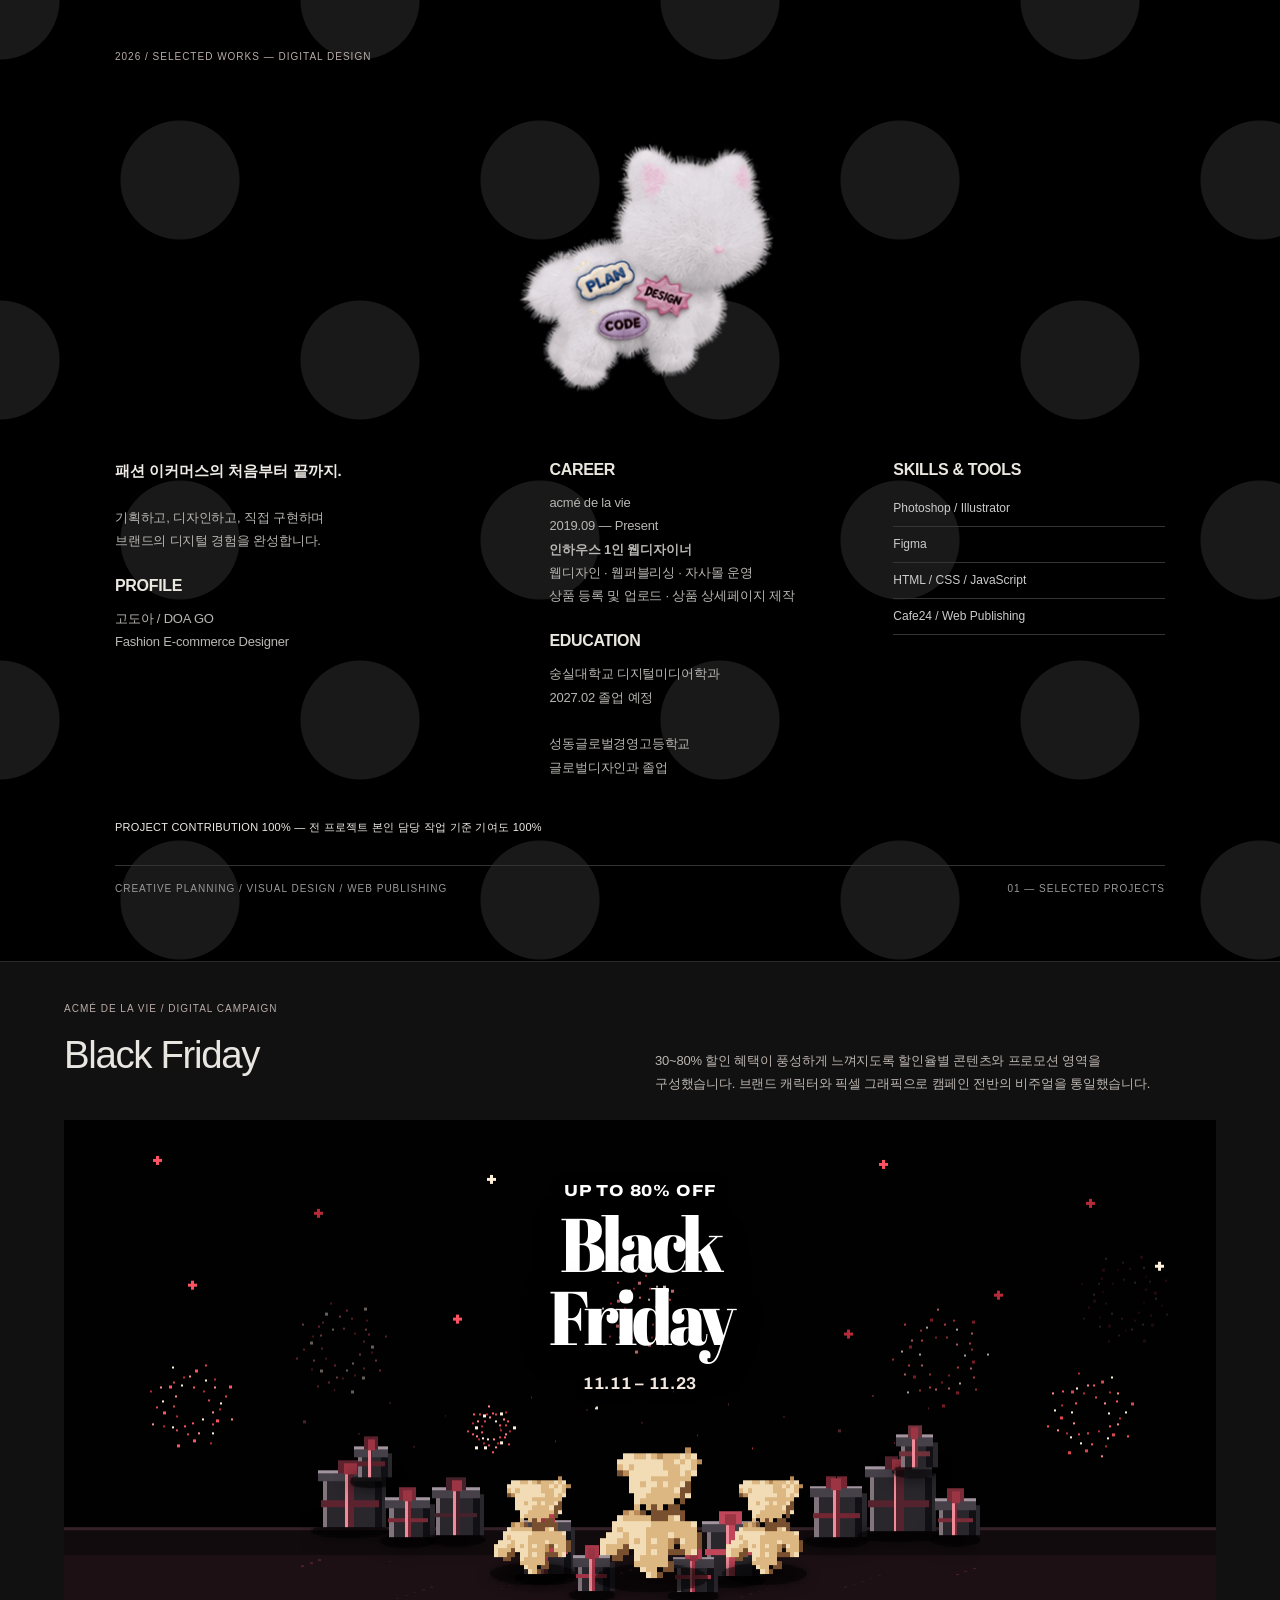
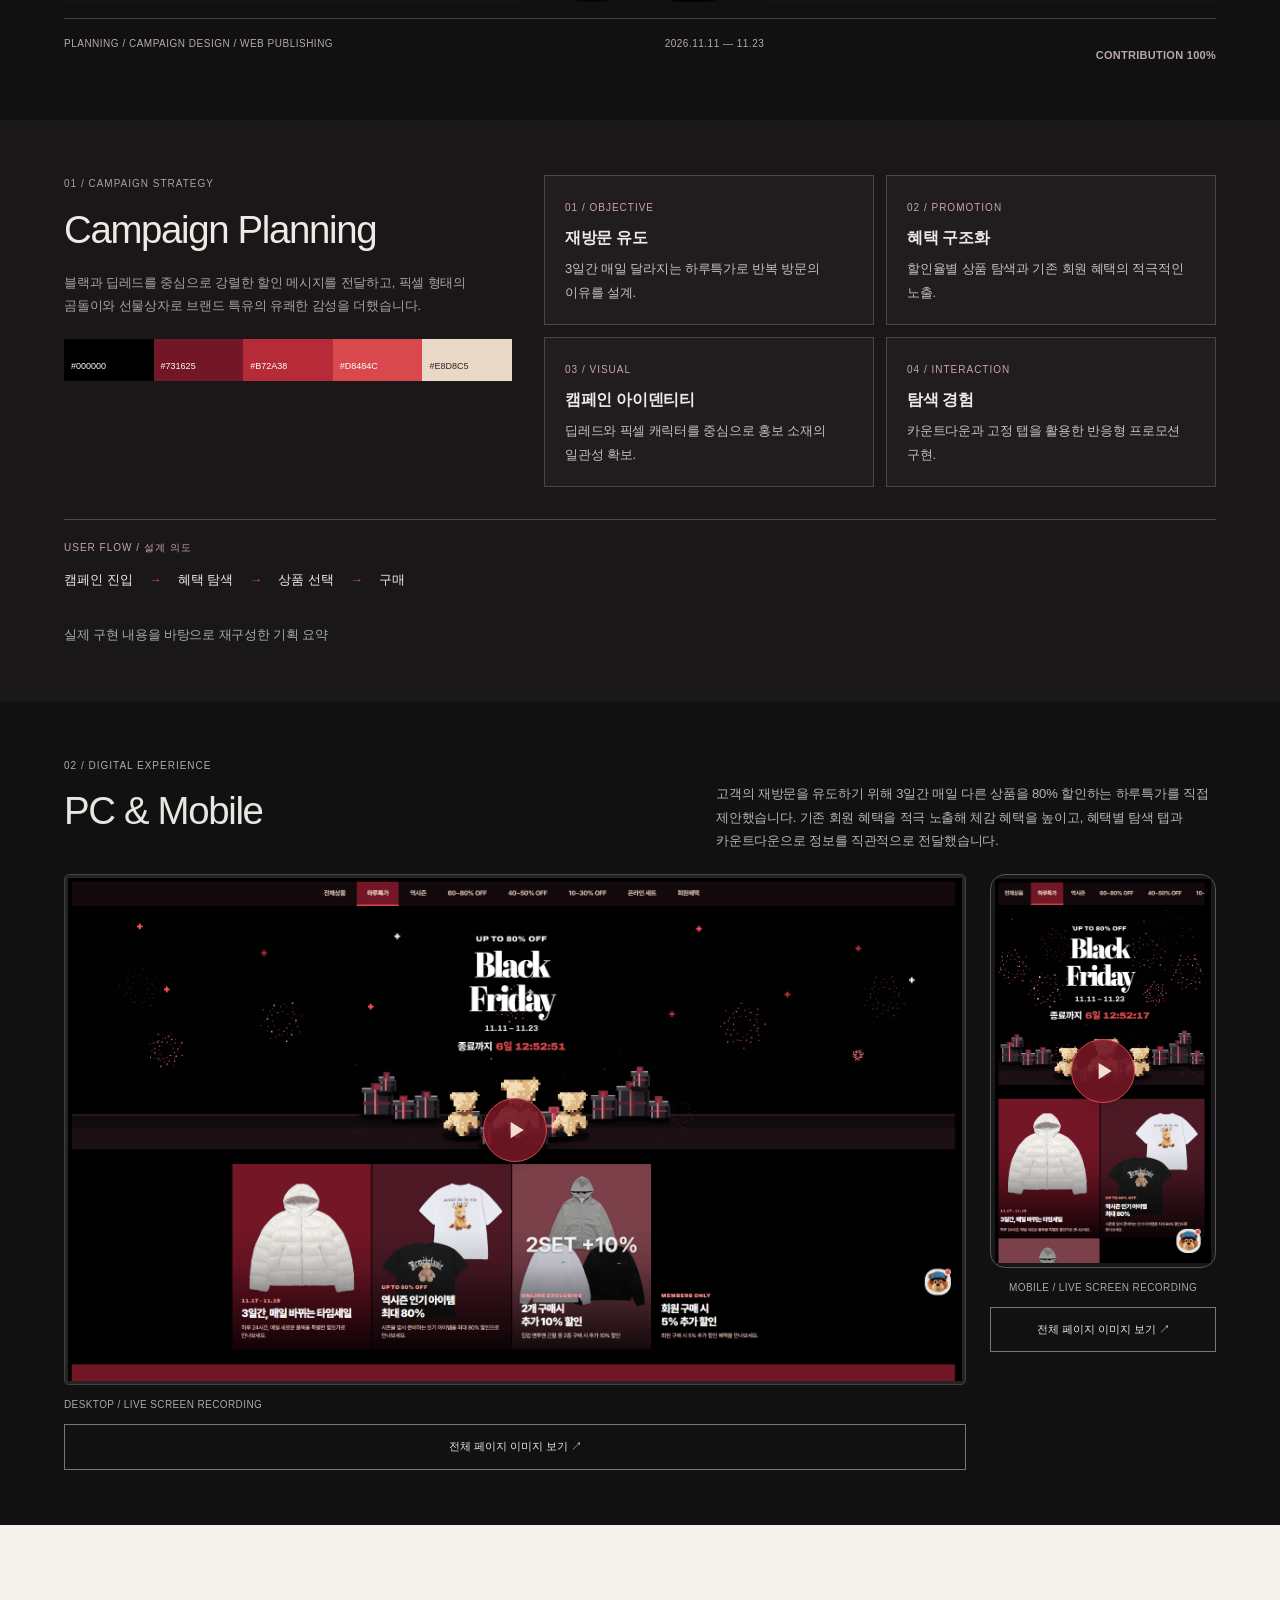
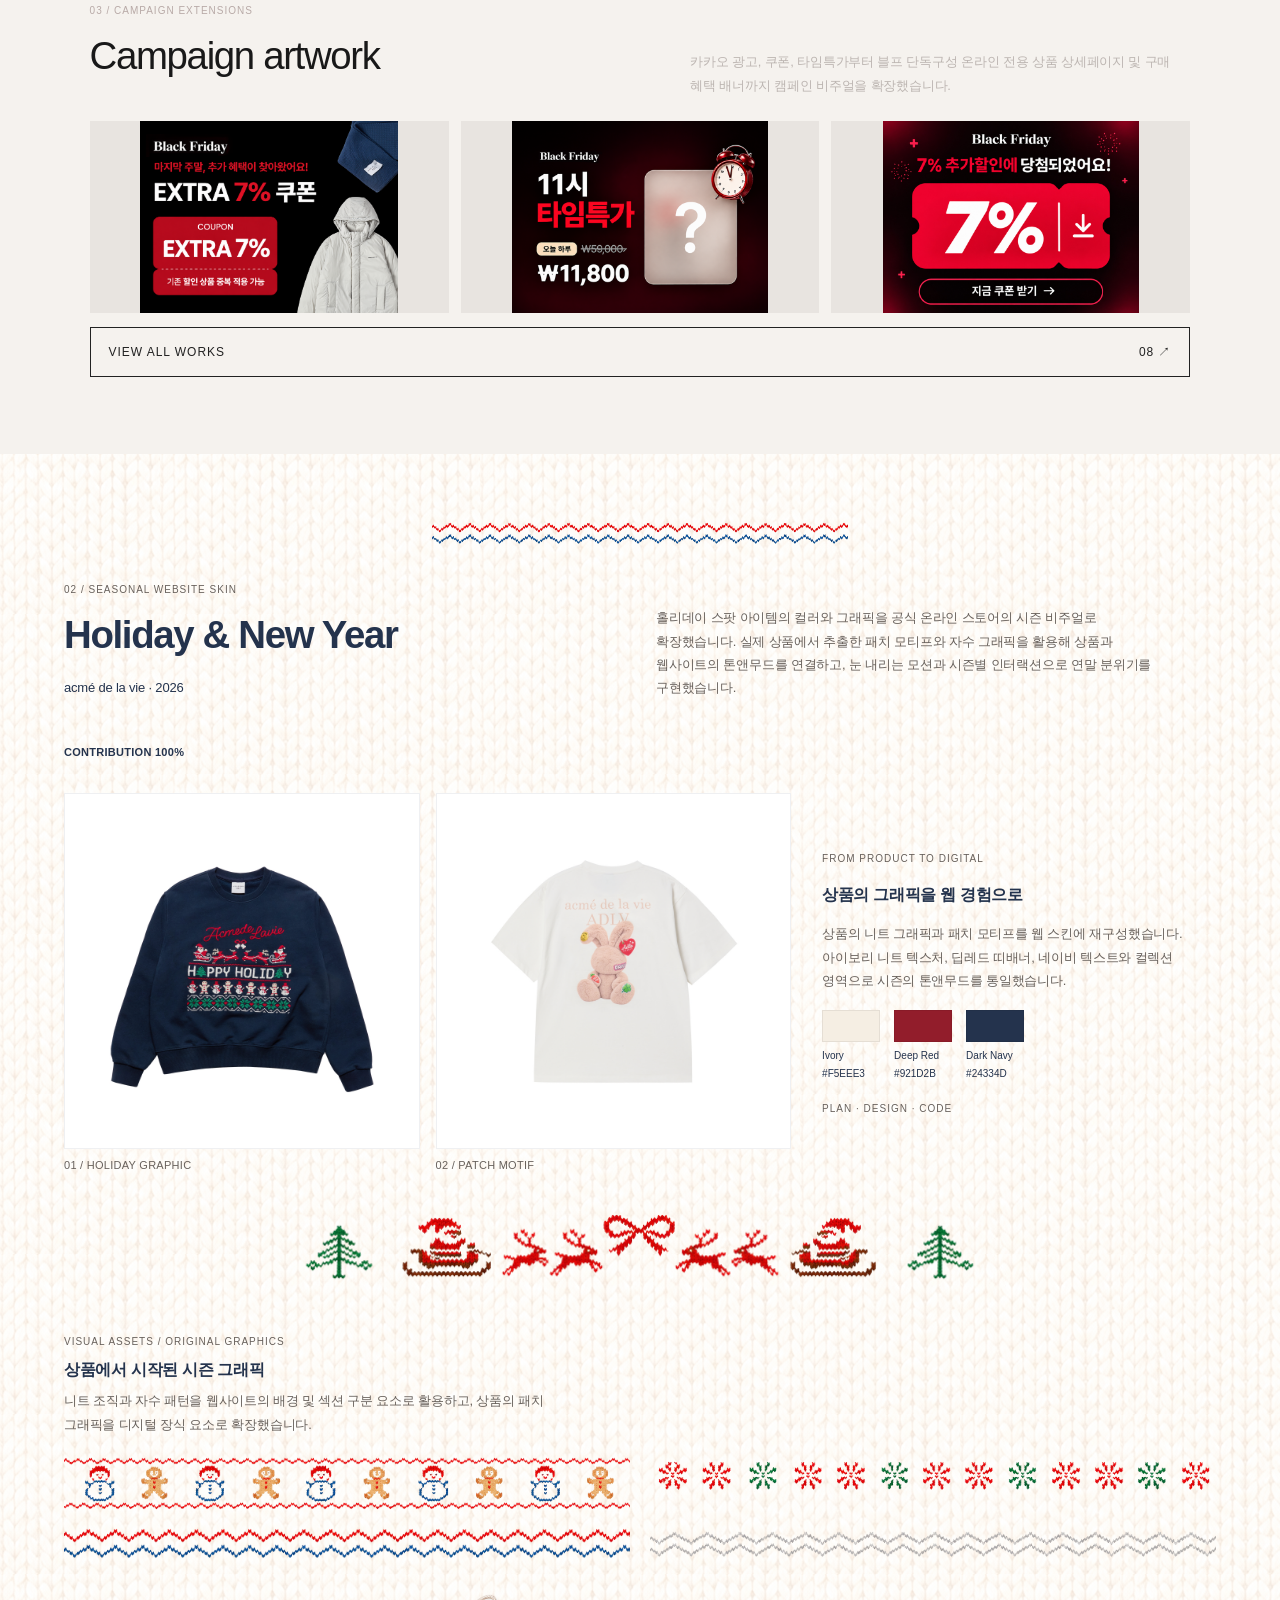
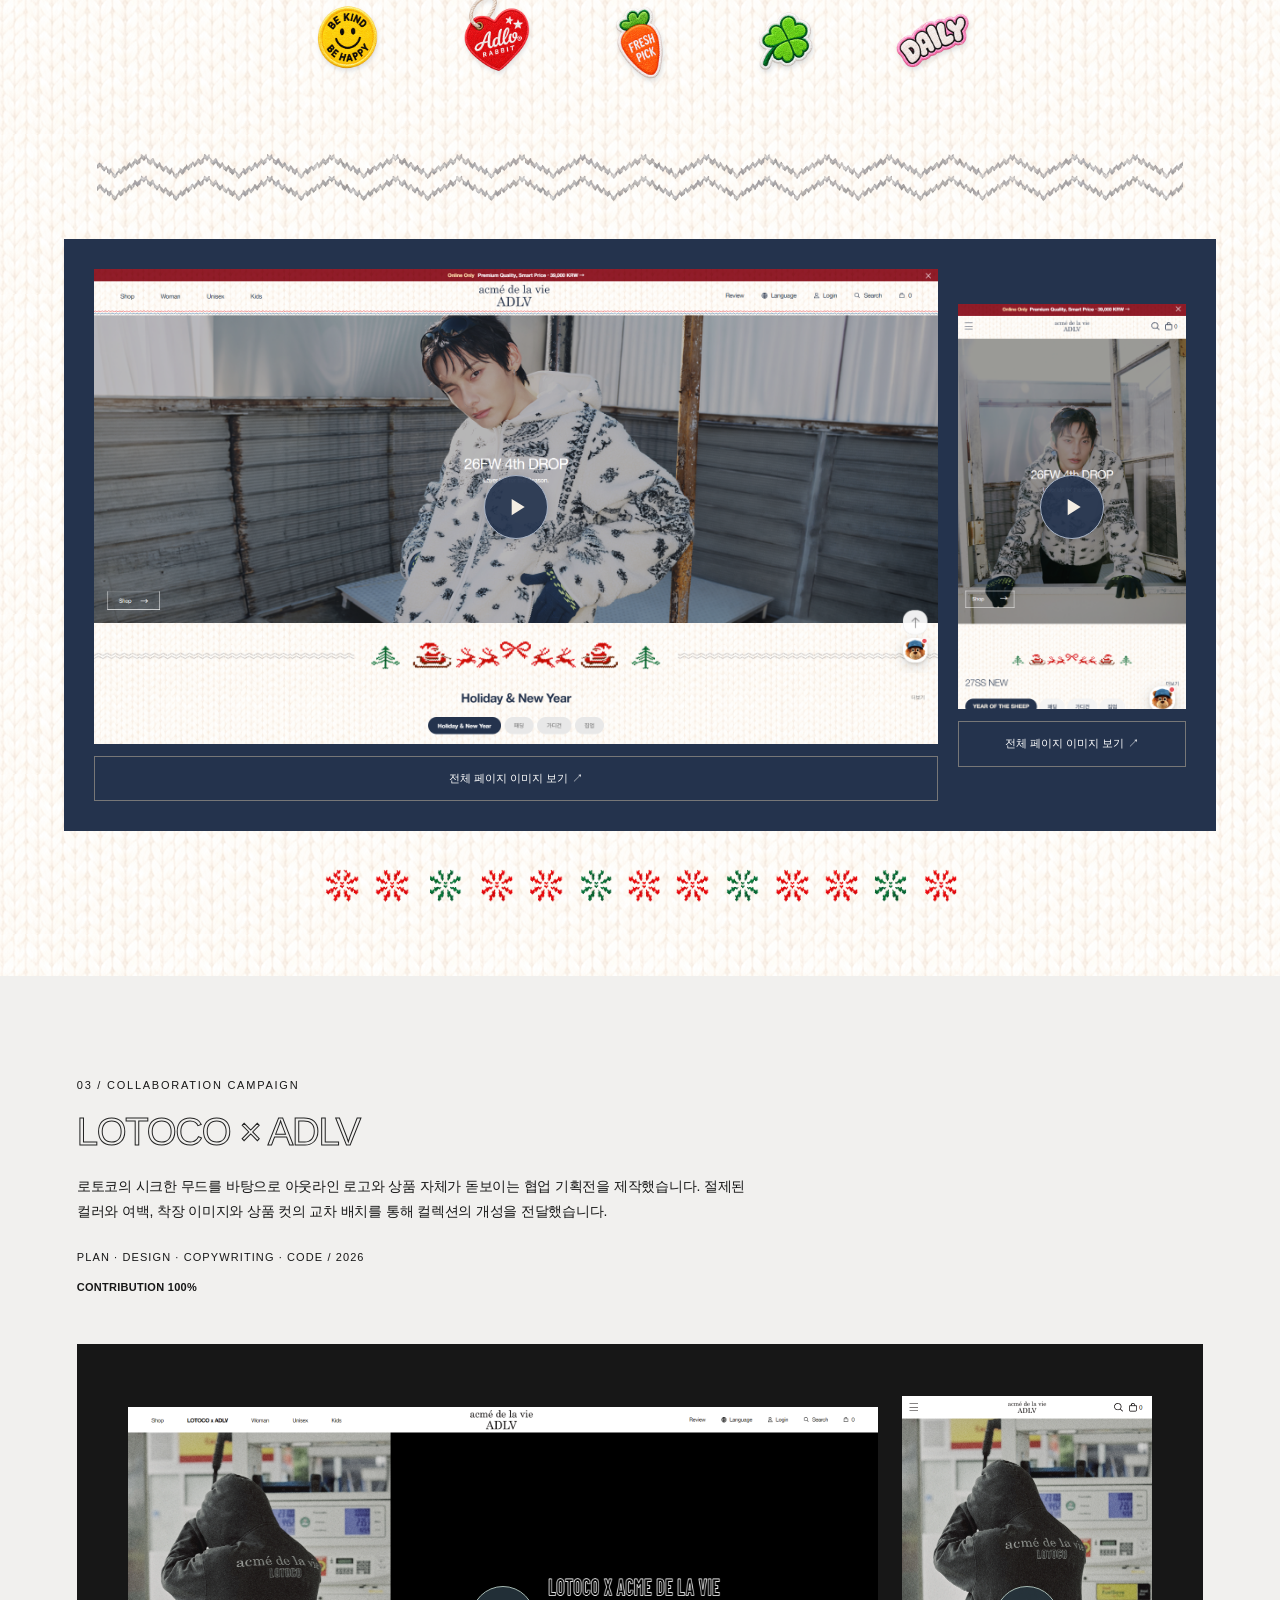
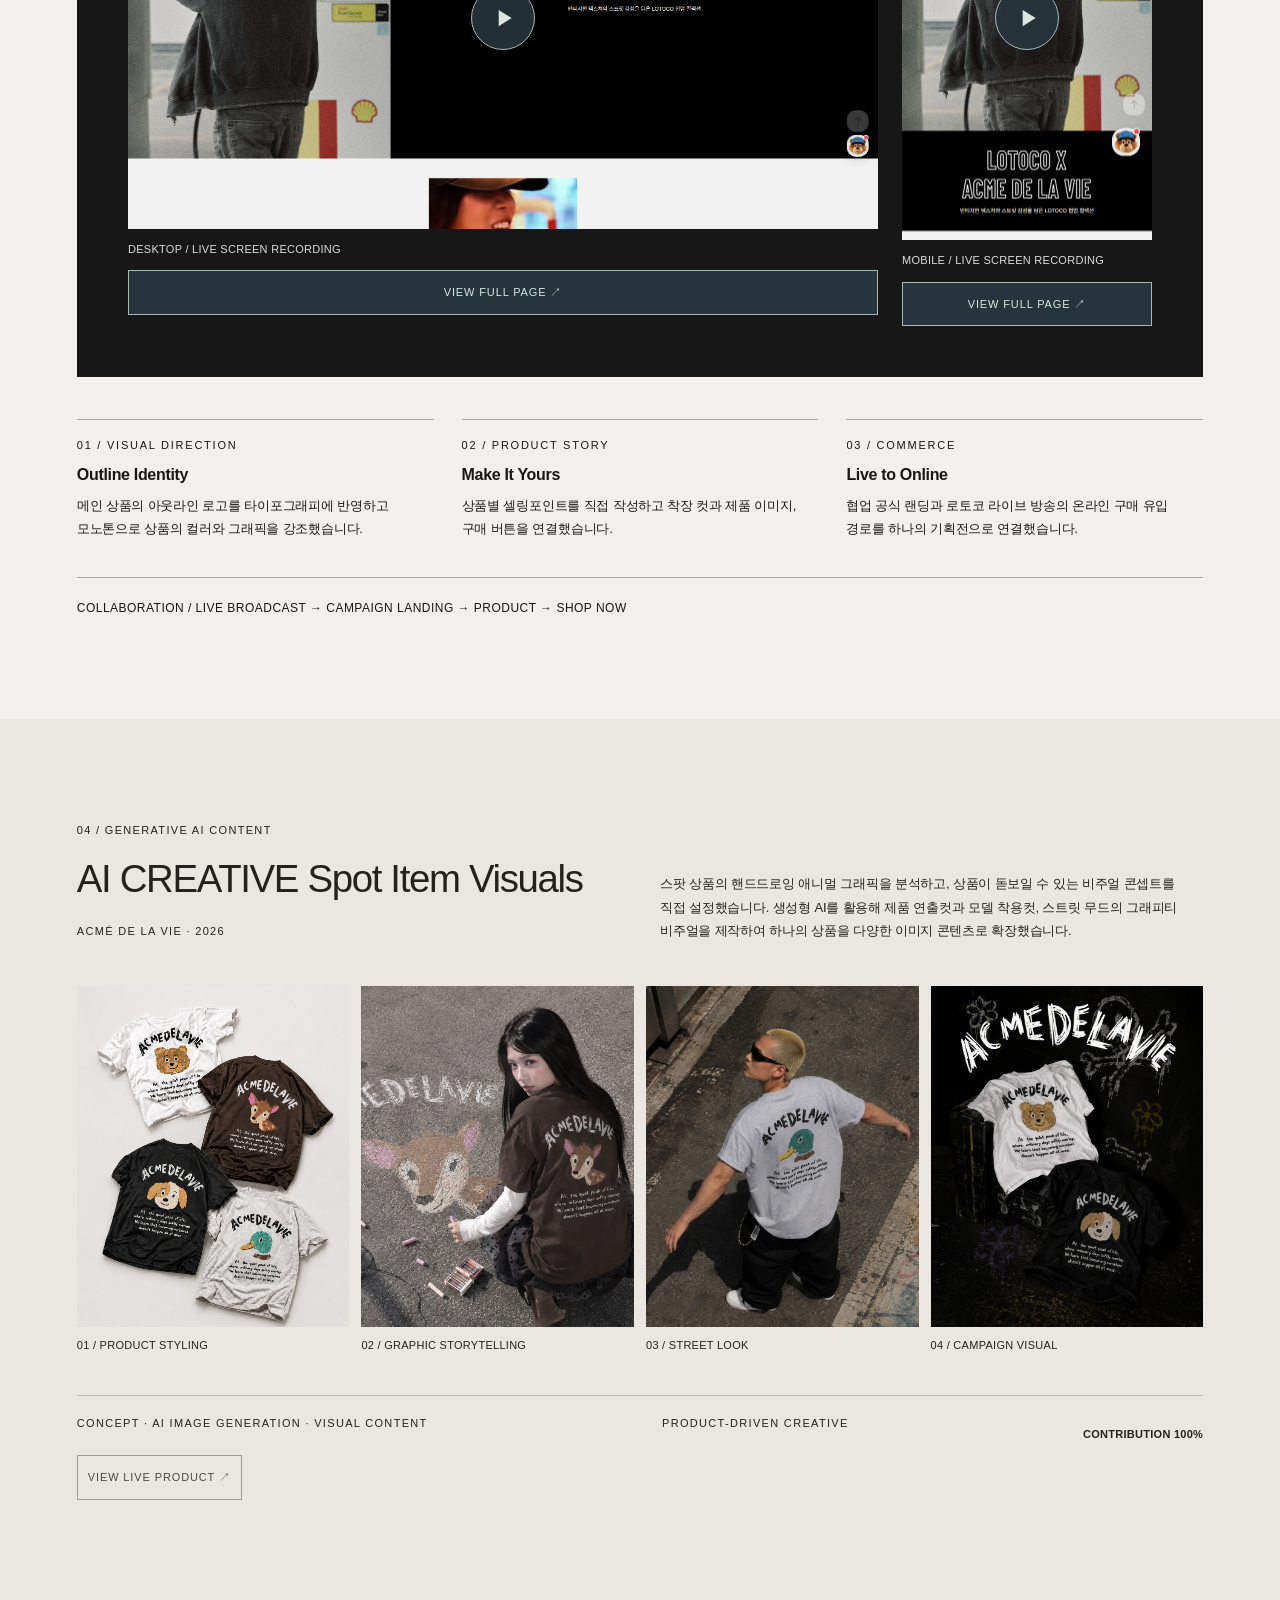
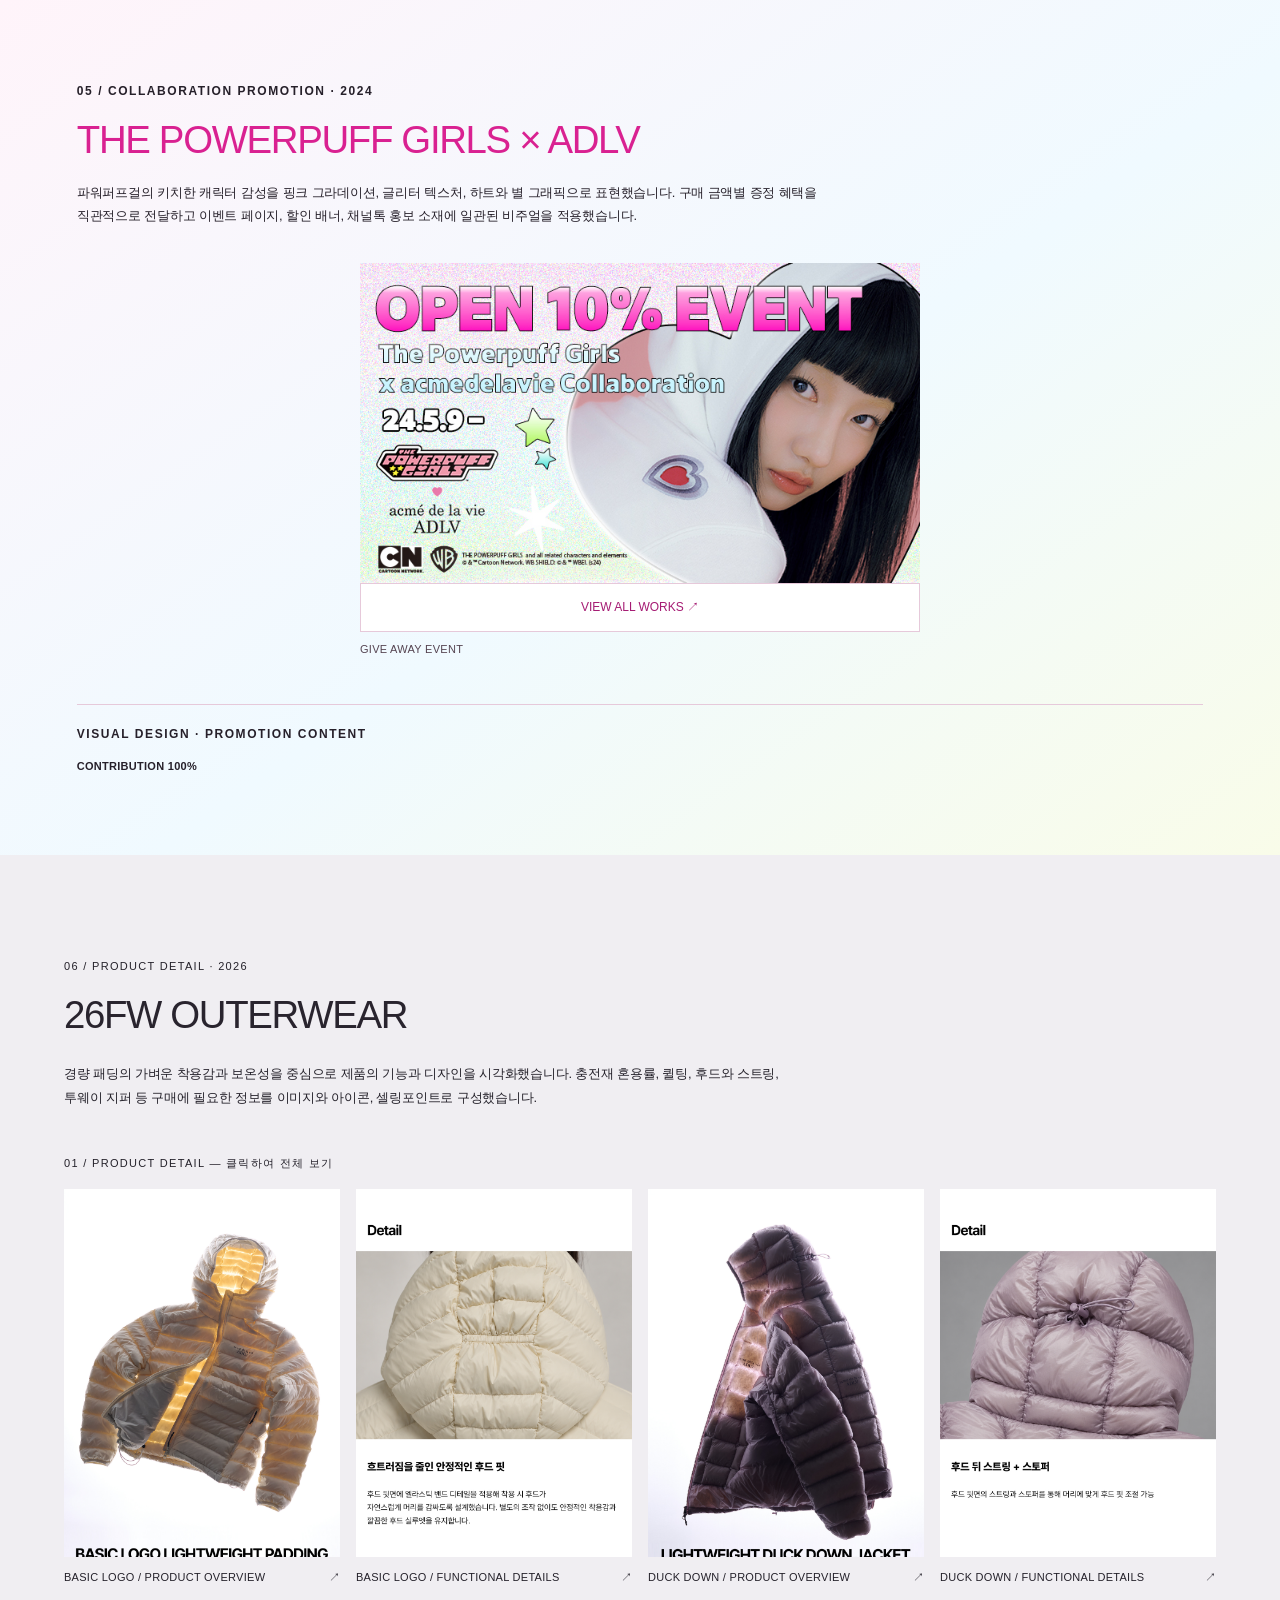
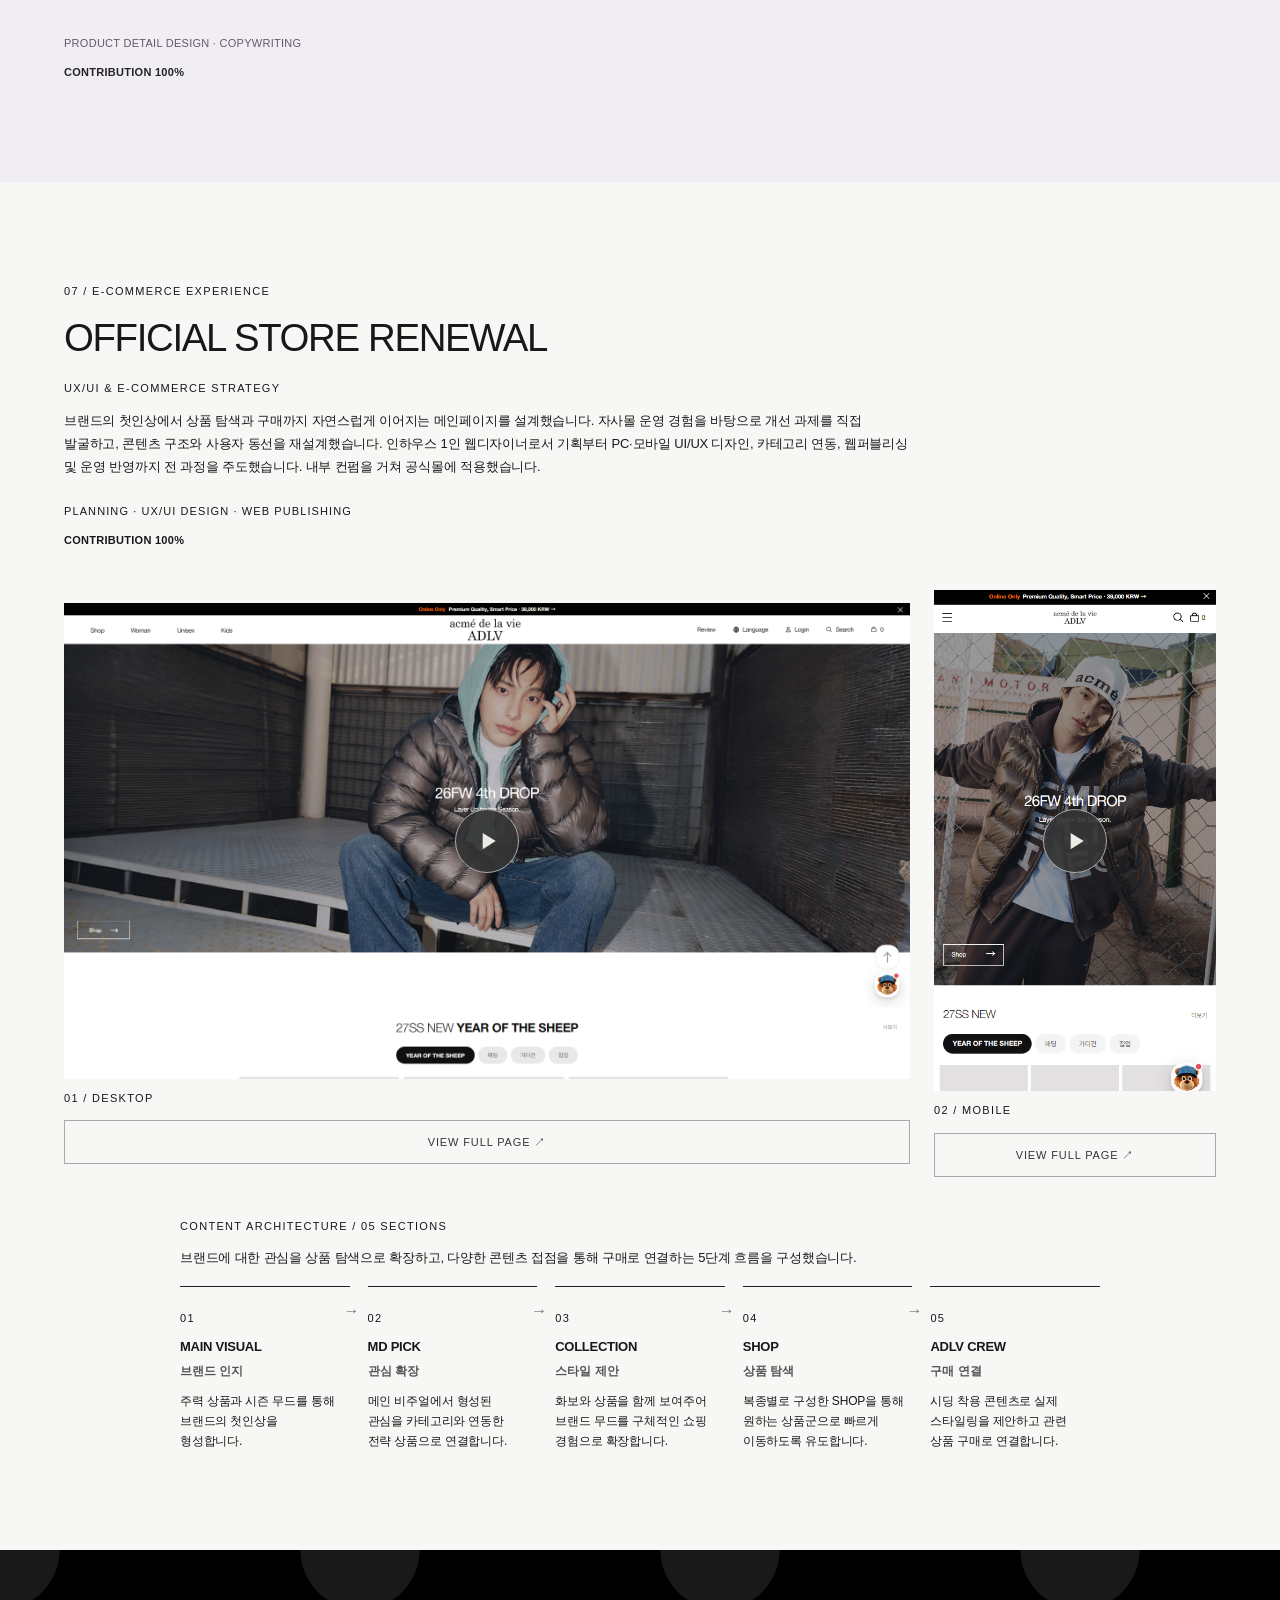
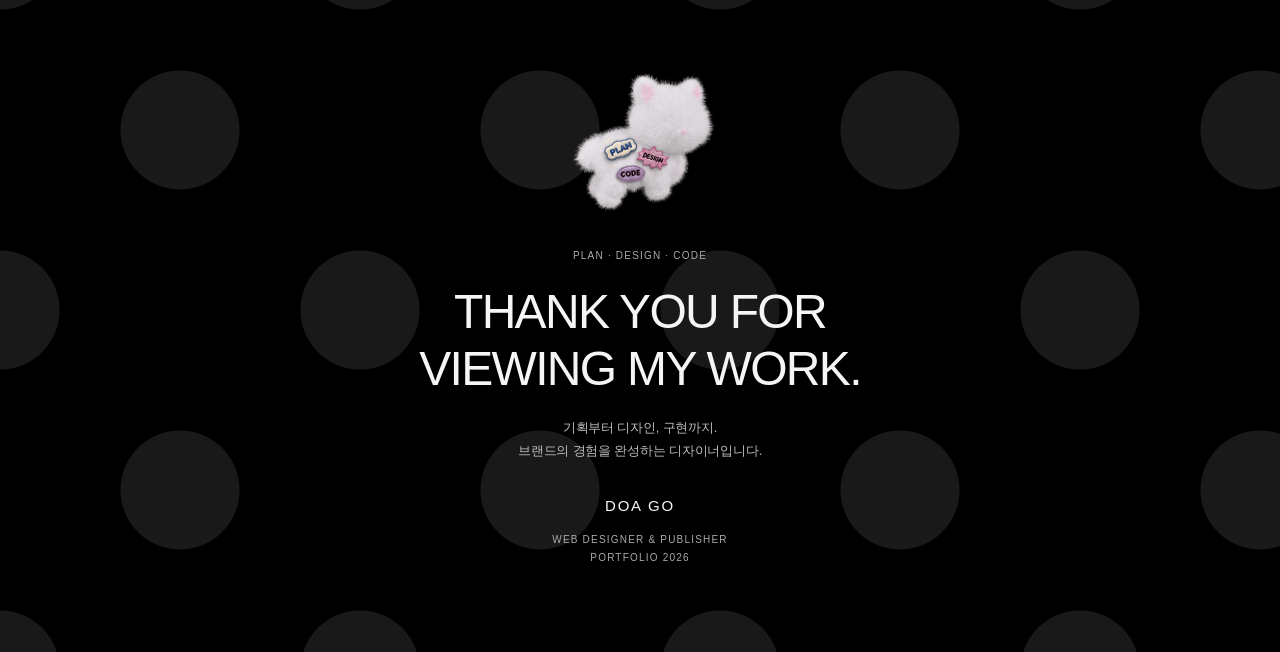
==== print.html @ 06b844f7 "Create print.html" ====
<!DOCTYPE html>

<html lang="ko"><head><meta charset="utf-8"/><meta content="width=device-width,initial-scale=1" name="viewport"/><title>Black Friday — Selected Works</title><style>@import url('https://fonts.googleapis.com/css2?family=Abril+Fatface&family=Archivo:wdth,wght@100..125,700..900&display=swap');
#adlvBF{--coral:#D8484C;--bg:#E8D8C5;letter-spacing:-.03em;line-height:1.5} #adlvBF *{box-sizing:border-box} #adlvBF p,#adlvBF h1{margin:0;padding:0}

#adlvBF .bfBanner{position:relative;display:flex;flex-direction:column;width:100%;overflow:hidden;background:#000}
#adlvBF .bfBanner canvas{position:absolute;inset:0;width:100%;height:100%;display:block}
#adlvBF .bfBanner .bfForegroundCanvas{z-index:5;pointer-events:none}
#adlvBF .bfBnText{position:relative;z-index:7;padding:clamp(48px,6vw,62px) 16px 0;text-align:center;color:#fff;pointer-events:none}
#adlvBF .bfBnLabel{font-family:'Archivo','Arial Black',Arial,sans-serif;font-stretch:112%;font-weight:800;font-size:clamp(11px,2.6vw,16px);letter-spacing:.06em;text-transform:uppercase;line-height:1.1;text-shadow:0 2px 14px rgba(0,0,0,.7)}
#adlvBF .bfBnTitle{margin:clamp(4px,1.2vw,8px) 0 0;font-family:'Abril Fatface','Playfair Display',Georgia,'Times New Roman',serif;font-weight:400;font-size:clamp(44px,13vw,76px);line-height:.96;letter-spacing:-.065em;color:#fff;text-shadow:0 4px 30px rgba(0,0,0,.65)}
#adlvBF .bfBnTitle span{display:block;transform:scaleX(.92);transform-origin:center}
#adlvBF .bfBnDate{margin-top:clamp(10px,2.6vw,16px);font-family:'Archivo',Arial,sans-serif;font-weight:700;font-size:clamp(13px,3.6vw,17px);letter-spacing:.04em;color:#f3e9e2;text-shadow:0 2px 10px rgba(0,0,0,.7)}
#adlvBF .bfBnClock{margin-top:clamp(6px,1.6vw,10px);font-size:clamp(15px,4.4vw,22px);font-weight:700;color:#fff;text-shadow:0 2px 14px rgba(0,0,0,.7);font-variant-numeric:tabular-nums}
#adlvBF .bfBnClock b{margin-left:.35em;font-family:'Archivo',Arial,sans-serif;font-stretch:112%;font-weight:900;color:var(--coral)}
#adlvBF .bfBnClock.soon b{color:var(--bg)}
#adlvBF .bfBnClock.done b{margin:0;color:var(--bg)}
#adlvBF .bfBnStage{position:relative;z-index:1;width:min(100%,680px);aspect-ratio:480/150;margin:clamp(-10px,-1.6vw,-4px) auto 0;pointer-events:none}


#adlvBF .bfBanner{padding:0} #adlvBF .bfBnTitle{margin:clamp(4px,1.2vw,8px) 0 0} #adlvBF .bfBnDate{margin-top:clamp(10px,2.6vw,16px)} #adlvBF .bfBnStage{flex:none} #adlvBF .bfBnText{padding-bottom:0} #adlvBF .bfBanner canvas{max-width:none}

*{box-sizing:border-box}body{margin:0;background:#101010;color:#eeeae5;font-family:Pretendard,'Apple SD Gothic Neo','Malgun Gothic',Arial,sans-serif;font-size:14px;line-height:1.7}img,video{display:block;width:100%}header,section,footer{padding:64px max(5vw,24px)}header{padding-top:22px;padding-bottom:22px;display:flex;justify-content:space-between;border-bottom:1px solid #393434;font-size:11px;letter-spacing:2px}h1,h2,p{margin:0}h1{font-family:Georgia,serif;font-weight:400;font-size:clamp(36px,5vw,76px);line-height:1.05;letter-spacing:-2px}h2{font-size:clamp(22px,2.6vw,36px);font-weight:500;letter-spacing:-1px}.eyebrow{font-size:10px;letter-spacing:2px;text-transform:uppercase;color:#b8aaa7;margin-bottom:15px}.intro{display:grid;grid-template-columns:1.2fr 1fr;align-items:end;gap:40px;padding-bottom:30px}.intro p,.copy{color:#bcb5b1;max-width:500px;font-size:13px;word-break:keep-all}.hero{padding-top:48px;background:radial-gradient(ellipse at 70% 90%,#38191e,transparent 65%)}.stage{position:relative;padding:4% 5% 5%;background:linear-gradient(135deg,#292324,#171415 55%,#382024);overflow:hidden}.desktop{width:88%;margin:auto;position:relative}.monitor{padding:9px;background:linear-gradient(135deg,#5b5757,#161616 30%,#333);border:1px solid #777;border-radius:12px;box-shadow:0 25px 50px #0009}.monitor img,.monitor video{border-radius:4px;background:#000}.chin{height:18px;background:linear-gradient(#333,#1b1b1b);border-radius:0 0 7px 7px}.stand{height:38px;width:15%;margin:auto;background:linear-gradient(90deg,#333,#777,#333);clip-path:polygon(30% 0,70% 0,85% 90%,100% 90%,100% 100%,0 100%,0 90%,15% 90%)}.meta{display:flex;justify-content:space-between;gap:15px;border-top:1px solid #443c3c;padding-top:16px;margin-top:25px;color:#b8aaa7;font-size:11px;letter-spacing:1px}.light{background:#e9e4dc;color:#211c1c}.light .eyebrow,.light .copy{color:#6b5d58}.split{display:grid;grid-template-columns:1fr 1fr;gap:7vw;align-items:center}.palette{display:flex;margin-top:30px}.swatch{flex:1;height:65px;padding:7px;font-size:10px;color:white;display:flex;align-items:end}.swatch:last-child{color:#332525}.art{box-shadow:0 15px 40px #33222230}.heading{display:flex;justify-content:space-between;align-items:end;gap:24px;margin-bottom:30px}.motionstage{background:radial-gradient(ellipse at 60% 50%,#49252c,#201b1c 70%);padding:5% 5% 3%;display:grid;grid-template-columns:3.7fr 1fr;gap:4%;align-items:center}.motionstage .desktop{width:100%}.phone{background:#111;border:2px solid #797272;border-radius:25px;padding:6px;box-shadow:12px 22px 35px #0008;position:relative}.phone video{border-radius:18px}.phone:after{content:'';position:absolute;top:10px;left:36%;width:28%;height:7px;background:#111;border-radius:8px;pointer-events:none}.labels{display:flex;justify-content:space-between;margin-top:15px;font-size:10px;color:#aaa;letter-spacing:1.5px}.assets{background:#171414}.assetgrid{display:grid;grid-template-columns:1.2fr 1fr;gap:24px;align-items:start}.stack{display:grid;gap:24px}.pair{display:grid;grid-template-columns:1fr 1fr;gap:18px}.assetgrid figure{margin:0}.assetgrid figcaption{font-size:11px;color:#b9aaa7;margin-top:8px}.print{padding:5%;background:#2a2324}.print img{box-shadow:0 15px 25px #0006}footer{display:flex;justify-content:space-between;border-top:1px solid #393434;color:#a99;font-size:11px} @media(max-width:700px){header,section,footer{padding:35px 20px}header{padding:16px 20px}.intro,.split,.assetgrid{grid-template-columns:1fr;gap:22px}.heading{display:block}.heading .copy{margin-top:12px}.desktop{width:100%}.motionstage{grid-template-columns:1fr;gap:24px}.phone{width:45%;margin:auto}.monitor{padding:5px}.meta{flex-wrap:wrap}.stand{height:22px}.stage{padding:5% 3%}.pair{gap:10px}}

body{background:#111;color:#e9e6e2;font-size:13px}header,section,footer{padding-left:max(5vw,24px);padding-right:max(5vw,24px)}section{padding-top:55px;padding-bottom:55px}header{font-size:10px;letter-spacing:1px}h1{font-family:inherit;font-size:28px;letter-spacing:-.8px;font-weight:500}h2{font-size:23px;letter-spacing:-.5px;font-weight:500}.eyebrow{font-size:10px;letter-spacing:1px;margin-bottom:9px}.intro{grid-template-columns:1fr 1fr;gap:30px;padding-bottom:24px}.intro p,.copy{font-size:13px;line-height:1.8}.hero{background:#111;padding-top:38px}.stage{padding:0;background:none}.desktop{width:100%}.monitor{padding:3px;background:#242424;border:1px solid #414141;border-radius:5px;box-shadow:none}.monitor img,.monitor video{border-radius:2px}.chin,.stand{display:none}.hero .monitor{padding:0;border:0;border-radius:0}.hero .monitor img{border-radius:0}.light{background:#191718;color:#eeeae5}.light .eyebrow,.light .copy{color:#aaa3a0}.split{gap:5vw;grid-template-columns:.8fr 1.2fr}.art{box-shadow:none}.palette{margin-top:22px}.swatch{height:42px;font-size:9px}.motionstage{background:none;padding:0;grid-template-columns:minmax(0,4fr) minmax(0,1fr);gap:3%;align-items:center}.phone{border:1px solid #555;background:#171717;border-radius:15px;padding:4px;box-shadow:none}.phone video{border-radius:11px}.phone:after{display:none}.heading{margin-bottom:22px}.assets{background:#151313}.print{padding:0;background:none}.print img{box-shadow:none}.assetgrid,.stack{gap:16px}.pair{gap:12px}.meta{margin-top:16px;font-size:10px;letter-spacing:.5px}.labels{font-size:10px;letter-spacing:.5px}footer{padding-top:24px;padding-bottom:24px}@media(max-width:700px){section{padding:32px 20px}.intro,.split,.assetgrid,.motionstage{grid-template-columns:1fr}.phone{width:48%}h1{font-size:25px}h2{font-size:21px}.intro{gap:12px}.heading{margin-bottom:16px}}
</style><style>.portfolio-opening{padding:clamp(50px,8vw,110px) max(5vw,24px);background:#101010;border-bottom:1px solid #292929}.portfolio-opening .opening-title{font-family:Arial,sans-serif;font-size:clamp(25px,3vw,36px);font-weight:400;letter-spacing:-.045em;line-height:1.3;margin:18px 0 20px}.opening-title span{white-space:pre-wrap}.opening-title .caret{display:inline-block;width:1px;height:.9em;background:#eeeae5;margin-left:4px;vertical-align:baseline;animation:openingBlink .8s steps(1) infinite}.opening-copy{font-size:14px;color:#c7c0ba;line-height:1.9;word-break:keep-all}.opening-copy strong{font-weight:500;color:#eeeae5}.opening-tags{font-size:10px;letter-spacing:1.3px;color:#918985;margin-top:25px}.opening-animate .opening-copy,.opening-animate .opening-tags{opacity:0;transform:translateY(6px);transition:opacity .7s,transform .7s}.opening-animate.opening-done .opening-copy,.opening-animate.opening-done .opening-tags{opacity:1;transform:none}@keyframes openingBlink{50%{opacity:0}}@media(prefers-reduced-motion:reduce){.opening-title .caret{display:none}.opening-animate .opening-copy,.opening-animate .opening-tags{opacity:1;transform:none;transition:none}}</style><style>
@import url('https://fonts.googleapis.com/css2?family=Permanent+Marker&display=swap');
.portfolio-opening{background:#080808;padding:48px max(6vw,24px) 64px;color:#eeeae5;min-height:0}.profile-inner{max-width:1050px;margin:auto}.paper-stage{position:relative;display:flex;align-items:center;justify-content:center;gap:1%;min-height:250px;padding:35px 0 65px}.paper-word{display:inline-block;background:#eae7df;color:#101010;font-family:'Permanent Marker','Segoe Print',cursive;font-size:clamp(28px,6vw,78px);line-height:1.25;padding:12px 22px;clip-path:polygon(3% 6%,94% 0,100% 82%,84% 100%,0 92%);transform:rotate(-9deg)}.paper-word:nth-child(2){transform:translateY(-32px) rotate(7deg);clip-path:polygon(0 12%,95% 0,100% 94%,9% 100%)}.paper-word:nth-child(3){transform:translateY(28px) rotate(-5deg);clip-path:polygon(5% 0,100% 9%,91% 92%,20% 100%,0 75%)}.paper-word span{display:block;animation:ink-reveal .8s steps(7,end) both}.paper-word:nth-child(2) span{animation-delay:.8s}.paper-word:nth-child(3) span{animation-delay:1.6s}@keyframes ink-reveal{from{clip-path:inset(0 100% 0 0)}to{clip-path:inset(0 0 0 0)}}.profile-grid{display:grid;grid-template-columns:1.3fr 1fr .9fr;gap:42px;align-items:start}.profile-grid h3{font-size:11px;letter-spacing:1px;font-weight:600;margin:0 0 10px;color:#eae7df}.profile-grid p{font-size:12px;line-height:1.8;color:#b9b7b3;margin:0 0 22px;word-break:keep-all}.profile-grid .paper-copy{display:inline-block;background:#eae7df;color:#111;padding:9px 12px;font-weight:700;font-size:15px;line-height:1.55;transform:rotate(-3deg);margin:0 0 24px}.profile-grid .skill{display:block;font-size:12px;padding:7px 0;border-bottom:1px solid #343434;color:#ccc}.profile-bottom{display:flex;justify-content:space-between;border-top:1px solid #333;margin-top:28px;padding-top:14px;font-size:10px;letter-spacing:1px;color:#999}.profile-grid{animation:profile-in .7s 2.3s both}@keyframes profile-in{from{opacity:0;transform:translateY(8px)}to{opacity:1;transform:none}}@media(max-width:650px){.paper-stage{min-height:160px;padding:20px 0 45px}.paper-word{padding:8px 10px}.profile-grid{grid-template-columns:1fr 1fr;gap:22px}.profile-grid>div:first-child{grid-column:1/-1}.profile-bottom{gap:10px;font-size:9px}}@media(prefers-reduced-motion:reduce){.paper-word span,.profile-grid{animation:none}}
</style><style> .portfolio-opening{background:#000}.paper-stage.torn-stage{display:block;position:relative;width:min(100%,820px);height:auto;aspect-ratio:2.35;margin:0 auto 38px;padding:0;min-height:0;overflow:visible}.torn{position:absolute;display:block;height:auto;animation:arrive 1.15s steps(1,end) var(--delay) both;transform:rotate(var(--r));filter:drop-shadow(2px 4px 2px #0008)}.t0{width:44%;left:5%;top:8%;--r:-9deg;--delay:.15s;--x:-110px;--y:-50px}.t1{width:53%;left:39%;top:25%;--r:6deg;--delay:.65s;--x:100px;--y:-55px}.t2{width:42%;left:24%;top:58%;--r:-5deg;--delay:1.15s;--x:-65px;--y:90px;z-index:2}.t3{width:36%;left:43%;top:69%;--r:8deg;--delay:1s;--x:90px;--y:70px;z-index:0}.t0,.t1{z-index:2}@keyframes arrive{0%{opacity:0;transform:translate(var(--x),var(--y)) rotate(-24deg)}14%{opacity:1;transform:translate(var(--x),var(--y)) rotate(-24deg)}28%{opacity:1;transform:translate(calc(var(--x)*.65),calc(var(--y)*.7)) rotate(14deg)}42%{transform:translate(calc(var(--x)*.3),calc(var(--y)*.35)) rotate(-13deg)}56%{transform:translate(12px,-8px) rotate(9deg)}70%{transform:translate(-6px,5px) rotate(-10deg)}84%{transform:translate(3px,-2px) rotate(var(--r))}100%{opacity:1;transform:rotate(var(--r))}}.profile-grid{animation-delay:2.4s}.profile-grid .paper-copy{background:transparent;color:#eeeae5;padding:0;transform:none}@media(prefers-reduced-motion:reduce){.torn,.profile-grid{animation:none}}</style><style>.bf-extra{background:#151313;border-top:1px solid #302a2a}.bf-extra figure{margin:0}.bf-extra figcaption{font-size:10px;letter-spacing:1px;color:#b9aaa7;margin-top:12px}.bf-ad{max-width:800px;margin:0 auto!important}.bf-extra-grid{display:grid;grid-template-columns:minmax(0,1fr) minmax(0,2.3fr);gap:4vw;align-items:start}.bf-extra-grid img{width:100%;height:auto}.bf-extra-note{margin-top:24px}.bf-exclusive{background:#191718}@media(max-width:700px){.bf-extra-grid{grid-template-columns:1fr;gap:28px}.bf-extra-grid>figure{max-width:320px;margin:auto}}</style><style>.bf-compact{background:#151313}.bf-cards{display:grid;grid-template-columns:1fr .8fr 1.35fr;gap:20px;align-items:start}.bf-cards figure{margin:0;min-width:0}.bf-thumb{width:100%;height:clamp(200px,24vw,340px);background:#211e1e;display:flex;align-items:center;justify-content:center;overflow:hidden;border:0;padding:0;position:relative}.bf-thumb img{width:100%;height:100%;object-fit:contain}.bf-detail{cursor:pointer}.bf-detail img{object-fit:cover;object-position:top}.bf-detail span{position:absolute;bottom:12px;right:12px;background:#111;color:white;padding:8px 12px;font-size:10px}.bf-cards figcaption{font-size:11px;color:#bcb5b1;line-height:1.8;margin-top:10px}#bfFull{width:min(540px,92vw);max-height:90vh;padding:0;border:0;background:#111;color:white;overflow:auto}#bfFull::backdrop{background:#000b}#bfFull button{position:sticky;top:0;width:100%;padding:12px;background:#111;color:white;border:0;cursor:pointer}#bfFull img{width:100%;height:auto}@media(max-width:700px){.bf-cards{grid-template-columns:1fr;gap:24px}.bf-thumb{height:280px}}</style><style>.holiday{background:#F5EEE3;color:#24334D;padding-top:65px;padding-bottom:65px}.holiday .eyebrow,.holiday .copy{color:#68615c}.holiday h2{font-size:clamp(26px,3vw,40px);font-weight:600}.holiday .hol-head{display:grid;grid-template-columns:1fr 1fr;gap:32px;align-items:end;margin-bottom:32px}.hol-origin{display:grid;grid-template-columns:1fr 1fr 1.15fr;gap:16px;align-items:center;margin-bottom:36px}.hol-origin figure{margin:0}.hol-origin img{aspect-ratio:1;object-fit:contain;background:white}.hol-origin figcaption,.hol-label{font-size:10px;letter-spacing:1px;margin-top:8px;color:#68615c}.hol-note{padding:15px}.hol-colors{display:flex;margin:18px 0;gap:5px}.hol-colors i{width:34px;height:25px;border:1px solid #0001}.hol-motion{display:grid;grid-template-columns:minmax(0,3.7fr) minmax(0,1fr);gap:20px;align-items:start}.hol-motion video{width:100%;border:1px solid #d8d2c8;border-radius:5px}.hol-motion .hol-mobile{max-width:245px;margin:auto;width:100%}@media(max-width:700px){.holiday .hol-head{grid-template-columns:1fr;gap:12px}.hol-origin{grid-template-columns:1fr 1fr}.hol-note{grid-column:1/-1;padding:0}.hol-motion{grid-template-columns:1fr}.holiday{padding-top:36px;padding-bottom:36px}}</style><style>.holiday{background:linear-gradient(#fff7,#fff7),url('assets/03-holiday-skin/knit-background.png') repeat!important;background-size:auto,160px auto!important;overflow:hidden}.holiday .hol-band{display:block;width:100%;height:auto;object-fit:contain;margin:24px auto;max-height:76px}.holiday .hol-top{margin:0 0 32px;max-height:30px}.holiday .hol-bottom{margin:32px 0 0;max-height:48px}.holiday .hol-source{padding:22px 0 8px;max-width:100%;}.holiday .hol-source h3{font-size:20px;margin:8px 0}.holiday .hol-patterns{display:grid;grid-template-columns:1fr 1fr;gap:12px 20px;margin:20px 0}.holiday .hol-patterns .hol-band{margin:0;max-height:65px;min-width:0}.holiday .hol-patches{display:flex;justify-content:center;align-items:center;gap:clamp(4px,3vw,36px);margin:12px 0}.holiday .hol-patches img{width:clamp(40px,10vw,110px);height:auto;object-fit:contain;filter:drop-shadow(1px 3px 2px #24334d22)}.holiday .hol-origin figure img{border:1px solid #24334d12}.holiday .hol-motion{background:#24334D;padding:clamp(12px,2.5vw,30px);border-radius:0}.holiday .hol-motion .hol-label{color:#F5EEE3}@media(max-width:700px){.holiday .hol-patterns{grid-template-columns:1fr}}</style><style>.lotoco{background:#f1f0ee;color:#171717;padding:100px max(6vw,24px);font-family:inherit}.lotoco *{box-sizing:border-box}.lotoco .lc-kicker{font-size:11px;letter-spacing:.16em}.lotoco h2{font-size:clamp(32px,6vw,86px);line-height:1.05;margin:24px 0;color:transparent;-webkit-text-stroke:1px #222;letter-spacing:-.04em}.lotoco .lc-intro{max-width:680px;font-size:14px;line-height:1.85}.lotoco .lc-meta{font-size:11px;letter-spacing:.1em;margin:24px 0 48px}.lc-stage{background:#171717;padding:clamp(16px,4vw,56px);display:grid;grid-template-columns:minmax(0,3fr) minmax(0,1fr);gap:24px;align-items:center}.lc-stage video{display:block;width:100%;height:auto;background:#fff}.lc-stage figure{margin:0;min-width:0}.lc-stage figcaption{color:#ddd;font-size:10px;letter-spacing:.12em;margin-top:12px}.lc-points{display:grid;grid-template-columns:repeat(3,1fr);gap:28px;margin-top:42px}.lc-points article{border-top:1px solid #aaa;padding-top:16px}.lc-points h3{font-size:16px;margin:8px 0}.lc-points p{font-size:13px;line-height:1.7;margin:0}.lc-flow{margin-top:36px;border-top:1px solid #aaa;padding-top:20px;font-size:12px;letter-spacing:.04em}@media(max-width:650px){.lotoco{padding:56px 20px}.lc-stage{grid-template-columns:1fr}.lc-stage figure:last-child{width:65%;margin:auto}.lc-points{grid-template-columns:1fr}}</style><style>.ai-project{background:#eae7e2;color:#24211e;padding:100px max(6vw,24px);font-family:Arial,Pretendard,sans-serif}.ai-project .ai-head{display:grid;grid-template-columns:1fr 1fr;gap:40px;align-items:end;margin-bottom:44px}.ai-project h2{font-size:clamp(32px,5vw,70px);line-height:.98;letter-spacing:-.055em;margin:16px 0}.ai-project p{font-size:14px;line-height:1.85;margin:0;word-break:keep-all}.ai-project small{font-size:11px;letter-spacing:.12em}.ai-project .ai-grid{display:grid;grid-template-columns:repeat(4,minmax(0,1fr));gap:12px}.ai-project figure{margin:0;min-width:0}.ai-project img{width:100%;aspect-ratio:4/5;object-fit:contain;background:#dcd8d2;display:block}.ai-project figcaption{font-size:11px;margin-top:10px;letter-spacing:.05em}.ai-project .ai-foot{border-top:1px solid #bcb6af;margin-top:40px;padding-top:18px;display:flex;justify-content:space-between;gap:12px;flex-wrap:wrap}@media(max-width:700px){.ai-project{padding:60px 20px}.ai-project .ai-head{grid-template-columns:1fr;gap:16px}.ai-project .ai-grid{grid-template-columns:repeat(2,minmax(0,1fr))}}</style><style>.ppg{background:linear-gradient(145deg,#fff4fa,#f0faff 55%,#f9fce9);color:#26202a;padding:80px max(6vw,20px);}.ppg-inner{max-width:1180px;margin:auto}.ppg small{font-size:12px;letter-spacing:.13em;font-weight:700}.ppg h2{font-size:clamp(32px,5vw,66px);line-height:1.05;letter-spacing:-.045em;margin:18px 0;color:#d92191}.ppg p{max-width:760px;font-size:15px;line-height:1.8}.ppg-grid{display:grid;grid-template-columns:1.2fr .85fr .95fr;gap:18px;margin-top:35px;align-items:start}.ppg figure{margin:0;min-width:0}.ppg img{display:block;width:100%;height:auto}.ppg figcaption{font-size:12px;margin:9px 0 20px;color:#554451}.ppg-detail{display:block;height:clamp(250px,36vw,480px);overflow:hidden;position:relative;background:white}.ppg-detail img{height:auto}.ppg-detail span{position:absolute;bottom:0;left:0;right:0;padding:12px;background:#fff0fa;color:#a51b73;text-align:center;font-size:12px}.ppg a{color:inherit;text-decoration:none}.ppg dialog{border:0;padding:16px;width:min(650px,92vw);max-height:90vh;background:white;overflow:auto}.ppg dialog::backdrop{background:#000a}.ppg dialog button{position:sticky;top:0;float:right;background:#222;color:white;border:0;padding:10px;cursor:pointer}.ppg-role{border-top:1px solid #e6c9da;padding-top:18px;margin-top:25px}@media(max-width:700px){.ppg-grid{grid-template-columns:1fr}.ppg{padding:45px 20px}.ppg-detail{height:360px}}</style><style>.outerwear{background:#f0eef2;color:#24212a;padding:100px 5vw}.ow-inner{max-width:1200px;margin:auto}.ow-inner h2{font-size:clamp(34px,6vw,80px);line-height:.95;letter-spacing:-.055em;margin:20px 0;color:#29242e}.ow-inner small,.ow-kicker,.outerwear figcaption{font-size:11px;letter-spacing:.12em}.ow-intro{max-width:720px;font-size:15px;line-height:1.9;margin:24px 0 45px}.ow-grid{display:grid;grid-template-columns:repeat(4,minmax(0,1fr));gap:16px}.outerwear figure{margin:0;min-width:0}.ow-open{display:block;width:100%;padding:0;border:0;background:white;cursor:zoom-in;overflow:hidden}.ow-open img{display:block;width:100%;aspect-ratio:3/4;object-fit:cover;object-position:top}.outerwear figcaption{display:flex;justify-content:space-between;gap:6px;padding:12px 0;line-height:1.5}.ow-pop{display:grid;grid-template-columns:repeat(2,minmax(0,1fr));gap:16px;max-width:700px;margin:auto}.ow-pop img{object-fit:contain}.ow-kicker{margin:45px 0 16px}.ow-dialog{border:0;padding:0;width:min(90vw,850px);max-height:90vh;background:white;overflow:auto}.ow-dialog::backdrop{background:#000b}.ow-dialog img{display:block;width:100%;height:auto}.ow-close{position:sticky;top:0;display:block;margin-left:auto;background:#29242e;color:white;border:0;padding:12px 20px;cursor:pointer;z-index:2}.ow-role{font-size:12px;letter-spacing:.1em;margin-top:36px;color:#64586f}@media(max-width:700px){.outerwear{padding:60px 5vw}.ow-grid{grid-template-columns:repeat(2,minmax(0,1fr));gap:10px}.ow-pop{gap:10px}}</style><style> .bf-gallery{background:#f5f2ee;color:#191919;padding:clamp(36px,6vw,90px) clamp(20px,7vw,110px)}.bf-preview{display:grid;grid-template-columns:repeat(3,minmax(0,1fr));gap:12px;margin:24px 0 14px}.bf-preview img{width:100%;height:clamp(100px,15vw,210px);object-fit:contain;background:#e8e4e0;display:block}.bf-view{width:100%;display:flex;justify-content:space-between;background:transparent;border:1px solid #222;padding:15px 18px;font:inherit;font-size:12px;letter-spacing:.08em;cursor:pointer;color:#222}.bf-gallery dialog{background:#f8f6f3;color:#171717;border:0;padding:20px;width:min(1000px,92vw);max-height:88vh;overflow:auto}.bf-gallery dialog::backdrop{background:#000b}.bf-dialog-head{display:flex;justify-content:space-between;gap:12px;align-items:center;position:sticky;top:0;background:#f8f6f3;padding:10px 0;z-index:1;font-size:12px}.bf-gallery dialog button{cursor:pointer;color:#222}.bf-gallery-grid{display:grid;grid-template-columns:repeat(3,minmax(0,1fr));gap:14px}.bf-gallery-item{border:0;background:transparent;text-align:left;padding:0;font-size:11px}.bf-gallery-item img{display:block;width:100%;height:200px;object-fit:contain;background:#e8e4e0;margin-bottom:8px}#bfImage{width:min(1000px,94vw);text-align:right}#bfImage img{display:block;max-width:100%;height:auto;margin:12px auto 0} .contribution-note{font-size:12px;letter-spacing:.04em;line-height:1.7;margin-top:18px}.project-credit{font-size:11px;letter-spacing:.09em;margin-top:12px;font-weight:600}@media(max-width:600px){.bf-gallery-grid{grid-template-columns:repeat(2,minmax(0,1fr))}.bf-gallery-item img{height:140px}.bf-preview{gap:5px}}</style><style>.ppg .ppg-clean{grid-template-columns:1.75fr 1fr;gap:24px;max-width:1000px;margin:36px auto 0;align-items:start}.ppg-clean figure>img,.ppg-clean .ppg-detail{height:clamp(220px,32vw,390px);width:100%;object-fit:contain;background:#fff}.ppg-clean .ppg-detail img{width:100%;height:auto}.ppg-more{text-align:center;margin:12px 0 28px}.ppg-more button{background:transparent;border:1px solid #b87c9e;color:#8b285f;padding:13px 25px;font-size:12px;letter-spacing:.1em;cursor:pointer}.ppg #ppg-works{width:min(1000px,92vw);box-sizing:border-box}.ppg-gallery{clear:both;display:grid;grid-template-columns:1fr 1fr;gap:20px;padding-top:20px}.ppg-gallery figure>img{max-height:500px;object-fit:contain}.ppg-gallery .ppg-detail{height:400px}@media(max-width:700px){.ppg .ppg-clean{grid-template-columns:1fr;gap:10px}.ppg-gallery{grid-template-columns:1fr}.ppg-clean figure>img{height:auto}.ppg-clean .ppg-detail{height:300px}}</style><style>.ppg .ppg-clean{grid-template-columns:minmax(0,420px);justify-content:center}.ppg #ppg-works .ppg-gallery{align-items:start}.ppg #ppg-works .ppg-gallery figure>img{max-height:none;height:auto;object-fit:contain}.ppg #ppg-works .ppg-gallery figure:first-child{position:sticky;top:45px}@media(max-width:700px){.ppg #ppg-works .ppg-gallery figure:first-child{position:static}}</style><style>#powerpuff .ppg-clean{display:grid;grid-template-columns:minmax(0,560px);justify-content:center}#powerpuff .ppg-clean .ppg-detail{height:auto;overflow:visible;background:transparent;display:block}#powerpuff .ppg-clean .ppg-detail img{display:block;width:100%;height:auto;object-fit:contain}#powerpuff .ppg-detail span{position:static;display:block;background:#fff;color:#a51b73;border:1px solid #e6c9da;padding:13px}#powerpuff #ppg-works .ppg-gallery{display:grid;grid-template-columns:1fr 1fr;gap:20px} @media(max-width:600px){#powerpuff #ppg-works .ppg-gallery{grid-template-columns:1fr}}</style><style>.opening-cat{display:flex;justify-content:center;align-items:center;width:100%;margin:0 auto 24px}.opening-cat img{display:block;width:min(100%,360px);height:auto;object-fit:contain}.portfolio-opening .profile-grid{animation:none;opacity:1;transform:none}@media(max-width:600px){.opening-cat{margin-bottom:18px}.opening-cat img{width:min(78vw,290px)}}</style><style>#portfolio-opening .opening-cat{display:flex!important;position:relative!important;visibility:visible!important;opacity:1!important;justify-content:center!important;background:#000!important;min-height:260px}#portfolio-opening .opening-cat img{display:block!important;position:static!important;visibility:visible!important;opacity:1!important;width: min(85vw,360px)!important;height:auto!important;animation:none!important;transform:none!important}</style><style>#portfolio-opening,.portfolio-ending{background-size:240px 240px!important;background-position:0 0,120px 120px!important}@media(max-width:600px){#portfolio-opening,.portfolio-ending{background-size:170px 170px!important;background-position:0 0,85px 85px!important}}</style><style>
.motionstage{align-items:start;gap:24px}.bf-device-column{min-width:0;display:flex;flex-direction:column;align-items:stretch;gap:10px}.bf-device-column .desktop,.bf-device-column .phone{margin:0 auto;min-width:0}.bf-device-column .phone{width:100%;max-width:245px}.bf-device-caption{position:static;font-size:10px;line-height:1.5;letter-spacing:.04em;color:#aaa;text-align:center;overflow-wrap:anywhere}.bf-device-column:first-child .bf-device-caption{text-align:left}.bf-full-trigger{white-space:normal;line-height:1.5;border-radius:0 0 10px 10px}.print-recording,.print-portfolio-link{display:none}
@media screen and (max-width:700px){.motionstage{grid-template-columns:minmax(0,1fr);gap:28px}.bf-device-column .phone{width:60%;max-width:245px}.bf-device-column:first-child .bf-device-caption{text-align:center}}
@page{size:A4 landscape;margin:8mm}
@media print{
*{-webkit-print-color-adjust:exact!important;print-color-adjust:exact!important;animation:none!important;transition:none!important;box-shadow:none!important}html,body{width:auto!important;margin:0!important;background:#fff!important}body{font-size:10px!important}body>.print-sheet{break-before:page;break-inside:avoid;page-break-inside:avoid;margin:0!important;padding:8mm!important;min-height:185mm!important;height:auto!important;overflow:visible!important}body>.print-sheet:first-child{break-before:auto}body :is(h1,h2){font-size:25px!important;margin:5px 0 9px!important}body :is(p,.copy,.lc-intro,.ow-intro,.profile-grid p){font-size:11px!important;line-height:1.55!important}body :is(.heading,.intro,.hol-head,.ai-head){margin-bottom:12px!important;padding-bottom:0!important}body :is(.profile-grid,.intro,.split,.ai-head,.hol-head){grid-template-columns:1fr 1fr!important;gap:16px!important}.profile-grid{grid-template-columns:1.3fr 1fr .9fr!important}.profile-grid>div:first-child{grid-column:auto!important}#portfolio-opening .opening-cat{min-height:0!important;margin-bottom:12px!important}#portfolio-opening .opening-cat img{width:180px!important}.profile-grid p{margin-bottom:10px!important}.profile-bottom{margin-top:10px!important}.print-portfolio-link{display:block!important;color:inherit!important;font-size:11px;margin-top:15px;text-decoration:underline}.motionstage,.hol-motion,.lc-stage,.rv-media{grid-template-columns:minmax(0,3fr) minmax(0,1fr)!important;gap:16px!important;align-items:start!important}.bf-device-column .phone,.hol-mobile,.lc-stage figure:last-child,.rv-media>div:last-child{width:100%!important;max-width:150px!important;margin:0 auto!important}.print-replaced-video{display:none!important}.print-recording{display:block!important;width:100%!important;height:235px!important;object-fit:cover;object-position:top}.phone .print-recording,.hol-mobile .print-recording{object-fit:contain;object-position:top}.bf-full-trigger,.hol-label button,.bf-view,.ppg-more,dialog{display:none!important}.bf-preview{grid-template-columns:repeat(3,1fr)!important}.bf-preview img{height:180px!important}.hol-origin{grid-template-columns:1fr 1fr 1.15fr!important;gap:10px!important;margin-bottom:8px!important}.hol-origin img{height:95px!important;aspect-ratio:auto!important}.hol-note{grid-column:auto!important;padding:0!important}.holiday .hol-band{max-height:20px!important;margin:5px 0!important}.holiday .hol-source{padding:0!important}.holiday .hol-patterns{grid-template-columns:repeat(4,1fr)!important;margin:5px 0!important}.holiday .hol-patches{margin:5px 0!important}.holiday .hol-patches img{width:35px!important}.holiday .hol-motion{padding:8px!important}.holiday .print-recording{height:150px!important}.lc-stage{padding:10px!important}.lc-stage video,.rv-media video{height:220px!important;object-fit:contain}.lc-meta,.ow-intro,.rv-media{margin:10px 0!important}.lc-points{grid-template-columns:repeat(3,1fr)!important;margin-top:12px!important;gap:12px!important}.lc-flow{margin-top:10px!important;padding-top:8px!important}.ai-grid,.ow-grid{grid-template-columns:repeat(4,1fr)!important}.ai-project img,.ow-open img{height:245px!important;aspect-ratio:auto!important;object-fit:contain}.ai-foot,.ow-role{margin-top:12px!important}.ppg .ppg-clean{margin:12px auto!important;grid-template-columns:minmax(0,320px)!important}.ppg .ppg-clean img{max-height:340px!important;object-fit:contain!important}.rv-architecture{margin-top:8px!important;max-width:none!important}.renewal-project .rv-flow{grid-template-columns:repeat(5,1fr)!important;gap:12px!important}.renewal-project .rv-flow article{padding:8px 4px!important}.renewal-project .rv-flow article:not(:last-child)::after{content:'→'!important;top:8px!important;bottom:auto!important;right:-8px!important}.portfolio-ending{min-height:185mm!important}.hero #adlvBF .bfBanner{max-height:420px}.split iframe{height:330px!important;aspect-ratio:auto!important}figure,img,video{break-inside:avoid} }
</style><style>
.bf-strategy{display:grid;grid-template-columns:minmax(0,1fr) minmax(0,1.5fr);gap:32px;align-items:start}.strategy-grid{display:grid;grid-template-columns:repeat(2,minmax(0,1fr));gap:12px}.strategy-grid article{border:1px solid #514348;padding:20px;background:#211c1e}.strategy-grid small,.strategy-flow small{color:#c9a5a5;font-size:10px;letter-spacing:1px}.strategy-grid h3{margin:8px 0;font-size:16px}.strategy-grid p{font-size:12px;color:#c9c0bc}.strategy-flow{grid-column:1/-1;border-top:1px solid #514348;padding-top:16px}.strategy-flow div{display:flex;flex-wrap:wrap;gap:16px;margin-top:10px}.strategy-flow span{color:#D8484C}.strategy-note{grid-column:1/-1;font-size:10px;color:#aaa}.recording-wrap{position:relative;min-width:0;width:100%;overflow:hidden}.recording-wrap video{display:block;width:100%;height:auto}.recording-play{position:absolute;top:50%;left:50%;transform:translate(-50%,-50%);border:1px solid #fff8;background:#111d;color:white;padding:12px 16px;white-space:nowrap;cursor:pointer;font-size:11px;z-index:2}.recording-play[hidden]{display:none!important}.portfolio-image-view{display:block;position:static!important;transform:none!important;width:100%;white-space:normal;line-height:1.5;padding:12px 8px;border:1px solid #777;background:transparent;color:inherit;font:inherit;font-size:11px;cursor:pointer;text-align:center;margin:0}.hol-motion .portfolio-image-view{color:#fff}.bf-device-column{gap:12px}.bf-device-column .portfolio-image-view{order:3}.bf-device-column .bf-device-caption{order:2}.hol-motion .hol-label{position:static!important;margin:12px 0 0}.ppg-pending{padding:35px;text-align:center;background:#f8edf4;color:#8b285f}.ppg-extra img[hidden]{display:none!important}#powerpuff #ppg-works .ppg-gallery .ppg-extra{grid-column:1/-1} @media screen and (max-width:700px){.bf-strategy{grid-template-columns:1fr;gap:20px}.strategy-grid article{padding:14px}.bf-device-column .portfolio-image-view{max-width:340px;margin:auto}.hol-motion .hol-mobile{width:70%;max-width:245px}.recording-play{padding:10px;font-size:10px}} @media print{.bf-strategy{grid-template-columns:1fr 1.5fr!important;gap:15px}.strategy-grid article{padding:12px}.recording-play,.portfolio-image-view{display:none!important}.recording-wrap:has(.print-replaced-video){display:none!important}}
</style><style id="play-icon-refinement">.recording-wrap .recording-play{width:64px;height:64px;padding:0;border-radius:50%;display:grid;place-items:center;background:rgba(0,0,0,.55);border:1px solid rgba(255,255,255,.85);color:#fff;transition:background .2s}.recording-wrap .recording-play:hover{background:rgba(0,0,0,.85)}.recording-wrap .recording-play svg{display:block;width:26px;height:26px}.recording-wrap .recording-play:focus-visible{outline:2px solid white;outline-offset:4px}@media(max-width:700px){.recording-wrap .recording-play{width:48px;height:48px}.recording-wrap .recording-play svg{width:21px;height:21px}}@media print{.recording-wrap .recording-play{display:none!important}}</style><style id="tonal-play-buttons">
.recording-wrap{--play-bg:#731625e8;--play-ink:#f4ded3;--play-border:#d8484c;--play-hover:#922638}
.holiday .recording-wrap{--play-bg:#24334de8;--play-ink:#f5eee3;--play-border:#a6b2c5;--play-hover:#354966}
.lotoco .recording-wrap{--play-bg:#26343de8;--play-ink:#dce5df;--play-border:#a6b9b2;--play-hover:#40545c}
.renewal-project .recording-wrap{--play-bg:#353535e8;--play-ink:#eeeae5;--play-border:#aaa;--play-hover:#505050}
body .recording-wrap .recording-play{background:var(--play-bg);color:var(--play-ink);border:1px solid var(--play-border);box-shadow:0 2px 12px #0002}
body .recording-wrap .recording-play:hover{background:var(--play-hover)}
body .recording-wrap .recording-play:focus-visible{outline:2px solid var(--play-border);outline-offset:4px}
</style><style>.extra-full-view,.live-product-link{display:block;width:100%;box-sizing:border-box;margin:12px 0 0;padding:13px 10px;border:1px solid currentColor;background:transparent;color:inherit;font:inherit;font-size:11px;letter-spacing:.08em;text-align:center;text-decoration:none;cursor:pointer;white-space:normal;line-height:1.5}.lotoco .extra-full-view{color:#dce5df;background:#26343d;border-color:#a6b9b2}.renewal-project .extra-full-view{color:#353535;border-color:#aaa}.live-product-link{width:fit-content;color:#51483e;border-color:#a49b90}#extraFullDialog{width:min(1100px,94vw);max-height:90vh;padding:16px;box-sizing:border-box;border:0;background:#f5f3ef;color:#222;overflow:auto}#extraFullDialog::backdrop{background:#000b}#extraFullDialog img{width:auto;max-width:100%;height:auto;margin:auto}#extraFullDialog button{position:sticky;top:0;display:block;margin:0 0 12px auto;padding:10px 18px;background:#333;color:#fff;border:0;cursor:pointer}#extraFullDialog p{text-align:center;padding:24px}@media print{.extra-full-view,.live-product-link{display:none!important}}</style><style>.ow-open img{object-fit:cover!important;object-position:top center!important}@media print{.ow-open img{object-fit:cover!important;object-position:top center!important}}</style></head><body><section class="portfolio-opening print-sheet" id="portfolio-opening"><div class="profile-inner"><div class="eyebrow">2026 / SELECTED WORKS — DIGITAL DESIGN</div><div class="opening-cat"><img alt="PLAN · DESIGN · CODE" src="assets/01-profile/running-cat.gif"/></div><div class="profile-grid"><div><div class="paper-copy">패션 이커머스의 처음부터 끝까지.</div><p>기획하고, 디자인하고, 직접 구현하며<br/>브랜드의 디지털 경험을 완성합니다.</p><h3>PROFILE</h3><p>고도아 / DOA GO<br/>Fashion E-commerce Designer</p></div><div><h3>CAREER</h3><p>acmé de la vie<br/>2019.09 — Present<br/><strong>인하우스 1인 웹디자이너</strong><br/>웹디자인 · 웹퍼블리싱 · 자사몰 운영<br/>상품 등록 및 업로드 · 상품 상세페이지 제작</p><h3>EDUCATION</h3><p>숭실대학교 디지털미디어학과<br/>2027.02 졸업 예정<br/><br/>성동글로벌경영고등학교<br/>글로벌디자인과 졸업</p></div><div><h3>SKILLS &amp; TOOLS</h3><span class="skill">Photoshop / Illustrator</span><span class="skill">Figma</span><span class="skill">HTML / CSS / JavaScript</span><span class="skill">Cafe24 / Web Publishing</span></div></div><div class="contribution-note">PROJECT CONTRIBUTION 100% — 전 프로젝트 본인 담당 작업 기준 기여도 100%</div><div class="profile-bottom"><span>CREATIVE PLANNING / VISUAL DESIGN / WEB PUBLISHING</span><span>01 — SELECTED PROJECTS</span></div></div><a class="print-portfolio-link" href="https://doa00.github.io/portfolio/">ONLINE PORTFOLIO · https://doa00.github.io/portfolio/</a></section><section class="hero print-sheet"><div class="intro"><div><div class="eyebrow">acmé de la vie / Digital campaign</div><h1>Black Friday</h1></div><p>30~80% 할인 혜택이 풍성하게 느껴지도록 할인율별 콘텐츠와 프로모션 영역을 구성했습니다. 브랜드 캐릭터와 픽셀 그래픽으로 캠페인 전반의 비주얼을 통일했습니다.</p></div><div class="stage"><div class="desktop"><div class="monitor"><div id="adlvBF"><section aria-label="블랙프라이데이 배너. 픽셀 곰돌이와 선물상자, 폭죽 애니메이션" class="bfBanner" id="adlv-pixel-candle">
<canvas></canvas>
<canvas aria-hidden="true" class="bfForegroundCanvas"></canvas>
<div class="bfBnText">
<p class="bfBnLabel">Up to 80% off</p>
<h1 class="bfBnTitle"><span>Black</span><span>Friday</span></h1>
<p class="bfBnDate" data-bn-date="">11.11 – 11.23</p>
</div>
<div aria-hidden="true" class="bfBnStage"></div>
</section></div><script>
(function(){
'use strict';

window.__adlvBear=[
'................C...',
'.....AABBABCBBBABA..',
'....AAAAAAAABBABABC.',
'....BABAAAAABBBAAB..',
'....DCAAAAAAABBABA..',
'......AAAABBBBBBB...',
'......AABAABABBAD...',
'......AAAABBBBADD...',
'.......AABBBBBBDA...',
'.......ABBBBBB.D....',
'.......B.BDB.DD.....',
'.....CBCD.DDDDDD....',
'....ABBBBBDDDBAD....',
'...AAAAAAABBBBBBBA..',
'...ABAAAABBBBBBBBB..',
'..AAABAAABBBBABBBBD.',
'.AAABBABABABBCDABBD.',
'.ABBBDAAABBBBC.BBBD.',
'.ABBDD.AABABBDDDBA..',
'...DD..ABBBBB.......',
'.......BBBBBBD......',
'........ABB.DD......',
'.........ABD........',
'....................'
];

var host=document.getElementById('adlv-pixel-candle');
if(!host||host.dataset.ready)return;
var canvas=host.querySelector('canvas'),ctx=canvas&&canvas.getContext('2d');
var fgCanvas=host.querySelector('.bfForegroundCanvas'),fgCtx=fgCanvas&&fgCanvas.getContext('2d');
var stage=host.querySelector('.bfBnStage');
if(!ctx||!stage)return;
host.dataset.ready='1';

var reduced=window.matchMedia&&window.matchMedia('(prefers-reduced-motion: reduce)').matches;
var RED='#B72A38',CREAM='#E8D8C5';
var start=performance.now(),running=false;

/* 480 x 300 장면 중 아래쪽 150줄(선물상자 + 곰)만 잘라서 사용 → 글씨와 곰 사이 거리를 좁힘 */
var CROP_Y=150,CROP_H=150;

var scene=document.createElement('canvas');scene.width=480;scene.height=300;
var fgScene=document.createElement('canvas');fgScene.width=480;fgScene.height=300;
var g=scene.getContext('2d');

function R(x,y,w,h,c){g.fillStyle=c;g.fillRect(Math.round(x),Math.round(y),Math.max(1,Math.round(w)),Math.max(1,Math.round(h)))}
function pixels(rows,x,y,u,p){for(var a=0;a<rows.length;a++)for(var b=0;b<rows[a].length;b++)if(p[rows[a][b]])R(x+b*u,y+a*u,u,u,p[rows[a][b]])}
function ease(n){n=Math.max(0,Math.min(1,n));return 1-Math.pow(1-n,3)}
function sparkle(x,y,c,s){s=Math.max(2,Math.round(s*.42));R(x-s/2,y,s,1,c);R(x,y-s/2,1,s,c)}

function bear(x,y,u){
  var p={A:'#F2DCB6',B:'#DDB782',C:'#B88B57',D:'#78502F'};
  g.save();
  g.fillStyle='rgba(0,0,0,.52)';g.shadowColor='rgba(0,0,0,.85)';g.shadowBlur=10*u/3;
  g.beginPath();g.ellipse(x+10*u,y+23*u,10*u,2.6*u,0,0,Math.PI*2);g.fill();
  g.restore();
  pixels(window.__adlvBear,x,y,u,p);
}
function gift(x,y,w,h,accent){
  g.save();
  g.fillStyle='rgba(0,0,0,.6)';g.shadowColor='#000';g.shadowBlur=11;
  g.beginPath();g.ellipse(x+w/2,y+h+3,w*.62,5,0,0,Math.PI*2);g.fill();g.restore();
  R(x+3,y+5,w,h-5,'#29262C');
  R(x+w-5,y+6,5,h-6,'#111015');
  R(x+3,y+5,3,h-5,'#81747D');
  R(x,y,w,8,'#464149');
  R(x,y,w,2,'#A295A0');
  R(x+w*.43,y+2,w*.14,h-2,accent);
  R(x+2,y+h*.52,w-4,Math.max(3,w*.1),accent);
  R(x+w*.43,y+2,2,h-2,'#F08C99');
  R(x+w*.3,y-7,w*.2,9,accent);
  R(x+w*.5,y-7,w*.2,9,accent);
  R(x+w*.4,y-5,w*.2,8,'#9B3443');
}

function paintScene(){
  g=scene.getContext('2d');g.clearRect(0,0,480,300);
  R(0,0,480,300,'#020102');
  for(var i=0;i<88;i++){var x=(i*173+19)%480,y=(i*67+11)%192;R(x,y,i%11===0?2:1,i%11===0?2:1,i%5===0?'#A6333F':'#4E242B')}
  for(var j=0;j<14;j++){var sx=(j*107+47)%480,sy=(j*53+20)%175;sparkle(sx,sy,j%3?RED:CREAM,j%4===0?7:4)}
  R(0,247,480,53,'#120B0E');R(0,247,480,2,'#342127');R(0,267,480,33,'#1C1014');
  for(var f=0;f<35;f++){R((f*79+13)%480,270+(f*19)%28,2,1,f%3?'#2B171C':'#4A2028')}
}
function paintForegroundScene(){
  g=fgScene.getContext('2d');g.clearRect(0,0,480,300);
  gift(13,207,45,40,'#5D2430');gift(60,226,32,28,'#7A2937');gift(93,219,34,34,'#45212B');
  gift(360,218,37,36,'#742633');gift(399,204,47,46,'#54232D');gift(448,227,29,26,'#792C38');
  gift(38,190,24,22,'#58212C');gift(421,182,26,23,'#71313A');
  gift(155,242,36,38,'#B63D50');gift(284,243,40,39,'#C04759');
  gift(193,267,26,25,'#A9374A');gift(263,268,29,25,'#B83C51');
  bear(134,211,3);bear(208,191,4);bear(298,211,3);
}
paintScene();paintForegroundScene();

var topStars=[[.08,.08],[.22,.19],[.37,.12],[.71,.09],[.89,.17],[.95,.3],[.11,.34],[.81,.36],[.52,.35],[.34,.41],[.68,.44]];
var bursts=[
  [.13,.10,36],[.50,.08,34],[.85,.13,38],
  [.29,.22,31],[.72,.26,35],[.08,.34,32],[.92,.37,34],
  [.24,.47,34],[.76,.49,36],[.50,.40,29],
  [.11,.59,32],[.89,.61,34],[.37,.64,30],[.64,.67,31],
  [.18,.76,29],[.81,.77,31],[.50,.81,27],
  [.09,.86,26],[.91,.86,26],[.32,.84,24],[.69,.85,24]
];
var fgKey='';

function draw(elapsed){
  var hr=host.getBoundingClientRect();
  var w=Math.max(1,hr.width),h=Math.max(1,hr.height),dpr=Math.min(window.devicePixelRatio||1,2);
  var cw=Math.round(w*dpr),ch=Math.round(h*dpr);
  if(canvas.width!==cw||canvas.height!==ch){canvas.width=cw;canvas.height=ch}
  ctx.setTransform(1,0,0,1,0,0);ctx.imageSmoothingEnabled=false;
  ctx.fillStyle='#020102';ctx.fillRect(0,0,cw,ch);

  /* 장면이 놓일 영역(스테이지) 좌표 */
  var sr=stage.getBoundingClientRect();
  var S={x:Math.round((sr.left-hr.left)*dpr),y:Math.round((sr.top-hr.top)*dpr),w:Math.round(sr.width*dpr),h:Math.round(sr.height*dpr)};

  /* 넓은 화면에서도 바닥이 끊기지 않게 좌우로 연장 */
  var k=S.h/CROP_H;
  var gy=Math.round(S.y+(247-CROP_Y)*k);
  ctx.fillStyle='#120B0E';ctx.fillRect(0,gy,cw,ch-gy);
  ctx.fillStyle='#342127';ctx.fillRect(0,gy,cw,Math.max(1,Math.round(2*k)));
  ctx.fillStyle='#1C1014';var gy2=Math.round(S.y+(267-CROP_Y)*k);ctx.fillRect(0,gy2,cw,ch-gy2);
  ctx.drawImage(scene,0,CROP_Y,480,CROP_H,S.x,S.y,S.w,S.h);

  /* 위쪽 별 */
  var unit=Math.max(1,Math.round(cw/450));
  topStars.forEach(function(d,i){
    ctx.fillStyle=i%3===0?'#FF5363':i%3===1?'#B72A38':'#FFF0DB';
    var px=Math.round(cw*d[0]),py=Math.round(ch*d[1]);
    ctx.fillRect(px-unit,py,unit*3,unit);ctx.fillRect(px,py-unit,unit,unit*3);
  });

  /* 화면 전체에 터지는 픽셀 폭죽 */
  var scale=Math.max(.8,Math.min(w,520)/390);
  bursts.forEach(function(b,i){
    var delay=(i*.23)%3.5;
    var age=reduced?1.0:((elapsed-delay+140)%3.5);
    if(age>1.65)return;
    var grow=ease(Math.min(1,age/.58));
    var fade=age<.75?1:Math.max(0,1-(age-.75)/.90);
    var radius=b[2]*dpr*grow*scale;
    var px=cw*b[0],py=ch*b[1];
    ctx.globalAlpha=fade;
    for(var q=0;q<32;q++){
      var ang=Math.PI*2*q/32+i*.19;
      var dist=radius*(q%4===0?1:q%3===0?.82:.68);
      ctx.fillStyle=['#FF5363','#D8484C','#FFF0DB','#B72A38','#FF8B8E'][((q+i)%5)];
      var dot=Math.max(2,Math.round(dpr*(q%5===0?3:2)));
      ctx.fillRect(Math.round(px+Math.cos(ang)*dist),Math.round(py+Math.sin(ang)*dist),dot,dot);
      if(q%3===0){
        var d2=Math.max(2,Math.round(dpr*1.5));
        ctx.fillRect(Math.round(px+Math.cos(ang)*dist*.52),Math.round(py+Math.sin(ang)*dist*.52),d2,d2);
      }
    }
    ctx.globalAlpha=1;
  });

  /* 전경(곰 + 선물상자) : 크기/위치가 바뀔 때만 다시 그림 */
  var key=[cw,ch,S.x,S.y,S.w,S.h].join('x');
  if(fgCtx&&fgKey!==key){
    fgKey=key;
    fgCanvas.width=cw;fgCanvas.height=ch;
    fgCtx.setTransform(1,0,0,1,0,0);fgCtx.imageSmoothingEnabled=false;fgCtx.clearRect(0,0,cw,ch);
    fgCtx.drawImage(fgScene,0,CROP_Y,480,CROP_H,S.x,S.y,S.w,S.h);
  }
}

function frame(now){
  if(!running)return;
  draw((now-start)/1000);
  requestAnimationFrame(frame);
}
function setRun(v){
  if(reduced)return;
  if(v&&!running){running=true;requestAnimationFrame(frame)}
  else if(!v){running=false}
}
function redraw(){draw(reduced?9:(performance.now()-start)/1000)}

redraw();
window.addEventListener('resize',redraw);
if(window.ResizeObserver)new ResizeObserver(redraw).observe(host);
if(document.fonts&&document.fonts.ready)document.fonts.ready.then(redraw);
if(!reduced){
  if('IntersectionObserver' in window){
    new IntersectionObserver(function(es){setRun(es[0].isIntersecting)},{threshold:.02}).observe(host);
  }else{setRun(true)}
}
})();
</script><div class="chin"></div></div><div class="stand"></div></div></div><div class="meta"><span>PLANNING / CAMPAIGN DESIGN / WEB PUBLISHING</span><span>2026.11.11 — 11.23</span><div class="project-credit">CONTRIBUTION 100%</div></div></section><section class="light bf-strategy print-sheet"><div><div class="eyebrow">01 / Campaign strategy</div><h2>Campaign Planning</h2><p class="copy" style="margin-top:18px">블랙과 딥레드를 중심으로 강렬한 할인 메시지를 전달하고, 픽셀 형태의 곰돌이와 선물상자로 브랜드 특유의 유쾌한 감성을 더했습니다.</p><div class="palette"><div class="swatch" style="background:#000000">#000000</div><div class="swatch" style="background:#731625">#731625</div><div class="swatch" style="background:#B72A38">#B72A38</div><div class="swatch" style="background:#D8484C">#D8484C</div><div class="swatch" style="background:#E8D8C5">#E8D8C5</div></div></div><div class="strategy-grid"><article><small>01 / OBJECTIVE</small><h3>재방문 유도</h3><p>3일간 매일 달라지는 하루특가로 반복 방문의 이유를 설계.</p></article><article><small>02 / PROMOTION</small><h3>혜택 구조화</h3><p>할인율별 상품 탐색과 기존 회원 혜택의 적극적인 노출.</p></article><article><small>03 / VISUAL</small><h3>캠페인 아이덴티티</h3><p>딥레드와 픽셀 캐릭터를 중심으로 홍보 소재의 일관성 확보.</p></article><article><small>04 / INTERACTION</small><h3>탐색 경험</h3><p>카운트다운과 고정 탭을 활용한 반응형 프로모션 구현.</p></article></div><div class="strategy-flow"><small>USER FLOW / 설계 의도</small><div>캠페인 진입 <span>→</span> 혜택 탐색 <span>→</span> 상품 선택 <span>→</span> 구매</div></div><p class="strategy-note">실제 구현 내용을 바탕으로 재구성한 기획 요약</p></section><section class="print-sheet"><div class="heading"><div><div class="eyebrow">02 / Digital experience</div><h2>PC &amp; Mobile</h2></div><p class="copy">고객의 재방문을 유도하기 위해 3일간 매일 다른 상품을 80% 할인하는 하루특가를 직접 제안했습니다. 기존 회원 혜택을 적극 노출해 체감 혜택을 높이고, 혜택별 탐색 탭과 카운트다운으로 정보를 직관적으로 전달했습니다.</p></div><div class="motionstage"><div class="bf-device-column"><div class="desktop"><div class="monitor"><div class="recording-wrap"><video aria-label="화면 녹화 영상 재생" class="print-replaced-video" controls="" loop="" muted="" playsinline="" preload="metadata" src="assets/02-black-friday/pc-video.mp4"></video><img class="recording-cover" src="assets/02-black-friday/pc-full-page.png" alt="" aria-hidden="true" data-ratio="pc"/><button aria-label="영상 재생" class="recording-play" type="button"><svg viewBox="0 0 24 24" width="24" height="24" aria-hidden="true" focusable="false"><path d="M8 4.5L20 12 8 19.5Z" fill="currentColor"/></svg></button></div><img alt="전체 페이지 미리보기" class="print-recording" src="assets/02-black-friday/pc-full-page.png"/><div class="chin"></div></div><div class="stand"></div></div><div class="bf-device-caption">DESKTOP / LIVE SCREEN RECORDING</div><button class="portfolio-image-view" data-bf-view="pc" type="button">전체 페이지 이미지 보기 ↗</button></div><div class="bf-device-column"><div class="phone"><div class="recording-wrap"><video aria-label="화면 녹화 영상 재생" class="print-replaced-video" controls="" loop="" muted="" playsinline="" preload="metadata" src="assets/02-black-friday/mobile-video.mp4"></video><img class="recording-cover" src="assets/02-black-friday/mobile-full-page.png" alt="" aria-hidden="true" data-ratio="mobile"/><button aria-label="영상 재생" class="recording-play" type="button"><svg viewBox="0 0 24 24" width="24" height="24" aria-hidden="true" focusable="false"><path d="M8 4.5L20 12 8 19.5Z" fill="currentColor"/></svg></button></div><img alt="전체 페이지 미리보기" class="print-recording" src="assets/02-black-friday/mobile-full-page.png"/></div><div class="bf-device-caption">MOBILE / LIVE SCREEN RECORDING</div><button class="portfolio-image-view" data-bf-view="mob" type="button">전체 페이지 이미지 보기 ↗</button></div></div></section><section class="bf-gallery print-sheet"><div class="heading"><div><div class="eyebrow">03 / Campaign extensions</div><h2>Campaign artwork</h2></div><p class="copy">카카오 광고, 쿠폰, 타임특가부터 블프 단독구성 온라인 전용 상품 상세페이지 및 구매 혜택 배너까지 캠페인 비주얼을 확장했습니다.</p></div><div class="bf-preview"><img alt="주말 쿠폰 배너" src="assets/02-black-friday/weekend-coupon-banner.png"/><img alt="11시 타임특가 광고" src="assets/02-black-friday/11am-time-sale-ad.png"><img alt="쿠폰 팝업" src="assets/02-black-friday/coupon-popup.png"/></img></div><button class="bf-view" onclick="document.getElementById('bfGallery').showModal()" type="button">VIEW ALL WORKS <span>08 ↗</span></button><dialog id="bfGallery"><div class="bf-dialog-head"><strong>BLACK FRIDAY / CAMPAIGN ARTWORK</strong><button onclick="this.closest('dialog').close()" type="button">CLOSE ×</button></div><div class="bf-gallery-grid"><button class="bf-gallery-item" onclick="const d=document.getElementById('bfImage');d.querySelector('img').src=this.querySelector('img').src;d.showModal()" type="button"><img alt="주말 쿠폰 배너" src="assets/02-black-friday/weekend-coupon-banner.png"/><span>01 / 주말 쿠폰 배너</span></button><button class="bf-gallery-item" onclick="const d=document.getElementById('bfImage');d.querySelector('img').src=this.querySelector('img').src;d.showModal()" type="button"><img alt="타임특가" src="assets/02-black-friday/time-sale-banner.png"/><span>02 / 타임특가</span></button><button class="bf-gallery-item" onclick="const d=document.getElementById('bfImage');d.querySelector('img').src=this.querySelector('img').src;d.showModal()" type="button"><img alt="카카오 세로 메시지" src="assets/02-black-friday/kakao-vertical-message.jpg"/><span>03 / 카카오 세로 메시지</span></button><button class="bf-gallery-item" onclick="const d=document.getElementById('bfImage');d.querySelector('img').src=this.querySelector('img').src;d.showModal()" type="button"><img alt="티켓 쿠폰 메시지" src="assets/02-black-friday/ticket-coupon-message.jpg"/><span>04 / 티켓 쿠폰 메시지</span></button><button class="bf-gallery-item" onclick="const d=document.getElementById('bfImage');d.querySelector('img').src=this.querySelector('img').src;d.showModal()" type="button"><img alt="쿠폰 팝업" src="assets/02-black-friday/coupon-popup.png"/><span>05 / 쿠폰 팝업</span></button><button class="bf-gallery-item" onclick="const d=document.getElementById('bfImage');d.querySelector('img').src=this.querySelector('img').src;d.showModal()" type="button"><img alt="11시 타임특가 광고" src="assets/02-black-friday/11am-time-sale-ad.png"/><span>06 / 11시 타임특가 광고</span></button><button class="bf-gallery-item" onclick="const d=document.getElementById('bfImage');d.querySelector('img').src=this.querySelector('img').src;d.showModal()" type="button"><img alt="단독구성 상세페이지 미리보기" src="assets/02-black-friday/exclusive-product-detail.jpg"/><span>07 / 블프 단독구성 온라인 전용 상품 상세페이지</span></button><button class="bf-gallery-item" onclick="const d=document.getElementById('bfImage');d.querySelector('img').src=this.querySelector('img').src;d.showModal()" type="button"><img alt="상품 페이지 내 띠배너" src="assets/02-black-friday/product-strip-banner.jpg"/><span>08 / 상품 페이지 내 띠배너</span></button></div></dialog><dialog id="bfImage"><button onclick="this.parentElement.close()" type="button">CLOSE ×</button><img alt="전체 작업물"/></dialog></section><section class="holiday print-sheet" id="holiday"><img alt="" class="hol-band hol-top" src="assets/03-holiday-skin/skin-visual.png"/><div class="hol-head"><div><div class="eyebrow">02 / SEASONAL WEBSITE SKIN</div><h2>Holiday &amp; New Year</h2><p>acmé de la vie · 2026</p></div><p class="copy">홀리데이 스팟 아이템의 컬러와 그래픽을 공식 온라인 스토어의 시즌 비주얼로 확장했습니다. 실제 상품에서 추출한 패치 모티프와 자수 그래픽을 활용해 상품과 웹사이트의 톤앤무드를 연결하고, 눈 내리는 모션과 시즌별 인터랙션으로 연말 분위기를 구현했습니다.</p><div class="project-credit">CONTRIBUTION 100%</div></div><div class="hol-origin"><figure><img alt="홀리데이 맨투맨" src="assets/03-holiday-skin/holiday-sweatshirt.jpg"/><figcaption>01 / HOLIDAY GRAPHIC</figcaption></figure><figure><img alt="패치 그래픽 티셔츠" src="assets/03-holiday-skin/patch-tshirt.jpg"/><figcaption>02 / PATCH MOTIF</figcaption></figure><div class="hol-note"><div class="eyebrow">FROM PRODUCT TO DIGITAL</div><h3>상품의 그래픽을 웹 경험으로</h3><p class="copy">상품의 니트 그래픽과 패치 모티프를 웹 스킨에 재구성했습니다. 아이보리 니트 텍스처, 딥레드 띠배너, 네이비 텍스트와 컬렉션 영역으로 시즌의 톤앤무드를 통일했습니다.</p><div class="hol-colors" style="gap:14px;flex-wrap:wrap"><span style="display:grid;gap:5px;font-size:10px"><i style="background:#F5EEE3;width:58px;height:32px"></i>Ivory<br/>#F5EEE3</span><span style="display:grid;gap:5px;font-size:10px"><i style="background:#921D2B;width:58px;height:32px"></i>Deep Red<br/>#921D2B</span><span style="display:grid;gap:5px;font-size:10px"><i style="background:#24334D;width:58px;height:32px"></i>Dark Navy<br/>#24334D</span></div><div class="hol-label">PLAN · DESIGN · CODE</div></div></div><img alt="" class="hol-band" src="assets/03-holiday-skin/design-visual-01.png"/><div class="hol-source"><div class="eyebrow">VISUAL ASSETS / ORIGINAL GRAPHICS</div><h3>상품에서 시작된 시즌 그래픽</h3><p class="copy">니트 조직과 자수 패턴을 웹사이트의 배경 및 섹션 구분 요소로 활용하고, 상품의 패치 그래픽을 디지털 장식 요소로 확장했습니다.</p><div class="hol-patterns"><img alt="" class="hol-band" src="assets/03-holiday-skin/design-visual-02.png"/><img alt="" class="hol-band" src="assets/03-holiday-skin/design-visual-03.png"/><img alt="" class="hol-band" src="assets/03-holiday-skin/skin-visual.png"/><img alt="" class="hol-band" src="assets/03-holiday-skin/design-visual-04.png"/></div><div class="hol-patches"><img alt="자수 패치 1" src="assets/03-holiday-skin/patch-01.png"/><img alt="자수 패치 2" src="assets/03-holiday-skin/patch-02.png"/><img alt="자수 패치 3" src="assets/03-holiday-skin/patch-03.png"/><img alt="자수 패치 4" src="assets/03-holiday-skin/patch-04.png"/><img alt="자수 패치 5" src="assets/03-holiday-skin/patch-05.png"/></div></div><img alt="" class="hol-band" src="assets/03-holiday-skin/design-visual-04.png"/><div class="hol-motion"><div><div class="recording-wrap"><video aria-label="화면 녹화 영상 재생" class="print-replaced-video" controls="" loop="" muted="" playsinline="" preload="metadata" src="assets/03-holiday-skin/pc-video.mp4"></video><img class="recording-cover" src="assets/03-holiday-skin/pc-full-page.png" alt="" aria-hidden="true" data-ratio="pc"/><button aria-label="영상 재생" class="recording-play" type="button"><svg viewBox="0 0 24 24" width="24" height="24" aria-hidden="true" focusable="false"><path d="M8 4.5L20 12 8 19.5Z" fill="currentColor"/></svg></button></div><img alt="전체 페이지 미리보기" class="print-recording" src="assets/03-holiday-skin/pc-full-page.png"/><div class="hol-label"><button class="portfolio-image-view" data-hol-view="pc" type="button">전체 페이지 이미지 보기 ↗</button></div></div><div class="hol-mobile"><div class="recording-wrap"><video aria-label="화면 녹화 영상 재생" class="print-replaced-video" controls="" loop="" muted="" playsinline="" preload="metadata" src="assets/03-holiday-skin/mobile-video.mp4"></video><img class="recording-cover" src="assets/03-holiday-skin/mobile-full-page.png" alt="" aria-hidden="true" data-ratio="mobile"/><button aria-label="영상 재생" class="recording-play" type="button"><svg viewBox="0 0 24 24" width="24" height="24" aria-hidden="true" focusable="false"><path d="M8 4.5L20 12 8 19.5Z" fill="currentColor"/></svg></button></div><img alt="전체 페이지 미리보기" class="print-recording" src="assets/03-holiday-skin/mobile-full-page.png"/><div class="hol-label"><button class="portfolio-image-view" data-hol-view="mob" type="button">전체 페이지 이미지 보기 ↗</button></div></div></div><img alt="" class="hol-band hol-bottom" src="assets/03-holiday-skin/design-visual-03.png"/></section><section class="lotoco print-sheet" id="lotoco"><div class="lc-kicker">03 / COLLABORATION CAMPAIGN</div><h2>LOTOCO × ADLV</h2><div class="lc-intro">로토코의 시크한 무드를 바탕으로 아웃라인 로고와 상품 자체가 돋보이는 협업 기획전을 제작했습니다. 절제된 컬러와 여백, 착장 이미지와 상품 컷의 교차 배치를 통해 컬렉션의 개성을 전달했습니다.</div><div class="lc-meta">PLAN · DESIGN · COPYWRITING · CODE / 2026<div class="project-credit">CONTRIBUTION 100%</div></div><div class="lc-stage"><figure><div class="recording-wrap"><video aria-label="화면 녹화 영상 재생" controls="" loop="" muted="" playsinline="" preload="metadata" src="assets/04-lotoco/pc-video.mp4"></video><img class="recording-cover" src="assets/04-lotoco/pc-full-page.png" alt="" aria-hidden="true" data-ratio="pc"/><button aria-label="영상 재생" class="recording-play" type="button"><svg viewBox="0 0 24 24" width="24" height="24" aria-hidden="true" focusable="false"><path d="M8 4.5L20 12 8 19.5Z" fill="currentColor"/></svg></button></div><figcaption>DESKTOP / LIVE SCREEN RECORDING</figcaption><button type="button" class="portfolio-image-view extra-full-view" data-full-image="assets/04-lotoco/pc-full-page.png">VIEW FULL PAGE ↗</button></figure><figure><div class="recording-wrap"><video aria-label="화면 녹화 영상 재생" controls="" loop="" muted="" playsinline="" preload="metadata" src="assets/04-lotoco/mobile-video.mp4"></video><img class="recording-cover" src="assets/04-lotoco/mobile-full-page.png" alt="" aria-hidden="true" data-ratio="mobile"/><button aria-label="영상 재생" class="recording-play" type="button"><svg viewBox="0 0 24 24" width="24" height="24" aria-hidden="true" focusable="false"><path d="M8 4.5L20 12 8 19.5Z" fill="currentColor"/></svg></button></div><figcaption>MOBILE / LIVE SCREEN RECORDING</figcaption><button type="button" class="portfolio-image-view extra-full-view" data-full-image="assets/04-lotoco/mobile-full-page.png">VIEW FULL PAGE ↗</button></figure></div><div class="lc-points"><article><div class="lc-kicker">01 / VISUAL DIRECTION</div><h3>Outline Identity</h3><p>메인 상품의 아웃라인 로고를 타이포그래피에 반영하고 모노톤으로 상품의 컬러와 그래픽을 강조했습니다.</p></article><article><div class="lc-kicker">02 / PRODUCT STORY</div><h3>Make It Yours</h3><p>상품별 셀링포인트를 직접 작성하고 착장 컷과 제품 이미지, 구매 버튼을 연결했습니다.</p></article><article><div class="lc-kicker">03 / COMMERCE</div><h3>Live to Online</h3><p>협업 공식 랜딩과 로토코 라이브 방송의 온라인 구매 유입 경로를 하나의 기획전으로 연결했습니다.</p></article></div><div class="lc-flow">COLLABORATION / LIVE BROADCAST → CAMPAIGN LANDING → PRODUCT → SHOP NOW</div></section><section class="ai-project print-sheet" id="ai-creative"><div class="ai-head"><div><small>04 / GENERATIVE AI CONTENT</small><h2>AI CREATIVE <br/>Spot Item Visuals</h2><small>ACMÉ DE LA VIE · 2026</small></div><p>스팟 상품의 핸드드로잉 애니멀 그래픽을 분석하고, 상품이 돋보일 수 있는 비주얼 콘셉트를 직접 설정했습니다. 생성형 AI를 활용해 제품 연출컷과 모델 착용컷, 스트릿 무드의 그래피티 비주얼을 제작하여 하나의 상품을 다양한 이미지 콘텐츠로 확장했습니다.</p></div><div class="ai-grid"><figure><img alt="01 / PRODUCT STYLING" loading="lazy" src="assets/05-ai-creative/product-styling.jpg"/><figcaption>01 / PRODUCT STYLING</figcaption></figure><figure><img alt="02 / GRAPHIC STORYTELLING" loading="lazy" src="assets/05-ai-creative/graphic-storytelling.jpg"/><figcaption>02 / GRAPHIC STORYTELLING</figcaption></figure><figure><img alt="03 / STREET LOOK" loading="lazy" src="assets/05-ai-creative/street-look.jpg"/><figcaption>03 / STREET LOOK</figcaption></figure><figure><img alt="04 / CAMPAIGN VISUAL" loading="lazy" src="assets/05-ai-creative/campaign-visual.jpg"/><figcaption>04 / CAMPAIGN VISUAL</figcaption></figure></div><div class="ai-foot"><small>CONCEPT · AI IMAGE GENERATION · VISUAL CONTENT</small><small>PRODUCT-DRIVEN CREATIVE</small><div class="project-credit">CONTRIBUTION 100%</div></div><a class="portfolio-image-view live-product-link" href="https://acmedelavie.com/product/animal-drawing-short-sleeve-t-shirt-melange/11073/category/25/display/1/?delvtype=A" target="_blank" rel="noopener noreferrer">VIEW LIVE PRODUCT ↗</a></section><section class="ppg print-sheet" id="powerpuff"><div class="ppg-inner"><small>05 / COLLABORATION PROMOTION · 2024</small><h2>THE POWERPUFF GIRLS <br/>× ADLV</h2><p>파워퍼프걸의 키치한 캐릭터 감성을 핑크 그라데이션, 글리터 텍스처, 하트와 별 그래픽으로 표현했습니다. 구매 금액별 증정 혜택을 직관적으로 전달하고 이벤트 페이지, 할인 배너, 채널톡 홍보 소재에 일관된 비주얼을 적용했습니다.</p><div class="ppg-grid ppg-clean"><figure><a class="ppg-detail" href="#" onclick="document.getElementById('ppg-works').showModal();return false"><img alt="증정 이벤트 대표 썸네일" src="assets/06-powerpuff-girls/event-thumbnail.jpg"/><span>VIEW ALL WORKS ↗</span></a><figcaption>GIVE AWAY EVENT</figcaption></figure></div><dialog id="ppg-works"><button onclick="this.parentElement.close()" type="button">CLOSE ×</button><div class="ppg-gallery"><figure><img alt="증정 이벤트 배너" src="assets/06-powerpuff-girls/giveaway-banner.jpg"/><figcaption>02 / GIVE AWAY BANNER</figcaption></figure><figure><img alt="전체 증정 이벤트 페이지" src="assets/06-powerpuff-girls/event-full-page.jpg"/><figcaption>EVENT DETAIL</figcaption></figure><figure class="ppg-extra"><img alt="추가 프로모션 이미지" onerror="this.hidden=true;this.nextElementSibling.hidden=false" src="assets/06-powerpuff-girls/additional-promotion.jpg"/><div class="ppg-pending" hidden="">추가 이미지 준비 중</div><figcaption>03 / ADDITIONAL PROMOTION</figcaption></figure></div></dialog><div class="ppg-role"><small>VISUAL DESIGN · PROMOTION CONTENT</small></div><div class="project-credit">CONTRIBUTION 100%</div></div></section><section class="outerwear print-sheet" id="outerwear"><div class="ow-inner"><small>06 / PRODUCT DETAIL · 2026</small><h2>26FW OUTERWEAR</h2><div class="ow-intro">경량 패딩의 가벼운 착용감과 보온성을 중심으로 제품의 기능과 디자인을 시각화했습니다. 충전재 혼용률, 퀼팅, 후드와 스트링, 투웨이 지퍼 등 구매에 필요한 정보를 이미지와 아이콘, 셀링포인트로 구성했습니다.</div><div class="ow-kicker">01 / PRODUCT DETAIL — 클릭하여 전체 보기</div><div class="ow-grid"><figure><button aria-label="BASIC LOGO / PRODUCT OVERVIEW 전체 보기" class="ow-open" type="button"><img alt="BASIC LOGO / PRODUCT OVERVIEW" loading="lazy" src="assets/07-outerwear/basic-logo-overview-full.jpg"/></button><figcaption>BASIC LOGO / PRODUCT OVERVIEW <span>↗</span></figcaption><template><img alt="BASIC LOGO / PRODUCT OVERVIEW 원본" src="assets/07-outerwear/basic-logo-overview-full.jpg"/></template></figure><figure><button aria-label="BASIC LOGO / FUNCTIONAL DETAILS 전체 보기" class="ow-open" type="button"><img alt="BASIC LOGO / FUNCTIONAL DETAILS" loading="lazy" src="assets/07-outerwear/basic-logo-details-full.jpg"/></button><figcaption>BASIC LOGO / FUNCTIONAL DETAILS <span>↗</span></figcaption><template><img alt="BASIC LOGO / FUNCTIONAL DETAILS 원본" src="assets/07-outerwear/basic-logo-details-full.jpg"/></template></figure><figure><button aria-label="DUCK DOWN / PRODUCT OVERVIEW 전체 보기" class="ow-open" type="button"><img alt="DUCK DOWN / PRODUCT OVERVIEW" loading="lazy" src="assets/07-outerwear/duck-down-overview-full.jpg"/></button><figcaption>DUCK DOWN / PRODUCT OVERVIEW <span>↗</span></figcaption><template><img alt="DUCK DOWN / PRODUCT OVERVIEW 원본" src="assets/07-outerwear/duck-down-overview-full.jpg"/></template></figure><figure><button aria-label="DUCK DOWN / FUNCTIONAL DETAILS 전체 보기" class="ow-open" type="button"><img alt="DUCK DOWN / FUNCTIONAL DETAILS" loading="lazy" src="assets/07-outerwear/duck-down-details-full.jpg"/></button><figcaption>DUCK DOWN / FUNCTIONAL DETAILS <span>↗</span></figcaption><template><img alt="DUCK DOWN / FUNCTIONAL DETAILS 원본" src="assets/07-outerwear/duck-down-details-full.jpg"/></template></figure></div><div class="ow-role">PRODUCT DETAIL DESIGN · COPYWRITING</div><div class="project-credit">CONTRIBUTION 100%</div></div><dialog class="ow-dialog"><button class="ow-close" type="button">CLOSE ×</button><div class="ow-full"></div></dialog></section><script>(()=>{const s=document.querySelector('#outerwear'),d=s.querySelector('dialog'),f=d.querySelector('.ow-full');s.querySelectorAll('.ow-open').forEach(b=>b.addEventListener('click',()=>{f.replaceChildren(b.parentElement.querySelector('template').content.cloneNode(true));d.showModal();d.scrollTop=0}));d.querySelector('button').onclick=()=>d.close();d.addEventListener('click',e=>{if(e.target===d)d.close()});})();</script><section class="renewal-project print-sheet" id="renewal"><style>.renewal-project{background:#f7f7f5;color:#181818;padding:90px max(5vw,20px);font-family:inherit}.renewal-project *{box-sizing:border-box}.renewal-project h2{font-size:clamp(28px,4vw,52px);line-height:1.1;margin:18px 0}.renewal-project p{font-size:14px;line-height:1.8;max-width:850px}.renewal-project .rv-media{display:grid;grid-template-columns:minmax(0,3fr) minmax(0,1fr);gap:24px;align-items:center;margin:40px 0}.renewal-project video{display:block;width:100%;height:auto;background:#111}.renewal-project .rv-label{font-size:11px;letter-spacing:.12em;margin:10px 0}.renewal-project .rv-flow{display:grid;grid-template-columns:repeat(5,minmax(0,1fr));gap:20px;margin-top:30px}.renewal-project .rv-flow article{border-top:1px solid #222;padding:18px 0}.renewal-project .rv-flow h3{font-size:15px;margin:12px 0}.renewal-project .rv-flow p{font-size:13px;margin:0}.renewal-project .rv-role{font-size:11px;letter-spacing:.1em;margin:24px 0}@media(max-width:700px){.renewal-project{padding:50px 20px}.renewal-project .rv-media{grid-template-columns:1fr}.renewal-project .rv-media>div:last-child{width:55%;margin:auto}.renewal-project .rv-flow{grid-template-columns:1fr 1fr}} .renewal-project .rv-flow article{position:relative;padding-right:12px}.renewal-project .rv-stage{font-size:12px;font-weight:700;margin:0 0 10px;color:#555}.renewal-project .rv-flow article:not(:last-child)::after{content:"→";position:absolute;right:-14px;top:17px;color:#777;font-size:16px}.renewal-project .rv-intro{margin:12px 0 0}.renewal-project .rv-flow{gap:24px}@media(max-width:700px){.renewal-project .rv-flow{grid-template-columns:1fr;gap:0}.renewal-project .rv-flow article{padding:18px 0 28px}.renewal-project .rv-flow article:not(:last-child)::after{content:"↓";right:0;top:auto;bottom:5px}}</style><div class="rv-label">07 / E-COMMERCE EXPERIENCE</div><h2>OFFICIAL STORE RENEWAL</h2><div class="rv-label">UX/UI &amp; E-COMMERCE STRATEGY</div><p>브랜드의 첫인상에서 상품 탐색과 구매까지 자연스럽게 이어지는 메인페이지를 설계했습니다. 자사몰 운영 경험을 바탕으로 개선 과제를 직접 발굴하고, 콘텐츠 구조와 사용자 동선을 재설계했습니다. 인하우스 1인 웹디자이너로서 기획부터 PC·모바일 UI/UX 디자인, 카테고리 연동, 웹퍼블리싱 및 운영 반영까지 전 과정을 주도했습니다. 내부 컨펌을 거쳐 공식몰에 적용했습니다.</p><div class="rv-role">PLANNING · UX/UI DESIGN · WEB PUBLISHING<div class="project-credit">CONTRIBUTION 100%</div></div><div class="rv-media"><div><div class="recording-wrap"><video aria-label="화면 녹화 영상 재생" controls="" loop="" muted="" playsinline="" preload="metadata" src="assets/08-store-renewal/pc-video.mp4"></video><img class="recording-cover" src="assets/08-store-renewal/pc-full-page.png" alt="" aria-hidden="true" data-ratio="pc"/><button aria-label="영상 재생" class="recording-play" type="button"><svg viewBox="0 0 24 24" width="24" height="24" aria-hidden="true" focusable="false"><path d="M8 4.5L20 12 8 19.5Z" fill="currentColor"/></svg></button></div><div class="rv-label">01 / DESKTOP</div><button type="button" class="portfolio-image-view extra-full-view" data-full-image="assets/08-store-renewal/pc-full-page.png">VIEW FULL PAGE ↗</button></div><div><div class="recording-wrap"><video aria-label="화면 녹화 영상 재생" controls="" loop="" muted="" playsinline="" preload="metadata" src="assets/08-store-renewal/mobile-video.mp4"></video><img class="recording-cover" src="assets/08-store-renewal/mobile-full-page.png" alt="" aria-hidden="true" data-ratio="mobile"/><button aria-label="영상 재생" class="recording-play" type="button"><svg viewBox="0 0 24 24" width="24" height="24" aria-hidden="true" focusable="false"><path d="M8 4.5L20 12 8 19.5Z" fill="currentColor"/></svg></button></div><div class="rv-label">02 / MOBILE</div><button type="button" class="portfolio-image-view extra-full-view" data-full-image="assets/08-store-renewal/mobile-full-page.png">VIEW FULL PAGE ↗</button></div></div><div class="rv-architecture"><div class="rv-label">CONTENT ARCHITECTURE / 05 SECTIONS</div><p class="rv-intro">브랜드에 대한 관심을 상품 탐색으로 확장하고, 다양한 콘텐츠 접점을 통해 구매로 연결하는 5단계 흐름을 구성했습니다.</p><div class="rv-flow"><article><div class="rv-label">01</div><h3>MAIN VISUAL</h3><div class="rv-stage">브랜드 인지</div><p>주력 상품과 시즌 무드를 통해 브랜드의 첫인상을 형성합니다.</p></article><article><div class="rv-label">02</div><h3>MD PICK</h3><div class="rv-stage">관심 확장</div><p>메인 비주얼에서 형성된 관심을 카테고리와 연동한 전략 상품으로 연결합니다.</p></article><article><div class="rv-label">03</div><h3>COLLECTION</h3><div class="rv-stage">스타일 제안</div><p>화보와 상품을 함께 보여주어 브랜드 무드를 구체적인 쇼핑 경험으로 확장합니다.</p></article><article><div class="rv-label">04</div><h3>SHOP</h3><div class="rv-stage">상품 탐색</div><p>복종별로 구성한 SHOP을 통해 원하는 상품군으로 빠르게 이동하도록 유도합니다.</p></article><article><div class="rv-label">05</div><h3>ADLV CREW</h3><div class="rv-stage">구매 연결</div><p>시딩 착용 콘텐츠로 실제 스타일링을 제안하고 관련 상품 구매로 연결합니다.</p></article></div></div></section><section aria-label="Thank you" class="portfolio-ending print-sheet"><img alt="PLAN · DESIGN · CODE" class="ending-cat" src="assets/01-profile/running-cat.gif"/><div class="ending-kicker">PLAN · DESIGN · CODE</div><h2>THANK YOU FOR<br/>VIEWING MY WORK.</h2><p>기획부터 디자인, 구현까지.<br/>브랜드의 경험을 완성하는 디자이너입니다.</p><div class="ending-name">DOA GO</div><div class="ending-kicker">WEB DESIGNER &amp; PUBLISHER<br/>PORTFOLIO 2026</div><a class="print-portfolio-link" href="https://doa00.github.io/portfolio/">ONLINE PORTFOLIO · https://doa00.github.io/portfolio/</a></section><style>.bf-full-trigger{display:block;width:100%;padding:10px 4px;border:0;background:#201419;color:#ead8c5;font-size:10px;letter-spacing:.09em;cursor:pointer}.bf-page-dialog{border:0;padding:0;background:#171115;color:white;width:min(95vw,1000px);max-height:92vh;overflow:auto;overscroll-behavior:contain}.bf-page-dialog::backdrop{background:#000b}.bf-page-dialog header{position:sticky;top:0;display:flex;justify-content:space-between;align-items:center;padding:12px 18px;background:#171115;z-index:2}.bf-page-dialog button{background:none;color:white;border:1px solid #777;padding:6px 12px;cursor:pointer}.bf-page-dialog img{display:block;width:100%;height:auto;margin:auto}.bf-page-dialog.mobile{width:min(94vw,400px)} </style><dialog class="bf-page-dialog" id="bfPageDialog"><header><span id="bfPageTitle"></span><button id="bfPageClose" type="button">CLOSE ×</button></header><img alt="블랙프라이데이 전체 페이지" id="bfPageImage"/></dialog><script>(()=>{const images={"pc": "assets/02-black-friday/pc-full-page.png", "mob": "assets/02-black-friday/mobile-full-page.png"};const d=document.getElementById('bfPageDialog'),im=document.getElementById('bfPageImage');function open(k){d.classList.toggle('mobile',k==='mob');document.getElementById('bfPageTitle').textContent=k==='pc'?'BLACK FRIDAY / PC':'BLACK FRIDAY / MOBILE';im.src=images[k];d.showModal();d.scrollTop=0;}document.querySelectorAll('[data-bf-view]').forEach(el=>{el.addEventListener('click',()=>open(el.dataset.bfView));if(el.tagName==='VIDEO')el.addEventListener('keydown',e=>{if(e.key==='Enter'||e.key===' '){e.preventDefault();open(el.dataset.bfView)}})});document.getElementById('bfPageClose').onclick=()=>d.close();d.addEventListener('click',e=>{if(e.target===d){const r=d.getBoundingClientRect();if(e.clientX<r.left||e.clientX>r.right||e.clientY<r.top||e.clientY>r.bottom)d.close()}});})();</script><script>(()=>{const images={"pc": "assets/03-holiday-skin/pc-full-page.png", "mob": "assets/03-holiday-skin/mobile-full-page.png"};const d=document.getElementById('bfPageDialog'),im=document.getElementById('bfPageImage');function open(k){d.classList.toggle('mobile',k==='mob');document.getElementById('bfPageTitle').textContent='HOLIDAY & NEW YEAR / '+(k==='pc'?'PC':'MOBILE');im.src=images[k];im.alt='연말 스킨 전체 페이지';d.showModal();d.scrollTop=0;}document.querySelectorAll('[data-hol-view]').forEach(el=>{el.addEventListener('click',()=>open(el.dataset.holView));if(el.tagName==='VIDEO')el.addEventListener('keydown',e=>{if(e.key==='Enter'||e.key===' '){e.preventDefault();open(el.dataset.holView)}})});})();</script>
<style id="responsive-type-refinement">
html{-webkit-text-size-adjust:100%;text-size-adjust:100%}body{font-size:13px;line-height:1.75}body :is(p,h1,h2,h3,figcaption,small,.meta,.project-credit,.rv-label,.lc-meta,.ow-role,.profile-bottom){word-break:keep-all;overflow-wrap:anywhere;min-width:0}body :is(p,.copy,.lc-intro,.ow-intro,.opening-copy,.rv-flow p,.lc-points p,.profile-grid p){font-size:13px;line-height:1.8;letter-spacing:-.015em;white-space:normal}body :is(h1,h2,.holiday h2,.lotoco h2,.ai-project h2,.ppg h2,.ow-inner h2,.renewal-project h2){font-size:clamp(24px,3vw,40px);line-height:1.2;letter-spacing:-.035em;margin-block:14px 18px;text-wrap:balance}body :is(h3,.holiday .hol-source h3,.lc-points h3,.renewal-project .rv-flow h3){font-size:16px;line-height:1.4;letter-spacing:-.02em}body .profile-grid h3{font-size:11px;letter-spacing:.08em}body :is(figcaption,.project-credit,.contribution-note,.rv-role,.ow-role,.lc-meta){font-size:11px;line-height:1.6;letter-spacing:.025em}body :is(.meta,.labels,.profile-bottom,.lc-meta,.rv-role){flex-wrap:wrap;gap:8px 14px}body :is(.ai-project,.ppg) h2 br{display:none}body :is(.ai-project,.ppg) h2 br::after{content:' '}body .opening-title span{white-space:normal}body .portfolio-opening .opening-title{font-size:clamp(24px,2.8vw,34px);line-height:1.35}body .opening-copy{max-width:100%}body :is(.profile-grid,.rv-flow,.lc-points,.split)>*{min-width:0}body :is(img,video){max-width:100%}body .bf-view{white-space:normal;gap:8px;line-height:1.5}
@media(max-width:600px){body{font-size:12px}body :is(h1,h2,.holiday h2,.lotoco h2,.ai-project h2,.ppg h2,.ow-inner h2,.renewal-project h2){font-size:clamp(22px,5.8vw,26px);line-height:1.25;margin-block:12px 14px}body :is(p,.copy,.lc-intro,.ow-intro,.opening-copy,.rv-flow p,.lc-points p,.profile-grid p){font-size:clamp(12px,3.2vw,13px);line-height:1.8;max-width:100%}body :is(h3,.holiday .hol-source h3,.lc-points h3,.renewal-project .rv-flow h3){font-size:14px}body .profile-grid h3{font-size:10px}body .portfolio-opening .opening-title{font-size:clamp(21px,5.5vw,26px)}body :is(figcaption,.project-credit,.contribution-note,.rv-role,.ow-role,.lc-meta){font-size:10px;line-height:1.65}body .paper-word{font-size:clamp(24px,8vw,40px)}body .profile-grid .paper-copy{font-size:13px}body .profile-grid .skill{font-size:11px}body :is(.meta,.labels,.profile-bottom){letter-spacing:.02em}body .bf-view{font-size:10px;padding:10px 12px}body .ppg-more button{font-size:11px;padding:11px 16px}}
</style><style>.renewal-project .rv-architecture{width:100%;max-width:920px;margin:28px auto 0}.renewal-project .rv-architecture .rv-intro{margin:8px 0 0;max-width:680px}.renewal-project .rv-architecture .rv-flow{margin-top:16px;gap:18px}.renewal-project .rv-architecture .rv-flow article{padding:12px 8px 8px 0}.renewal-project .rv-architecture .rv-flow h3{font-size:13px;margin:6px 0;line-height:1.35}.renewal-project .rv-architecture .rv-flow p{font-size:12px;line-height:1.65}.renewal-project .rv-architecture .rv-flow article:not(:last-child)::after{right:-10px;top:10px}@media(max-width:760px){.renewal-project .rv-architecture{max-width:480px;margin-top:22px}.renewal-project .rv-architecture .rv-flow{grid-template-columns:1fr;gap:0}.renewal-project .rv-architecture .rv-flow article{padding:10px 22px 14px 0}.renewal-project .rv-architecture .rv-flow article:not(:last-child)::after{content:"↓";right:0;top:auto;bottom:3px}.renewal-project .rv-architecture .rv-flow p{font-size:12px}}</style><style id="bookend-dots">#portfolio-opening,.portfolio-ending{background-color:#000!important;background-image:radial-gradient(circle,#191919 0 59px,transparent 60px),radial-gradient(circle,#191919 0 59px,transparent 60px)!important;background-size:360px 360px!important;background-position:0 0,180px 180px!important}#portfolio-opening .opening-cat{background:transparent!important}#portfolio-opening .opening-cat img,.ending-cat{mix-blend-mode:screen}.portfolio-ending{box-sizing:border-box;min-height:78vh;display:flex;flex-direction:column;align-items:center;justify-content:center;text-align:center;padding:64px 24px;color:#f5f5f5;gap:12px}.portfolio-ending .ending-cat{width:clamp(110px,19vw,200px);height:auto;display:block}.portfolio-ending h2{font-size:clamp(26px,4vw,48px)!important;line-height:1.16;margin:6px 0!important;font-weight:500;letter-spacing:-.04em}.portfolio-ending p{color:#bcbcbc;margin:0 0 18px;word-break:keep-all}.ending-kicker{font-size:10px;letter-spacing:.12em;line-height:1.8;color:#aaa}.ending-name{font-size:15px;letter-spacing:.12em}@media(max-width:600px){#portfolio-opening,.portfolio-ending{background-size:240px 240px!important;background-position:0 0,120px 120px!important;background-image:radial-gradient(circle,#191919 0 39px,transparent 40px),radial-gradient(circle,#191919 0 39px,transparent 40px)!important}.portfolio-ending{min-height:65vh;padding:44px 20px}}</style><script>document.querySelectorAll('.recording-wrap').forEach(w=>{const v=w.querySelector('video'),b=w.querySelector('button');b.addEventListener('click',()=>{v.play().catch(()=>{});});v.addEventListener('play',()=>b.hidden=true);v.addEventListener('pause',()=>b.hidden=false);});</script><dialog id="extraFullDialog"><button type="button" aria-label="닫기">CLOSE ×</button><img alt="전체 페이지 이미지"/><p hidden>전체 페이지 이미지 준비 중</p></dialog><script>(function(){const d=document.getElementById('extraFullDialog'),img=d.querySelector('img'),msg=d.querySelector('p');d.querySelector('button').addEventListener('click',()=>d.close());img.addEventListener('error',()=>{img.style.display='none';msg.hidden=false});img.addEventListener('load',()=>{img.style.display='block';msg.hidden=true});document.querySelectorAll('[data-full-image]').forEach(b=>b.addEventListener('click',()=>{img.style.display='none';msg.hidden=true;img.src=b.dataset.fullImage;d.showModal()}));d.addEventListener('click',e=>{if(e.target===d){const r=d.getBoundingClientRect();if(e.clientX<r.left||e.clientX>r.right||e.clientY<r.top||e.clientY>r.bottom)d.close()}})})();</script><style id="reuse-full-page-cover">@media screen{.recording-wrap:has(.recording-cover[data-ratio="pc"]){aspect-ratio:16/9}.recording-wrap:has(.recording-cover[data-ratio="mobile"]){aspect-ratio:9/16}.recording-wrap:has(.recording-cover) video{width:100%;height:100%;object-fit:contain}.recording-wrap .recording-cover{position:absolute;inset:0;width:100%;height:100%;object-fit:cover;object-position:top center;z-index:1;pointer-events:none;border-radius:inherit}.recording-cover[hidden]{display:none!important}}@media print{.recording-cover{display:none!important}}</style><script>document.querySelectorAll('.recording-wrap').forEach(w=>{const v=w.querySelector('video'),c=w.querySelector('.recording-cover');if(!v||!c)return;c.addEventListener('error',()=>c.hidden=true);if(c.complete&&!c.naturalWidth)c.hidden=true;v.addEventListener('play',()=>c.hidden=true);});</script><style id="final-print-fix">
@page {size:A4 landscape;margin:8mm}
@media print {
html,body{width:100%!important;min-width:0!important;overflow:visible!important}
body>.print-sheet{min-height:0!important;max-height:none!important;height:auto!important;padding:5mm!important;break-inside:auto!important;page-break-inside:auto!important;box-sizing:border-box!important}
body>.print-sheet *{min-width:0;scroll-behavior:auto!important}
body>.print-sheet :is(h1,h2,h3,.eyebrow){break-after:avoid!important}
body>.print-sheet :is(figure,article,.recording-wrap){break-inside:avoid!important}
body .recording-wrap,body .recording-wrap:has(.print-replaced-video){display:block!important;position:relative!important;width:100%!important;height:auto!important;overflow:hidden!important;aspect-ratio:16/9!important;max-height:65mm!important}
body .recording-wrap:has([data-ratio="mobile"]){aspect-ratio:9/16!important;max-height:65mm!important;width:auto!important;margin:auto!important}
body .recording-wrap .recording-cover{display:block!important;position:absolute!important;inset:0!important;width:100%!important;height:100%!important;max-height:none!important;object-fit:cover!important;object-position:top!important;opacity:1!important;visibility:visible!important;transform:none!important}
body :is(video,.print-recording,.recording-play,dialog,.extra-full-view,.bf-full-trigger,.hol-label button,.portfolio-image-view,.live-product-link){display:none!important}
body :is(.motionstage,.hol-motion,.lc-stage,.rv-media){display:grid!important;grid-template-columns:minmax(0,3fr) minmax(0,1fr)!important;gap:4mm!important;break-inside:avoid!important}
body :is(.monitor,.phone,.desktop,.hol-mobile){height:auto!important;min-height:0!important;max-width:100%!important}
body .hero #adlvBF .bfBanner{max-height:95mm!important}
body .portfolio-ending{min-height:0!important}
body :is(.bf-preview,.ai-grid,.ow-grid,.lc-points,.rv-flow){break-inside:avoid!important}
}
</style>
<style id="ai-spot-image-cover">
.ai-project .ai-grid figure img{width:100%;aspect-ratio:4/5;object-fit:cover!important;object-position:center;background:transparent;display:block;}
@media print{body .ai-project .ai-grid figure img{object-fit:cover!important;object-position:center;background:transparent!important;}}
</style>
<style id="a4-fixed-output">
@page{size:A4 landscape;margin:0}
@media print{html,body{margin:0!important;padding:0!important;width:297mm!important;background:white!important}body>.print-sheet{position:relative!important;width:297mm!important;height:210mm!important;min-height:210mm!important;max-height:210mm!important;padding:0!important;overflow:hidden!important;display:block!important;break-before:auto!important;break-after:page!important;break-inside:avoid!important;page-break-inside:avoid!important}body>.print-sheet:last-of-type{break-after:auto!important} .a4-content{position:absolute!important;left:0;top:0;transform-origin:top left;box-sizing:border-box!important;margin:0!important;overflow:visible!important} .print-video-link{display:grid!important;place-items:center;position:absolute;inset:0;text-decoration:none;color:white!important;z-index:5} .print-video-link span{background:#222b;border:1px solid white;border-radius:50%;width:42px;height:42px;display:grid;place-items:center} }
@media screen{.print-video-link{display:none}}
</style><script>
window.addEventListener('load',()=>{const sheets=[...document.querySelectorAll('body > .print-sheet')];const originals=sheets.map(s=>({s,style:s.getAttribute('style'),cls:s.className}));let active=false;function prepare(){if(active)return;active=true;for(const {s,cls} of originals){const inner=document.createElement('div');inner.className=cls.replace('print-sheet','')+' a4-content';while(s.firstChild)inner.append(s.firstChild);s.append(inner);s.className=cls;inner.style.setProperty('width','1122px','important');inner.style.setProperty('height','auto','important');inner.style.setProperty('min-height','0','important');inner.style.setProperty('max-height','none','important');inner.style.setProperty('padding','30px','important');for(const w of inner.querySelectorAll('.recording-wrap')){const v=w.querySelector('video');if(!v)continue;const a=document.createElement('a');a.className='print-video-link';a.href=new URL(v.getAttribute('src'),'https://doa00.github.io/portfolio/').href;a.innerHTML='<span>▶</span>';w.append(a)}const h=Math.max(inner.scrollHeight,inner.getBoundingClientRect().height);const scale=Math.min(1,793/h);inner.style.transform='scale('+scale+')';inner.style.left=((1122-1122*scale)/2)+'px';inner.style.top=((793-h*scale)/2)+'px';}}function restore(){if(!active)return;for(const {s,cls,style} of originals){const inner=s.querySelector('.a4-content');if(!inner)continue;inner.querySelectorAll('.print-video-link').forEach(a=>a.remove());while(inner.firstChild)s.insertBefore(inner.firstChild,inner);inner.remove();s.className=cls;if(style===null)s.removeAttribute('style');else s.setAttribute('style',style)}active=false}window.addEventListener('beforeprint',prepare);window.addEventListener('afterprint',restore);});
</script></body></html>
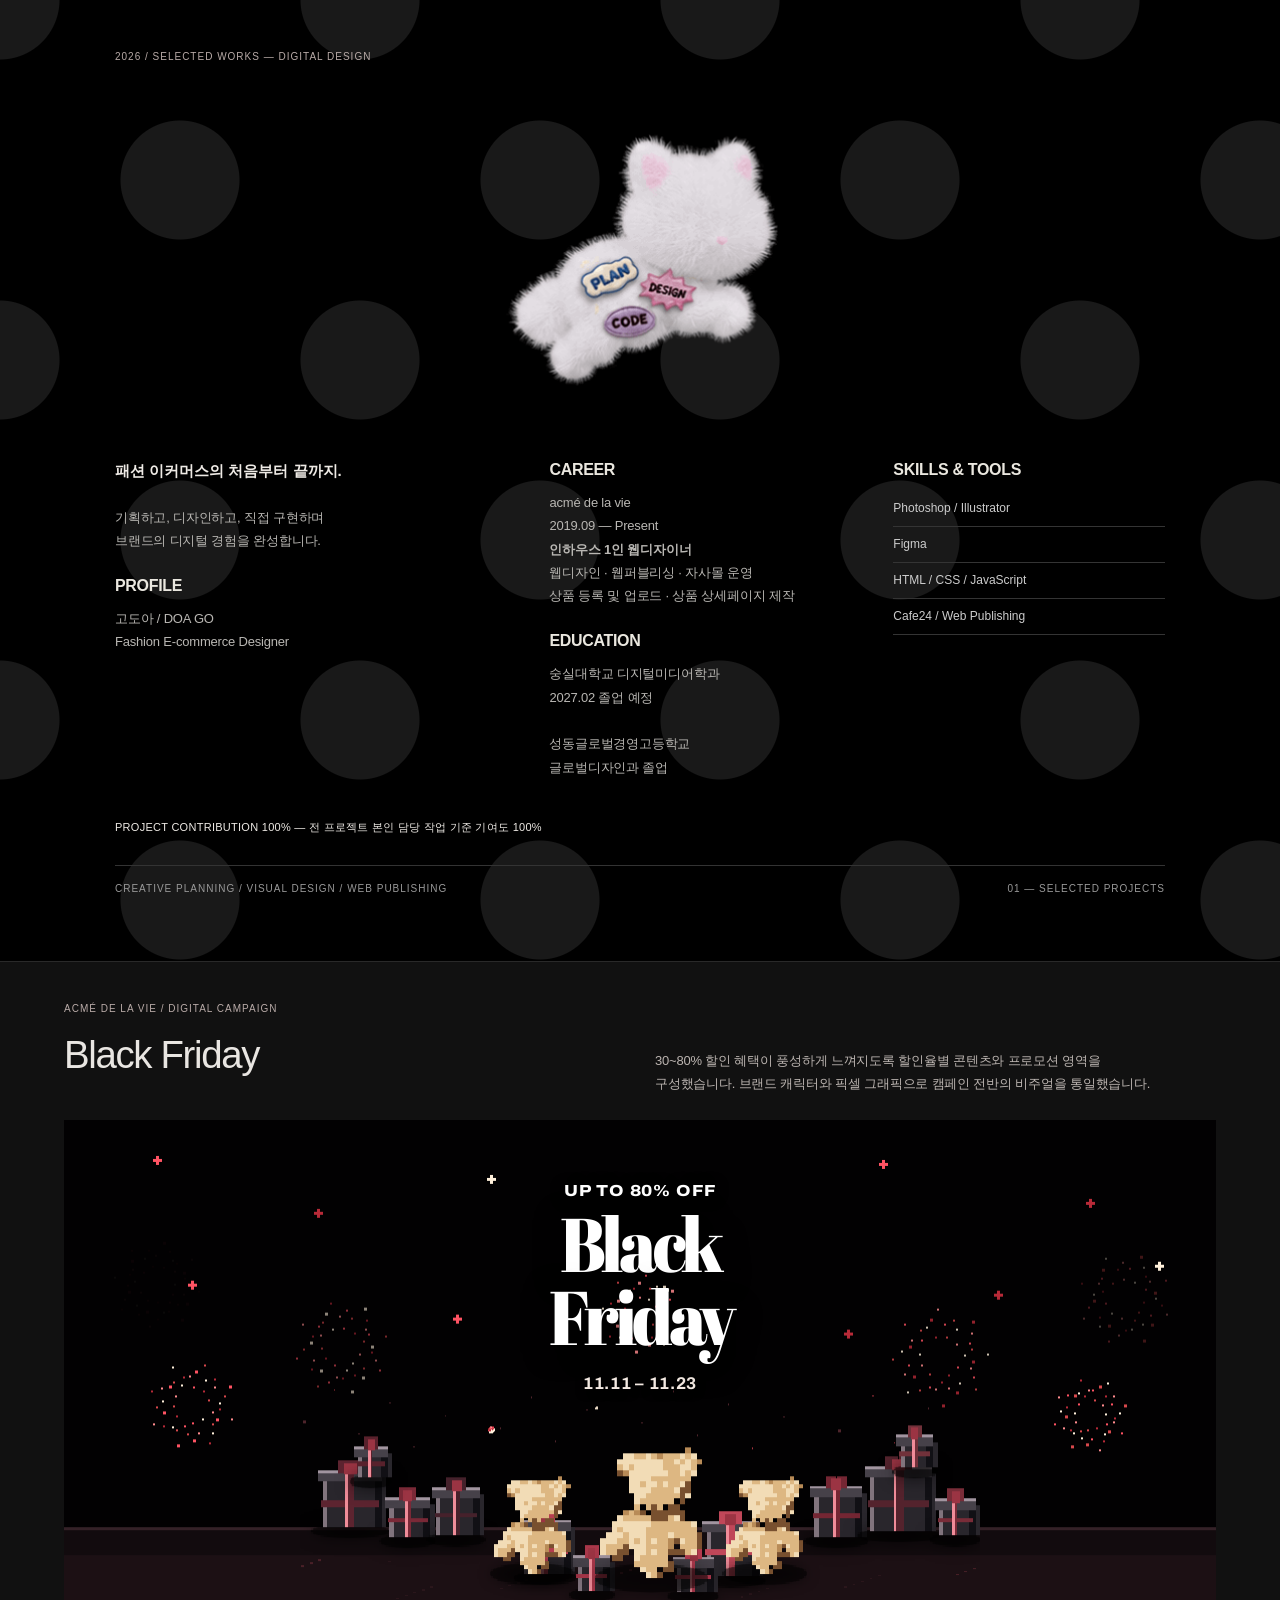
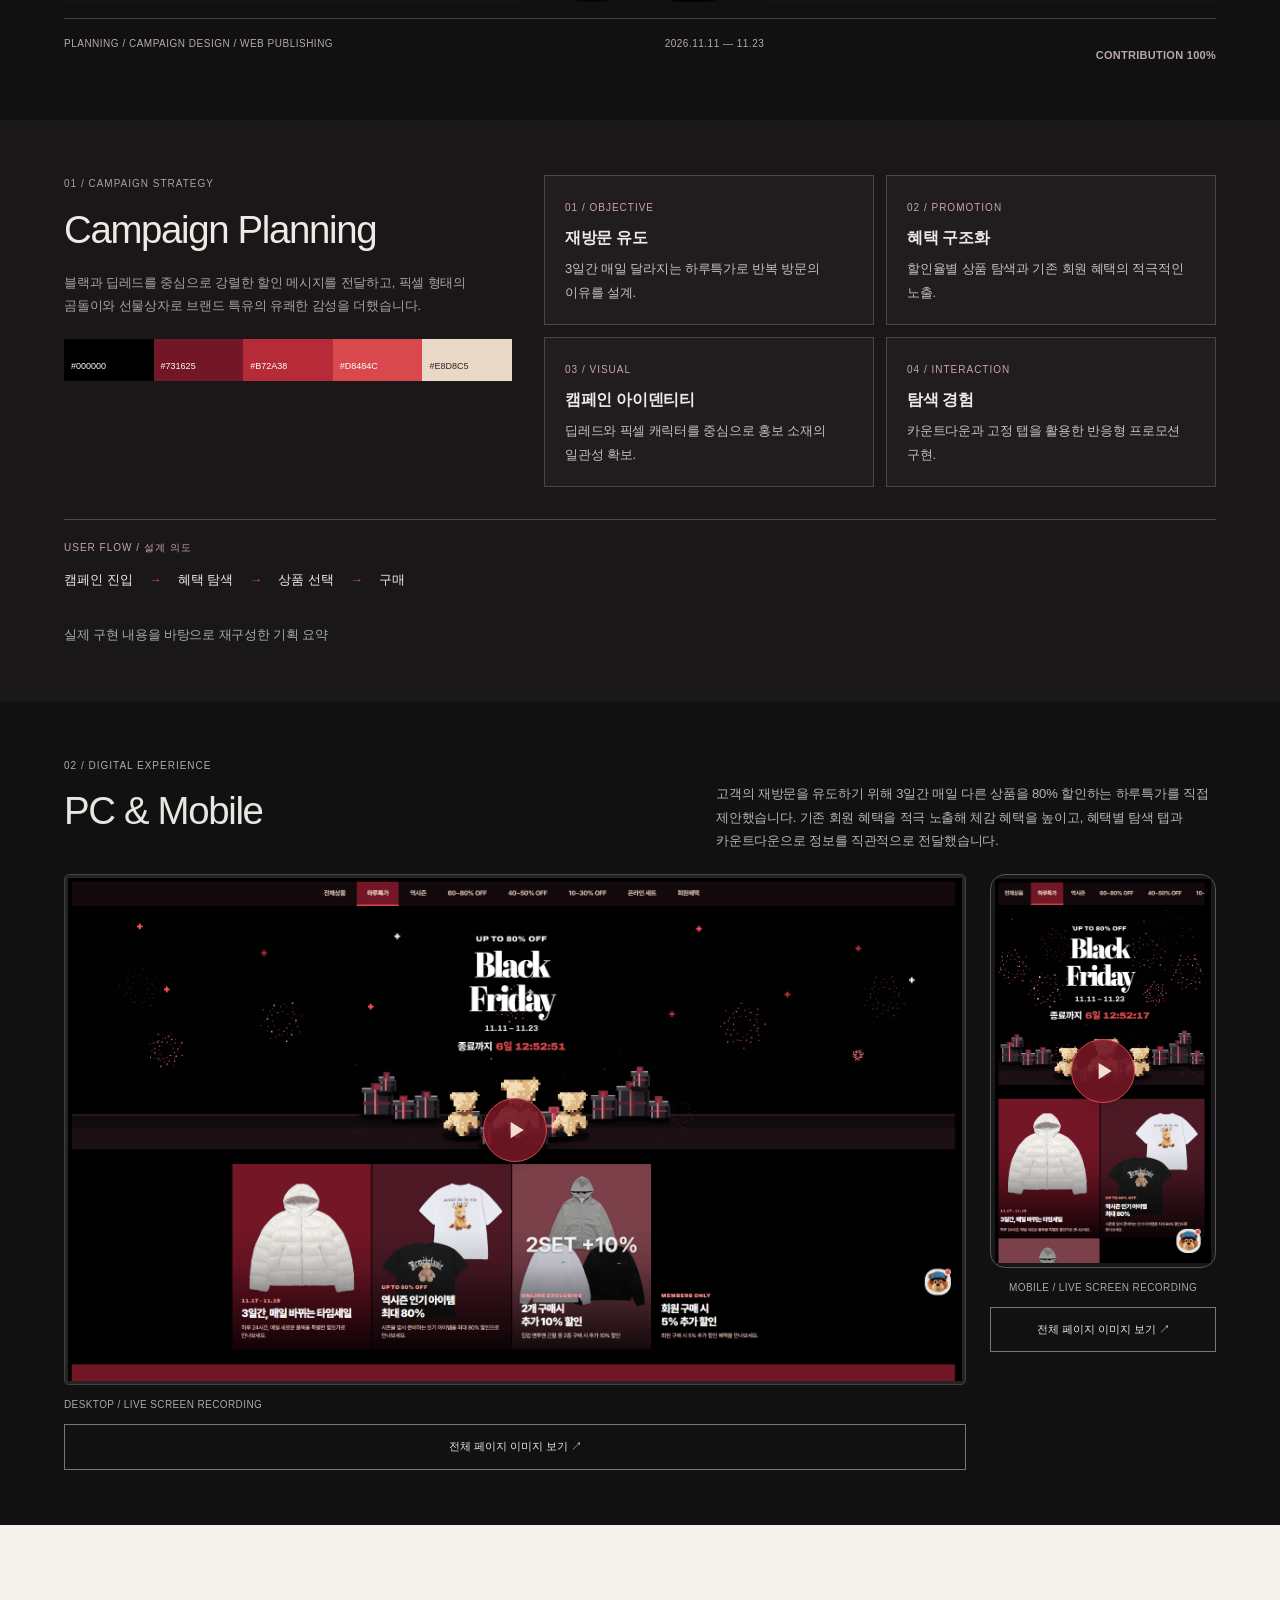
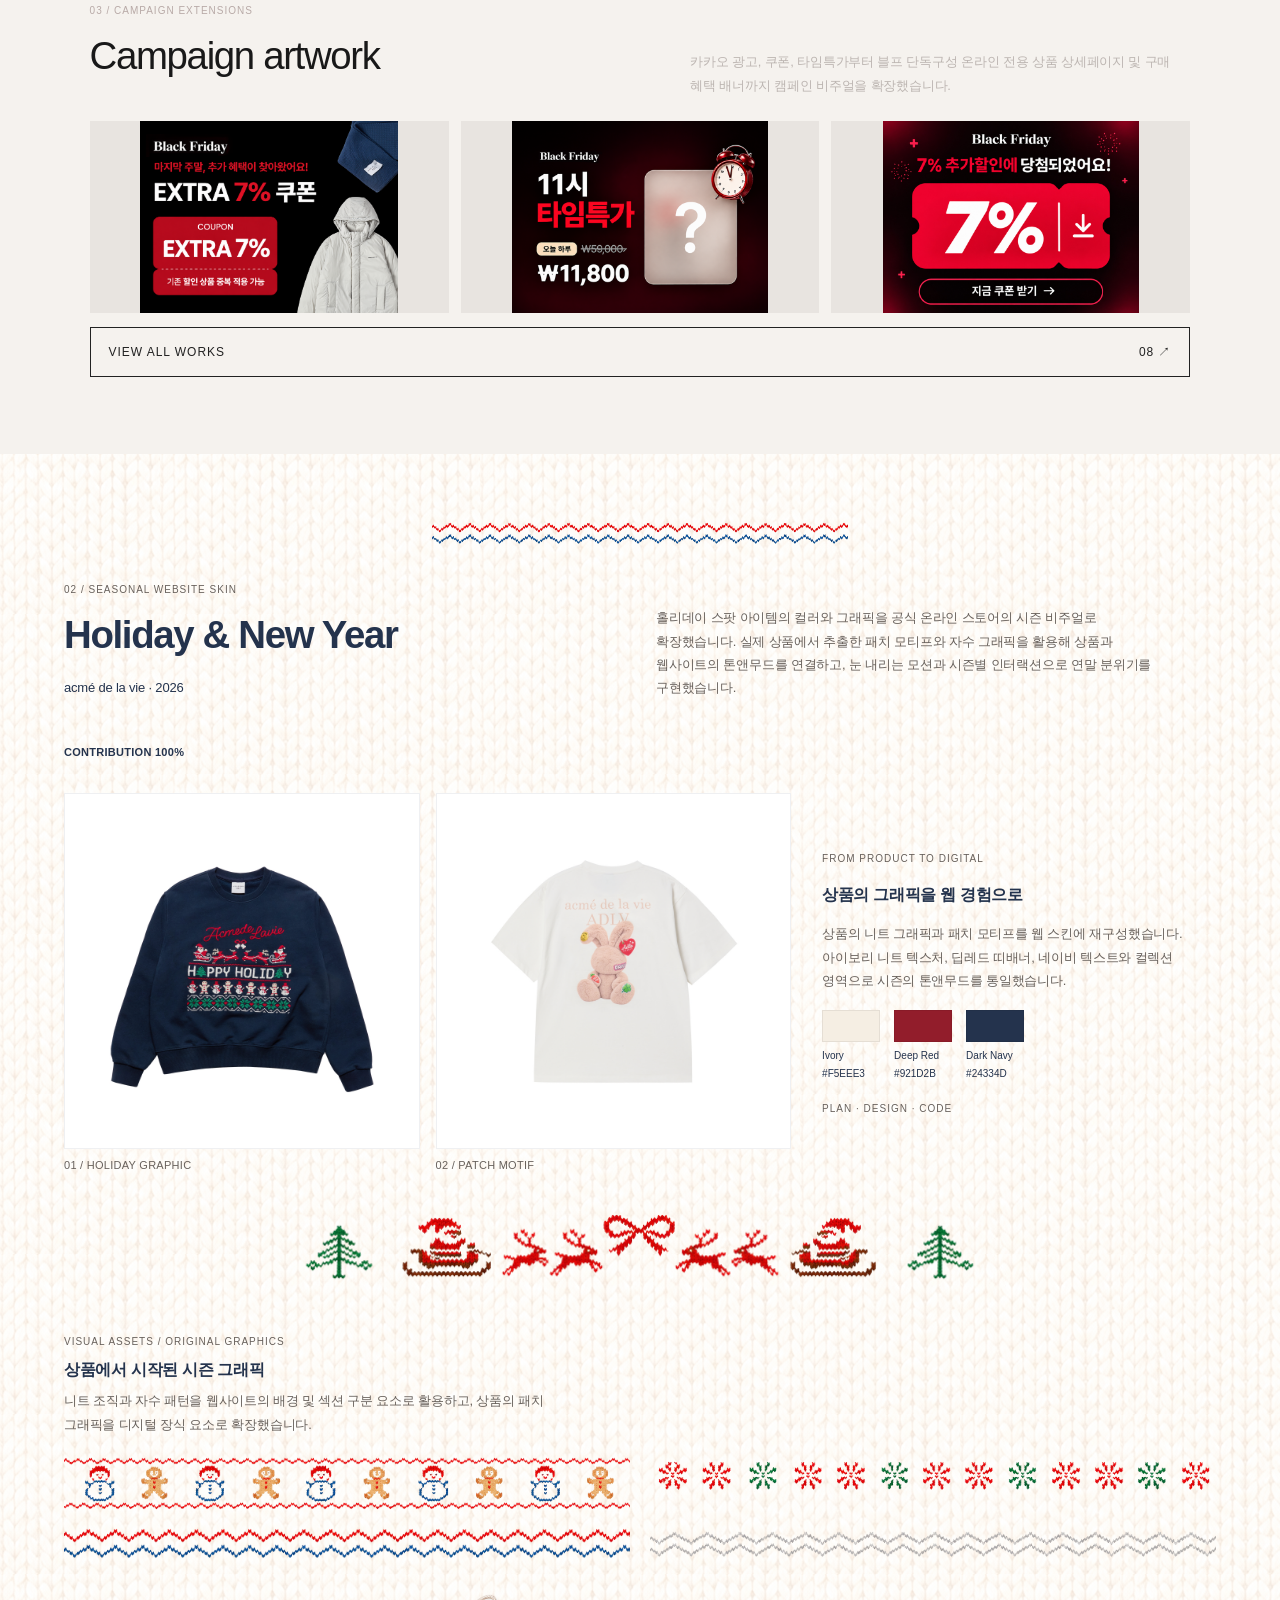
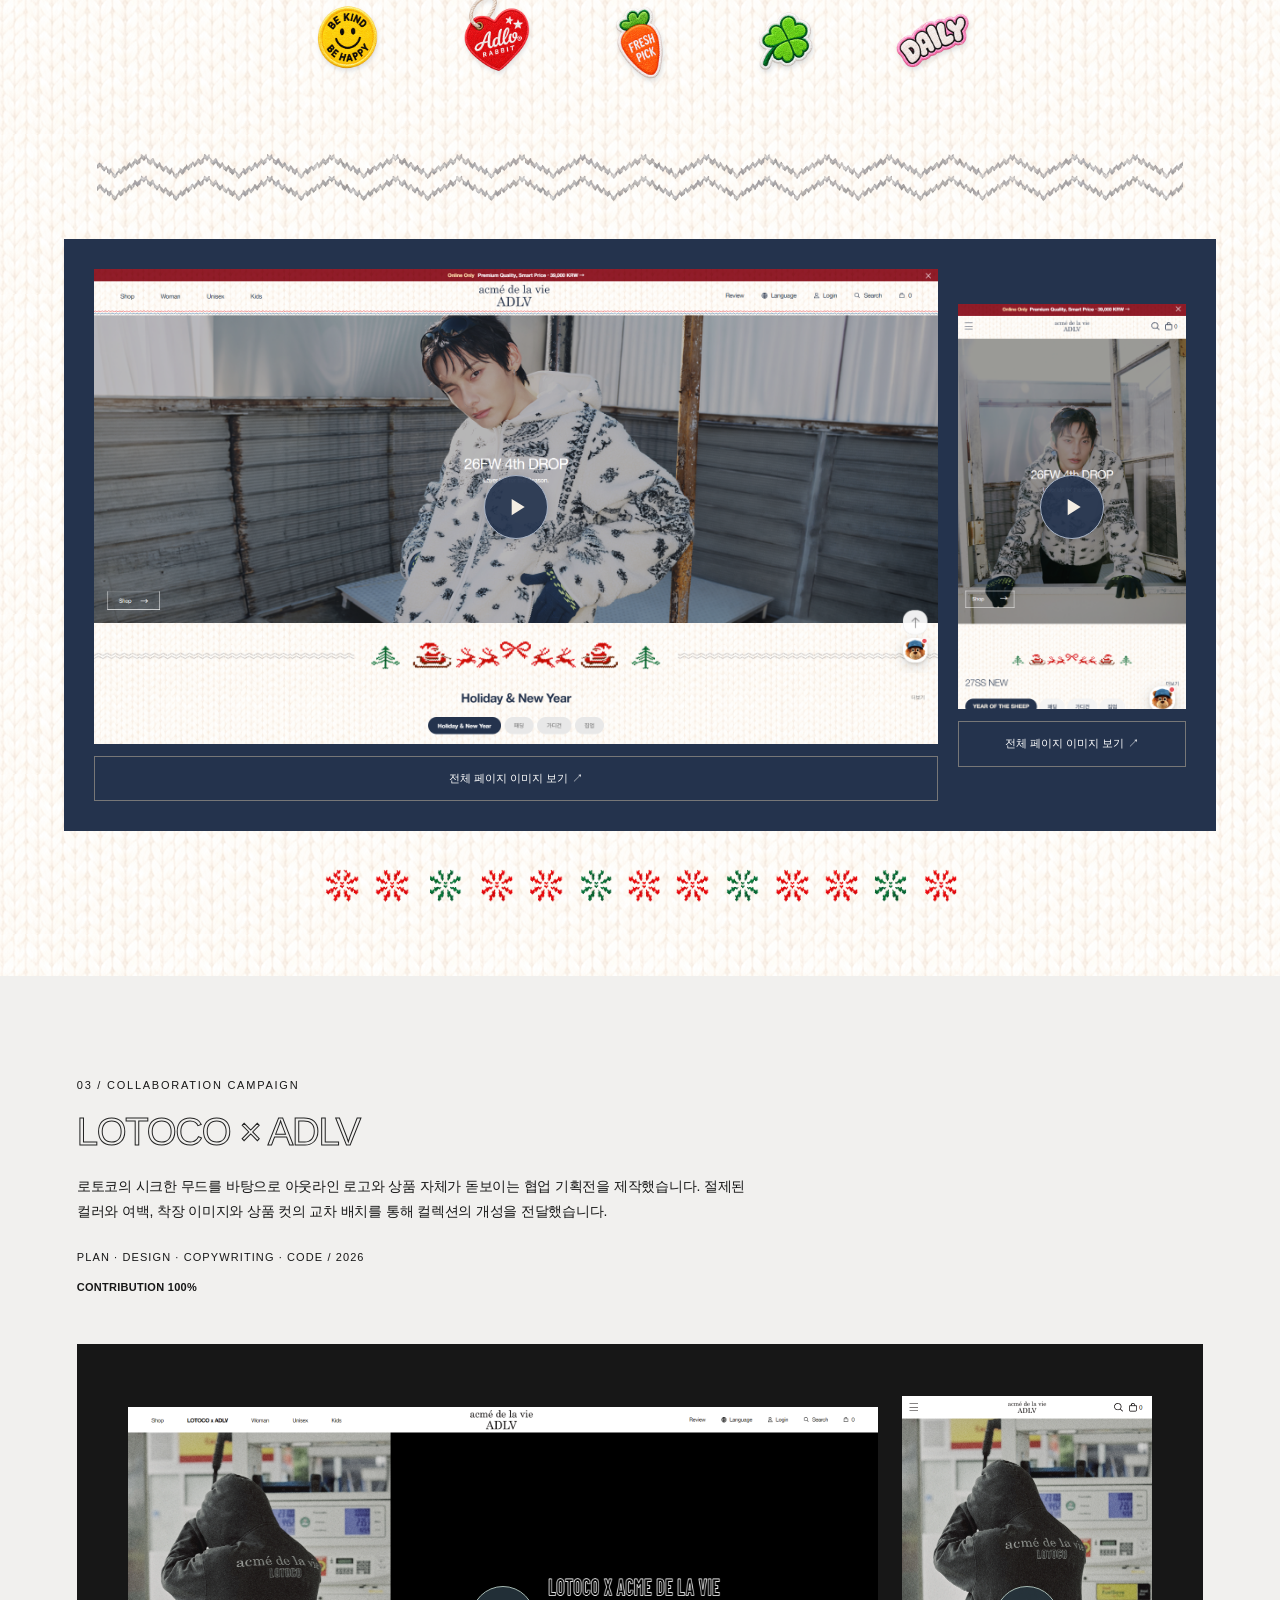
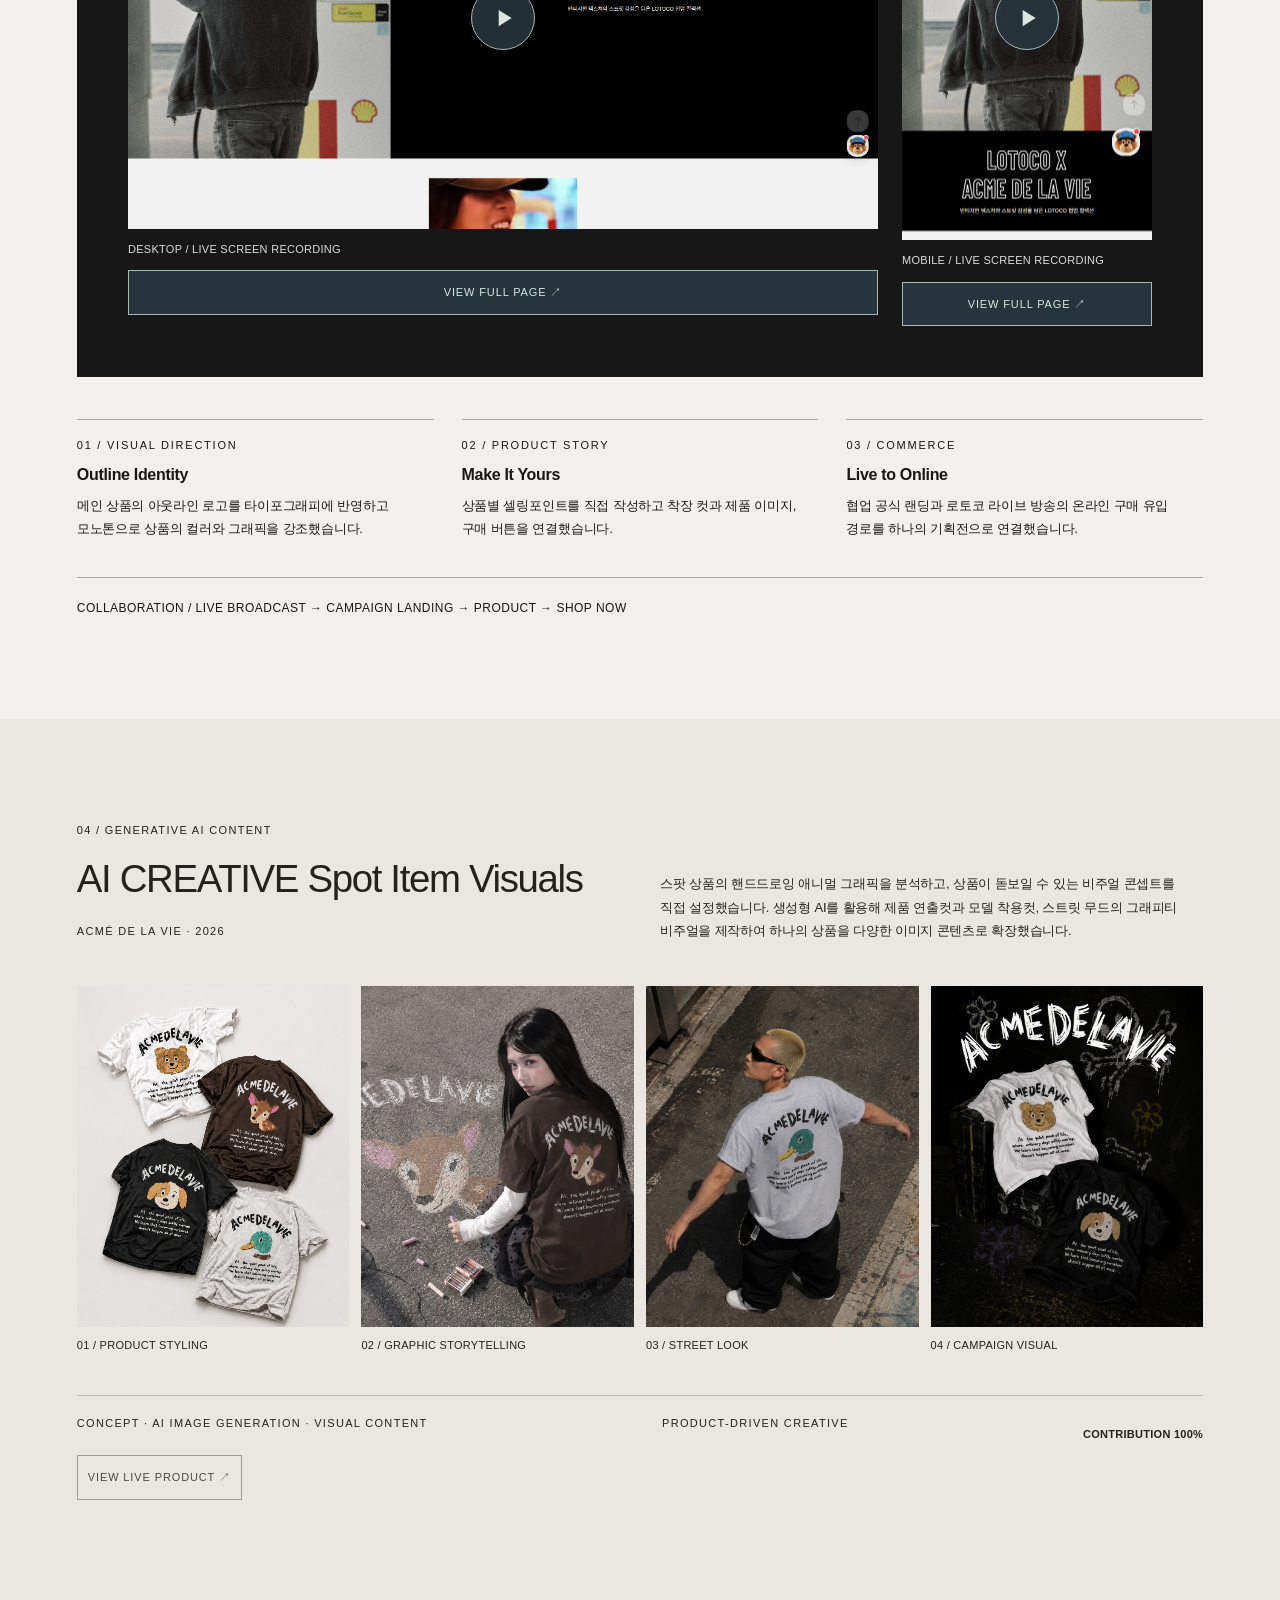
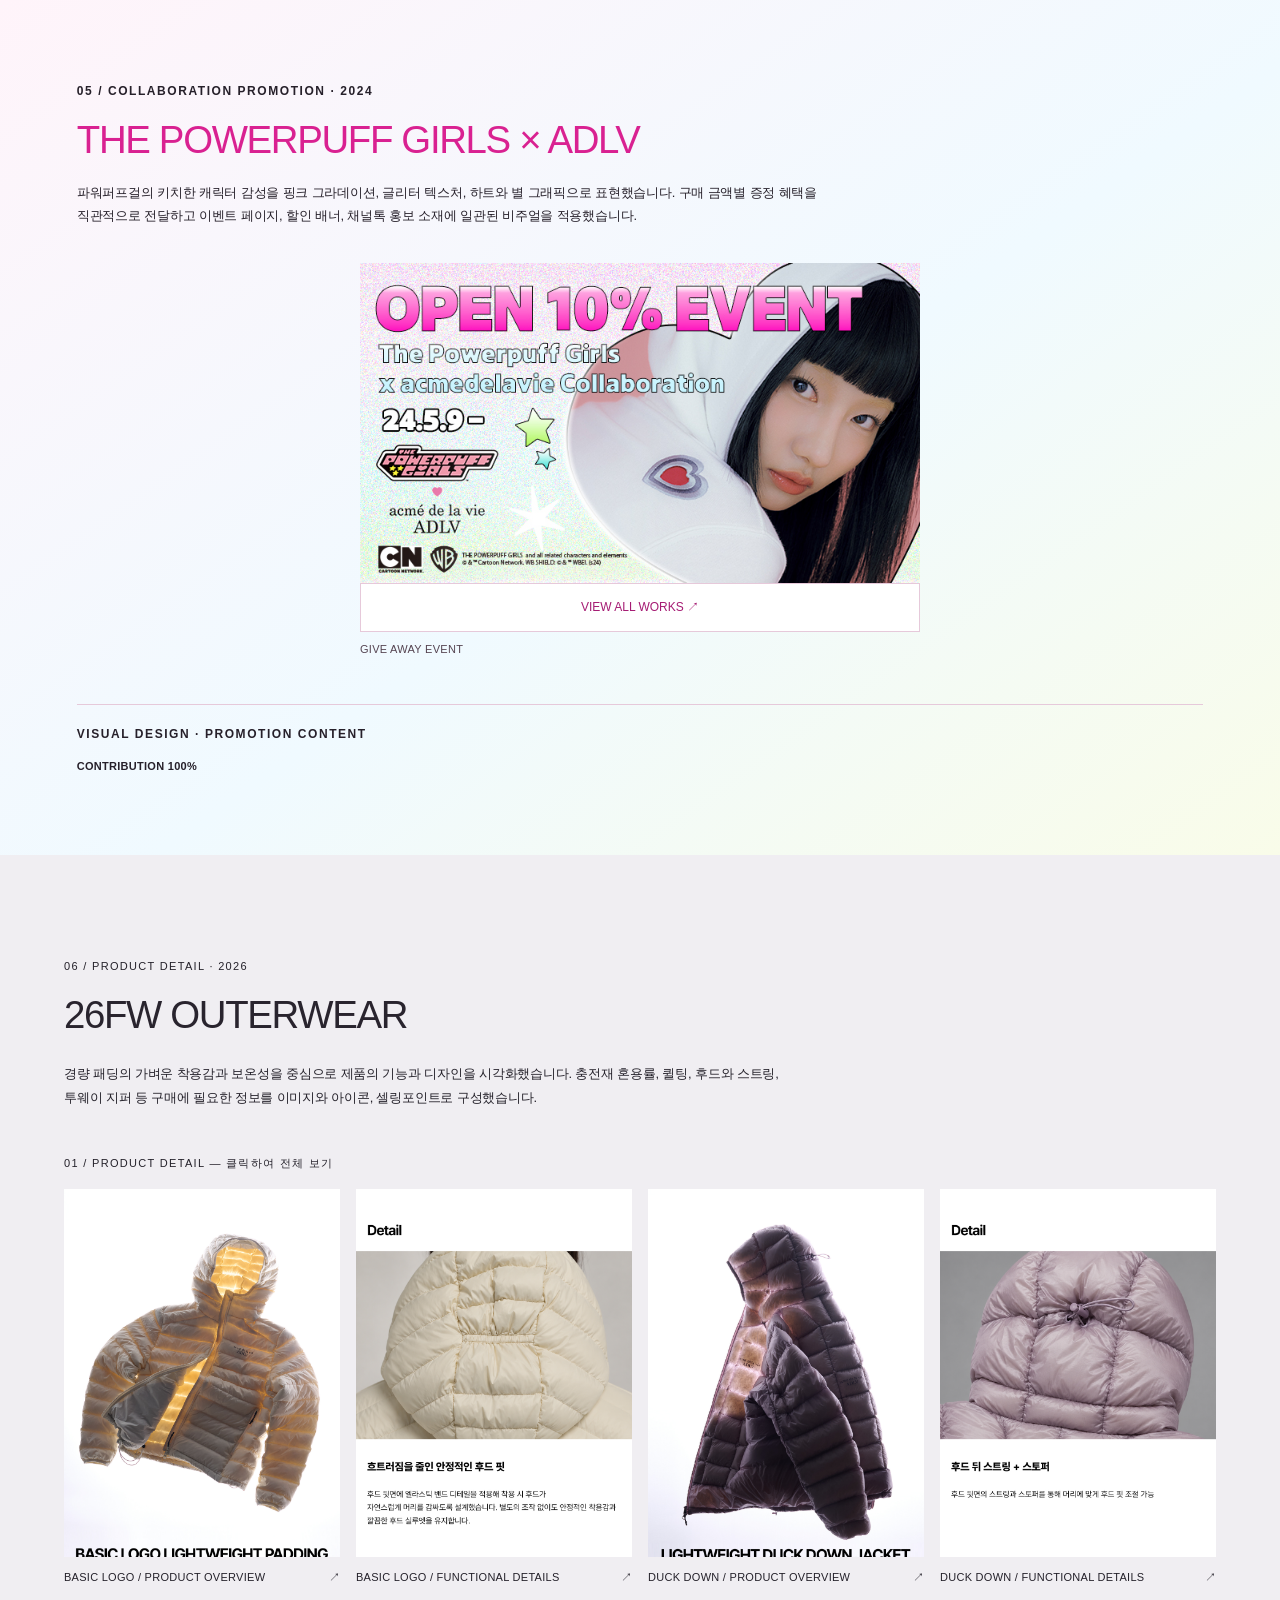
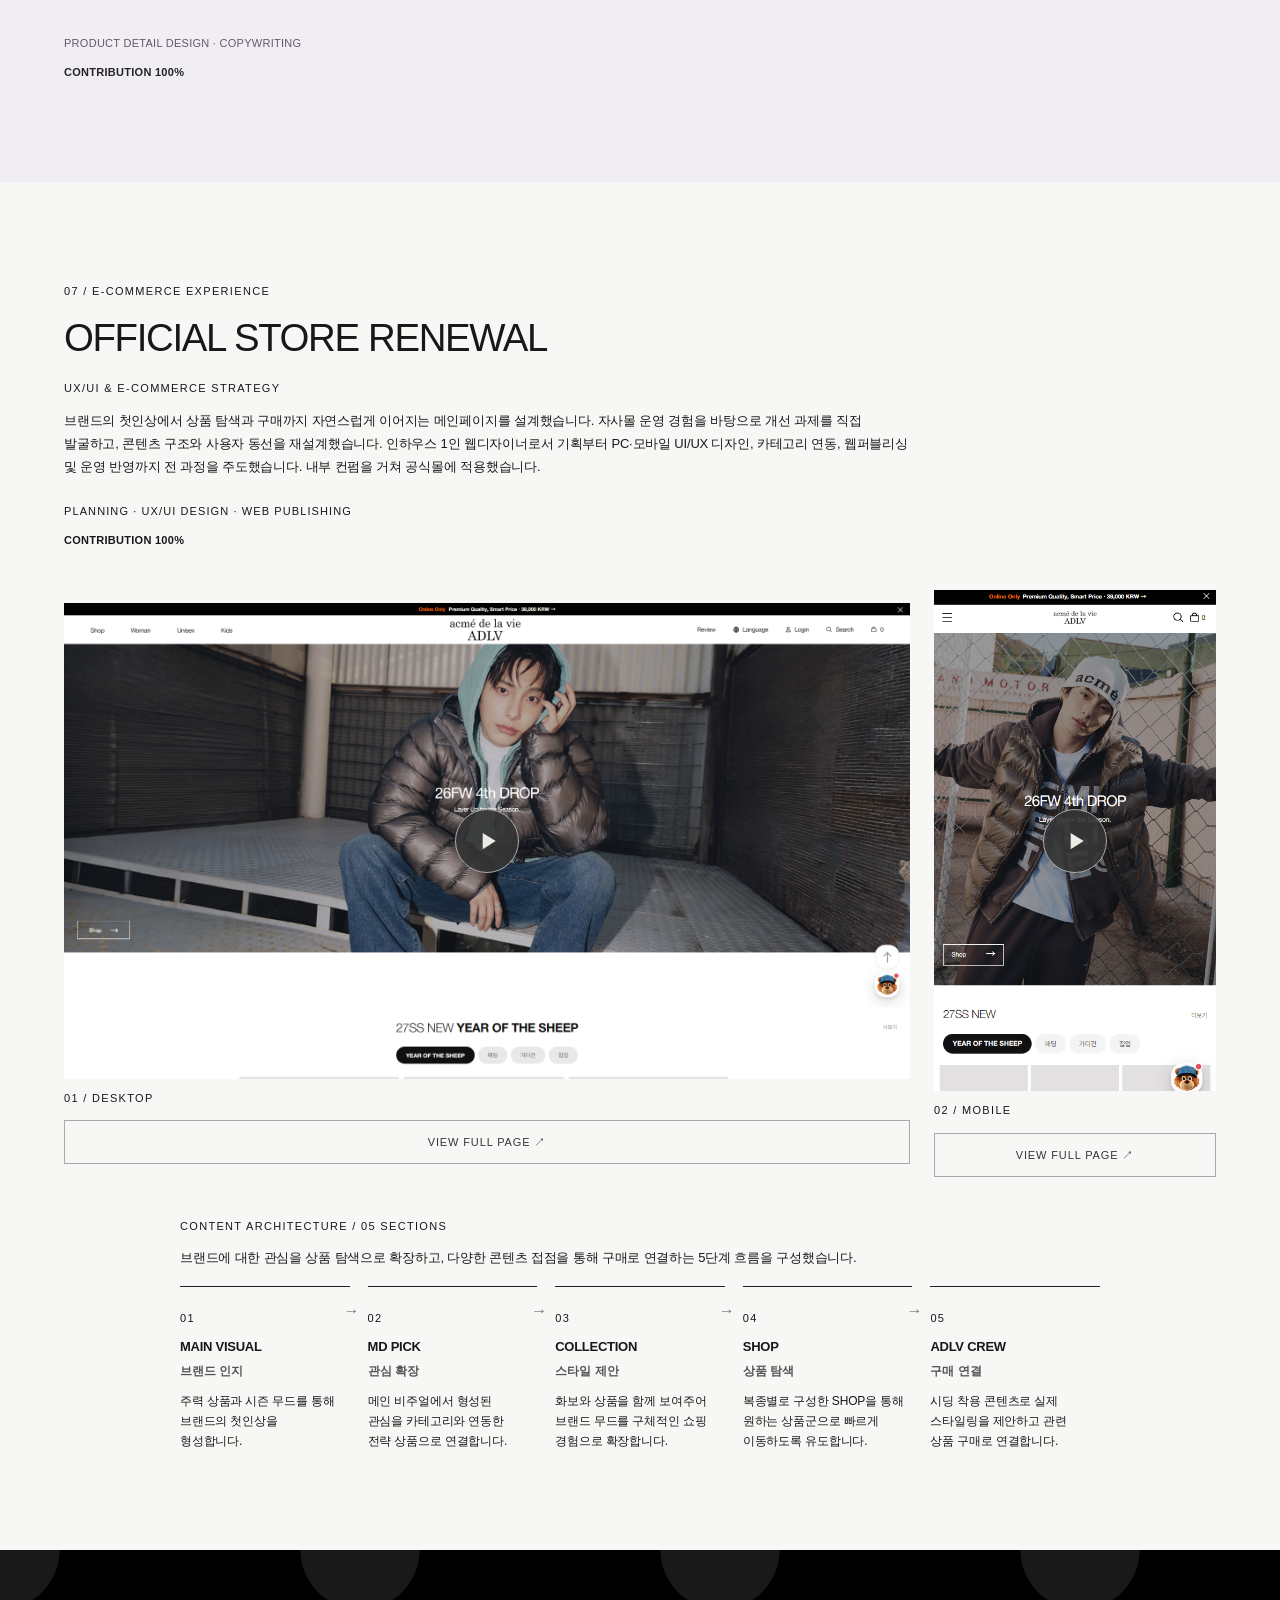
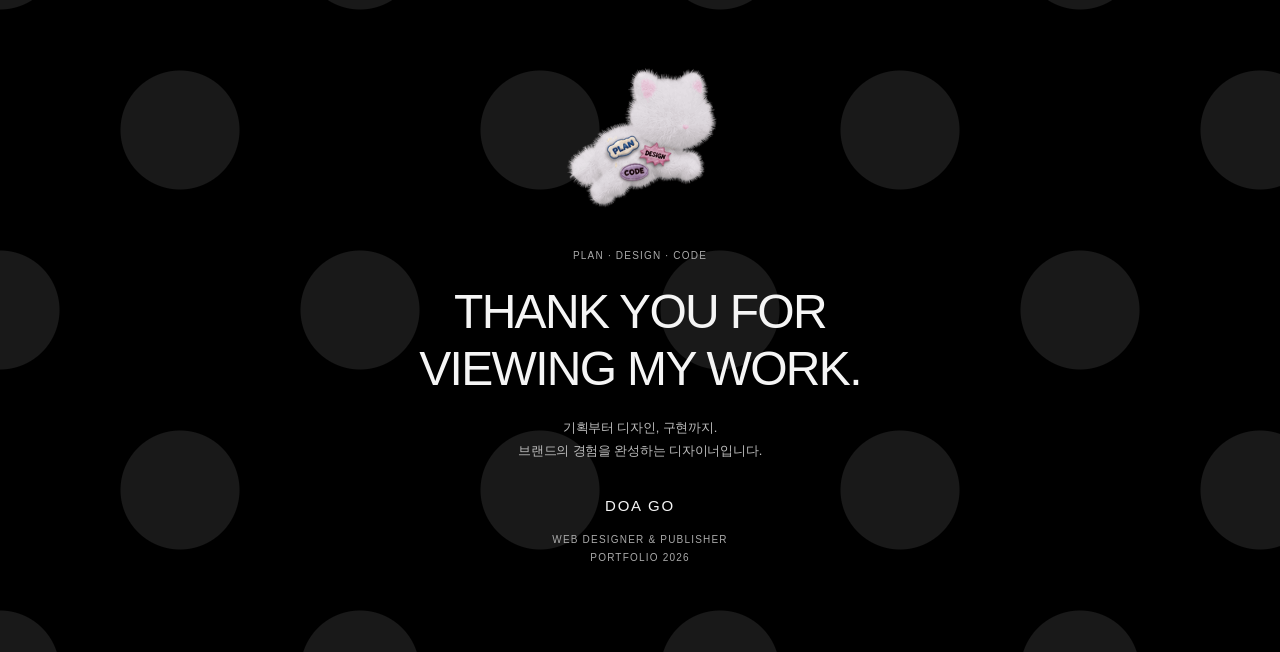
==== commit 574c3cdc: "Update print.html" ====
--- a/print.html
+++ b/print.html
@@ -1,18 +1,18 @@
 <!DOCTYPE html>
 
-<html lang="ko"><head><meta charset="utf-8"/><meta content="width=device-width,initial-scale=1" name="viewport"/><title>Black Friday — Selected Works</title><style>@import url('https://fonts.googleapis.com/css2?family=Abril+Fatface&family=Archivo:wdth,wght@100..125,700..900&display=swap');
+<html lang="ko"><head><meta charset="utf-8"/><meta content="width=device-width,initial-scale=1" name="viewport"/><title>Black Friday — Selected Works</title><style>@import url("https://fonts.googleapis.com/css2?family=Abril+Fatface&family=Archivo:wdth,wght@100..125,700..900&display=swap");
 #adlvBF{--coral:#D8484C;--bg:#E8D8C5;letter-spacing:-.03em;line-height:1.5} #adlvBF *{box-sizing:border-box} #adlvBF p,#adlvBF h1{margin:0;padding:0}
 
 #adlvBF .bfBanner{position:relative;display:flex;flex-direction:column;width:100%;overflow:hidden;background:#000}
 #adlvBF .bfBanner canvas{position:absolute;inset:0;width:100%;height:100%;display:block}
 #adlvBF .bfBanner .bfForegroundCanvas{z-index:5;pointer-events:none}
 #adlvBF .bfBnText{position:relative;z-index:7;padding:clamp(48px,6vw,62px) 16px 0;text-align:center;color:#fff;pointer-events:none}
-#adlvBF .bfBnLabel{font-family:'Archivo','Arial Black',Arial,sans-serif;font-stretch:112%;font-weight:800;font-size:clamp(11px,2.6vw,16px);letter-spacing:.06em;text-transform:uppercase;line-height:1.1;text-shadow:0 2px 14px rgba(0,0,0,.7)}
-#adlvBF .bfBnTitle{margin:clamp(4px,1.2vw,8px) 0 0;font-family:'Abril Fatface','Playfair Display',Georgia,'Times New Roman',serif;font-weight:400;font-size:clamp(44px,13vw,76px);line-height:.96;letter-spacing:-.065em;color:#fff;text-shadow:0 4px 30px rgba(0,0,0,.65)}
+#adlvBF .bfBnLabel{font-family:"Archivo","Arial Black",Arial,sans-serif;font-stretch:112%;font-weight:800;font-size:clamp(11px,2.6vw,16px);letter-spacing:.06em;text-transform:uppercase;line-height:1.1;text-shadow:0 2px 14px rgba(0,0,0,.7)}
+#adlvBF .bfBnTitle{margin:clamp(4px,1.2vw,8px) 0 0;font-family:"Abril Fatface","Playfair Display",Georgia,"Times New Roman",serif;font-weight:400;font-size:clamp(44px,13vw,76px);line-height:.96;letter-spacing:-.065em;color:#fff;text-shadow:0 4px 30px rgba(0,0,0,.65)}
 #adlvBF .bfBnTitle span{display:block;transform:scaleX(.92);transform-origin:center}
-#adlvBF .bfBnDate{margin-top:clamp(10px,2.6vw,16px);font-family:'Archivo',Arial,sans-serif;font-weight:700;font-size:clamp(13px,3.6vw,17px);letter-spacing:.04em;color:#f3e9e2;text-shadow:0 2px 10px rgba(0,0,0,.7)}
+#adlvBF .bfBnDate{margin-top:clamp(10px,2.6vw,16px);font-family:"Archivo",Arial,sans-serif;font-weight:700;font-size:clamp(13px,3.6vw,17px);letter-spacing:.04em;color:#f3e9e2;text-shadow:0 2px 10px rgba(0,0,0,.7)}
 #adlvBF .bfBnClock{margin-top:clamp(6px,1.6vw,10px);font-size:clamp(15px,4.4vw,22px);font-weight:700;color:#fff;text-shadow:0 2px 14px rgba(0,0,0,.7);font-variant-numeric:tabular-nums}
-#adlvBF .bfBnClock b{margin-left:.35em;font-family:'Archivo',Arial,sans-serif;font-stretch:112%;font-weight:900;color:var(--coral)}
+#adlvBF .bfBnClock b{margin-left:.35em;font-family:"Archivo",Arial,sans-serif;font-stretch:112%;font-weight:900;color:var(--coral)}
 #adlvBF .bfBnClock.soon b{color:var(--bg)}
 #adlvBF .bfBnClock.done b{margin:0;color:var(--bg)}
 #adlvBF .bfBnStage{position:relative;z-index:1;width:min(100%,680px);aspect-ratio:480/150;margin:clamp(-10px,-1.6vw,-4px) auto 0;pointer-events:none}
@@ -20,21 +20,20 @@
 
 #adlvBF .bfBanner{padding:0} #adlvBF .bfBnTitle{margin:clamp(4px,1.2vw,8px) 0 0} #adlvBF .bfBnDate{margin-top:clamp(10px,2.6vw,16px)} #adlvBF .bfBnStage{flex:none} #adlvBF .bfBnText{padding-bottom:0} #adlvBF .bfBanner canvas{max-width:none}
 
-*{box-sizing:border-box}body{margin:0;background:#101010;color:#eeeae5;font-family:Pretendard,'Apple SD Gothic Neo','Malgun Gothic',Arial,sans-serif;font-size:14px;line-height:1.7}img,video{display:block;width:100%}header,section,footer{padding:64px max(5vw,24px)}header{padding-top:22px;padding-bottom:22px;display:flex;justify-content:space-between;border-bottom:1px solid #393434;font-size:11px;letter-spacing:2px}h1,h2,p{margin:0}h1{font-family:Georgia,serif;font-weight:400;font-size:clamp(36px,5vw,76px);line-height:1.05;letter-spacing:-2px}h2{font-size:clamp(22px,2.6vw,36px);font-weight:500;letter-spacing:-1px}.eyebrow{font-size:10px;letter-spacing:2px;text-transform:uppercase;color:#b8aaa7;margin-bottom:15px}.intro{display:grid;grid-template-columns:1.2fr 1fr;align-items:end;gap:40px;padding-bottom:30px}.intro p,.copy{color:#bcb5b1;max-width:500px;font-size:13px;word-break:keep-all}.hero{padding-top:48px;background:radial-gradient(ellipse at 70% 90%,#38191e,transparent 65%)}.stage{position:relative;padding:4% 5% 5%;background:linear-gradient(135deg,#292324,#171415 55%,#382024);overflow:hidden}.desktop{width:88%;margin:auto;position:relative}.monitor{padding:9px;background:linear-gradient(135deg,#5b5757,#161616 30%,#333);border:1px solid #777;border-radius:12px;box-shadow:0 25px 50px #0009}.monitor img,.monitor video{border-radius:4px;background:#000}.chin{height:18px;background:linear-gradient(#333,#1b1b1b);border-radius:0 0 7px 7px}.stand{height:38px;width:15%;margin:auto;background:linear-gradient(90deg,#333,#777,#333);clip-path:polygon(30% 0,70% 0,85% 90%,100% 90%,100% 100%,0 100%,0 90%,15% 90%)}.meta{display:flex;justify-content:space-between;gap:15px;border-top:1px solid #443c3c;padding-top:16px;margin-top:25px;color:#b8aaa7;font-size:11px;letter-spacing:1px}.light{background:#e9e4dc;color:#211c1c}.light .eyebrow,.light .copy{color:#6b5d58}.split{display:grid;grid-template-columns:1fr 1fr;gap:7vw;align-items:center}.palette{display:flex;margin-top:30px}.swatch{flex:1;height:65px;padding:7px;font-size:10px;color:white;display:flex;align-items:end}.swatch:last-child{color:#332525}.art{box-shadow:0 15px 40px #33222230}.heading{display:flex;justify-content:space-between;align-items:end;gap:24px;margin-bottom:30px}.motionstage{background:radial-gradient(ellipse at 60% 50%,#49252c,#201b1c 70%);padding:5% 5% 3%;display:grid;grid-template-columns:3.7fr 1fr;gap:4%;align-items:center}.motionstage .desktop{width:100%}.phone{background:#111;border:2px solid #797272;border-radius:25px;padding:6px;box-shadow:12px 22px 35px #0008;position:relative}.phone video{border-radius:18px}.phone:after{content:'';position:absolute;top:10px;left:36%;width:28%;height:7px;background:#111;border-radius:8px;pointer-events:none}.labels{display:flex;justify-content:space-between;margin-top:15px;font-size:10px;color:#aaa;letter-spacing:1.5px}.assets{background:#171414}.assetgrid{display:grid;grid-template-columns:1.2fr 1fr;gap:24px;align-items:start}.stack{display:grid;gap:24px}.pair{display:grid;grid-template-columns:1fr 1fr;gap:18px}.assetgrid figure{margin:0}.assetgrid figcaption{font-size:11px;color:#b9aaa7;margin-top:8px}.print{padding:5%;background:#2a2324}.print img{box-shadow:0 15px 25px #0006}footer{display:flex;justify-content:space-between;border-top:1px solid #393434;color:#a99;font-size:11px} @media(max-width:700px){header,section,footer{padding:35px 20px}header{padding:16px 20px}.intro,.split,.assetgrid{grid-template-columns:1fr;gap:22px}.heading{display:block}.heading .copy{margin-top:12px}.desktop{width:100%}.motionstage{grid-template-columns:1fr;gap:24px}.phone{width:45%;margin:auto}.monitor{padding:5px}.meta{flex-wrap:wrap}.stand{height:22px}.stage{padding:5% 3%}.pair{gap:10px}}
+*{box-sizing:border-box}body{margin:0;background:#101010;color:#eeeae5;font-family:Pretendard,"Apple SD Gothic Neo","Malgun Gothic",Arial,sans-serif;font-size:14px;line-height:1.7}img,video{display:block;width:100%}header,section,footer{padding:64px max(5vw,24px)}header{padding-top:22px;padding-bottom:22px;display:flex;justify-content:space-between;border-bottom:1px solid #393434;font-size:11px;letter-spacing:2px}h1,h2,p{margin:0}h1{font-family:Georgia,serif;font-weight:400;font-size:clamp(36px,5vw,76px);line-height:1.05;letter-spacing:-2px}h2{font-size:clamp(22px,2.6vw,36px);font-weight:500;letter-spacing:-1px}.eyebrow{font-size:10px;letter-spacing:2px;text-transform:uppercase;color:#b8aaa7;margin-bottom:15px}.intro{display:grid;grid-template-columns:1.2fr 1fr;align-items:end;gap:40px;padding-bottom:30px}.intro p,.copy{color:#bcb5b1;max-width:500px;font-size:13px;word-break:keep-all}.hero{padding-top:48px;background:radial-gradient(ellipse at 70% 90%,#38191e,transparent 65%)}.stage{position:relative;padding:4% 5% 5%;background:linear-gradient(135deg,#292324,#171415 55%,#382024);overflow:hidden}.desktop{width:88%;margin:auto;position:relative}.monitor{padding:9px;background:linear-gradient(135deg,#5b5757,#161616 30%,#333);border:1px solid #777;border-radius:12px;box-shadow:0 25px 50px #0009}.monitor img,.monitor video{border-radius:4px;background:#000}.chin{height:18px;background:linear-gradient(#333,#1b1b1b);border-radius:0 0 7px 7px}.stand{height:38px;width:15%;margin:auto;background:linear-gradient(90deg,#333,#777,#333);clip-path:polygon(30% 0,70% 0,85% 90%,100% 90%,100% 100%,0 100%,0 90%,15% 90%)}.meta{display:flex;justify-content:space-between;gap:15px;border-top:1px solid #443c3c;padding-top:16px;margin-top:25px;color:#b8aaa7;font-size:11px;letter-spacing:1px}.light{background:#e9e4dc;color:#211c1c}.light .eyebrow,.light .copy{color:#6b5d58}.split{display:grid;grid-template-columns:1fr 1fr;gap:7vw;align-items:center}.palette{display:flex;margin-top:30px}.swatch{flex:1;height:65px;padding:7px;font-size:10px;color:white;display:flex;align-items:end}.swatch:last-child{color:#332525}.art{box-shadow:0 15px 40px #33222230}.heading{display:flex;justify-content:space-between;align-items:end;gap:24px;margin-bottom:30px}.motionstage{background:radial-gradient(ellipse at 60% 50%,#49252c,#201b1c 70%);padding:5% 5% 3%;display:grid;grid-template-columns:3.7fr 1fr;gap:4%;align-items:center}.motionstage .desktop{width:100%}.phone{background:#111;border:2px solid #797272;border-radius:25px;padding:6px;box-shadow:12px 22px 35px #0008;position:relative}.phone video{border-radius:18px}.phone:after{content:"";position:absolute;top:10px;left:36%;width:28%;height:7px;background:#111;border-radius:8px;pointer-events:none}.labels{display:flex;justify-content:space-between;margin-top:15px;font-size:10px;color:#aaa;letter-spacing:1.5px}.assets{background:#171414}.assetgrid{display:grid;grid-template-columns:1.2fr 1fr;gap:24px;align-items:start}.stack{display:grid;gap:24px}.pair{display:grid;grid-template-columns:1fr 1fr;gap:18px}.assetgrid figure{margin:0}.assetgrid figcaption{font-size:11px;color:#b9aaa7;margin-top:8px}.print{padding:5%;background:#2a2324}.print img{box-shadow:0 15px 25px #0006}footer{display:flex;justify-content:space-between;border-top:1px solid #393434;color:#a99;font-size:11px} @media(max-width:700px){header,section,footer{padding:35px 20px}header{padding:16px 20px}.intro,.split,.assetgrid{grid-template-columns:1fr;gap:22px}.heading{display:block}.heading .copy{margin-top:12px}.desktop{width:100%}.motionstage{grid-template-columns:1fr;gap:24px}.phone{width:45%;margin:auto}.monitor{padding:5px}.meta{flex-wrap:wrap}.stand{height:22px}.stage{padding:5% 3%}.pair{gap:10px}}
 
 body{background:#111;color:#e9e6e2;font-size:13px}header,section,footer{padding-left:max(5vw,24px);padding-right:max(5vw,24px)}section{padding-top:55px;padding-bottom:55px}header{font-size:10px;letter-spacing:1px}h1{font-family:inherit;font-size:28px;letter-spacing:-.8px;font-weight:500}h2{font-size:23px;letter-spacing:-.5px;font-weight:500}.eyebrow{font-size:10px;letter-spacing:1px;margin-bottom:9px}.intro{grid-template-columns:1fr 1fr;gap:30px;padding-bottom:24px}.intro p,.copy{font-size:13px;line-height:1.8}.hero{background:#111;padding-top:38px}.stage{padding:0;background:none}.desktop{width:100%}.monitor{padding:3px;background:#242424;border:1px solid #414141;border-radius:5px;box-shadow:none}.monitor img,.monitor video{border-radius:2px}.chin,.stand{display:none}.hero .monitor{padding:0;border:0;border-radius:0}.hero .monitor img{border-radius:0}.light{background:#191718;color:#eeeae5}.light .eyebrow,.light .copy{color:#aaa3a0}.split{gap:5vw;grid-template-columns:.8fr 1.2fr}.art{box-shadow:none}.palette{margin-top:22px}.swatch{height:42px;font-size:9px}.motionstage{background:none;padding:0;grid-template-columns:minmax(0,4fr) minmax(0,1fr);gap:3%;align-items:center}.phone{border:1px solid #555;background:#171717;border-radius:15px;padding:4px;box-shadow:none}.phone video{border-radius:11px}.phone:after{display:none}.heading{margin-bottom:22px}.assets{background:#151313}.print{padding:0;background:none}.print img{box-shadow:none}.assetgrid,.stack{gap:16px}.pair{gap:12px}.meta{margin-top:16px;font-size:10px;letter-spacing:.5px}.labels{font-size:10px;letter-spacing:.5px}footer{padding-top:24px;padding-bottom:24px}@media(max-width:700px){section{padding:32px 20px}.intro,.split,.assetgrid,.motionstage{grid-template-columns:1fr}.phone{width:48%}h1{font-size:25px}h2{font-size:21px}.intro{gap:12px}.heading{margin-bottom:16px}}
 </style><style>.portfolio-opening{padding:clamp(50px,8vw,110px) max(5vw,24px);background:#101010;border-bottom:1px solid #292929}.portfolio-opening .opening-title{font-family:Arial,sans-serif;font-size:clamp(25px,3vw,36px);font-weight:400;letter-spacing:-.045em;line-height:1.3;margin:18px 0 20px}.opening-title span{white-space:pre-wrap}.opening-title .caret{display:inline-block;width:1px;height:.9em;background:#eeeae5;margin-left:4px;vertical-align:baseline;animation:openingBlink .8s steps(1) infinite}.opening-copy{font-size:14px;color:#c7c0ba;line-height:1.9;word-break:keep-all}.opening-copy strong{font-weight:500;color:#eeeae5}.opening-tags{font-size:10px;letter-spacing:1.3px;color:#918985;margin-top:25px}.opening-animate .opening-copy,.opening-animate .opening-tags{opacity:0;transform:translateY(6px);transition:opacity .7s,transform .7s}.opening-animate.opening-done .opening-copy,.opening-animate.opening-done .opening-tags{opacity:1;transform:none}@keyframes openingBlink{50%{opacity:0}}@media(prefers-reduced-motion:reduce){.opening-title .caret{display:none}.opening-animate .opening-copy,.opening-animate .opening-tags{opacity:1;transform:none;transition:none}}</style><style>
-@import url('https://fonts.googleapis.com/css2?family=Permanent+Marker&display=swap');
-.portfolio-opening{background:#080808;padding:48px max(6vw,24px) 64px;color:#eeeae5;min-height:0}.profile-inner{max-width:1050px;margin:auto}.paper-stage{position:relative;display:flex;align-items:center;justify-content:center;gap:1%;min-height:250px;padding:35px 0 65px}.paper-word{display:inline-block;background:#eae7df;color:#101010;font-family:'Permanent Marker','Segoe Print',cursive;font-size:clamp(28px,6vw,78px);line-height:1.25;padding:12px 22px;clip-path:polygon(3% 6%,94% 0,100% 82%,84% 100%,0 92%);transform:rotate(-9deg)}.paper-word:nth-child(2){transform:translateY(-32px) rotate(7deg);clip-path:polygon(0 12%,95% 0,100% 94%,9% 100%)}.paper-word:nth-child(3){transform:translateY(28px) rotate(-5deg);clip-path:polygon(5% 0,100% 9%,91% 92%,20% 100%,0 75%)}.paper-word span{display:block;animation:ink-reveal .8s steps(7,end) both}.paper-word:nth-child(2) span{animation-delay:.8s}.paper-word:nth-child(3) span{animation-delay:1.6s}@keyframes ink-reveal{from{clip-path:inset(0 100% 0 0)}to{clip-path:inset(0 0 0 0)}}.profile-grid{display:grid;grid-template-columns:1.3fr 1fr .9fr;gap:42px;align-items:start}.profile-grid h3{font-size:11px;letter-spacing:1px;font-weight:600;margin:0 0 10px;color:#eae7df}.profile-grid p{font-size:12px;line-height:1.8;color:#b9b7b3;margin:0 0 22px;word-break:keep-all}.profile-grid .paper-copy{display:inline-block;background:#eae7df;color:#111;padding:9px 12px;font-weight:700;font-size:15px;line-height:1.55;transform:rotate(-3deg);margin:0 0 24px}.profile-grid .skill{display:block;font-size:12px;padding:7px 0;border-bottom:1px solid #343434;color:#ccc}.profile-bottom{display:flex;justify-content:space-between;border-top:1px solid #333;margin-top:28px;padding-top:14px;font-size:10px;letter-spacing:1px;color:#999}.profile-grid{animation:profile-in .7s 2.3s both}@keyframes profile-in{from{opacity:0;transform:translateY(8px)}to{opacity:1;transform:none}}@media(max-width:650px){.paper-stage{min-height:160px;padding:20px 0 45px}.paper-word{padding:8px 10px}.profile-grid{grid-template-columns:1fr 1fr;gap:22px}.profile-grid>div:first-child{grid-column:1/-1}.profile-bottom{gap:10px;font-size:9px}}@media(prefers-reduced-motion:reduce){.paper-word span,.profile-grid{animation:none}}
-</style><style> .portfolio-opening{background:#000}.paper-stage.torn-stage{display:block;position:relative;width:min(100%,820px);height:auto;aspect-ratio:2.35;margin:0 auto 38px;padding:0;min-height:0;overflow:visible}.torn{position:absolute;display:block;height:auto;animation:arrive 1.15s steps(1,end) var(--delay) both;transform:rotate(var(--r));filter:drop-shadow(2px 4px 2px #0008)}.t0{width:44%;left:5%;top:8%;--r:-9deg;--delay:.15s;--x:-110px;--y:-50px}.t1{width:53%;left:39%;top:25%;--r:6deg;--delay:.65s;--x:100px;--y:-55px}.t2{width:42%;left:24%;top:58%;--r:-5deg;--delay:1.15s;--x:-65px;--y:90px;z-index:2}.t3{width:36%;left:43%;top:69%;--r:8deg;--delay:1s;--x:90px;--y:70px;z-index:0}.t0,.t1{z-index:2}@keyframes arrive{0%{opacity:0;transform:translate(var(--x),var(--y)) rotate(-24deg)}14%{opacity:1;transform:translate(var(--x),var(--y)) rotate(-24deg)}28%{opacity:1;transform:translate(calc(var(--x)*.65),calc(var(--y)*.7)) rotate(14deg)}42%{transform:translate(calc(var(--x)*.3),calc(var(--y)*.35)) rotate(-13deg)}56%{transform:translate(12px,-8px) rotate(9deg)}70%{transform:translate(-6px,5px) rotate(-10deg)}84%{transform:translate(3px,-2px) rotate(var(--r))}100%{opacity:1;transform:rotate(var(--r))}}.profile-grid{animation-delay:2.4s}.profile-grid .paper-copy{background:transparent;color:#eeeae5;padding:0;transform:none}@media(prefers-reduced-motion:reduce){.torn,.profile-grid{animation:none}}</style><style>.bf-extra{background:#151313;border-top:1px solid #302a2a}.bf-extra figure{margin:0}.bf-extra figcaption{font-size:10px;letter-spacing:1px;color:#b9aaa7;margin-top:12px}.bf-ad{max-width:800px;margin:0 auto!important}.bf-extra-grid{display:grid;grid-template-columns:minmax(0,1fr) minmax(0,2.3fr);gap:4vw;align-items:start}.bf-extra-grid img{width:100%;height:auto}.bf-extra-note{margin-top:24px}.bf-exclusive{background:#191718}@media(max-width:700px){.bf-extra-grid{grid-template-columns:1fr;gap:28px}.bf-extra-grid>figure{max-width:320px;margin:auto}}</style><style>.bf-compact{background:#151313}.bf-cards{display:grid;grid-template-columns:1fr .8fr 1.35fr;gap:20px;align-items:start}.bf-cards figure{margin:0;min-width:0}.bf-thumb{width:100%;height:clamp(200px,24vw,340px);background:#211e1e;display:flex;align-items:center;justify-content:center;overflow:hidden;border:0;padding:0;position:relative}.bf-thumb img{width:100%;height:100%;object-fit:contain}.bf-detail{cursor:pointer}.bf-detail img{object-fit:cover;object-position:top}.bf-detail span{position:absolute;bottom:12px;right:12px;background:#111;color:white;padding:8px 12px;font-size:10px}.bf-cards figcaption{font-size:11px;color:#bcb5b1;line-height:1.8;margin-top:10px}#bfFull{width:min(540px,92vw);max-height:90vh;padding:0;border:0;background:#111;color:white;overflow:auto}#bfFull::backdrop{background:#000b}#bfFull button{position:sticky;top:0;width:100%;padding:12px;background:#111;color:white;border:0;cursor:pointer}#bfFull img{width:100%;height:auto}@media(max-width:700px){.bf-cards{grid-template-columns:1fr;gap:24px}.bf-thumb{height:280px}}</style><style>.holiday{background:#F5EEE3;color:#24334D;padding-top:65px;padding-bottom:65px}.holiday .eyebrow,.holiday .copy{color:#68615c}.holiday h2{font-size:clamp(26px,3vw,40px);font-weight:600}.holiday .hol-head{display:grid;grid-template-columns:1fr 1fr;gap:32px;align-items:end;margin-bottom:32px}.hol-origin{display:grid;grid-template-columns:1fr 1fr 1.15fr;gap:16px;align-items:center;margin-bottom:36px}.hol-origin figure{margin:0}.hol-origin img{aspect-ratio:1;object-fit:contain;background:white}.hol-origin figcaption,.hol-label{font-size:10px;letter-spacing:1px;margin-top:8px;color:#68615c}.hol-note{padding:15px}.hol-colors{display:flex;margin:18px 0;gap:5px}.hol-colors i{width:34px;height:25px;border:1px solid #0001}.hol-motion{display:grid;grid-template-columns:minmax(0,3.7fr) minmax(0,1fr);gap:20px;align-items:start}.hol-motion video{width:100%;border:1px solid #d8d2c8;border-radius:5px}.hol-motion .hol-mobile{max-width:245px;margin:auto;width:100%}@media(max-width:700px){.holiday .hol-head{grid-template-columns:1fr;gap:12px}.hol-origin{grid-template-columns:1fr 1fr}.hol-note{grid-column:1/-1;padding:0}.hol-motion{grid-template-columns:1fr}.holiday{padding-top:36px;padding-bottom:36px}}</style><style>.holiday{background:linear-gradient(#fff7,#fff7),url('assets/03-holiday-skin/knit-background.png') repeat!important;background-size:auto,160px auto!important;overflow:hidden}.holiday .hol-band{display:block;width:100%;height:auto;object-fit:contain;margin:24px auto;max-height:76px}.holiday .hol-top{margin:0 0 32px;max-height:30px}.holiday .hol-bottom{margin:32px 0 0;max-height:48px}.holiday .hol-source{padding:22px 0 8px;max-width:100%;}.holiday .hol-source h3{font-size:20px;margin:8px 0}.holiday .hol-patterns{display:grid;grid-template-columns:1fr 1fr;gap:12px 20px;margin:20px 0}.holiday .hol-patterns .hol-band{margin:0;max-height:65px;min-width:0}.holiday .hol-patches{display:flex;justify-content:center;align-items:center;gap:clamp(4px,3vw,36px);margin:12px 0}.holiday .hol-patches img{width:clamp(40px,10vw,110px);height:auto;object-fit:contain;filter:drop-shadow(1px 3px 2px #24334d22)}.holiday .hol-origin figure img{border:1px solid #24334d12}.holiday .hol-motion{background:#24334D;padding:clamp(12px,2.5vw,30px);border-radius:0}.holiday .hol-motion .hol-label{color:#F5EEE3}@media(max-width:700px){.holiday .hol-patterns{grid-template-columns:1fr}}</style><style>.lotoco{background:#f1f0ee;color:#171717;padding:100px max(6vw,24px);font-family:inherit}.lotoco *{box-sizing:border-box}.lotoco .lc-kicker{font-size:11px;letter-spacing:.16em}.lotoco h2{font-size:clamp(32px,6vw,86px);line-height:1.05;margin:24px 0;color:transparent;-webkit-text-stroke:1px #222;letter-spacing:-.04em}.lotoco .lc-intro{max-width:680px;font-size:14px;line-height:1.85}.lotoco .lc-meta{font-size:11px;letter-spacing:.1em;margin:24px 0 48px}.lc-stage{background:#171717;padding:clamp(16px,4vw,56px);display:grid;grid-template-columns:minmax(0,3fr) minmax(0,1fr);gap:24px;align-items:center}.lc-stage video{display:block;width:100%;height:auto;background:#fff}.lc-stage figure{margin:0;min-width:0}.lc-stage figcaption{color:#ddd;font-size:10px;letter-spacing:.12em;margin-top:12px}.lc-points{display:grid;grid-template-columns:repeat(3,1fr);gap:28px;margin-top:42px}.lc-points article{border-top:1px solid #aaa;padding-top:16px}.lc-points h3{font-size:16px;margin:8px 0}.lc-points p{font-size:13px;line-height:1.7;margin:0}.lc-flow{margin-top:36px;border-top:1px solid #aaa;padding-top:20px;font-size:12px;letter-spacing:.04em}@media(max-width:650px){.lotoco{padding:56px 20px}.lc-stage{grid-template-columns:1fr}.lc-stage figure:last-child{width:65%;margin:auto}.lc-points{grid-template-columns:1fr}}</style><style>.ai-project{background:#eae7e2;color:#24211e;padding:100px max(6vw,24px);font-family:Arial,Pretendard,sans-serif}.ai-project .ai-head{display:grid;grid-template-columns:1fr 1fr;gap:40px;align-items:end;margin-bottom:44px}.ai-project h2{font-size:clamp(32px,5vw,70px);line-height:.98;letter-spacing:-.055em;margin:16px 0}.ai-project p{font-size:14px;line-height:1.85;margin:0;word-break:keep-all}.ai-project small{font-size:11px;letter-spacing:.12em}.ai-project .ai-grid{display:grid;grid-template-columns:repeat(4,minmax(0,1fr));gap:12px}.ai-project figure{margin:0;min-width:0}.ai-project img{width:100%;aspect-ratio:4/5;object-fit:contain;background:#dcd8d2;display:block}.ai-project figcaption{font-size:11px;margin-top:10px;letter-spacing:.05em}.ai-project .ai-foot{border-top:1px solid #bcb6af;margin-top:40px;padding-top:18px;display:flex;justify-content:space-between;gap:12px;flex-wrap:wrap}@media(max-width:700px){.ai-project{padding:60px 20px}.ai-project .ai-head{grid-template-columns:1fr;gap:16px}.ai-project .ai-grid{grid-template-columns:repeat(2,minmax(0,1fr))}}</style><style>.ppg{background:linear-gradient(145deg,#fff4fa,#f0faff 55%,#f9fce9);color:#26202a;padding:80px max(6vw,20px);}.ppg-inner{max-width:1180px;margin:auto}.ppg small{font-size:12px;letter-spacing:.13em;font-weight:700}.ppg h2{font-size:clamp(32px,5vw,66px);line-height:1.05;letter-spacing:-.045em;margin:18px 0;color:#d92191}.ppg p{max-width:760px;font-size:15px;line-height:1.8}.ppg-grid{display:grid;grid-template-columns:1.2fr .85fr .95fr;gap:18px;margin-top:35px;align-items:start}.ppg figure{margin:0;min-width:0}.ppg img{display:block;width:100%;height:auto}.ppg figcaption{font-size:12px;margin:9px 0 20px;color:#554451}.ppg-detail{display:block;height:clamp(250px,36vw,480px);overflow:hidden;position:relative;background:white}.ppg-detail img{height:auto}.ppg-detail span{position:absolute;bottom:0;left:0;right:0;padding:12px;background:#fff0fa;color:#a51b73;text-align:center;font-size:12px}.ppg a{color:inherit;text-decoration:none}.ppg dialog{border:0;padding:16px;width:min(650px,92vw);max-height:90vh;background:white;overflow:auto}.ppg dialog::backdrop{background:#000a}.ppg dialog button{position:sticky;top:0;float:right;background:#222;color:white;border:0;padding:10px;cursor:pointer}.ppg-role{border-top:1px solid #e6c9da;padding-top:18px;margin-top:25px}@media(max-width:700px){.ppg-grid{grid-template-columns:1fr}.ppg{padding:45px 20px}.ppg-detail{height:360px}}</style><style>.outerwear{background:#f0eef2;color:#24212a;padding:100px 5vw}.ow-inner{max-width:1200px;margin:auto}.ow-inner h2{font-size:clamp(34px,6vw,80px);line-height:.95;letter-spacing:-.055em;margin:20px 0;color:#29242e}.ow-inner small,.ow-kicker,.outerwear figcaption{font-size:11px;letter-spacing:.12em}.ow-intro{max-width:720px;font-size:15px;line-height:1.9;margin:24px 0 45px}.ow-grid{display:grid;grid-template-columns:repeat(4,minmax(0,1fr));gap:16px}.outerwear figure{margin:0;min-width:0}.ow-open{display:block;width:100%;padding:0;border:0;background:white;cursor:zoom-in;overflow:hidden}.ow-open img{display:block;width:100%;aspect-ratio:3/4;object-fit:cover;object-position:top}.outerwear figcaption{display:flex;justify-content:space-between;gap:6px;padding:12px 0;line-height:1.5}.ow-pop{display:grid;grid-template-columns:repeat(2,minmax(0,1fr));gap:16px;max-width:700px;margin:auto}.ow-pop img{object-fit:contain}.ow-kicker{margin:45px 0 16px}.ow-dialog{border:0;padding:0;width:min(90vw,850px);max-height:90vh;background:white;overflow:auto}.ow-dialog::backdrop{background:#000b}.ow-dialog img{display:block;width:100%;height:auto}.ow-close{position:sticky;top:0;display:block;margin-left:auto;background:#29242e;color:white;border:0;padding:12px 20px;cursor:pointer;z-index:2}.ow-role{font-size:12px;letter-spacing:.1em;margin-top:36px;color:#64586f}@media(max-width:700px){.outerwear{padding:60px 5vw}.ow-grid{grid-template-columns:repeat(2,minmax(0,1fr));gap:10px}.ow-pop{gap:10px}}</style><style> .bf-gallery{background:#f5f2ee;color:#191919;padding:clamp(36px,6vw,90px) clamp(20px,7vw,110px)}.bf-preview{display:grid;grid-template-columns:repeat(3,minmax(0,1fr));gap:12px;margin:24px 0 14px}.bf-preview img{width:100%;height:clamp(100px,15vw,210px);object-fit:contain;background:#e8e4e0;display:block}.bf-view{width:100%;display:flex;justify-content:space-between;background:transparent;border:1px solid #222;padding:15px 18px;font:inherit;font-size:12px;letter-spacing:.08em;cursor:pointer;color:#222}.bf-gallery dialog{background:#f8f6f3;color:#171717;border:0;padding:20px;width:min(1000px,92vw);max-height:88vh;overflow:auto}.bf-gallery dialog::backdrop{background:#000b}.bf-dialog-head{display:flex;justify-content:space-between;gap:12px;align-items:center;position:sticky;top:0;background:#f8f6f3;padding:10px 0;z-index:1;font-size:12px}.bf-gallery dialog button{cursor:pointer;color:#222}.bf-gallery-grid{display:grid;grid-template-columns:repeat(3,minmax(0,1fr));gap:14px}.bf-gallery-item{border:0;background:transparent;text-align:left;padding:0;font-size:11px}.bf-gallery-item img{display:block;width:100%;height:200px;object-fit:contain;background:#e8e4e0;margin-bottom:8px}#bfImage{width:min(1000px,94vw);text-align:right}#bfImage img{display:block;max-width:100%;height:auto;margin:12px auto 0} .contribution-note{font-size:12px;letter-spacing:.04em;line-height:1.7;margin-top:18px}.project-credit{font-size:11px;letter-spacing:.09em;margin-top:12px;font-weight:600}@media(max-width:600px){.bf-gallery-grid{grid-template-columns:repeat(2,minmax(0,1fr))}.bf-gallery-item img{height:140px}.bf-preview{gap:5px}}</style><style>.ppg .ppg-clean{grid-template-columns:1.75fr 1fr;gap:24px;max-width:1000px;margin:36px auto 0;align-items:start}.ppg-clean figure>img,.ppg-clean .ppg-detail{height:clamp(220px,32vw,390px);width:100%;object-fit:contain;background:#fff}.ppg-clean .ppg-detail img{width:100%;height:auto}.ppg-more{text-align:center;margin:12px 0 28px}.ppg-more button{background:transparent;border:1px solid #b87c9e;color:#8b285f;padding:13px 25px;font-size:12px;letter-spacing:.1em;cursor:pointer}.ppg #ppg-works{width:min(1000px,92vw);box-sizing:border-box}.ppg-gallery{clear:both;display:grid;grid-template-columns:1fr 1fr;gap:20px;padding-top:20px}.ppg-gallery figure>img{max-height:500px;object-fit:contain}.ppg-gallery .ppg-detail{height:400px}@media(max-width:700px){.ppg .ppg-clean{grid-template-columns:1fr;gap:10px}.ppg-gallery{grid-template-columns:1fr}.ppg-clean figure>img{height:auto}.ppg-clean .ppg-detail{height:300px}}</style><style>.ppg .ppg-clean{grid-template-columns:minmax(0,420px);justify-content:center}.ppg #ppg-works .ppg-gallery{align-items:start}.ppg #ppg-works .ppg-gallery figure>img{max-height:none;height:auto;object-fit:contain}.ppg #ppg-works .ppg-gallery figure:first-child{position:sticky;top:45px}@media(max-width:700px){.ppg #ppg-works .ppg-gallery figure:first-child{position:static}}</style><style>#powerpuff .ppg-clean{display:grid;grid-template-columns:minmax(0,560px);justify-content:center}#powerpuff .ppg-clean .ppg-detail{height:auto;overflow:visible;background:transparent;display:block}#powerpuff .ppg-clean .ppg-detail img{display:block;width:100%;height:auto;object-fit:contain}#powerpuff .ppg-detail span{position:static;display:block;background:#fff;color:#a51b73;border:1px solid #e6c9da;padding:13px}#powerpuff #ppg-works .ppg-gallery{display:grid;grid-template-columns:1fr 1fr;gap:20px} @media(max-width:600px){#powerpuff #ppg-works .ppg-gallery{grid-template-columns:1fr}}</style><style>.opening-cat{display:flex;justify-content:center;align-items:center;width:100%;margin:0 auto 24px}.opening-cat img{display:block;width:min(100%,360px);height:auto;object-fit:contain}.portfolio-opening .profile-grid{animation:none;opacity:1;transform:none}@media(max-width:600px){.opening-cat{margin-bottom:18px}.opening-cat img{width:min(78vw,290px)}}</style><style>#portfolio-opening .opening-cat{display:flex!important;position:relative!important;visibility:visible!important;opacity:1!important;justify-content:center!important;background:#000!important;min-height:260px}#portfolio-opening .opening-cat img{display:block!important;position:static!important;visibility:visible!important;opacity:1!important;width: min(85vw,360px)!important;height:auto!important;animation:none!important;transform:none!important}</style><style>#portfolio-opening,.portfolio-ending{background-size:240px 240px!important;background-position:0 0,120px 120px!important}@media(max-width:600px){#portfolio-opening,.portfolio-ending{background-size:170px 170px!important;background-position:0 0,85px 85px!important}}</style><style>
+@import url("https://fonts.googleapis.com/css2?family=Permanent+Marker&display=swap");
+.portfolio-opening{background:#080808;padding:48px max(6vw,24px) 64px;color:#eeeae5;min-height:0}.profile-inner{max-width:1050px;margin:auto}.paper-stage{position:relative;display:flex;align-items:center;justify-content:center;gap:1%;min-height:250px;padding:35px 0 65px}.paper-word{display:inline-block;background:#eae7df;color:#101010;font-family:"Permanent Marker","Segoe Print",cursive;font-size:clamp(28px,6vw,78px);line-height:1.25;padding:12px 22px;clip-path:polygon(3% 6%,94% 0,100% 82%,84% 100%,0 92%);transform:rotate(-9deg)}.paper-word:nth-child(2){transform:translateY(-32px) rotate(7deg);clip-path:polygon(0 12%,95% 0,100% 94%,9% 100%)}.paper-word:nth-child(3){transform:translateY(28px) rotate(-5deg);clip-path:polygon(5% 0,100% 9%,91% 92%,20% 100%,0 75%)}.paper-word span{display:block;animation:ink-reveal .8s steps(7,end) both}.paper-word:nth-child(2) span{animation-delay:.8s}.paper-word:nth-child(3) span{animation-delay:1.6s}@keyframes ink-reveal{from{clip-path:inset(0 100% 0 0)}to{clip-path:inset(0 0 0 0)}}.profile-grid{display:grid;grid-template-columns:1.3fr 1fr .9fr;gap:42px;align-items:start}.profile-grid h3{font-size:11px;letter-spacing:1px;font-weight:600;margin:0 0 10px;color:#eae7df}.profile-grid p{font-size:12px;line-height:1.8;color:#b9b7b3;margin:0 0 22px;word-break:keep-all}.profile-grid .paper-copy{display:inline-block;background:#eae7df;color:#111;padding:9px 12px;font-weight:700;font-size:15px;line-height:1.55;transform:rotate(-3deg);margin:0 0 24px}.profile-grid .skill{display:block;font-size:12px;padding:7px 0;border-bottom:1px solid #343434;color:#ccc}.profile-bottom{display:flex;justify-content:space-between;border-top:1px solid #333;margin-top:28px;padding-top:14px;font-size:10px;letter-spacing:1px;color:#999}.profile-grid{animation:profile-in .7s 2.3s both}@keyframes profile-in{from{opacity:0;transform:translateY(8px)}to{opacity:1;transform:none}}@media(max-width:650px){.paper-stage{min-height:160px;padding:20px 0 45px}.paper-word{padding:8px 10px}.profile-grid{grid-template-columns:1fr 1fr;gap:22px}.profile-grid>div:first-child{grid-column:1/-1}.profile-bottom{gap:10px;font-size:9px}}@media(prefers-reduced-motion:reduce){.paper-word span,.profile-grid{animation:none}}
+</style><style> .portfolio-opening{background:#000}.paper-stage.torn-stage{display:block;position:relative;width:min(100%,820px);height:auto;aspect-ratio:2.35;margin:0 auto 38px;padding:0;min-height:0;overflow:visible}.torn{position:absolute;display:block;height:auto;animation:arrive 1.15s steps(1,end) var(--delay) both;transform:rotate(var(--r));filter:drop-shadow(2px 4px 2px #0008)}.t0{width:44%;left:5%;top:8%;--r:-9deg;--delay:.15s;--x:-110px;--y:-50px}.t1{width:53%;left:39%;top:25%;--r:6deg;--delay:.65s;--x:100px;--y:-55px}.t2{width:42%;left:24%;top:58%;--r:-5deg;--delay:1.15s;--x:-65px;--y:90px;z-index:2}.t3{width:36%;left:43%;top:69%;--r:8deg;--delay:1s;--x:90px;--y:70px;z-index:0}.t0,.t1{z-index:2}@keyframes arrive{0%{opacity:0;transform:translate(var(--x),var(--y)) rotate(-24deg)}14%{opacity:1;transform:translate(var(--x),var(--y)) rotate(-24deg)}28%{opacity:1;transform:translate(calc(var(--x)*.65),calc(var(--y)*.7)) rotate(14deg)}42%{transform:translate(calc(var(--x)*.3),calc(var(--y)*.35)) rotate(-13deg)}56%{transform:translate(12px,-8px) rotate(9deg)}70%{transform:translate(-6px,5px) rotate(-10deg)}84%{transform:translate(3px,-2px) rotate(var(--r))}100%{opacity:1;transform:rotate(var(--r))}}.profile-grid{animation-delay:2.4s}.profile-grid .paper-copy{background:transparent;color:#eeeae5;padding:0;transform:none}@media(prefers-reduced-motion:reduce){.torn,.profile-grid{animation:none}}</style><style>.bf-extra{background:#151313;border-top:1px solid #302a2a}.bf-extra figure{margin:0}.bf-extra figcaption{font-size:10px;letter-spacing:1px;color:#b9aaa7;margin-top:12px}.bf-ad{max-width:800px;margin:0 auto!important}.bf-extra-grid{display:grid;grid-template-columns:minmax(0,1fr) minmax(0,2.3fr);gap:4vw;align-items:start}.bf-extra-grid img{width:100%;height:auto}.bf-extra-note{margin-top:24px}.bf-exclusive{background:#191718}@media(max-width:700px){.bf-extra-grid{grid-template-columns:1fr;gap:28px}.bf-extra-grid>figure{max-width:320px;margin:auto}}</style><style>.bf-compact{background:#151313}.bf-cards{display:grid;grid-template-columns:1fr .8fr 1.35fr;gap:20px;align-items:start}.bf-cards figure{margin:0;min-width:0}.bf-thumb{width:100%;height:clamp(200px,24vw,340px);background:#211e1e;display:flex;align-items:center;justify-content:center;overflow:hidden;border:0;padding:0;position:relative}.bf-thumb img{width:100%;height:100%;object-fit:contain}.bf-detail{cursor:pointer}.bf-detail img{object-fit:cover;object-position:top}.bf-detail span{position:absolute;bottom:12px;right:12px;background:#111;color:white;padding:8px 12px;font-size:10px}.bf-cards figcaption{font-size:11px;color:#bcb5b1;line-height:1.8;margin-top:10px}#bfFull{width:min(540px,92vw);max-height:90vh;padding:0;border:0;background:#111;color:white;overflow:auto}#bfFull::backdrop{background:#000b}#bfFull button{position:sticky;top:0;width:100%;padding:12px;background:#111;color:white;border:0;cursor:pointer}#bfFull img{width:100%;height:auto}@media(max-width:700px){.bf-cards{grid-template-columns:1fr;gap:24px}.bf-thumb{height:280px}}</style><style>.holiday{background:#F5EEE3;color:#24334D;padding-top:65px;padding-bottom:65px}.holiday .eyebrow,.holiday .copy{color:#68615c}.holiday h2{font-size:clamp(26px,3vw,40px);font-weight:600}.holiday .hol-head{display:grid;grid-template-columns:1fr 1fr;gap:32px;align-items:end;margin-bottom:32px}.hol-origin{display:grid;grid-template-columns:1fr 1fr 1.15fr;gap:16px;align-items:center;margin-bottom:36px}.hol-origin figure{margin:0}.hol-origin img{aspect-ratio:1;object-fit:contain;background:white}.hol-origin figcaption,.hol-label{font-size:10px;letter-spacing:1px;margin-top:8px;color:#68615c}.hol-note{padding:15px}.hol-colors{display:flex;margin:18px 0;gap:5px}.hol-colors i{width:34px;height:25px;border:1px solid #0001}.hol-motion{display:grid;grid-template-columns:minmax(0,3.7fr) minmax(0,1fr);gap:20px;align-items:start}.hol-motion video{width:100%;border:1px solid #d8d2c8;border-radius:5px}.hol-motion .hol-mobile{max-width:245px;margin:auto;width:100%}@media(max-width:700px){.holiday .hol-head{grid-template-columns:1fr;gap:12px}.hol-origin{grid-template-columns:1fr 1fr}.hol-note{grid-column:1/-1;padding:0}.hol-motion{grid-template-columns:1fr}.holiday{padding-top:36px;padding-bottom:36px}}</style><style>.holiday{background:linear-gradient(#fff7,#fff7),url("assets/03-holiday-skin/knit-background.png") repeat!important;background-size:auto,160px auto!important;overflow:hidden}.holiday .hol-band{display:block;width:100%;height:auto;object-fit:contain;margin:24px auto;max-height:76px}.holiday .hol-top{margin:0 0 32px;max-height:30px}.holiday .hol-bottom{margin:32px 0 0;max-height:48px}.holiday .hol-source{padding:22px 0 8px;max-width:100%;}.holiday .hol-source h3{font-size:20px;margin:8px 0}.holiday .hol-patterns{display:grid;grid-template-columns:1fr 1fr;gap:12px 20px;margin:20px 0}.holiday .hol-patterns .hol-band{margin:0;max-height:65px;min-width:0}.holiday .hol-patches{display:flex;justify-content:center;align-items:center;gap:clamp(4px,3vw,36px);margin:12px 0}.holiday .hol-patches img{width:clamp(40px,10vw,110px);height:auto;object-fit:contain;filter:drop-shadow(1px 3px 2px #24334d22)}.holiday .hol-origin figure img{border:1px solid #24334d12}.holiday .hol-motion{background:#24334D;padding:clamp(12px,2.5vw,30px);border-radius:0}.holiday .hol-motion .hol-label{color:#F5EEE3}@media(max-width:700px){.holiday .hol-patterns{grid-template-columns:1fr}}</style><style>.lotoco{background:#f1f0ee;color:#171717;padding:100px max(6vw,24px);font-family:inherit}.lotoco *{box-sizing:border-box}.lotoco .lc-kicker{font-size:11px;letter-spacing:.16em}.lotoco h2{font-size:clamp(32px,6vw,86px);line-height:1.05;margin:24px 0;color:transparent;-webkit-text-stroke:1px #222;letter-spacing:-.04em}.lotoco .lc-intro{max-width:680px;font-size:14px;line-height:1.85}.lotoco .lc-meta{font-size:11px;letter-spacing:.1em;margin:24px 0 48px}.lc-stage{background:#171717;padding:clamp(16px,4vw,56px);display:grid;grid-template-columns:minmax(0,3fr) minmax(0,1fr);gap:24px;align-items:center}.lc-stage video{display:block;width:100%;height:auto;background:#fff}.lc-stage figure{margin:0;min-width:0}.lc-stage figcaption{color:#ddd;font-size:10px;letter-spacing:.12em;margin-top:12px}.lc-points{display:grid;grid-template-columns:repeat(3,1fr);gap:28px;margin-top:42px}.lc-points article{border-top:1px solid #aaa;padding-top:16px}.lc-points h3{font-size:16px;margin:8px 0}.lc-points p{font-size:13px;line-height:1.7;margin:0}.lc-flow{margin-top:36px;border-top:1px solid #aaa;padding-top:20px;font-size:12px;letter-spacing:.04em}@media(max-width:650px){.lotoco{padding:56px 20px}.lc-stage{grid-template-columns:1fr}.lc-stage figure:last-child{width:65%;margin:auto}.lc-points{grid-template-columns:1fr}}</style><style>.ai-project{background:#eae7e2;color:#24211e;padding:100px max(6vw,24px);font-family:Arial,Pretendard,sans-serif}.ai-project .ai-head{display:grid;grid-template-columns:1fr 1fr;gap:40px;align-items:end;margin-bottom:44px}.ai-project h2{font-size:clamp(32px,5vw,70px);line-height:.98;letter-spacing:-.055em;margin:16px 0}.ai-project p{font-size:14px;line-height:1.85;margin:0;word-break:keep-all}.ai-project small{font-size:11px;letter-spacing:.12em}.ai-project .ai-grid{display:grid;grid-template-columns:repeat(4,minmax(0,1fr));gap:12px}.ai-project figure{margin:0;min-width:0}.ai-project img{width:100%;aspect-ratio:4/5;object-fit:contain;background:#dcd8d2;display:block}.ai-project figcaption{font-size:11px;margin-top:10px;letter-spacing:.05em}.ai-project .ai-foot{border-top:1px solid #bcb6af;margin-top:40px;padding-top:18px;display:flex;justify-content:space-between;gap:12px;flex-wrap:wrap}@media(max-width:700px){.ai-project{padding:60px 20px}.ai-project .ai-head{grid-template-columns:1fr;gap:16px}.ai-project .ai-grid{grid-template-columns:repeat(2,minmax(0,1fr))}}</style><style>.ppg{background:linear-gradient(145deg,#fff4fa,#f0faff 55%,#f9fce9);color:#26202a;padding:80px max(6vw,20px);}.ppg-inner{max-width:1180px;margin:auto}.ppg small{font-size:12px;letter-spacing:.13em;font-weight:700}.ppg h2{font-size:clamp(32px,5vw,66px);line-height:1.05;letter-spacing:-.045em;margin:18px 0;color:#d92191}.ppg p{max-width:760px;font-size:15px;line-height:1.8}.ppg-grid{display:grid;grid-template-columns:1.2fr .85fr .95fr;gap:18px;margin-top:35px;align-items:start}.ppg figure{margin:0;min-width:0}.ppg img{display:block;width:100%;height:auto}.ppg figcaption{font-size:12px;margin:9px 0 20px;color:#554451}.ppg-detail{display:block;height:clamp(250px,36vw,480px);overflow:hidden;position:relative;background:white}.ppg-detail img{height:auto}.ppg-detail span{position:absolute;bottom:0;left:0;right:0;padding:12px;background:#fff0fa;color:#a51b73;text-align:center;font-size:12px}.ppg a{color:inherit;text-decoration:none}.ppg dialog{border:0;padding:16px;width:min(650px,92vw);max-height:90vh;background:white;overflow:auto}.ppg dialog::backdrop{background:#000a}.ppg dialog button{position:sticky;top:0;float:right;background:#222;color:white;border:0;padding:10px;cursor:pointer}.ppg-role{border-top:1px solid #e6c9da;padding-top:18px;margin-top:25px}@media(max-width:700px){.ppg-grid{grid-template-columns:1fr}.ppg{padding:45px 20px}.ppg-detail{height:360px}}</style><style>.outerwear{background:#f0eef2;color:#24212a;padding:100px 5vw}.ow-inner{max-width:1200px;margin:auto}.ow-inner h2{font-size:clamp(34px,6vw,80px);line-height:.95;letter-spacing:-.055em;margin:20px 0;color:#29242e}.ow-inner small,.ow-kicker,.outerwear figcaption{font-size:11px;letter-spacing:.12em}.ow-intro{max-width:720px;font-size:15px;line-height:1.9;margin:24px 0 45px}.ow-grid{display:grid;grid-template-columns:repeat(4,minmax(0,1fr));gap:16px}.outerwear figure{margin:0;min-width:0}.ow-open{display:block;width:100%;padding:0;border:0;background:white;cursor:zoom-in;overflow:hidden}.ow-open img{display:block;width:100%;aspect-ratio:3/4;object-fit:cover;object-position:top}.outerwear figcaption{display:flex;justify-content:space-between;gap:6px;padding:12px 0;line-height:1.5}.ow-pop{display:grid;grid-template-columns:repeat(2,minmax(0,1fr));gap:16px;max-width:700px;margin:auto}.ow-pop img{object-fit:contain}.ow-kicker{margin:45px 0 16px}.ow-dialog{border:0;padding:0;width:min(90vw,850px);max-height:90vh;background:white;overflow:auto}.ow-dialog::backdrop{background:#000b}.ow-dialog img{display:block;width:100%;height:auto}.ow-close{position:sticky;top:0;display:block;margin-left:auto;background:#29242e;color:white;border:0;padding:12px 20px;cursor:pointer;z-index:2}.ow-role{font-size:12px;letter-spacing:.1em;margin-top:36px;color:#64586f}@media(max-width:700px){.outerwear{padding:60px 5vw}.ow-grid{grid-template-columns:repeat(2,minmax(0,1fr));gap:10px}.ow-pop{gap:10px}}</style><style> .bf-gallery{background:#f5f2ee;color:#191919;padding:clamp(36px,6vw,90px) clamp(20px,7vw,110px)}.bf-preview{display:grid;grid-template-columns:repeat(3,minmax(0,1fr));gap:12px;margin:24px 0 14px}.bf-preview img{width:100%;height:clamp(100px,15vw,210px);object-fit:contain;background:#e8e4e0;display:block}.bf-view{width:100%;display:flex;justify-content:space-between;background:transparent;border:1px solid #222;padding:15px 18px;font:inherit;font-size:12px;letter-spacing:.08em;cursor:pointer;color:#222}.bf-gallery dialog{background:#f8f6f3;color:#171717;border:0;padding:20px;width:min(1000px,92vw);max-height:88vh;overflow:auto}.bf-gallery dialog::backdrop{background:#000b}.bf-dialog-head{display:flex;justify-content:space-between;gap:12px;align-items:center;position:sticky;top:0;background:#f8f6f3;padding:10px 0;z-index:1;font-size:12px}.bf-gallery dialog button{cursor:pointer;color:#222}.bf-gallery-grid{display:grid;grid-template-columns:repeat(3,minmax(0,1fr));gap:14px}.bf-gallery-item{border:0;background:transparent;text-align:left;padding:0;font-size:11px}.bf-gallery-item img{display:block;width:100%;height:200px;object-fit:contain;background:#e8e4e0;margin-bottom:8px}#bfImage{width:min(1000px,94vw);text-align:right}#bfImage img{display:block;max-width:100%;height:auto;margin:12px auto 0} .contribution-note{font-size:12px;letter-spacing:.04em;line-height:1.7;margin-top:18px}.project-credit{font-size:11px;letter-spacing:.09em;margin-top:12px;font-weight:600}@media(max-width:600px){.bf-gallery-grid{grid-template-columns:repeat(2,minmax(0,1fr))}.bf-gallery-item img{height:140px}.bf-preview{gap:5px}}</style><style>.ppg .ppg-clean{grid-template-columns:1.75fr 1fr;gap:24px;max-width:1000px;margin:36px auto 0;align-items:start}.ppg-clean figure>img,.ppg-clean .ppg-detail{height:clamp(220px,32vw,390px);width:100%;object-fit:contain;background:#fff}.ppg-clean .ppg-detail img{width:100%;height:auto}.ppg-more{text-align:center;margin:12px 0 28px}.ppg-more button{background:transparent;border:1px solid #b87c9e;color:#8b285f;padding:13px 25px;font-size:12px;letter-spacing:.1em;cursor:pointer}.ppg #ppg-works{width:min(1000px,92vw);box-sizing:border-box}.ppg-gallery{clear:both;display:grid;grid-template-columns:1fr 1fr;gap:20px;padding-top:20px}.ppg-gallery figure>img{max-height:500px;object-fit:contain}.ppg-gallery .ppg-detail{height:400px}@media(max-width:700px){.ppg .ppg-clean{grid-template-columns:1fr;gap:10px}.ppg-gallery{grid-template-columns:1fr}.ppg-clean figure>img{height:auto}.ppg-clean .ppg-detail{height:300px}}</style><style>.ppg .ppg-clean{grid-template-columns:minmax(0,420px);justify-content:center}.ppg #ppg-works .ppg-gallery{align-items:start}.ppg #ppg-works .ppg-gallery figure>img{max-height:none;height:auto;object-fit:contain}.ppg #ppg-works .ppg-gallery figure:first-child{position:sticky;top:45px}@media(max-width:700px){.ppg #ppg-works .ppg-gallery figure:first-child{position:static}}</style><style>#powerpuff .ppg-clean{display:grid;grid-template-columns:minmax(0,560px);justify-content:center}#powerpuff .ppg-clean .ppg-detail{height:auto;overflow:visible;background:transparent;display:block}#powerpuff .ppg-clean .ppg-detail img{display:block;width:100%;height:auto;object-fit:contain}#powerpuff .ppg-detail span{position:static;display:block;background:#fff;color:#a51b73;border:1px solid #e6c9da;padding:13px}#powerpuff #ppg-works .ppg-gallery{display:grid;grid-template-columns:1fr 1fr;gap:20px} @media(max-width:600px){#powerpuff #ppg-works .ppg-gallery{grid-template-columns:1fr}}</style><style>.opening-cat{display:flex;justify-content:center;align-items:center;width:100%;margin:0 auto 24px}.opening-cat img{display:block;width:min(100%,360px);height:auto;object-fit:contain}.portfolio-opening .profile-grid{animation:none;opacity:1;transform:none}@media(max-width:600px){.opening-cat{margin-bottom:18px}.opening-cat img{width:min(78vw,290px)}}</style><style>#portfolio-opening .opening-cat{display:flex!important;position:relative!important;visibility:visible!important;opacity:1!important;justify-content:center!important;background:#000!important;min-height:260px}#portfolio-opening .opening-cat img{display:block!important;position:static!important;visibility:visible!important;opacity:1!important;width: min(85vw,360px)!important;height:auto!important;animation:none!important;transform:none!important}</style><style>#portfolio-opening,.portfolio-ending{background-size:240px 240px!important;background-position:0 0,120px 120px!important}@media(max-width:600px){#portfolio-opening,.portfolio-ending{background-size:170px 170px!important;background-position:0 0,85px 85px!important}}</style><style>
 .motionstage{align-items:start;gap:24px}.bf-device-column{min-width:0;display:flex;flex-direction:column;align-items:stretch;gap:10px}.bf-device-column .desktop,.bf-device-column .phone{margin:0 auto;min-width:0}.bf-device-column .phone{width:100%;max-width:245px}.bf-device-caption{position:static;font-size:10px;line-height:1.5;letter-spacing:.04em;color:#aaa;text-align:center;overflow-wrap:anywhere}.bf-device-column:first-child .bf-device-caption{text-align:left}.bf-full-trigger{white-space:normal;line-height:1.5;border-radius:0 0 10px 10px}.print-recording,.print-portfolio-link{display:none}
 @media screen and (max-width:700px){.motionstage{grid-template-columns:minmax(0,1fr);gap:28px}.bf-device-column .phone{width:60%;max-width:245px}.bf-device-column:first-child .bf-device-caption{text-align:center}}
-@page{size:A4 landscape;margin:8mm}
-@media print{
-*{-webkit-print-color-adjust:exact!important;print-color-adjust:exact!important;animation:none!important;transition:none!important;box-shadow:none!important}html,body{width:auto!important;margin:0!important;background:#fff!important}body{font-size:10px!important}body>.print-sheet{break-before:page;break-inside:avoid;page-break-inside:avoid;margin:0!important;padding:8mm!important;min-height:185mm!important;height:auto!important;overflow:visible!important}body>.print-sheet:first-child{break-before:auto}body :is(h1,h2){font-size:25px!important;margin:5px 0 9px!important}body :is(p,.copy,.lc-intro,.ow-intro,.profile-grid p){font-size:11px!important;line-height:1.55!important}body :is(.heading,.intro,.hol-head,.ai-head){margin-bottom:12px!important;padding-bottom:0!important}body :is(.profile-grid,.intro,.split,.ai-head,.hol-head){grid-template-columns:1fr 1fr!important;gap:16px!important}.profile-grid{grid-template-columns:1.3fr 1fr .9fr!important}.profile-grid>div:first-child{grid-column:auto!important}#portfolio-opening .opening-cat{min-height:0!important;margin-bottom:12px!important}#portfolio-opening .opening-cat img{width:180px!important}.profile-grid p{margin-bottom:10px!important}.profile-bottom{margin-top:10px!important}.print-portfolio-link{display:block!important;color:inherit!important;font-size:11px;margin-top:15px;text-decoration:underline}.motionstage,.hol-motion,.lc-stage,.rv-media{grid-template-columns:minmax(0,3fr) minmax(0,1fr)!important;gap:16px!important;align-items:start!important}.bf-device-column .phone,.hol-mobile,.lc-stage figure:last-child,.rv-media>div:last-child{width:100%!important;max-width:150px!important;margin:0 auto!important}.print-replaced-video{display:none!important}.print-recording{display:block!important;width:100%!important;height:235px!important;object-fit:cover;object-position:top}.phone .print-recording,.hol-mobile .print-recording{object-fit:contain;object-position:top}.bf-full-trigger,.hol-label button,.bf-view,.ppg-more,dialog{display:none!important}.bf-preview{grid-template-columns:repeat(3,1fr)!important}.bf-preview img{height:180px!important}.hol-origin{grid-template-columns:1fr 1fr 1.15fr!important;gap:10px!important;margin-bottom:8px!important}.hol-origin img{height:95px!important;aspect-ratio:auto!important}.hol-note{grid-column:auto!important;padding:0!important}.holiday .hol-band{max-height:20px!important;margin:5px 0!important}.holiday .hol-source{padding:0!important}.holiday .hol-patterns{grid-template-columns:repeat(4,1fr)!important;margin:5px 0!important}.holiday .hol-patches{margin:5px 0!important}.holiday .hol-patches img{width:35px!important}.holiday .hol-motion{padding:8px!important}.holiday .print-recording{height:150px!important}.lc-stage{padding:10px!important}.lc-stage video,.rv-media video{height:220px!important;object-fit:contain}.lc-meta,.ow-intro,.rv-media{margin:10px 0!important}.lc-points{grid-template-columns:repeat(3,1fr)!important;margin-top:12px!important;gap:12px!important}.lc-flow{margin-top:10px!important;padding-top:8px!important}.ai-grid,.ow-grid{grid-template-columns:repeat(4,1fr)!important}.ai-project img,.ow-open img{height:245px!important;aspect-ratio:auto!important;object-fit:contain}.ai-foot,.ow-role{margin-top:12px!important}.ppg .ppg-clean{margin:12px auto!important;grid-template-columns:minmax(0,320px)!important}.ppg .ppg-clean img{max-height:340px!important;object-fit:contain!important}.rv-architecture{margin-top:8px!important;max-width:none!important}.renewal-project .rv-flow{grid-template-columns:repeat(5,1fr)!important;gap:12px!important}.renewal-project .rv-flow article{padding:8px 4px!important}.renewal-project .rv-flow article:not(:last-child)::after{content:'→'!important;top:8px!important;bottom:auto!important;right:-8px!important}.portfolio-ending{min-height:185mm!important}.hero #adlvBF .bfBanner{max-height:420px}.split iframe{height:330px!important;aspect-ratio:auto!important}figure,img,video{break-inside:avoid} }
+
+
 </style><style>
-.bf-strategy{display:grid;grid-template-columns:minmax(0,1fr) minmax(0,1.5fr);gap:32px;align-items:start}.strategy-grid{display:grid;grid-template-columns:repeat(2,minmax(0,1fr));gap:12px}.strategy-grid article{border:1px solid #514348;padding:20px;background:#211c1e}.strategy-grid small,.strategy-flow small{color:#c9a5a5;font-size:10px;letter-spacing:1px}.strategy-grid h3{margin:8px 0;font-size:16px}.strategy-grid p{font-size:12px;color:#c9c0bc}.strategy-flow{grid-column:1/-1;border-top:1px solid #514348;padding-top:16px}.strategy-flow div{display:flex;flex-wrap:wrap;gap:16px;margin-top:10px}.strategy-flow span{color:#D8484C}.strategy-note{grid-column:1/-1;font-size:10px;color:#aaa}.recording-wrap{position:relative;min-width:0;width:100%;overflow:hidden}.recording-wrap video{display:block;width:100%;height:auto}.recording-play{position:absolute;top:50%;left:50%;transform:translate(-50%,-50%);border:1px solid #fff8;background:#111d;color:white;padding:12px 16px;white-space:nowrap;cursor:pointer;font-size:11px;z-index:2}.recording-play[hidden]{display:none!important}.portfolio-image-view{display:block;position:static!important;transform:none!important;width:100%;white-space:normal;line-height:1.5;padding:12px 8px;border:1px solid #777;background:transparent;color:inherit;font:inherit;font-size:11px;cursor:pointer;text-align:center;margin:0}.hol-motion .portfolio-image-view{color:#fff}.bf-device-column{gap:12px}.bf-device-column .portfolio-image-view{order:3}.bf-device-column .bf-device-caption{order:2}.hol-motion .hol-label{position:static!important;margin:12px 0 0}.ppg-pending{padding:35px;text-align:center;background:#f8edf4;color:#8b285f}.ppg-extra img[hidden]{display:none!important}#powerpuff #ppg-works .ppg-gallery .ppg-extra{grid-column:1/-1} @media screen and (max-width:700px){.bf-strategy{grid-template-columns:1fr;gap:20px}.strategy-grid article{padding:14px}.bf-device-column .portfolio-image-view{max-width:340px;margin:auto}.hol-motion .hol-mobile{width:70%;max-width:245px}.recording-play{padding:10px;font-size:10px}} @media print{.bf-strategy{grid-template-columns:1fr 1.5fr!important;gap:15px}.strategy-grid article{padding:12px}.recording-play,.portfolio-image-view{display:none!important}.recording-wrap:has(.print-replaced-video){display:none!important}}
-</style><style id="play-icon-refinement">.recording-wrap .recording-play{width:64px;height:64px;padding:0;border-radius:50%;display:grid;place-items:center;background:rgba(0,0,0,.55);border:1px solid rgba(255,255,255,.85);color:#fff;transition:background .2s}.recording-wrap .recording-play:hover{background:rgba(0,0,0,.85)}.recording-wrap .recording-play svg{display:block;width:26px;height:26px}.recording-wrap .recording-play:focus-visible{outline:2px solid white;outline-offset:4px}@media(max-width:700px){.recording-wrap .recording-play{width:48px;height:48px}.recording-wrap .recording-play svg{width:21px;height:21px}}@media print{.recording-wrap .recording-play{display:none!important}}</style><style id="tonal-play-buttons">
+.bf-strategy{display:grid;grid-template-columns:minmax(0,1fr) minmax(0,1.5fr);gap:32px;align-items:start}.strategy-grid{display:grid;grid-template-columns:repeat(2,minmax(0,1fr));gap:12px}.strategy-grid article{border:1px solid #514348;padding:20px;background:#211c1e}.strategy-grid small,.strategy-flow small{color:#c9a5a5;font-size:10px;letter-spacing:1px}.strategy-grid h3{margin:8px 0;font-size:16px}.strategy-grid p{font-size:12px;color:#c9c0bc}.strategy-flow{grid-column:1/-1;border-top:1px solid #514348;padding-top:16px}.strategy-flow div{display:flex;flex-wrap:wrap;gap:16px;margin-top:10px}.strategy-flow span{color:#D8484C}.strategy-note{grid-column:1/-1;font-size:10px;color:#aaa}.recording-wrap{position:relative;min-width:0;width:100%;overflow:hidden}.recording-wrap video{display:block;width:100%;height:auto}.recording-play{position:absolute;top:50%;left:50%;transform:translate(-50%,-50%);border:1px solid #fff8;background:#111d;color:white;padding:12px 16px;white-space:nowrap;cursor:pointer;font-size:11px;z-index:2}.recording-play[hidden]{display:none!important}.portfolio-image-view{display:block;position:static!important;transform:none!important;width:100%;white-space:normal;line-height:1.5;padding:12px 8px;border:1px solid #777;background:transparent;color:inherit;font:inherit;font-size:11px;cursor:pointer;text-align:center;margin:0}.hol-motion .portfolio-image-view{color:#fff}.bf-device-column{gap:12px}.bf-device-column .portfolio-image-view{order:3}.bf-device-column .bf-device-caption{order:2}.hol-motion .hol-label{position:static!important;margin:12px 0 0}.ppg-pending{padding:35px;text-align:center;background:#f8edf4;color:#8b285f}.ppg-extra img[hidden]{display:none!important}#powerpuff #ppg-works .ppg-gallery .ppg-extra{grid-column:1/-1} @media screen and (max-width:700px){.bf-strategy{grid-template-columns:1fr;gap:20px}.strategy-grid article{padding:14px}.bf-device-column .portfolio-image-view{max-width:340px;margin:auto}.hol-motion .hol-mobile{width:70%;max-width:245px}.recording-play{padding:10px;font-size:10px}} 
+</style><style id="play-icon-refinement">.recording-wrap .recording-play{width:64px;height:64px;padding:0;border-radius:50%;display:grid;place-items:center;background:rgba(0,0,0,.55);border:1px solid rgba(255,255,255,.85);color:#fff;transition:background .2s}.recording-wrap .recording-play:hover{background:rgba(0,0,0,.85)}.recording-wrap .recording-play svg{display:block;width:26px;height:26px}.recording-wrap .recording-play:focus-visible{outline:2px solid white;outline-offset:4px}@media(max-width:700px){.recording-wrap .recording-play{width:48px;height:48px}.recording-wrap .recording-play svg{width:21px;height:21px}}</style><style id="tonal-play-buttons">
 .recording-wrap{--play-bg:#731625e8;--play-ink:#f4ded3;--play-border:#d8484c;--play-hover:#922638}
 .holiday .recording-wrap{--play-bg:#24334de8;--play-ink:#f5eee3;--play-border:#a6b2c5;--play-hover:#354966}
 .lotoco .recording-wrap{--play-bg:#26343de8;--play-ink:#dce5df;--play-border:#a6b9b2;--play-hover:#40545c}
@@ -42,7 +41,7 @@
 body .recording-wrap .recording-play{background:var(--play-bg);color:var(--play-ink);border:1px solid var(--play-border);box-shadow:0 2px 12px #0002}
 body .recording-wrap .recording-play:hover{background:var(--play-hover)}
 body .recording-wrap .recording-play:focus-visible{outline:2px solid var(--play-border);outline-offset:4px}
-</style><style>.extra-full-view,.live-product-link{display:block;width:100%;box-sizing:border-box;margin:12px 0 0;padding:13px 10px;border:1px solid currentColor;background:transparent;color:inherit;font:inherit;font-size:11px;letter-spacing:.08em;text-align:center;text-decoration:none;cursor:pointer;white-space:normal;line-height:1.5}.lotoco .extra-full-view{color:#dce5df;background:#26343d;border-color:#a6b9b2}.renewal-project .extra-full-view{color:#353535;border-color:#aaa}.live-product-link{width:fit-content;color:#51483e;border-color:#a49b90}#extraFullDialog{width:min(1100px,94vw);max-height:90vh;padding:16px;box-sizing:border-box;border:0;background:#f5f3ef;color:#222;overflow:auto}#extraFullDialog::backdrop{background:#000b}#extraFullDialog img{width:auto;max-width:100%;height:auto;margin:auto}#extraFullDialog button{position:sticky;top:0;display:block;margin:0 0 12px auto;padding:10px 18px;background:#333;color:#fff;border:0;cursor:pointer}#extraFullDialog p{text-align:center;padding:24px}@media print{.extra-full-view,.live-product-link{display:none!important}}</style><style>.ow-open img{object-fit:cover!important;object-position:top center!important}@media print{.ow-open img{object-fit:cover!important;object-position:top center!important}}</style></head><body><section class="portfolio-opening print-sheet" id="portfolio-opening"><div class="profile-inner"><div class="eyebrow">2026 / SELECTED WORKS — DIGITAL DESIGN</div><div class="opening-cat"><img alt="PLAN · DESIGN · CODE" src="assets/01-profile/running-cat.gif"/></div><div class="profile-grid"><div><div class="paper-copy">패션 이커머스의 처음부터 끝까지.</div><p>기획하고, 디자인하고, 직접 구현하며<br/>브랜드의 디지털 경험을 완성합니다.</p><h3>PROFILE</h3><p>고도아 / DOA GO<br/>Fashion E-commerce Designer</p></div><div><h3>CAREER</h3><p>acmé de la vie<br/>2019.09 — Present<br/><strong>인하우스 1인 웹디자이너</strong><br/>웹디자인 · 웹퍼블리싱 · 자사몰 운영<br/>상품 등록 및 업로드 · 상품 상세페이지 제작</p><h3>EDUCATION</h3><p>숭실대학교 디지털미디어학과<br/>2027.02 졸업 예정<br/><br/>성동글로벌경영고등학교<br/>글로벌디자인과 졸업</p></div><div><h3>SKILLS &amp; TOOLS</h3><span class="skill">Photoshop / Illustrator</span><span class="skill">Figma</span><span class="skill">HTML / CSS / JavaScript</span><span class="skill">Cafe24 / Web Publishing</span></div></div><div class="contribution-note">PROJECT CONTRIBUTION 100% — 전 프로젝트 본인 담당 작업 기준 기여도 100%</div><div class="profile-bottom"><span>CREATIVE PLANNING / VISUAL DESIGN / WEB PUBLISHING</span><span>01 — SELECTED PROJECTS</span></div></div><a class="print-portfolio-link" href="https://doa00.github.io/portfolio/">ONLINE PORTFOLIO · https://doa00.github.io/portfolio/</a></section><section class="hero print-sheet"><div class="intro"><div><div class="eyebrow">acmé de la vie / Digital campaign</div><h1>Black Friday</h1></div><p>30~80% 할인 혜택이 풍성하게 느껴지도록 할인율별 콘텐츠와 프로모션 영역을 구성했습니다. 브랜드 캐릭터와 픽셀 그래픽으로 캠페인 전반의 비주얼을 통일했습니다.</p></div><div class="stage"><div class="desktop"><div class="monitor"><div id="adlvBF"><section aria-label="블랙프라이데이 배너. 픽셀 곰돌이와 선물상자, 폭죽 애니메이션" class="bfBanner" id="adlv-pixel-candle">
+</style><style>.extra-full-view,.live-product-link{display:block;width:100%;box-sizing:border-box;margin:12px 0 0;padding:13px 10px;border:1px solid currentColor;background:transparent;color:inherit;font:inherit;font-size:11px;letter-spacing:.08em;text-align:center;text-decoration:none;cursor:pointer;white-space:normal;line-height:1.5}.lotoco .extra-full-view{color:#dce5df;background:#26343d;border-color:#a6b9b2}.renewal-project .extra-full-view{color:#353535;border-color:#aaa}.live-product-link{width:fit-content;color:#51483e;border-color:#a49b90}#extraFullDialog{width:min(1100px,94vw);max-height:90vh;padding:16px;box-sizing:border-box;border:0;background:#f5f3ef;color:#222;overflow:auto}#extraFullDialog::backdrop{background:#000b}#extraFullDialog img{width:auto;max-width:100%;height:auto;margin:auto}#extraFullDialog button{position:sticky;top:0;display:block;margin:0 0 12px auto;padding:10px 18px;background:#333;color:#fff;border:0;cursor:pointer}#extraFullDialog p{text-align:center;padding:24px}</style><style>.ow-open img{object-fit:cover!important;object-position:top center!important}</style><style></style></head><body><section class="portfolio-opening print-sheet" id="portfolio-opening"><div class="profile-inner"><div class="eyebrow">2026 / SELECTED WORKS — DIGITAL DESIGN</div><div class="opening-cat"><img alt="PLAN · DESIGN · CODE" src="assets/01-profile/running-cat.gif"/></div><div class="profile-grid"><div><div class="paper-copy">패션 이커머스의 처음부터 끝까지.</div><p>기획하고, 디자인하고, 직접 구현하며<br/>브랜드의 디지털 경험을 완성합니다.</p><h3>PROFILE</h3><p>고도아 / DOA GO<br/>Fashion E-commerce Designer</p></div><div><h3>CAREER</h3><p>acmé de la vie<br/>2019.09 — Present<br/><strong>인하우스 1인 웹디자이너</strong><br/>웹디자인 · 웹퍼블리싱 · 자사몰 운영<br/>상품 등록 및 업로드 · 상품 상세페이지 제작</p><h3>EDUCATION</h3><p>숭실대학교 디지털미디어학과<br/>2027.02 졸업 예정<br/><br/>성동글로벌경영고등학교<br/>글로벌디자인과 졸업</p></div><div><h3>SKILLS &amp; TOOLS</h3><span class="skill">Photoshop / Illustrator</span><span class="skill">Figma</span><span class="skill">HTML / CSS / JavaScript</span><span class="skill">Cafe24 / Web Publishing</span></div></div><div class="contribution-note">PROJECT CONTRIBUTION 100% — 전 프로젝트 본인 담당 작업 기준 기여도 100%</div><div class="profile-bottom"><span>CREATIVE PLANNING / VISUAL DESIGN / WEB PUBLISHING</span><span>01 — SELECTED PROJECTS</span></div></div><a class="print-portfolio-link" href="https://doa00.github.io/portfolio/">ONLINE PORTFOLIO · https://doa00.github.io/portfolio/</a></section><section class="hero print-sheet"><div class="intro"><div><div class="eyebrow">acmé de la vie / Digital campaign</div><h1>Black Friday</h1></div><p>30~80% 할인 혜택이 풍성하게 느껴지도록 할인율별 콘텐츠와 프로모션 영역을 구성했습니다. 브랜드 캐릭터와 픽셀 그래픽으로 캠페인 전반의 비주얼을 통일했습니다.</p></div><div class="stage"><div class="desktop"><div class="monitor"><div id="adlvBF"><section aria-label="블랙프라이데이 배너. 픽셀 곰돌이와 선물상자, 폭죽 애니메이션" class="bfBanner" id="adlv-pixel-candle">
 <canvas></canvas>
 <canvas aria-hidden="true" class="bfForegroundCanvas"></canvas>
 <div class="bfBnText">
@@ -246,37 +245,13 @@
   }else{setRun(true)}
 }
 })();
-</script><div class="chin"></div></div><div class="stand"></div></div></div><div class="meta"><span>PLANNING / CAMPAIGN DESIGN / WEB PUBLISHING</span><span>2026.11.11 — 11.23</span><div class="project-credit">CONTRIBUTION 100%</div></div></section><section class="light bf-strategy print-sheet"><div><div class="eyebrow">01 / Campaign strategy</div><h2>Campaign Planning</h2><p class="copy" style="margin-top:18px">블랙과 딥레드를 중심으로 강렬한 할인 메시지를 전달하고, 픽셀 형태의 곰돌이와 선물상자로 브랜드 특유의 유쾌한 감성을 더했습니다.</p><div class="palette"><div class="swatch" style="background:#000000">#000000</div><div class="swatch" style="background:#731625">#731625</div><div class="swatch" style="background:#B72A38">#B72A38</div><div class="swatch" style="background:#D8484C">#D8484C</div><div class="swatch" style="background:#E8D8C5">#E8D8C5</div></div></div><div class="strategy-grid"><article><small>01 / OBJECTIVE</small><h3>재방문 유도</h3><p>3일간 매일 달라지는 하루특가로 반복 방문의 이유를 설계.</p></article><article><small>02 / PROMOTION</small><h3>혜택 구조화</h3><p>할인율별 상품 탐색과 기존 회원 혜택의 적극적인 노출.</p></article><article><small>03 / VISUAL</small><h3>캠페인 아이덴티티</h3><p>딥레드와 픽셀 캐릭터를 중심으로 홍보 소재의 일관성 확보.</p></article><article><small>04 / INTERACTION</small><h3>탐색 경험</h3><p>카운트다운과 고정 탭을 활용한 반응형 프로모션 구현.</p></article></div><div class="strategy-flow"><small>USER FLOW / 설계 의도</small><div>캠페인 진입 <span>→</span> 혜택 탐색 <span>→</span> 상품 선택 <span>→</span> 구매</div></div><p class="strategy-note">실제 구현 내용을 바탕으로 재구성한 기획 요약</p></section><section class="print-sheet"><div class="heading"><div><div class="eyebrow">02 / Digital experience</div><h2>PC &amp; Mobile</h2></div><p class="copy">고객의 재방문을 유도하기 위해 3일간 매일 다른 상품을 80% 할인하는 하루특가를 직접 제안했습니다. 기존 회원 혜택을 적극 노출해 체감 혜택을 높이고, 혜택별 탐색 탭과 카운트다운으로 정보를 직관적으로 전달했습니다.</p></div><div class="motionstage"><div class="bf-device-column"><div class="desktop"><div class="monitor"><div class="recording-wrap"><video aria-label="화면 녹화 영상 재생" class="print-replaced-video" controls="" loop="" muted="" playsinline="" preload="metadata" src="assets/02-black-friday/pc-video.mp4"></video><img class="recording-cover" src="assets/02-black-friday/pc-full-page.png" alt="" aria-hidden="true" data-ratio="pc"/><button aria-label="영상 재생" class="recording-play" type="button"><svg viewBox="0 0 24 24" width="24" height="24" aria-hidden="true" focusable="false"><path d="M8 4.5L20 12 8 19.5Z" fill="currentColor"/></svg></button></div><img alt="전체 페이지 미리보기" class="print-recording" src="assets/02-black-friday/pc-full-page.png"/><div class="chin"></div></div><div class="stand"></div></div><div class="bf-device-caption">DESKTOP / LIVE SCREEN RECORDING</div><button class="portfolio-image-view" data-bf-view="pc" type="button">전체 페이지 이미지 보기 ↗</button></div><div class="bf-device-column"><div class="phone"><div class="recording-wrap"><video aria-label="화면 녹화 영상 재생" class="print-replaced-video" controls="" loop="" muted="" playsinline="" preload="metadata" src="assets/02-black-friday/mobile-video.mp4"></video><img class="recording-cover" src="assets/02-black-friday/mobile-full-page.png" alt="" aria-hidden="true" data-ratio="mobile"/><button aria-label="영상 재생" class="recording-play" type="button"><svg viewBox="0 0 24 24" width="24" height="24" aria-hidden="true" focusable="false"><path d="M8 4.5L20 12 8 19.5Z" fill="currentColor"/></svg></button></div><img alt="전체 페이지 미리보기" class="print-recording" src="assets/02-black-friday/mobile-full-page.png"/></div><div class="bf-device-caption">MOBILE / LIVE SCREEN RECORDING</div><button class="portfolio-image-view" data-bf-view="mob" type="button">전체 페이지 이미지 보기 ↗</button></div></div></section><section class="bf-gallery print-sheet"><div class="heading"><div><div class="eyebrow">03 / Campaign extensions</div><h2>Campaign artwork</h2></div><p class="copy">카카오 광고, 쿠폰, 타임특가부터 블프 단독구성 온라인 전용 상품 상세페이지 및 구매 혜택 배너까지 캠페인 비주얼을 확장했습니다.</p></div><div class="bf-preview"><img alt="주말 쿠폰 배너" src="assets/02-black-friday/weekend-coupon-banner.png"/><img alt="11시 타임특가 광고" src="assets/02-black-friday/11am-time-sale-ad.png"><img alt="쿠폰 팝업" src="assets/02-black-friday/coupon-popup.png"/></img></div><button class="bf-view" onclick="document.getElementById('bfGallery').showModal()" type="button">VIEW ALL WORKS <span>08 ↗</span></button><dialog id="bfGallery"><div class="bf-dialog-head"><strong>BLACK FRIDAY / CAMPAIGN ARTWORK</strong><button onclick="this.closest('dialog').close()" type="button">CLOSE ×</button></div><div class="bf-gallery-grid"><button class="bf-gallery-item" onclick="const d=document.getElementById('bfImage');d.querySelector('img').src=this.querySelector('img').src;d.showModal()" type="button"><img alt="주말 쿠폰 배너" src="assets/02-black-friday/weekend-coupon-banner.png"/><span>01 / 주말 쿠폰 배너</span></button><button class="bf-gallery-item" onclick="const d=document.getElementById('bfImage');d.querySelector('img').src=this.querySelector('img').src;d.showModal()" type="button"><img alt="타임특가" src="assets/02-black-friday/time-sale-banner.png"/><span>02 / 타임특가</span></button><button class="bf-gallery-item" onclick="const d=document.getElementById('bfImage');d.querySelector('img').src=this.querySelector('img').src;d.showModal()" type="button"><img alt="카카오 세로 메시지" src="assets/02-black-friday/kakao-vertical-message.jpg"/><span>03 / 카카오 세로 메시지</span></button><button class="bf-gallery-item" onclick="const d=document.getElementById('bfImage');d.querySelector('img').src=this.querySelector('img').src;d.showModal()" type="button"><img alt="티켓 쿠폰 메시지" src="assets/02-black-friday/ticket-coupon-message.jpg"/><span>04 / 티켓 쿠폰 메시지</span></button><button class="bf-gallery-item" onclick="const d=document.getElementById('bfImage');d.querySelector('img').src=this.querySelector('img').src;d.showModal()" type="button"><img alt="쿠폰 팝업" src="assets/02-black-friday/coupon-popup.png"/><span>05 / 쿠폰 팝업</span></button><button class="bf-gallery-item" onclick="const d=document.getElementById('bfImage');d.querySelector('img').src=this.querySelector('img').src;d.showModal()" type="button"><img alt="11시 타임특가 광고" src="assets/02-black-friday/11am-time-sale-ad.png"/><span>06 / 11시 타임특가 광고</span></button><button class="bf-gallery-item" onclick="const d=document.getElementById('bfImage');d.querySelector('img').src=this.querySelector('img').src;d.showModal()" type="button"><img alt="단독구성 상세페이지 미리보기" src="assets/02-black-friday/exclusive-product-detail.jpg"/><span>07 / 블프 단독구성 온라인 전용 상품 상세페이지</span></button><button class="bf-gallery-item" onclick="const d=document.getElementById('bfImage');d.querySelector('img').src=this.querySelector('img').src;d.showModal()" type="button"><img alt="상품 페이지 내 띠배너" src="assets/02-black-friday/product-strip-banner.jpg"/><span>08 / 상품 페이지 내 띠배너</span></button></div></dialog><dialog id="bfImage"><button onclick="this.parentElement.close()" type="button">CLOSE ×</button><img alt="전체 작업물"/></dialog></section><section class="holiday print-sheet" id="holiday"><img alt="" class="hol-band hol-top" src="assets/03-holiday-skin/skin-visual.png"/><div class="hol-head"><div><div class="eyebrow">02 / SEASONAL WEBSITE SKIN</div><h2>Holiday &amp; New Year</h2><p>acmé de la vie · 2026</p></div><p class="copy">홀리데이 스팟 아이템의 컬러와 그래픽을 공식 온라인 스토어의 시즌 비주얼로 확장했습니다. 실제 상품에서 추출한 패치 모티프와 자수 그래픽을 활용해 상품과 웹사이트의 톤앤무드를 연결하고, 눈 내리는 모션과 시즌별 인터랙션으로 연말 분위기를 구현했습니다.</p><div class="project-credit">CONTRIBUTION 100%</div></div><div class="hol-origin"><figure><img alt="홀리데이 맨투맨" src="assets/03-holiday-skin/holiday-sweatshirt.jpg"/><figcaption>01 / HOLIDAY GRAPHIC</figcaption></figure><figure><img alt="패치 그래픽 티셔츠" src="assets/03-holiday-skin/patch-tshirt.jpg"/><figcaption>02 / PATCH MOTIF</figcaption></figure><div class="hol-note"><div class="eyebrow">FROM PRODUCT TO DIGITAL</div><h3>상품의 그래픽을 웹 경험으로</h3><p class="copy">상품의 니트 그래픽과 패치 모티프를 웹 스킨에 재구성했습니다. 아이보리 니트 텍스처, 딥레드 띠배너, 네이비 텍스트와 컬렉션 영역으로 시즌의 톤앤무드를 통일했습니다.</p><div class="hol-colors" style="gap:14px;flex-wrap:wrap"><span style="display:grid;gap:5px;font-size:10px"><i style="background:#F5EEE3;width:58px;height:32px"></i>Ivory<br/>#F5EEE3</span><span style="display:grid;gap:5px;font-size:10px"><i style="background:#921D2B;width:58px;height:32px"></i>Deep Red<br/>#921D2B</span><span style="display:grid;gap:5px;font-size:10px"><i style="background:#24334D;width:58px;height:32px"></i>Dark Navy<br/>#24334D</span></div><div class="hol-label">PLAN · DESIGN · CODE</div></div></div><img alt="" class="hol-band" src="assets/03-holiday-skin/design-visual-01.png"/><div class="hol-source"><div class="eyebrow">VISUAL ASSETS / ORIGINAL GRAPHICS</div><h3>상품에서 시작된 시즌 그래픽</h3><p class="copy">니트 조직과 자수 패턴을 웹사이트의 배경 및 섹션 구분 요소로 활용하고, 상품의 패치 그래픽을 디지털 장식 요소로 확장했습니다.</p><div class="hol-patterns"><img alt="" class="hol-band" src="assets/03-holiday-skin/design-visual-02.png"/><img alt="" class="hol-band" src="assets/03-holiday-skin/design-visual-03.png"/><img alt="" class="hol-band" src="assets/03-holiday-skin/skin-visual.png"/><img alt="" class="hol-band" src="assets/03-holiday-skin/design-visual-04.png"/></div><div class="hol-patches"><img alt="자수 패치 1" src="assets/03-holiday-skin/patch-01.png"/><img alt="자수 패치 2" src="assets/03-holiday-skin/patch-02.png"/><img alt="자수 패치 3" src="assets/03-holiday-skin/patch-03.png"/><img alt="자수 패치 4" src="assets/03-holiday-skin/patch-04.png"/><img alt="자수 패치 5" src="assets/03-holiday-skin/patch-05.png"/></div></div><img alt="" class="hol-band" src="assets/03-holiday-skin/design-visual-04.png"/><div class="hol-motion"><div><div class="recording-wrap"><video aria-label="화면 녹화 영상 재생" class="print-replaced-video" controls="" loop="" muted="" playsinline="" preload="metadata" src="assets/03-holiday-skin/pc-video.mp4"></video><img class="recording-cover" src="assets/03-holiday-skin/pc-full-page.png" alt="" aria-hidden="true" data-ratio="pc"/><button aria-label="영상 재생" class="recording-play" type="button"><svg viewBox="0 0 24 24" width="24" height="24" aria-hidden="true" focusable="false"><path d="M8 4.5L20 12 8 19.5Z" fill="currentColor"/></svg></button></div><img alt="전체 페이지 미리보기" class="print-recording" src="assets/03-holiday-skin/pc-full-page.png"/><div class="hol-label"><button class="portfolio-image-view" data-hol-view="pc" type="button">전체 페이지 이미지 보기 ↗</button></div></div><div class="hol-mobile"><div class="recording-wrap"><video aria-label="화면 녹화 영상 재생" class="print-replaced-video" controls="" loop="" muted="" playsinline="" preload="metadata" src="assets/03-holiday-skin/mobile-video.mp4"></video><img class="recording-cover" src="assets/03-holiday-skin/mobile-full-page.png" alt="" aria-hidden="true" data-ratio="mobile"/><button aria-label="영상 재생" class="recording-play" type="button"><svg viewBox="0 0 24 24" width="24" height="24" aria-hidden="true" focusable="false"><path d="M8 4.5L20 12 8 19.5Z" fill="currentColor"/></svg></button></div><img alt="전체 페이지 미리보기" class="print-recording" src="assets/03-holiday-skin/mobile-full-page.png"/><div class="hol-label"><button class="portfolio-image-view" data-hol-view="mob" type="button">전체 페이지 이미지 보기 ↗</button></div></div></div><img alt="" class="hol-band hol-bottom" src="assets/03-holiday-skin/design-visual-03.png"/></section><section class="lotoco print-sheet" id="lotoco"><div class="lc-kicker">03 / COLLABORATION CAMPAIGN</div><h2>LOTOCO × ADLV</h2><div class="lc-intro">로토코의 시크한 무드를 바탕으로 아웃라인 로고와 상품 자체가 돋보이는 협업 기획전을 제작했습니다. 절제된 컬러와 여백, 착장 이미지와 상품 컷의 교차 배치를 통해 컬렉션의 개성을 전달했습니다.</div><div class="lc-meta">PLAN · DESIGN · COPYWRITING · CODE / 2026<div class="project-credit">CONTRIBUTION 100%</div></div><div class="lc-stage"><figure><div class="recording-wrap"><video aria-label="화면 녹화 영상 재생" controls="" loop="" muted="" playsinline="" preload="metadata" src="assets/04-lotoco/pc-video.mp4"></video><img class="recording-cover" src="assets/04-lotoco/pc-full-page.png" alt="" aria-hidden="true" data-ratio="pc"/><button aria-label="영상 재생" class="recording-play" type="button"><svg viewBox="0 0 24 24" width="24" height="24" aria-hidden="true" focusable="false"><path d="M8 4.5L20 12 8 19.5Z" fill="currentColor"/></svg></button></div><figcaption>DESKTOP / LIVE SCREEN RECORDING</figcaption><button type="button" class="portfolio-image-view extra-full-view" data-full-image="assets/04-lotoco/pc-full-page.png">VIEW FULL PAGE ↗</button></figure><figure><div class="recording-wrap"><video aria-label="화면 녹화 영상 재생" controls="" loop="" muted="" playsinline="" preload="metadata" src="assets/04-lotoco/mobile-video.mp4"></video><img class="recording-cover" src="assets/04-lotoco/mobile-full-page.png" alt="" aria-hidden="true" data-ratio="mobile"/><button aria-label="영상 재생" class="recording-play" type="button"><svg viewBox="0 0 24 24" width="24" height="24" aria-hidden="true" focusable="false"><path d="M8 4.5L20 12 8 19.5Z" fill="currentColor"/></svg></button></div><figcaption>MOBILE / LIVE SCREEN RECORDING</figcaption><button type="button" class="portfolio-image-view extra-full-view" data-full-image="assets/04-lotoco/mobile-full-page.png">VIEW FULL PAGE ↗</button></figure></div><div class="lc-points"><article><div class="lc-kicker">01 / VISUAL DIRECTION</div><h3>Outline Identity</h3><p>메인 상품의 아웃라인 로고를 타이포그래피에 반영하고 모노톤으로 상품의 컬러와 그래픽을 강조했습니다.</p></article><article><div class="lc-kicker">02 / PRODUCT STORY</div><h3>Make It Yours</h3><p>상품별 셀링포인트를 직접 작성하고 착장 컷과 제품 이미지, 구매 버튼을 연결했습니다.</p></article><article><div class="lc-kicker">03 / COMMERCE</div><h3>Live to Online</h3><p>협업 공식 랜딩과 로토코 라이브 방송의 온라인 구매 유입 경로를 하나의 기획전으로 연결했습니다.</p></article></div><div class="lc-flow">COLLABORATION / LIVE BROADCAST → CAMPAIGN LANDING → PRODUCT → SHOP NOW</div></section><section class="ai-project print-sheet" id="ai-creative"><div class="ai-head"><div><small>04 / GENERATIVE AI CONTENT</small><h2>AI CREATIVE <br/>Spot Item Visuals</h2><small>ACMÉ DE LA VIE · 2026</small></div><p>스팟 상품의 핸드드로잉 애니멀 그래픽을 분석하고, 상품이 돋보일 수 있는 비주얼 콘셉트를 직접 설정했습니다. 생성형 AI를 활용해 제품 연출컷과 모델 착용컷, 스트릿 무드의 그래피티 비주얼을 제작하여 하나의 상품을 다양한 이미지 콘텐츠로 확장했습니다.</p></div><div class="ai-grid"><figure><img alt="01 / PRODUCT STYLING" loading="lazy" src="assets/05-ai-creative/product-styling.jpg"/><figcaption>01 / PRODUCT STYLING</figcaption></figure><figure><img alt="02 / GRAPHIC STORYTELLING" loading="lazy" src="assets/05-ai-creative/graphic-storytelling.jpg"/><figcaption>02 / GRAPHIC STORYTELLING</figcaption></figure><figure><img alt="03 / STREET LOOK" loading="lazy" src="assets/05-ai-creative/street-look.jpg"/><figcaption>03 / STREET LOOK</figcaption></figure><figure><img alt="04 / CAMPAIGN VISUAL" loading="lazy" src="assets/05-ai-creative/campaign-visual.jpg"/><figcaption>04 / CAMPAIGN VISUAL</figcaption></figure></div><div class="ai-foot"><small>CONCEPT · AI IMAGE GENERATION · VISUAL CONTENT</small><small>PRODUCT-DRIVEN CREATIVE</small><div class="project-credit">CONTRIBUTION 100%</div></div><a class="portfolio-image-view live-product-link" href="https://acmedelavie.com/product/animal-drawing-short-sleeve-t-shirt-melange/11073/category/25/display/1/?delvtype=A" target="_blank" rel="noopener noreferrer">VIEW LIVE PRODUCT ↗</a></section><section class="ppg print-sheet" id="powerpuff"><div class="ppg-inner"><small>05 / COLLABORATION PROMOTION · 2024</small><h2>THE POWERPUFF GIRLS <br/>× ADLV</h2><p>파워퍼프걸의 키치한 캐릭터 감성을 핑크 그라데이션, 글리터 텍스처, 하트와 별 그래픽으로 표현했습니다. 구매 금액별 증정 혜택을 직관적으로 전달하고 이벤트 페이지, 할인 배너, 채널톡 홍보 소재에 일관된 비주얼을 적용했습니다.</p><div class="ppg-grid ppg-clean"><figure><a class="ppg-detail" href="#" onclick="document.getElementById('ppg-works').showModal();return false"><img alt="증정 이벤트 대표 썸네일" src="assets/06-powerpuff-girls/event-thumbnail.jpg"/><span>VIEW ALL WORKS ↗</span></a><figcaption>GIVE AWAY EVENT</figcaption></figure></div><dialog id="ppg-works"><button onclick="this.parentElement.close()" type="button">CLOSE ×</button><div class="ppg-gallery"><figure><img alt="증정 이벤트 배너" src="assets/06-powerpuff-girls/giveaway-banner.jpg"/><figcaption>02 / GIVE AWAY BANNER</figcaption></figure><figure><img alt="전체 증정 이벤트 페이지" src="assets/06-powerpuff-girls/event-full-page.jpg"/><figcaption>EVENT DETAIL</figcaption></figure><figure class="ppg-extra"><img alt="추가 프로모션 이미지" onerror="this.hidden=true;this.nextElementSibling.hidden=false" src="assets/06-powerpuff-girls/additional-promotion.jpg"/><div class="ppg-pending" hidden="">추가 이미지 준비 중</div><figcaption>03 / ADDITIONAL PROMOTION</figcaption></figure></div></dialog><div class="ppg-role"><small>VISUAL DESIGN · PROMOTION CONTENT</small></div><div class="project-credit">CONTRIBUTION 100%</div></div></section><section class="outerwear print-sheet" id="outerwear"><div class="ow-inner"><small>06 / PRODUCT DETAIL · 2026</small><h2>26FW OUTERWEAR</h2><div class="ow-intro">경량 패딩의 가벼운 착용감과 보온성을 중심으로 제품의 기능과 디자인을 시각화했습니다. 충전재 혼용률, 퀼팅, 후드와 스트링, 투웨이 지퍼 등 구매에 필요한 정보를 이미지와 아이콘, 셀링포인트로 구성했습니다.</div><div class="ow-kicker">01 / PRODUCT DETAIL — 클릭하여 전체 보기</div><div class="ow-grid"><figure><button aria-label="BASIC LOGO / PRODUCT OVERVIEW 전체 보기" class="ow-open" type="button"><img alt="BASIC LOGO / PRODUCT OVERVIEW" loading="lazy" src="assets/07-outerwear/basic-logo-overview-full.jpg"/></button><figcaption>BASIC LOGO / PRODUCT OVERVIEW <span>↗</span></figcaption><template><img alt="BASIC LOGO / PRODUCT OVERVIEW 원본" src="assets/07-outerwear/basic-logo-overview-full.jpg"/></template></figure><figure><button aria-label="BASIC LOGO / FUNCTIONAL DETAILS 전체 보기" class="ow-open" type="button"><img alt="BASIC LOGO / FUNCTIONAL DETAILS" loading="lazy" src="assets/07-outerwear/basic-logo-details-full.jpg"/></button><figcaption>BASIC LOGO / FUNCTIONAL DETAILS <span>↗</span></figcaption><template><img alt="BASIC LOGO / FUNCTIONAL DETAILS 원본" src="assets/07-outerwear/basic-logo-details-full.jpg"/></template></figure><figure><button aria-label="DUCK DOWN / PRODUCT OVERVIEW 전체 보기" class="ow-open" type="button"><img alt="DUCK DOWN / PRODUCT OVERVIEW" loading="lazy" src="assets/07-outerwear/duck-down-overview-full.jpg"/></button><figcaption>DUCK DOWN / PRODUCT OVERVIEW <span>↗</span></figcaption><template><img alt="DUCK DOWN / PRODUCT OVERVIEW 원본" src="assets/07-outerwear/duck-down-overview-full.jpg"/></template></figure><figure><button aria-label="DUCK DOWN / FUNCTIONAL DETAILS 전체 보기" class="ow-open" type="button"><img alt="DUCK DOWN / FUNCTIONAL DETAILS" loading="lazy" src="assets/07-outerwear/duck-down-details-full.jpg"/></button><figcaption>DUCK DOWN / FUNCTIONAL DETAILS <span>↗</span></figcaption><template><img alt="DUCK DOWN / FUNCTIONAL DETAILS 원본" src="assets/07-outerwear/duck-down-details-full.jpg"/></template></figure></div><div class="ow-role">PRODUCT DETAIL DESIGN · COPYWRITING</div><div class="project-credit">CONTRIBUTION 100%</div></div><dialog class="ow-dialog"><button class="ow-close" type="button">CLOSE ×</button><div class="ow-full"></div></dialog></section><script>(()=>{const s=document.querySelector('#outerwear'),d=s.querySelector('dialog'),f=d.querySelector('.ow-full');s.querySelectorAll('.ow-open').forEach(b=>b.addEventListener('click',()=>{f.replaceChildren(b.parentElement.querySelector('template').content.cloneNode(true));d.showModal();d.scrollTop=0}));d.querySelector('button').onclick=()=>d.close();d.addEventListener('click',e=>{if(e.target===d)d.close()});})();</script><section class="renewal-project print-sheet" id="renewal"><style>.renewal-project{background:#f7f7f5;color:#181818;padding:90px max(5vw,20px);font-family:inherit}.renewal-project *{box-sizing:border-box}.renewal-project h2{font-size:clamp(28px,4vw,52px);line-height:1.1;margin:18px 0}.renewal-project p{font-size:14px;line-height:1.8;max-width:850px}.renewal-project .rv-media{display:grid;grid-template-columns:minmax(0,3fr) minmax(0,1fr);gap:24px;align-items:center;margin:40px 0}.renewal-project video{display:block;width:100%;height:auto;background:#111}.renewal-project .rv-label{font-size:11px;letter-spacing:.12em;margin:10px 0}.renewal-project .rv-flow{display:grid;grid-template-columns:repeat(5,minmax(0,1fr));gap:20px;margin-top:30px}.renewal-project .rv-flow article{border-top:1px solid #222;padding:18px 0}.renewal-project .rv-flow h3{font-size:15px;margin:12px 0}.renewal-project .rv-flow p{font-size:13px;margin:0}.renewal-project .rv-role{font-size:11px;letter-spacing:.1em;margin:24px 0}@media(max-width:700px){.renewal-project{padding:50px 20px}.renewal-project .rv-media{grid-template-columns:1fr}.renewal-project .rv-media>div:last-child{width:55%;margin:auto}.renewal-project .rv-flow{grid-template-columns:1fr 1fr}} .renewal-project .rv-flow article{position:relative;padding-right:12px}.renewal-project .rv-stage{font-size:12px;font-weight:700;margin:0 0 10px;color:#555}.renewal-project .rv-flow article:not(:last-child)::after{content:"→";position:absolute;right:-14px;top:17px;color:#777;font-size:16px}.renewal-project .rv-intro{margin:12px 0 0}.renewal-project .rv-flow{gap:24px}@media(max-width:700px){.renewal-project .rv-flow{grid-template-columns:1fr;gap:0}.renewal-project .rv-flow article{padding:18px 0 28px}.renewal-project .rv-flow article:not(:last-child)::after{content:"↓";right:0;top:auto;bottom:5px}}</style><div class="rv-label">07 / E-COMMERCE EXPERIENCE</div><h2>OFFICIAL STORE RENEWAL</h2><div class="rv-label">UX/UI &amp; E-COMMERCE STRATEGY</div><p>브랜드의 첫인상에서 상품 탐색과 구매까지 자연스럽게 이어지는 메인페이지를 설계했습니다. 자사몰 운영 경험을 바탕으로 개선 과제를 직접 발굴하고, 콘텐츠 구조와 사용자 동선을 재설계했습니다. 인하우스 1인 웹디자이너로서 기획부터 PC·모바일 UI/UX 디자인, 카테고리 연동, 웹퍼블리싱 및 운영 반영까지 전 과정을 주도했습니다. 내부 컨펌을 거쳐 공식몰에 적용했습니다.</p><div class="rv-role">PLANNING · UX/UI DESIGN · WEB PUBLISHING<div class="project-credit">CONTRIBUTION 100%</div></div><div class="rv-media"><div><div class="recording-wrap"><video aria-label="화면 녹화 영상 재생" controls="" loop="" muted="" playsinline="" preload="metadata" src="assets/08-store-renewal/pc-video.mp4"></video><img class="recording-cover" src="assets/08-store-renewal/pc-full-page.png" alt="" aria-hidden="true" data-ratio="pc"/><button aria-label="영상 재생" class="recording-play" type="button"><svg viewBox="0 0 24 24" width="24" height="24" aria-hidden="true" focusable="false"><path d="M8 4.5L20 12 8 19.5Z" fill="currentColor"/></svg></button></div><div class="rv-label">01 / DESKTOP</div><button type="button" class="portfolio-image-view extra-full-view" data-full-image="assets/08-store-renewal/pc-full-page.png">VIEW FULL PAGE ↗</button></div><div><div class="recording-wrap"><video aria-label="화면 녹화 영상 재생" controls="" loop="" muted="" playsinline="" preload="metadata" src="assets/08-store-renewal/mobile-video.mp4"></video><img class="recording-cover" src="assets/08-store-renewal/mobile-full-page.png" alt="" aria-hidden="true" data-ratio="mobile"/><button aria-label="영상 재생" class="recording-play" type="button"><svg viewBox="0 0 24 24" width="24" height="24" aria-hidden="true" focusable="false"><path d="M8 4.5L20 12 8 19.5Z" fill="currentColor"/></svg></button></div><div class="rv-label">02 / MOBILE</div><button type="button" class="portfolio-image-view extra-full-view" data-full-image="assets/08-store-renewal/mobile-full-page.png">VIEW FULL PAGE ↗</button></div></div><div class="rv-architecture"><div class="rv-label">CONTENT ARCHITECTURE / 05 SECTIONS</div><p class="rv-intro">브랜드에 대한 관심을 상품 탐색으로 확장하고, 다양한 콘텐츠 접점을 통해 구매로 연결하는 5단계 흐름을 구성했습니다.</p><div class="rv-flow"><article><div class="rv-label">01</div><h3>MAIN VISUAL</h3><div class="rv-stage">브랜드 인지</div><p>주력 상품과 시즌 무드를 통해 브랜드의 첫인상을 형성합니다.</p></article><article><div class="rv-label">02</div><h3>MD PICK</h3><div class="rv-stage">관심 확장</div><p>메인 비주얼에서 형성된 관심을 카테고리와 연동한 전략 상품으로 연결합니다.</p></article><article><div class="rv-label">03</div><h3>COLLECTION</h3><div class="rv-stage">스타일 제안</div><p>화보와 상품을 함께 보여주어 브랜드 무드를 구체적인 쇼핑 경험으로 확장합니다.</p></article><article><div class="rv-label">04</div><h3>SHOP</h3><div class="rv-stage">상품 탐색</div><p>복종별로 구성한 SHOP을 통해 원하는 상품군으로 빠르게 이동하도록 유도합니다.</p></article><article><div class="rv-label">05</div><h3>ADLV CREW</h3><div class="rv-stage">구매 연결</div><p>시딩 착용 콘텐츠로 실제 스타일링을 제안하고 관련 상품 구매로 연결합니다.</p></article></div></div></section><section aria-label="Thank you" class="portfolio-ending print-sheet"><img alt="PLAN · DESIGN · CODE" class="ending-cat" src="assets/01-profile/running-cat.gif"/><div class="ending-kicker">PLAN · DESIGN · CODE</div><h2>THANK YOU FOR<br/>VIEWING MY WORK.</h2><p>기획부터 디자인, 구현까지.<br/>브랜드의 경험을 완성하는 디자이너입니다.</p><div class="ending-name">DOA GO</div><div class="ending-kicker">WEB DESIGNER &amp; PUBLISHER<br/>PORTFOLIO 2026</div><a class="print-portfolio-link" href="https://doa00.github.io/portfolio/">ONLINE PORTFOLIO · https://doa00.github.io/portfolio/</a></section><style>.bf-full-trigger{display:block;width:100%;padding:10px 4px;border:0;background:#201419;color:#ead8c5;font-size:10px;letter-spacing:.09em;cursor:pointer}.bf-page-dialog{border:0;padding:0;background:#171115;color:white;width:min(95vw,1000px);max-height:92vh;overflow:auto;overscroll-behavior:contain}.bf-page-dialog::backdrop{background:#000b}.bf-page-dialog header{position:sticky;top:0;display:flex;justify-content:space-between;align-items:center;padding:12px 18px;background:#171115;z-index:2}.bf-page-dialog button{background:none;color:white;border:1px solid #777;padding:6px 12px;cursor:pointer}.bf-page-dialog img{display:block;width:100%;height:auto;margin:auto}.bf-page-dialog.mobile{width:min(94vw,400px)} </style><dialog class="bf-page-dialog" id="bfPageDialog"><header><span id="bfPageTitle"></span><button id="bfPageClose" type="button">CLOSE ×</button></header><img alt="블랙프라이데이 전체 페이지" id="bfPageImage"/></dialog><script>(()=>{const images={"pc": "assets/02-black-friday/pc-full-page.png", "mob": "assets/02-black-friday/mobile-full-page.png"};const d=document.getElementById('bfPageDialog'),im=document.getElementById('bfPageImage');function open(k){d.classList.toggle('mobile',k==='mob');document.getElementById('bfPageTitle').textContent=k==='pc'?'BLACK FRIDAY / PC':'BLACK FRIDAY / MOBILE';im.src=images[k];d.showModal();d.scrollTop=0;}document.querySelectorAll('[data-bf-view]').forEach(el=>{el.addEventListener('click',()=>open(el.dataset.bfView));if(el.tagName==='VIDEO')el.addEventListener('keydown',e=>{if(e.key==='Enter'||e.key===' '){e.preventDefault();open(el.dataset.bfView)}})});document.getElementById('bfPageClose').onclick=()=>d.close();d.addEventListener('click',e=>{if(e.target===d){const r=d.getBoundingClientRect();if(e.clientX<r.left||e.clientX>r.right||e.clientY<r.top||e.clientY>r.bottom)d.close()}});})();</script><script>(()=>{const images={"pc": "assets/03-holiday-skin/pc-full-page.png", "mob": "assets/03-holiday-skin/mobile-full-page.png"};const d=document.getElementById('bfPageDialog'),im=document.getElementById('bfPageImage');function open(k){d.classList.toggle('mobile',k==='mob');document.getElementById('bfPageTitle').textContent='HOLIDAY & NEW YEAR / '+(k==='pc'?'PC':'MOBILE');im.src=images[k];im.alt='연말 스킨 전체 페이지';d.showModal();d.scrollTop=0;}document.querySelectorAll('[data-hol-view]').forEach(el=>{el.addEventListener('click',()=>open(el.dataset.holView));if(el.tagName==='VIDEO')el.addEventListener('keydown',e=>{if(e.key==='Enter'||e.key===' '){e.preventDefault();open(el.dataset.holView)}})});})();</script>
+</script><div class="chin"></div></div><div class="stand"></div></div></div><div class="meta"><span>PLANNING / CAMPAIGN DESIGN / WEB PUBLISHING</span><span>2026.11.11 — 11.23</span><div class="project-credit">CONTRIBUTION 100%</div></div></section><section class="light bf-strategy print-sheet"><div><div class="eyebrow">01 / Campaign strategy</div><h2>Campaign Planning</h2><p class="copy" style="margin-top:18px">블랙과 딥레드를 중심으로 강렬한 할인 메시지를 전달하고, 픽셀 형태의 곰돌이와 선물상자로 브랜드 특유의 유쾌한 감성을 더했습니다.</p><div class="palette"><div class="swatch" style="background:#000000">#000000</div><div class="swatch" style="background:#731625">#731625</div><div class="swatch" style="background:#B72A38">#B72A38</div><div class="swatch" style="background:#D8484C">#D8484C</div><div class="swatch" style="background:#E8D8C5">#E8D8C5</div></div></div><div class="strategy-grid"><article><small>01 / OBJECTIVE</small><h3>재방문 유도</h3><p>3일간 매일 달라지는 하루특가로 반복 방문의 이유를 설계.</p></article><article><small>02 / PROMOTION</small><h3>혜택 구조화</h3><p>할인율별 상품 탐색과 기존 회원 혜택의 적극적인 노출.</p></article><article><small>03 / VISUAL</small><h3>캠페인 아이덴티티</h3><p>딥레드와 픽셀 캐릭터를 중심으로 홍보 소재의 일관성 확보.</p></article><article><small>04 / INTERACTION</small><h3>탐색 경험</h3><p>카운트다운과 고정 탭을 활용한 반응형 프로모션 구현.</p></article></div><div class="strategy-flow"><small>USER FLOW / 설계 의도</small><div>캠페인 진입 <span>→</span> 혜택 탐색 <span>→</span> 상품 선택 <span>→</span> 구매</div></div><p class="strategy-note">실제 구현 내용을 바탕으로 재구성한 기획 요약</p></section><section class="print-sheet"><div class="heading"><div><div class="eyebrow">02 / Digital experience</div><h2>PC &amp; Mobile</h2></div><p class="copy">고객의 재방문을 유도하기 위해 3일간 매일 다른 상품을 80% 할인하는 하루특가를 직접 제안했습니다. 기존 회원 혜택을 적극 노출해 체감 혜택을 높이고, 혜택별 탐색 탭과 카운트다운으로 정보를 직관적으로 전달했습니다.</p></div><div class="motionstage"><div class="bf-device-column"><div class="desktop"><div class="monitor"><div class="recording-wrap"><video aria-label="화면 녹화 영상 재생" class="print-replaced-video" controls="" loop="" muted="" playsinline="" preload="metadata" src="assets/02-black-friday/pc-video.mp4"></video><img alt="" aria-hidden="true" class="recording-cover" data-ratio="pc" src="assets/02-black-friday/pc-full-page.png"/><button aria-label="영상 재생" class="recording-play" type="button"><svg aria-hidden="true" focusable="false" height="24" viewbox="0 0 24 24" width="24"><path d="M8 4.5L20 12 8 19.5Z" fill="currentColor"></path></svg></button></div><img alt="전체 페이지 미리보기" class="print-recording" src="assets/02-black-friday/pc-full-page.png"/><div class="chin"></div></div><div class="stand"></div></div><div class="bf-device-caption">DESKTOP / LIVE SCREEN RECORDING</div><button class="portfolio-image-view" data-bf-view="pc" type="button">전체 페이지 이미지 보기 ↗</button></div><div class="bf-device-column"><div class="phone"><div class="recording-wrap"><video aria-label="화면 녹화 영상 재생" class="print-replaced-video" controls="" loop="" muted="" playsinline="" preload="metadata" src="assets/02-black-friday/mobile-video.mp4"></video><img alt="" aria-hidden="true" class="recording-cover" data-ratio="mobile" src="assets/02-black-friday/mobile-full-page.png"/><button aria-label="영상 재생" class="recording-play" type="button"><svg aria-hidden="true" focusable="false" height="24" viewbox="0 0 24 24" width="24"><path d="M8 4.5L20 12 8 19.5Z" fill="currentColor"></path></svg></button></div><img alt="전체 페이지 미리보기" class="print-recording" src="assets/02-black-friday/mobile-full-page.png"/></div><div class="bf-device-caption">MOBILE / LIVE SCREEN RECORDING</div><button class="portfolio-image-view" data-bf-view="mob" type="button">전체 페이지 이미지 보기 ↗</button></div></div></section><section class="bf-gallery print-sheet"><div class="heading"><div><div class="eyebrow">03 / Campaign extensions</div><h2>Campaign artwork</h2></div><p class="copy">카카오 광고, 쿠폰, 타임특가부터 블프 단독구성 온라인 전용 상품 상세페이지 및 구매 혜택 배너까지 캠페인 비주얼을 확장했습니다.</p></div><div class="bf-preview"><img alt="주말 쿠폰 배너" src="assets/02-black-friday/weekend-coupon-banner.png"/><img alt="11시 타임특가 광고" src="assets/02-black-friday/11am-time-sale-ad.png"/><img alt="쿠폰 팝업" src="assets/02-black-friday/coupon-popup.png"/></div><button class="bf-view" onclick="document.getElementById('bfGallery').showModal()" type="button">VIEW ALL WORKS <span>08 ↗</span></button><dialog id="bfGallery"><div class="bf-dialog-head"><strong>BLACK FRIDAY / CAMPAIGN ARTWORK</strong><button onclick="this.closest('dialog').close()" type="button">CLOSE ×</button></div><div class="bf-gallery-grid"><button class="bf-gallery-item" onclick="const d=document.getElementById('bfImage');d.querySelector('img').src=this.querySelector('img').src;d.showModal()" type="button"><img alt="주말 쿠폰 배너" src="assets/02-black-friday/weekend-coupon-banner.png"/><span>01 / 주말 쿠폰 배너</span></button><button class="bf-gallery-item" onclick="const d=document.getElementById('bfImage');d.querySelector('img').src=this.querySelector('img').src;d.showModal()" type="button"><img alt="타임특가" src="assets/02-black-friday/time-sale-banner.png"/><span>02 / 타임특가</span></button><button class="bf-gallery-item" onclick="const d=document.getElementById('bfImage');d.querySelector('img').src=this.querySelector('img').src;d.showModal()" type="button"><img alt="카카오 세로 메시지" src="assets/02-black-friday/kakao-vertical-message.jpg"/><span>03 / 카카오 세로 메시지</span></button><button class="bf-gallery-item" onclick="const d=document.getElementById('bfImage');d.querySelector('img').src=this.querySelector('img').src;d.showModal()" type="button"><img alt="티켓 쿠폰 메시지" src="assets/02-black-friday/ticket-coupon-message.jpg"/><span>04 / 티켓 쿠폰 메시지</span></button><button class="bf-gallery-item" onclick="const d=document.getElementById('bfImage');d.querySelector('img').src=this.querySelector('img').src;d.showModal()" type="button"><img alt="쿠폰 팝업" src="assets/02-black-friday/coupon-popup.png"/><span>05 / 쿠폰 팝업</span></button><button class="bf-gallery-item" onclick="const d=document.getElementById('bfImage');d.querySelector('img').src=this.querySelector('img').src;d.showModal()" type="button"><img alt="11시 타임특가 광고" src="assets/02-black-friday/11am-time-sale-ad.png"/><span>06 / 11시 타임특가 광고</span></button><button class="bf-gallery-item" onclick="const d=document.getElementById('bfImage');d.querySelector('img').src=this.querySelector('img').src;d.showModal()" type="button"><img alt="단독구성 상세페이지 미리보기" src="assets/02-black-friday/exclusive-product-detail.jpg"/><span>07 / 블프 단독구성 온라인 전용 상품 상세페이지</span></button><button class="bf-gallery-item" onclick="const d=document.getElementById('bfImage');d.querySelector('img').src=this.querySelector('img').src;d.showModal()" type="button"><img alt="상품 페이지 내 띠배너" src="assets/02-black-friday/product-strip-banner.jpg"/><span>08 / 상품 페이지 내 띠배너</span></button></div></dialog><dialog id="bfImage"><button onclick="this.parentElement.close()" type="button">CLOSE ×</button><img alt="전체 작업물"/></dialog></section><section class="holiday print-sheet" id="holiday"><img alt="" class="hol-band hol-top" src="assets/03-holiday-skin/skin-visual.png"/><div class="hol-head"><div><div class="eyebrow">02 / SEASONAL WEBSITE SKIN</div><h2>Holiday &amp; New Year</h2><p>acmé de la vie · 2026</p></div><p class="copy">홀리데이 스팟 아이템의 컬러와 그래픽을 공식 온라인 스토어의 시즌 비주얼로 확장했습니다. 실제 상품에서 추출한 패치 모티프와 자수 그래픽을 활용해 상품과 웹사이트의 톤앤무드를 연결하고, 눈 내리는 모션과 시즌별 인터랙션으로 연말 분위기를 구현했습니다.</p><div class="project-credit">CONTRIBUTION 100%</div></div><div class="hol-origin"><figure><img alt="홀리데이 맨투맨" src="assets/03-holiday-skin/holiday-sweatshirt.jpg"/><figcaption>01 / HOLIDAY GRAPHIC</figcaption></figure><figure><img alt="패치 그래픽 티셔츠" src="assets/03-holiday-skin/patch-tshirt.jpg"/><figcaption>02 / PATCH MOTIF</figcaption></figure><div class="hol-note"><div class="eyebrow">FROM PRODUCT TO DIGITAL</div><h3>상품의 그래픽을 웹 경험으로</h3><p class="copy">상품의 니트 그래픽과 패치 모티프를 웹 스킨에 재구성했습니다. 아이보리 니트 텍스처, 딥레드 띠배너, 네이비 텍스트와 컬렉션 영역으로 시즌의 톤앤무드를 통일했습니다.</p><div class="hol-colors" style="gap:14px;flex-wrap:wrap"><span style="display:grid;gap:5px;font-size:10px"><i style="background:#F5EEE3;width:58px;height:32px"></i>Ivory<br/>#F5EEE3</span><span style="display:grid;gap:5px;font-size:10px"><i style="background:#921D2B;width:58px;height:32px"></i>Deep Red<br/>#921D2B</span><span style="display:grid;gap:5px;font-size:10px"><i style="background:#24334D;width:58px;height:32px"></i>Dark Navy<br/>#24334D</span></div><div class="hol-label">PLAN · DESIGN · CODE</div></div></div><img alt="" class="hol-band" src="assets/03-holiday-skin/design-visual-01.png"/><div class="hol-source"><div class="eyebrow">VISUAL ASSETS / ORIGINAL GRAPHICS</div><h3>상품에서 시작된 시즌 그래픽</h3><p class="copy">니트 조직과 자수 패턴을 웹사이트의 배경 및 섹션 구분 요소로 활용하고, 상품의 패치 그래픽을 디지털 장식 요소로 확장했습니다.</p><div class="hol-patterns"><img alt="" class="hol-band" src="assets/03-holiday-skin/design-visual-02.png"/><img alt="" class="hol-band" src="assets/03-holiday-skin/design-visual-03.png"/><img alt="" class="hol-band" src="assets/03-holiday-skin/skin-visual.png"/><img alt="" class="hol-band" src="assets/03-holiday-skin/design-visual-04.png"/></div><div class="hol-patches"><img alt="자수 패치 1" src="assets/03-holiday-skin/patch-01.png"/><img alt="자수 패치 2" src="assets/03-holiday-skin/patch-02.png"/><img alt="자수 패치 3" src="assets/03-holiday-skin/patch-03.png"/><img alt="자수 패치 4" src="assets/03-holiday-skin/patch-04.png"/><img alt="자수 패치 5" src="assets/03-holiday-skin/patch-05.png"/></div></div><img alt="" class="hol-band" src="assets/03-holiday-skin/design-visual-04.png"/><div class="hol-motion"><div><div class="recording-wrap"><video aria-label="화면 녹화 영상 재생" class="print-replaced-video" controls="" loop="" muted="" playsinline="" preload="metadata" src="assets/03-holiday-skin/pc-video.mp4"></video><img alt="" aria-hidden="true" class="recording-cover" data-ratio="pc" src="assets/03-holiday-skin/pc-full-page.png"/><button aria-label="영상 재생" class="recording-play" type="button"><svg aria-hidden="true" focusable="false" height="24" viewbox="0 0 24 24" width="24"><path d="M8 4.5L20 12 8 19.5Z" fill="currentColor"></path></svg></button></div><img alt="전체 페이지 미리보기" class="print-recording" src="assets/03-holiday-skin/pc-full-page.png"/><div class="hol-label"><button class="portfolio-image-view" data-hol-view="pc" type="button">전체 페이지 이미지 보기 ↗</button></div></div><div class="hol-mobile"><div class="recording-wrap"><video aria-label="화면 녹화 영상 재생" class="print-replaced-video" controls="" loop="" muted="" playsinline="" preload="metadata" src="assets/03-holiday-skin/mobile-video.mp4"></video><img alt="" aria-hidden="true" class="recording-cover" data-ratio="mobile" src="assets/03-holiday-skin/mobile-full-page.png"/><button aria-label="영상 재생" class="recording-play" type="button"><svg aria-hidden="true" focusable="false" height="24" viewbox="0 0 24 24" width="24"><path d="M8 4.5L20 12 8 19.5Z" fill="currentColor"></path></svg></button></div><img alt="전체 페이지 미리보기" class="print-recording" src="assets/03-holiday-skin/mobile-full-page.png"/><div class="hol-label"><button class="portfolio-image-view" data-hol-view="mob" type="button">전체 페이지 이미지 보기 ↗</button></div></div></div><img alt="" class="hol-band hol-bottom" src="assets/03-holiday-skin/design-visual-03.png"/></section><section class="lotoco print-sheet" id="lotoco"><div class="lc-kicker">03 / COLLABORATION CAMPAIGN</div><h2>LOTOCO × ADLV</h2><div class="lc-intro">로토코의 시크한 무드를 바탕으로 아웃라인 로고와 상품 자체가 돋보이는 협업 기획전을 제작했습니다. 절제된 컬러와 여백, 착장 이미지와 상품 컷의 교차 배치를 통해 컬렉션의 개성을 전달했습니다.</div><div class="lc-meta">PLAN · DESIGN · COPYWRITING · CODE / 2026<div class="project-credit">CONTRIBUTION 100%</div></div><div class="lc-stage"><figure><div class="recording-wrap"><video aria-label="화면 녹화 영상 재생" controls="" loop="" muted="" playsinline="" preload="metadata" src="assets/04-lotoco/pc-video.mp4"></video><img alt="" aria-hidden="true" class="recording-cover" data-ratio="pc" src="assets/04-lotoco/pc-full-page.png"/><button aria-label="영상 재생" class="recording-play" type="button"><svg aria-hidden="true" focusable="false" height="24" viewbox="0 0 24 24" width="24"><path d="M8 4.5L20 12 8 19.5Z" fill="currentColor"></path></svg></button></div><figcaption>DESKTOP / LIVE SCREEN RECORDING</figcaption><button class="portfolio-image-view extra-full-view" data-full-image="assets/04-lotoco/pc-full-page.png" type="button">VIEW FULL PAGE ↗</button></figure><figure><div class="recording-wrap"><video aria-label="화면 녹화 영상 재생" controls="" loop="" muted="" playsinline="" preload="metadata" src="assets/04-lotoco/mobile-video.mp4"></video><img alt="" aria-hidden="true" class="recording-cover" data-ratio="mobile" src="assets/04-lotoco/mobile-full-page.png"/><button aria-label="영상 재생" class="recording-play" type="button"><svg aria-hidden="true" focusable="false" height="24" viewbox="0 0 24 24" width="24"><path d="M8 4.5L20 12 8 19.5Z" fill="currentColor"></path></svg></button></div><figcaption>MOBILE / LIVE SCREEN RECORDING</figcaption><button class="portfolio-image-view extra-full-view" data-full-image="assets/04-lotoco/mobile-full-page.png" type="button">VIEW FULL PAGE ↗</button></figure></div><div class="lc-points"><article><div class="lc-kicker">01 / VISUAL DIRECTION</div><h3>Outline Identity</h3><p>메인 상품의 아웃라인 로고를 타이포그래피에 반영하고 모노톤으로 상품의 컬러와 그래픽을 강조했습니다.</p></article><article><div class="lc-kicker">02 / PRODUCT STORY</div><h3>Make It Yours</h3><p>상품별 셀링포인트를 직접 작성하고 착장 컷과 제품 이미지, 구매 버튼을 연결했습니다.</p></article><article><div class="lc-kicker">03 / COMMERCE</div><h3>Live to Online</h3><p>협업 공식 랜딩과 로토코 라이브 방송의 온라인 구매 유입 경로를 하나의 기획전으로 연결했습니다.</p></article></div><div class="lc-flow">COLLABORATION / LIVE BROADCAST → CAMPAIGN LANDING → PRODUCT → SHOP NOW</div></section><section class="ai-project print-sheet" id="ai-creative"><div class="ai-head"><div><small>04 / GENERATIVE AI CONTENT</small><h2>AI CREATIVE <br/>Spot Item Visuals</h2><small>ACMÉ DE LA VIE · 2026</small></div><p>스팟 상품의 핸드드로잉 애니멀 그래픽을 분석하고, 상품이 돋보일 수 있는 비주얼 콘셉트를 직접 설정했습니다. 생성형 AI를 활용해 제품 연출컷과 모델 착용컷, 스트릿 무드의 그래피티 비주얼을 제작하여 하나의 상품을 다양한 이미지 콘텐츠로 확장했습니다.</p></div><div class="ai-grid"><figure><img alt="01 / PRODUCT STYLING" loading="lazy" src="assets/05-ai-creative/product-styling.jpg"/><figcaption>01 / PRODUCT STYLING</figcaption></figure><figure><img alt="02 / GRAPHIC STORYTELLING" loading="lazy" src="assets/05-ai-creative/graphic-storytelling.jpg"/><figcaption>02 / GRAPHIC STORYTELLING</figcaption></figure><figure><img alt="03 / STREET LOOK" loading="lazy" src="assets/05-ai-creative/street-look.jpg"/><figcaption>03 / STREET LOOK</figcaption></figure><figure><img alt="04 / CAMPAIGN VISUAL" loading="lazy" src="assets/05-ai-creative/campaign-visual.jpg"/><figcaption>04 / CAMPAIGN VISUAL</figcaption></figure></div><div class="ai-foot"><small>CONCEPT · AI IMAGE GENERATION · VISUAL CONTENT</small><small>PRODUCT-DRIVEN CREATIVE</small><div class="project-credit">CONTRIBUTION 100%</div></div><a class="portfolio-image-view live-product-link" href="https://acmedelavie.com/product/animal-drawing-short-sleeve-t-shirt-melange/11073/category/25/display/1/?delvtype=A" rel="noopener noreferrer" target="_blank">VIEW LIVE PRODUCT ↗</a></section><section class="ppg print-sheet" id="powerpuff"><div class="ppg-inner"><small>05 / COLLABORATION PROMOTION · 2024</small><h2>THE POWERPUFF GIRLS <br/>× ADLV</h2><p>파워퍼프걸의 키치한 캐릭터 감성을 핑크 그라데이션, 글리터 텍스처, 하트와 별 그래픽으로 표현했습니다. 구매 금액별 증정 혜택을 직관적으로 전달하고 이벤트 페이지, 할인 배너, 채널톡 홍보 소재에 일관된 비주얼을 적용했습니다.</p><div class="ppg-grid ppg-clean"><figure><a class="ppg-detail" href="#" onclick="document.getElementById('ppg-works').showModal();return false"><img alt="증정 이벤트 대표 썸네일" src="assets/06-powerpuff-girls/event-thumbnail.jpg"/><span>VIEW ALL WORKS ↗</span></a><figcaption>GIVE AWAY EVENT</figcaption></figure></div><dialog id="ppg-works"><button onclick="this.parentElement.close()" type="button">CLOSE ×</button><div class="ppg-gallery"><figure><img alt="증정 이벤트 배너" src="assets/06-powerpuff-girls/giveaway-banner.jpg"/><figcaption>02 / GIVE AWAY BANNER</figcaption></figure><figure><img alt="전체 증정 이벤트 페이지" src="assets/06-powerpuff-girls/event-full-page.jpg"/><figcaption>EVENT DETAIL</figcaption></figure><figure class="ppg-extra"><img alt="추가 프로모션 이미지" onerror="this.hidden=true;this.nextElementSibling.hidden=false" src="assets/06-powerpuff-girls/additional-promotion.jpg"/><div class="ppg-pending" hidden="">추가 이미지 준비 중</div><figcaption>03 / ADDITIONAL PROMOTION</figcaption></figure></div></dialog><div class="ppg-role"><small>VISUAL DESIGN · PROMOTION CONTENT</small></div><div class="project-credit">CONTRIBUTION 100%</div></div></section><section class="outerwear print-sheet" id="outerwear"><div class="ow-inner"><small>06 / PRODUCT DETAIL · 2026</small><h2>26FW OUTERWEAR</h2><div class="ow-intro">경량 패딩의 가벼운 착용감과 보온성을 중심으로 제품의 기능과 디자인을 시각화했습니다. 충전재 혼용률, 퀼팅, 후드와 스트링, 투웨이 지퍼 등 구매에 필요한 정보를 이미지와 아이콘, 셀링포인트로 구성했습니다.</div><div class="ow-kicker">01 / PRODUCT DETAIL — 클릭하여 전체 보기</div><div class="ow-grid"><figure><button aria-label="BASIC LOGO / PRODUCT OVERVIEW 전체 보기" class="ow-open" type="button"><img alt="BASIC LOGO / PRODUCT OVERVIEW" loading="lazy" src="assets/07-outerwear/basic-logo-overview-full.jpg"/></button><figcaption>BASIC LOGO / PRODUCT OVERVIEW <span>↗</span></figcaption><template><img alt="BASIC LOGO / PRODUCT OVERVIEW 원본" src="assets/07-outerwear/basic-logo-overview-full.jpg"/></template></figure><figure><button aria-label="BASIC LOGO / FUNCTIONAL DETAILS 전체 보기" class="ow-open" type="button"><img alt="BASIC LOGO / FUNCTIONAL DETAILS" loading="lazy" src="assets/07-outerwear/basic-logo-details-full.jpg"/></button><figcaption>BASIC LOGO / FUNCTIONAL DETAILS <span>↗</span></figcaption><template><img alt="BASIC LOGO / FUNCTIONAL DETAILS 원본" src="assets/07-outerwear/basic-logo-details-full.jpg"/></template></figure><figure><button aria-label="DUCK DOWN / PRODUCT OVERVIEW 전체 보기" class="ow-open" type="button"><img alt="DUCK DOWN / PRODUCT OVERVIEW" loading="lazy" src="assets/07-outerwear/duck-down-overview-full.jpg"/></button><figcaption>DUCK DOWN / PRODUCT OVERVIEW <span>↗</span></figcaption><template><img alt="DUCK DOWN / PRODUCT OVERVIEW 원본" src="assets/07-outerwear/duck-down-overview-full.jpg"/></template></figure><figure><button aria-label="DUCK DOWN / FUNCTIONAL DETAILS 전체 보기" class="ow-open" type="button"><img alt="DUCK DOWN / FUNCTIONAL DETAILS" loading="lazy" src="assets/07-outerwear/duck-down-details-full.jpg"/></button><figcaption>DUCK DOWN / FUNCTIONAL DETAILS <span>↗</span></figcaption><template><img alt="DUCK DOWN / FUNCTIONAL DETAILS 원본" src="assets/07-outerwear/duck-down-details-full.jpg"/></template></figure></div><div class="ow-role">PRODUCT DETAIL DESIGN · COPYWRITING</div><div class="project-credit">CONTRIBUTION 100%</div></div><dialog class="ow-dialog"><button class="ow-close" type="button">CLOSE ×</button><div class="ow-full"></div></dialog></section><script>(()=>{const s=document.querySelector('#outerwear'),d=s.querySelector('dialog'),f=d.querySelector('.ow-full');s.querySelectorAll('.ow-open').forEach(b=>b.addEventListener('click',()=>{f.replaceChildren(b.parentElement.querySelector('template').content.cloneNode(true));d.showModal();d.scrollTop=0}));d.querySelector('button').onclick=()=>d.close();d.addEventListener('click',e=>{if(e.target===d)d.close()});})();</script><section class="renewal-project print-sheet" id="renewal"><style>.renewal-project{background:#f7f7f5;color:#181818;padding:90px max(5vw,20px);font-family:inherit}.renewal-project *{box-sizing:border-box}.renewal-project h2{font-size:clamp(28px,4vw,52px);line-height:1.1;margin:18px 0}.renewal-project p{font-size:14px;line-height:1.8;max-width:850px}.renewal-project .rv-media{display:grid;grid-template-columns:minmax(0,3fr) minmax(0,1fr);gap:24px;align-items:center;margin:40px 0}.renewal-project video{display:block;width:100%;height:auto;background:#111}.renewal-project .rv-label{font-size:11px;letter-spacing:.12em;margin:10px 0}.renewal-project .rv-flow{display:grid;grid-template-columns:repeat(5,minmax(0,1fr));gap:20px;margin-top:30px}.renewal-project .rv-flow article{border-top:1px solid #222;padding:18px 0}.renewal-project .rv-flow h3{font-size:15px;margin:12px 0}.renewal-project .rv-flow p{font-size:13px;margin:0}.renewal-project .rv-role{font-size:11px;letter-spacing:.1em;margin:24px 0}@media(max-width:700px){.renewal-project{padding:50px 20px}.renewal-project .rv-media{grid-template-columns:1fr}.renewal-project .rv-media>div:last-child{width:55%;margin:auto}.renewal-project .rv-flow{grid-template-columns:1fr 1fr}} .renewal-project .rv-flow article{position:relative;padding-right:12px}.renewal-project .rv-stage{font-size:12px;font-weight:700;margin:0 0 10px;color:#555}.renewal-project .rv-flow article:not(:last-child)::after{content:"→";position:absolute;right:-14px;top:17px;color:#777;font-size:16px}.renewal-project .rv-intro{margin:12px 0 0}.renewal-project .rv-flow{gap:24px}@media(max-width:700px){.renewal-project .rv-flow{grid-template-columns:1fr;gap:0}.renewal-project .rv-flow article{padding:18px 0 28px}.renewal-project .rv-flow article:not(:last-child)::after{content:"↓";right:0;top:auto;bottom:5px}}</style><div class="rv-label">07 / E-COMMERCE EXPERIENCE</div><h2>OFFICIAL STORE RENEWAL</h2><div class="rv-label">UX/UI &amp; E-COMMERCE STRATEGY</div><p>브랜드의 첫인상에서 상품 탐색과 구매까지 자연스럽게 이어지는 메인페이지를 설계했습니다. 자사몰 운영 경험을 바탕으로 개선 과제를 직접 발굴하고, 콘텐츠 구조와 사용자 동선을 재설계했습니다. 인하우스 1인 웹디자이너로서 기획부터 PC·모바일 UI/UX 디자인, 카테고리 연동, 웹퍼블리싱 및 운영 반영까지 전 과정을 주도했습니다. 내부 컨펌을 거쳐 공식몰에 적용했습니다.</p><div class="rv-role">PLANNING · UX/UI DESIGN · WEB PUBLISHING<div class="project-credit">CONTRIBUTION 100%</div></div><div class="rv-media"><div><div class="recording-wrap"><video aria-label="화면 녹화 영상 재생" controls="" loop="" muted="" playsinline="" preload="metadata" src="assets/08-store-renewal/pc-video.mp4"></video><img alt="" aria-hidden="true" class="recording-cover" data-ratio="pc" src="assets/08-store-renewal/pc-full-page.png"/><button aria-label="영상 재생" class="recording-play" type="button"><svg aria-hidden="true" focusable="false" height="24" viewbox="0 0 24 24" width="24"><path d="M8 4.5L20 12 8 19.5Z" fill="currentColor"></path></svg></button></div><div class="rv-label">01 / DESKTOP</div><button class="portfolio-image-view extra-full-view" data-full-image="assets/08-store-renewal/pc-full-page.png" type="button">VIEW FULL PAGE ↗</button></div><div><div class="recording-wrap"><video aria-label="화면 녹화 영상 재생" controls="" loop="" muted="" playsinline="" preload="metadata" src="assets/08-store-renewal/mobile-video.mp4"></video><img alt="" aria-hidden="true" class="recording-cover" data-ratio="mobile" src="assets/08-store-renewal/mobile-full-page.png"/><button aria-label="영상 재생" class="recording-play" type="button"><svg aria-hidden="true" focusable="false" height="24" viewbox="0 0 24 24" width="24"><path d="M8 4.5L20 12 8 19.5Z" fill="currentColor"></path></svg></button></div><div class="rv-label">02 / MOBILE</div><button class="portfolio-image-view extra-full-view" data-full-image="assets/08-store-renewal/mobile-full-page.png" type="button">VIEW FULL PAGE ↗</button></div></div><div class="rv-architecture"><div class="rv-label">CONTENT ARCHITECTURE / 05 SECTIONS</div><p class="rv-intro">브랜드에 대한 관심을 상품 탐색으로 확장하고, 다양한 콘텐츠 접점을 통해 구매로 연결하는 5단계 흐름을 구성했습니다.</p><div class="rv-flow"><article><div class="rv-label">01</div><h3>MAIN VISUAL</h3><div class="rv-stage">브랜드 인지</div><p>주력 상품과 시즌 무드를 통해 브랜드의 첫인상을 형성합니다.</p></article><article><div class="rv-label">02</div><h3>MD PICK</h3><div class="rv-stage">관심 확장</div><p>메인 비주얼에서 형성된 관심을 카테고리와 연동한 전략 상품으로 연결합니다.</p></article><article><div class="rv-label">03</div><h3>COLLECTION</h3><div class="rv-stage">스타일 제안</div><p>화보와 상품을 함께 보여주어 브랜드 무드를 구체적인 쇼핑 경험으로 확장합니다.</p></article><article><div class="rv-label">04</div><h3>SHOP</h3><div class="rv-stage">상품 탐색</div><p>복종별로 구성한 SHOP을 통해 원하는 상품군으로 빠르게 이동하도록 유도합니다.</p></article><article><div class="rv-label">05</div><h3>ADLV CREW</h3><div class="rv-stage">구매 연결</div><p>시딩 착용 콘텐츠로 실제 스타일링을 제안하고 관련 상품 구매로 연결합니다.</p></article></div></div></section><section aria-label="Thank you" class="portfolio-ending print-sheet"><img alt="PLAN · DESIGN · CODE" class="ending-cat" src="assets/01-profile/running-cat.gif"/><div class="ending-kicker">PLAN · DESIGN · CODE</div><h2>THANK YOU FOR<br/>VIEWING MY WORK.</h2><p>기획부터 디자인, 구현까지.<br/>브랜드의 경험을 완성하는 디자이너입니다.</p><div class="ending-name">DOA GO</div><div class="ending-kicker">WEB DESIGNER &amp; PUBLISHER<br/>PORTFOLIO 2026</div><a class="print-portfolio-link" href="https://doa00.github.io/portfolio/">ONLINE PORTFOLIO · https://doa00.github.io/portfolio/</a></section><style>.bf-full-trigger{display:block;width:100%;padding:10px 4px;border:0;background:#201419;color:#ead8c5;font-size:10px;letter-spacing:.09em;cursor:pointer}.bf-page-dialog{border:0;padding:0;background:#171115;color:white;width:min(95vw,1000px);max-height:92vh;overflow:auto;overscroll-behavior:contain}.bf-page-dialog::backdrop{background:#000b}.bf-page-dialog header{position:sticky;top:0;display:flex;justify-content:space-between;align-items:center;padding:12px 18px;background:#171115;z-index:2}.bf-page-dialog button{background:none;color:white;border:1px solid #777;padding:6px 12px;cursor:pointer}.bf-page-dialog img{display:block;width:100%;height:auto;margin:auto}.bf-page-dialog.mobile{width:min(94vw,400px)} </style><dialog class="bf-page-dialog" id="bfPageDialog"><header><span id="bfPageTitle"></span><button id="bfPageClose" type="button">CLOSE ×</button></header><img alt="블랙프라이데이 전체 페이지" id="bfPageImage"/></dialog><script>(()=>{const images={"pc": "assets/02-black-friday/pc-full-page.png", "mob": "assets/02-black-friday/mobile-full-page.png"};const d=document.getElementById('bfPageDialog'),im=document.getElementById('bfPageImage');function open(k){d.classList.toggle('mobile',k==='mob');document.getElementById('bfPageTitle').textContent=k==='pc'?'BLACK FRIDAY / PC':'BLACK FRIDAY / MOBILE';im.src=images[k];d.showModal();d.scrollTop=0;}document.querySelectorAll('[data-bf-view]').forEach(el=>{el.addEventListener('click',()=>open(el.dataset.bfView));if(el.tagName==='VIDEO')el.addEventListener('keydown',e=>{if(e.key==='Enter'||e.key===' '){e.preventDefault();open(el.dataset.bfView)}})});document.getElementById('bfPageClose').onclick=()=>d.close();d.addEventListener('click',e=>{if(e.target===d){const r=d.getBoundingClientRect();if(e.clientX<r.left||e.clientX>r.right||e.clientY<r.top||e.clientY>r.bottom)d.close()}});})();</script><script>(()=>{const images={"pc": "assets/03-holiday-skin/pc-full-page.png", "mob": "assets/03-holiday-skin/mobile-full-page.png"};const d=document.getElementById('bfPageDialog'),im=document.getElementById('bfPageImage');function open(k){d.classList.toggle('mobile',k==='mob');document.getElementById('bfPageTitle').textContent='HOLIDAY & NEW YEAR / '+(k==='pc'?'PC':'MOBILE');im.src=images[k];im.alt='연말 스킨 전체 페이지';d.showModal();d.scrollTop=0;}document.querySelectorAll('[data-hol-view]').forEach(el=>{el.addEventListener('click',()=>open(el.dataset.holView));if(el.tagName==='VIDEO')el.addEventListener('keydown',e=>{if(e.key==='Enter'||e.key===' '){e.preventDefault();open(el.dataset.holView)}})});})();</script>
 <style id="responsive-type-refinement">
-html{-webkit-text-size-adjust:100%;text-size-adjust:100%}body{font-size:13px;line-height:1.75}body :is(p,h1,h2,h3,figcaption,small,.meta,.project-credit,.rv-label,.lc-meta,.ow-role,.profile-bottom){word-break:keep-all;overflow-wrap:anywhere;min-width:0}body :is(p,.copy,.lc-intro,.ow-intro,.opening-copy,.rv-flow p,.lc-points p,.profile-grid p){font-size:13px;line-height:1.8;letter-spacing:-.015em;white-space:normal}body :is(h1,h2,.holiday h2,.lotoco h2,.ai-project h2,.ppg h2,.ow-inner h2,.renewal-project h2){font-size:clamp(24px,3vw,40px);line-height:1.2;letter-spacing:-.035em;margin-block:14px 18px;text-wrap:balance}body :is(h3,.holiday .hol-source h3,.lc-points h3,.renewal-project .rv-flow h3){font-size:16px;line-height:1.4;letter-spacing:-.02em}body .profile-grid h3{font-size:11px;letter-spacing:.08em}body :is(figcaption,.project-credit,.contribution-note,.rv-role,.ow-role,.lc-meta){font-size:11px;line-height:1.6;letter-spacing:.025em}body :is(.meta,.labels,.profile-bottom,.lc-meta,.rv-role){flex-wrap:wrap;gap:8px 14px}body :is(.ai-project,.ppg) h2 br{display:none}body :is(.ai-project,.ppg) h2 br::after{content:' '}body .opening-title span{white-space:normal}body .portfolio-opening .opening-title{font-size:clamp(24px,2.8vw,34px);line-height:1.35}body .opening-copy{max-width:100%}body :is(.profile-grid,.rv-flow,.lc-points,.split)>*{min-width:0}body :is(img,video){max-width:100%}body .bf-view{white-space:normal;gap:8px;line-height:1.5}
+html{-webkit-text-size-adjust:100%;text-size-adjust:100%}body{font-size:13px;line-height:1.75}body :is(p,h1,h2,h3,figcaption,small,.meta,.project-credit,.rv-label,.lc-meta,.ow-role,.profile-bottom){word-break:keep-all;overflow-wrap:anywhere;min-width:0}body :is(p,.copy,.lc-intro,.ow-intro,.opening-copy,.rv-flow p,.lc-points p,.profile-grid p){font-size:13px;line-height:1.8;letter-spacing:-.015em;white-space:normal}body :is(h1,h2,.holiday h2,.lotoco h2,.ai-project h2,.ppg h2,.ow-inner h2,.renewal-project h2){font-size:clamp(24px,3vw,40px);line-height:1.2;letter-spacing:-.035em;margin-block:14px 18px;text-wrap:balance}body :is(h3,.holiday .hol-source h3,.lc-points h3,.renewal-project .rv-flow h3){font-size:16px;line-height:1.4;letter-spacing:-.02em}body .profile-grid h3{font-size:11px;letter-spacing:.08em}body :is(figcaption,.project-credit,.contribution-note,.rv-role,.ow-role,.lc-meta){font-size:11px;line-height:1.6;letter-spacing:.025em}body :is(.meta,.labels,.profile-bottom,.lc-meta,.rv-role){flex-wrap:wrap;gap:8px 14px}body :is(.ai-project,.ppg) h2 br{display:none}body :is(.ai-project,.ppg) h2 br::after{content:" "}body .opening-title span{white-space:normal}body .portfolio-opening .opening-title{font-size:clamp(24px,2.8vw,34px);line-height:1.35}body .opening-copy{max-width:100%}body :is(.profile-grid,.rv-flow,.lc-points,.split)>*{min-width:0}body :is(img,video){max-width:100%}body .bf-view{white-space:normal;gap:8px;line-height:1.5}
 @media(max-width:600px){body{font-size:12px}body :is(h1,h2,.holiday h2,.lotoco h2,.ai-project h2,.ppg h2,.ow-inner h2,.renewal-project h2){font-size:clamp(22px,5.8vw,26px);line-height:1.25;margin-block:12px 14px}body :is(p,.copy,.lc-intro,.ow-intro,.opening-copy,.rv-flow p,.lc-points p,.profile-grid p){font-size:clamp(12px,3.2vw,13px);line-height:1.8;max-width:100%}body :is(h3,.holiday .hol-source h3,.lc-points h3,.renewal-project .rv-flow h3){font-size:14px}body .profile-grid h3{font-size:10px}body .portfolio-opening .opening-title{font-size:clamp(21px,5.5vw,26px)}body :is(figcaption,.project-credit,.contribution-note,.rv-role,.ow-role,.lc-meta){font-size:10px;line-height:1.65}body .paper-word{font-size:clamp(24px,8vw,40px)}body .profile-grid .paper-copy{font-size:13px}body .profile-grid .skill{font-size:11px}body :is(.meta,.labels,.profile-bottom){letter-spacing:.02em}body .bf-view{font-size:10px;padding:10px 12px}body .ppg-more button{font-size:11px;padding:11px 16px}}
-</style><style>.renewal-project .rv-architecture{width:100%;max-width:920px;margin:28px auto 0}.renewal-project .rv-architecture .rv-intro{margin:8px 0 0;max-width:680px}.renewal-project .rv-architecture .rv-flow{margin-top:16px;gap:18px}.renewal-project .rv-architecture .rv-flow article{padding:12px 8px 8px 0}.renewal-project .rv-architecture .rv-flow h3{font-size:13px;margin:6px 0;line-height:1.35}.renewal-project .rv-architecture .rv-flow p{font-size:12px;line-height:1.65}.renewal-project .rv-architecture .rv-flow article:not(:last-child)::after{right:-10px;top:10px}@media(max-width:760px){.renewal-project .rv-architecture{max-width:480px;margin-top:22px}.renewal-project .rv-architecture .rv-flow{grid-template-columns:1fr;gap:0}.renewal-project .rv-architecture .rv-flow article{padding:10px 22px 14px 0}.renewal-project .rv-architecture .rv-flow article:not(:last-child)::after{content:"↓";right:0;top:auto;bottom:3px}.renewal-project .rv-architecture .rv-flow p{font-size:12px}}</style><style id="bookend-dots">#portfolio-opening,.portfolio-ending{background-color:#000!important;background-image:radial-gradient(circle,#191919 0 59px,transparent 60px),radial-gradient(circle,#191919 0 59px,transparent 60px)!important;background-size:360px 360px!important;background-position:0 0,180px 180px!important}#portfolio-opening .opening-cat{background:transparent!important}#portfolio-opening .opening-cat img,.ending-cat{mix-blend-mode:screen}.portfolio-ending{box-sizing:border-box;min-height:78vh;display:flex;flex-direction:column;align-items:center;justify-content:center;text-align:center;padding:64px 24px;color:#f5f5f5;gap:12px}.portfolio-ending .ending-cat{width:clamp(110px,19vw,200px);height:auto;display:block}.portfolio-ending h2{font-size:clamp(26px,4vw,48px)!important;line-height:1.16;margin:6px 0!important;font-weight:500;letter-spacing:-.04em}.portfolio-ending p{color:#bcbcbc;margin:0 0 18px;word-break:keep-all}.ending-kicker{font-size:10px;letter-spacing:.12em;line-height:1.8;color:#aaa}.ending-name{font-size:15px;letter-spacing:.12em}@media(max-width:600px){#portfolio-opening,.portfolio-ending{background-size:240px 240px!important;background-position:0 0,120px 120px!important;background-image:radial-gradient(circle,#191919 0 39px,transparent 40px),radial-gradient(circle,#191919 0 39px,transparent 40px)!important}.portfolio-ending{min-height:65vh;padding:44px 20px}}</style><script>document.querySelectorAll('.recording-wrap').forEach(w=>{const v=w.querySelector('video'),b=w.querySelector('button');b.addEventListener('click',()=>{v.play().catch(()=>{});});v.addEventListener('play',()=>b.hidden=true);v.addEventListener('pause',()=>b.hidden=false);});</script><dialog id="extraFullDialog"><button type="button" aria-label="닫기">CLOSE ×</button><img alt="전체 페이지 이미지"/><p hidden>전체 페이지 이미지 준비 중</p></dialog><script>(function(){const d=document.getElementById('extraFullDialog'),img=d.querySelector('img'),msg=d.querySelector('p');d.querySelector('button').addEventListener('click',()=>d.close());img.addEventListener('error',()=>{img.style.display='none';msg.hidden=false});img.addEventListener('load',()=>{img.style.display='block';msg.hidden=true});document.querySelectorAll('[data-full-image]').forEach(b=>b.addEventListener('click',()=>{img.style.display='none';msg.hidden=true;img.src=b.dataset.fullImage;d.showModal()}));d.addEventListener('click',e=>{if(e.target===d){const r=d.getBoundingClientRect();if(e.clientX<r.left||e.clientX>r.right||e.clientY<r.top||e.clientY>r.bottom)d.close()}})})();</script><style id="reuse-full-page-cover">@media screen{.recording-wrap:has(.recording-cover[data-ratio="pc"]){aspect-ratio:16/9}.recording-wrap:has(.recording-cover[data-ratio="mobile"]){aspect-ratio:9/16}.recording-wrap:has(.recording-cover) video{width:100%;height:100%;object-fit:contain}.recording-wrap .recording-cover{position:absolute;inset:0;width:100%;height:100%;object-fit:cover;object-position:top center;z-index:1;pointer-events:none;border-radius:inherit}.recording-cover[hidden]{display:none!important}}@media print{.recording-cover{display:none!important}}</style><script>document.querySelectorAll('.recording-wrap').forEach(w=>{const v=w.querySelector('video'),c=w.querySelector('.recording-cover');if(!v||!c)return;c.addEventListener('error',()=>c.hidden=true);if(c.complete&&!c.naturalWidth)c.hidden=true;v.addEventListener('play',()=>c.hidden=true);});</script><style id="final-print-fix">
-@page {size:A4 landscape;margin:8mm}
-@media print {
-html,body{width:100%!important;min-width:0!important;overflow:visible!important}
-body>.print-sheet{min-height:0!important;max-height:none!important;height:auto!important;padding:5mm!important;break-inside:auto!important;page-break-inside:auto!important;box-sizing:border-box!important}
-body>.print-sheet *{min-width:0;scroll-behavior:auto!important}
-body>.print-sheet :is(h1,h2,h3,.eyebrow){break-after:avoid!important}
-body>.print-sheet :is(figure,article,.recording-wrap){break-inside:avoid!important}
-body .recording-wrap,body .recording-wrap:has(.print-replaced-video){display:block!important;position:relative!important;width:100%!important;height:auto!important;overflow:hidden!important;aspect-ratio:16/9!important;max-height:65mm!important}
-body .recording-wrap:has([data-ratio="mobile"]){aspect-ratio:9/16!important;max-height:65mm!important;width:auto!important;margin:auto!important}
-body .recording-wrap .recording-cover{display:block!important;position:absolute!important;inset:0!important;width:100%!important;height:100%!important;max-height:none!important;object-fit:cover!important;object-position:top!important;opacity:1!important;visibility:visible!important;transform:none!important}
-body :is(video,.print-recording,.recording-play,dialog,.extra-full-view,.bf-full-trigger,.hol-label button,.portfolio-image-view,.live-product-link){display:none!important}
-body :is(.motionstage,.hol-motion,.lc-stage,.rv-media){display:grid!important;grid-template-columns:minmax(0,3fr) minmax(0,1fr)!important;gap:4mm!important;break-inside:avoid!important}
-body :is(.monitor,.phone,.desktop,.hol-mobile){height:auto!important;min-height:0!important;max-width:100%!important}
-body .hero #adlvBF .bfBanner{max-height:95mm!important}
-body .portfolio-ending{min-height:0!important}
-body :is(.bf-preview,.ai-grid,.ow-grid,.lc-points,.rv-flow){break-inside:avoid!important}
-}
-</style>
+</style><style>.renewal-project .rv-architecture{width:100%;max-width:920px;margin:28px auto 0}.renewal-project .rv-architecture .rv-intro{margin:8px 0 0;max-width:680px}.renewal-project .rv-architecture .rv-flow{margin-top:16px;gap:18px}.renewal-project .rv-architecture .rv-flow article{padding:12px 8px 8px 0}.renewal-project .rv-architecture .rv-flow h3{font-size:13px;margin:6px 0;line-height:1.35}.renewal-project .rv-architecture .rv-flow p{font-size:12px;line-height:1.65}.renewal-project .rv-architecture .rv-flow article:not(:last-child)::after{right:-10px;top:10px}@media(max-width:760px){.renewal-project .rv-architecture{max-width:480px;margin-top:22px}.renewal-project .rv-architecture .rv-flow{grid-template-columns:1fr;gap:0}.renewal-project .rv-architecture .rv-flow article{padding:10px 22px 14px 0}.renewal-project .rv-architecture .rv-flow article:not(:last-child)::after{content:"↓";right:0;top:auto;bottom:3px}.renewal-project .rv-architecture .rv-flow p{font-size:12px}}</style><style id="bookend-dots">#portfolio-opening,.portfolio-ending{background-color:#000!important;background-image:radial-gradient(circle,#191919 0 59px,transparent 60px),radial-gradient(circle,#191919 0 59px,transparent 60px)!important;background-size:360px 360px!important;background-position:0 0,180px 180px!important}#portfolio-opening .opening-cat{background:transparent!important}#portfolio-opening .opening-cat img,.ending-cat{mix-blend-mode:screen}.portfolio-ending{box-sizing:border-box;min-height:78vh;display:flex;flex-direction:column;align-items:center;justify-content:center;text-align:center;padding:64px 24px;color:#f5f5f5;gap:12px}.portfolio-ending .ending-cat{width:clamp(110px,19vw,200px);height:auto;display:block}.portfolio-ending h2{font-size:clamp(26px,4vw,48px)!important;line-height:1.16;margin:6px 0!important;font-weight:500;letter-spacing:-.04em}.portfolio-ending p{color:#bcbcbc;margin:0 0 18px;word-break:keep-all}.ending-kicker{font-size:10px;letter-spacing:.12em;line-height:1.8;color:#aaa}.ending-name{font-size:15px;letter-spacing:.12em}@media(max-width:600px){#portfolio-opening,.portfolio-ending{background-size:240px 240px!important;background-position:0 0,120px 120px!important;background-image:radial-gradient(circle,#191919 0 39px,transparent 40px),radial-gradient(circle,#191919 0 39px,transparent 40px)!important}.portfolio-ending{min-height:65vh;padding:44px 20px}}</style><script>document.querySelectorAll('.recording-wrap').forEach(w=>{const v=w.querySelector('video'),b=w.querySelector('button');b.addEventListener('click',()=>{v.play().catch(()=>{});});v.addEventListener('play',()=>b.hidden=true);v.addEventListener('pause',()=>b.hidden=false);});</script><dialog id="extraFullDialog"><button aria-label="닫기" type="button">CLOSE ×</button><img alt="전체 페이지 이미지"/><p hidden="">전체 페이지 이미지 준비 중</p></dialog><script>(function(){const d=document.getElementById('extraFullDialog'),img=d.querySelector('img'),msg=d.querySelector('p');d.querySelector('button').addEventListener('click',()=>d.close());img.addEventListener('error',()=>{img.style.display='none';msg.hidden=false});img.addEventListener('load',()=>{img.style.display='block';msg.hidden=true});document.querySelectorAll('[data-full-image]').forEach(b=>b.addEventListener('click',()=>{img.style.display='none';msg.hidden=true;img.src=b.dataset.fullImage;d.showModal()}));d.addEventListener('click',e=>{if(e.target===d){const r=d.getBoundingClientRect();if(e.clientX<r.left||e.clientX>r.right||e.clientY<r.top||e.clientY>r.bottom)d.close()}})})();</script><style id="reuse-full-page-cover">@media screen{.recording-wrap:has(.recording-cover[data-ratio="pc"]){aspect-ratio:16/9}.recording-wrap:has(.recording-cover[data-ratio="mobile"]){aspect-ratio:9/16}.recording-wrap:has(.recording-cover) video{width:100%;height:100%;object-fit:contain}.recording-wrap .recording-cover{position:absolute;inset:0;width:100%;height:100%;object-fit:cover;object-position:top center;z-index:1;pointer-events:none;border-radius:inherit}.recording-cover[hidden]{display:none!important}}</style><script>document.querySelectorAll('.recording-wrap').forEach(w=>{const v=w.querySelector('video'),c=w.querySelector('.recording-cover');if(!v||!c)return;c.addEventListener('error',()=>c.hidden=true);if(c.complete&&!c.naturalWidth)c.hidden=true;v.addEventListener('play',()=>c.hidden=true);});</script>
 <style id="ai-spot-image-cover">
 .ai-project .ai-grid figure img{width:100%;aspect-ratio:4/5;object-fit:cover!important;object-position:center;background:transparent;display:block;}
-@media print{body .ai-project .ai-grid figure img{object-fit:cover!important;object-position:center;background:transparent!important;}}
+
 </style>
-<style id="a4-fixed-output">
-@page{size:A4 landscape;margin:0}
-@media print{html,body{margin:0!important;padding:0!important;width:297mm!important;background:white!important}body>.print-sheet{position:relative!important;width:297mm!important;height:210mm!important;min-height:210mm!important;max-height:210mm!important;padding:0!important;overflow:hidden!important;display:block!important;break-before:auto!important;break-after:page!important;break-inside:avoid!important;page-break-inside:avoid!important}body>.print-sheet:last-of-type{break-after:auto!important} .a4-content{position:absolute!important;left:0;top:0;transform-origin:top left;box-sizing:border-box!important;margin:0!important;overflow:visible!important} .print-video-link{display:grid!important;place-items:center;position:absolute;inset:0;text-decoration:none;color:white!important;z-index:5} .print-video-link span{background:#222b;border:1px solid white;border-radius:50%;width:42px;height:42px;display:grid;place-items:center} }
-@media screen{.print-video-link{display:none}}
-</style><script>
-window.addEventListener('load',()=>{const sheets=[...document.querySelectorAll('body > .print-sheet')];const originals=sheets.map(s=>({s,style:s.getAttribute('style'),cls:s.className}));let active=false;function prepare(){if(active)return;active=true;for(const {s,cls} of originals){const inner=document.createElement('div');inner.className=cls.replace('print-sheet','')+' a4-content';while(s.firstChild)inner.append(s.firstChild);s.append(inner);s.className=cls;inner.style.setProperty('width','1122px','important');inner.style.setProperty('height','auto','important');inner.style.setProperty('min-height','0','important');inner.style.setProperty('max-height','none','important');inner.style.setProperty('padding','30px','important');for(const w of inner.querySelectorAll('.recording-wrap')){const v=w.querySelector('video');if(!v)continue;const a=document.createElement('a');a.className='print-video-link';a.href=new URL(v.getAttribute('src'),'https://doa00.github.io/portfolio/').href;a.innerHTML='<span>▶</span>';w.append(a)}const h=Math.max(inner.scrollHeight,inner.getBoundingClientRect().height);const scale=Math.min(1,793/h);inner.style.transform='scale('+scale+')';inner.style.left=((1122-1122*scale)/2)+'px';inner.style.top=((793-h*scale)/2)+'px';}}function restore(){if(!active)return;for(const {s,cls,style} of originals){const inner=s.querySelector('.a4-content');if(!inner)continue;inner.querySelectorAll('.print-video-link').forEach(a=>a.remove());while(inner.firstChild)s.insertBefore(inner.firstChild,inner);inner.remove();s.className=cls;if(style===null)s.removeAttribute('style');else s.setAttribute('style',style)}active=false}window.addEventListener('beforeprint',prepare);window.addEventListener('afterprint',restore);});
-</script></body></html>+<style id="portrait-print">@page{size:142.875mm 254mm;margin:0} @media print{html,body{width:540px!important;margin:0!important;padding:0!important;max-width:none!important;overflow:visible!important} *{-webkit-print-color-adjust:exact!important;print-color-adjust:exact!important;animation:none!important;transition:none!important} body>.print-sheet{width:540px!important;height:960px!important;min-height:960px!important;max-height:960px!important;position:relative!important;overflow:hidden!important;padding:0!important;margin:0!important;display:block!important;break-after:page;box-sizing:border-box!important}body>.print-sheet:last-of-type{break-after:auto}.portrait-inner{position:absolute!important;top:0;left:0;width:540px!important;max-width:none!important;height:auto!important;min-height:0!important;box-sizing:border-box!important;padding:28px!important;margin:0!important;transform-origin:top left;background:transparent!important}.portrait-inner :is(.motionstage,.hol-motion,.lc-stage,.rv-media,.bf-strategy,.split,.profile-grid){grid-template-columns:minmax(0,1fr)!important;gap:14px!important}.portrait-inner :is(.ai-grid,.ow-grid,.strategy-grid,.bf-preview,.lc-points,.rv-flow){grid-template-columns:repeat(2,minmax(0,1fr))!important;gap:12px!important}.portrait-inner img{max-width:100%!important}.portrait-inner .recording-wrap{position:relative!important;display:block!important;width:100%!important;aspect-ratio:16/9;overflow:hidden!important}.portrait-inner .recording-wrap:has([data-ratio=mobile]){aspect-ratio:9/16;width:150px!important;margin:auto!important}.portrait-inner .recording-cover{display:block!important;position:absolute!important;inset:0;width:100%!important;height:100%!important;object-fit:cover!important;object-position:top!important}.portrait-inner :is(video,.recording-play,.print-recording,button),dialog{display:none!important}.portrait-inner .pdf-video{position:absolute;inset:0;display:grid;place-items:center;z-index:8;color:white;text-decoration:none}.pdf-video span{background:#222b;border:1px solid white;border-radius:50%;padding:12px}.portrait-inner .pdf-link{display:block;color:inherit;font-size:12px;text-decoration:underline;margin:8px 0}.portrait-inner .hero,.portrait-inner #adlvBF .bfBanner{max-width:100%}.portrait-inner iframe{max-width:100%!important}.portrait-inner .hol-origin{grid-template-columns:repeat(2,minmax(0,1fr))!important}.portrait-inner .hol-note{grid-column:1/-1}.portrait-inner .portfolio-ending{min-height:0!important}}</style><script>(()=>{let active=false;const sheets=[...document.querySelectorAll('body > .print-sheet')];function prepare(){if(active)return;active=true;for(const sheet of sheets){const inner=document.createElement('div');inner.className=sheet.className.replace('print-sheet','')+' portrait-inner';while(sheet.firstChild)inner.append(sheet.firstChild);sheet.append(inner);for(const w of inner.querySelectorAll('.recording-wrap')){const v=w.querySelector('video');if(!v)continue;const src=v.getAttribute('src')||v.querySelector('source')?.getAttribute('src');if(!src)continue;const a=document.createElement('a');a.className='pdf-video';a.href=new URL(src,'https://doa00.github.io/portfolio/').href;a.innerHTML='<span>▶</span>';w.append(a)}for(const b of inner.querySelectorAll('[data-full-image]')){const a=document.createElement('a');a.className='pdf-link';a.href=new URL(b.dataset.fullImage,'https://doa00.github.io/portfolio/').href;a.textContent='VIEW FULL PAGE ↗';b.after(a)}const h=Math.max(inner.scrollHeight,inner.getBoundingClientRect().height);const k=Math.min(1,958/h);inner.style.transform=`scale(${k})`;inner.style.left=(540-540*k)/2+'px';inner.style.top=Math.max(0,(960-h*k)/2)+'px';}}function restore(){if(!active)return;for(const sheet of sheets){const inner=sheet.querySelector('.portrait-inner');if(!inner)continue;inner.querySelectorAll('.pdf-video,.pdf-link').forEach(x=>x.remove());while(inner.firstChild)sheet.insertBefore(inner.firstChild,inner);inner.remove()}active=false}window.addEventListener('beforeprint',prepare);window.addEventListener('afterprint',restore)})();</script></body></html>
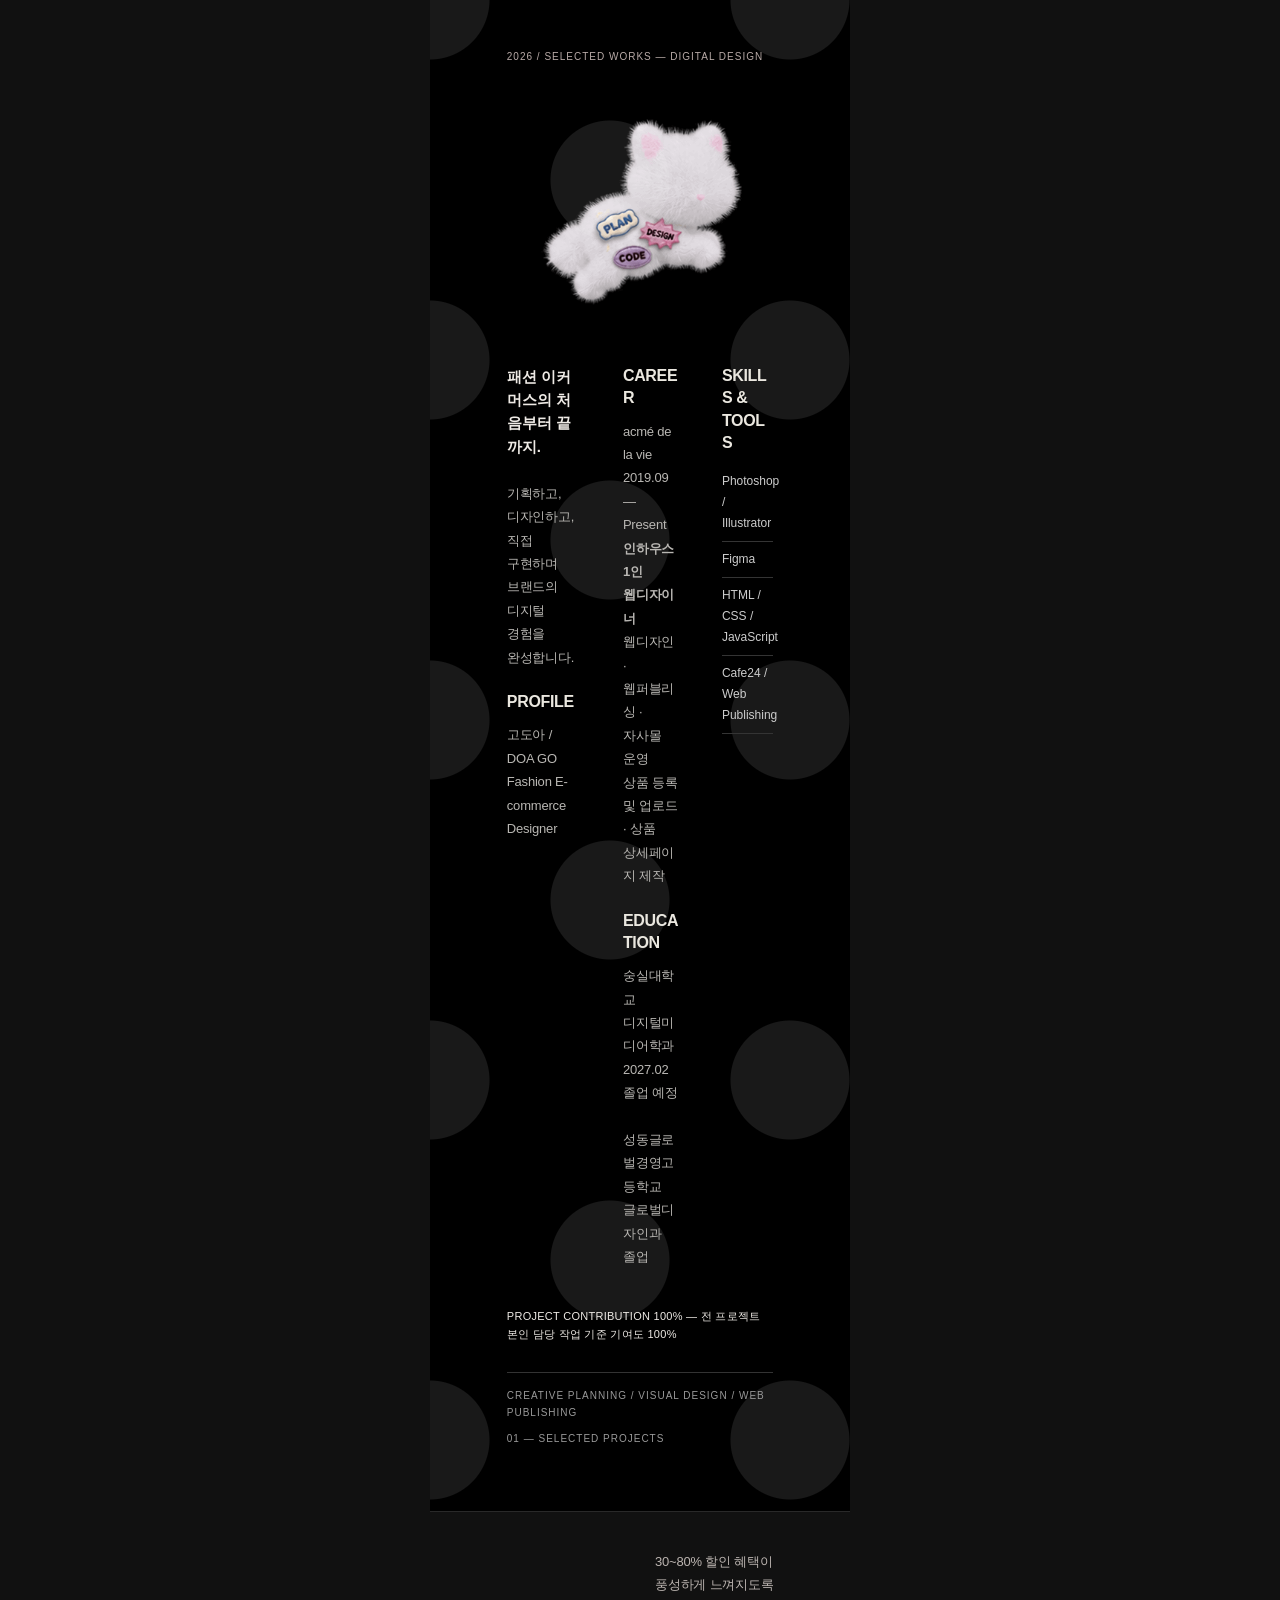
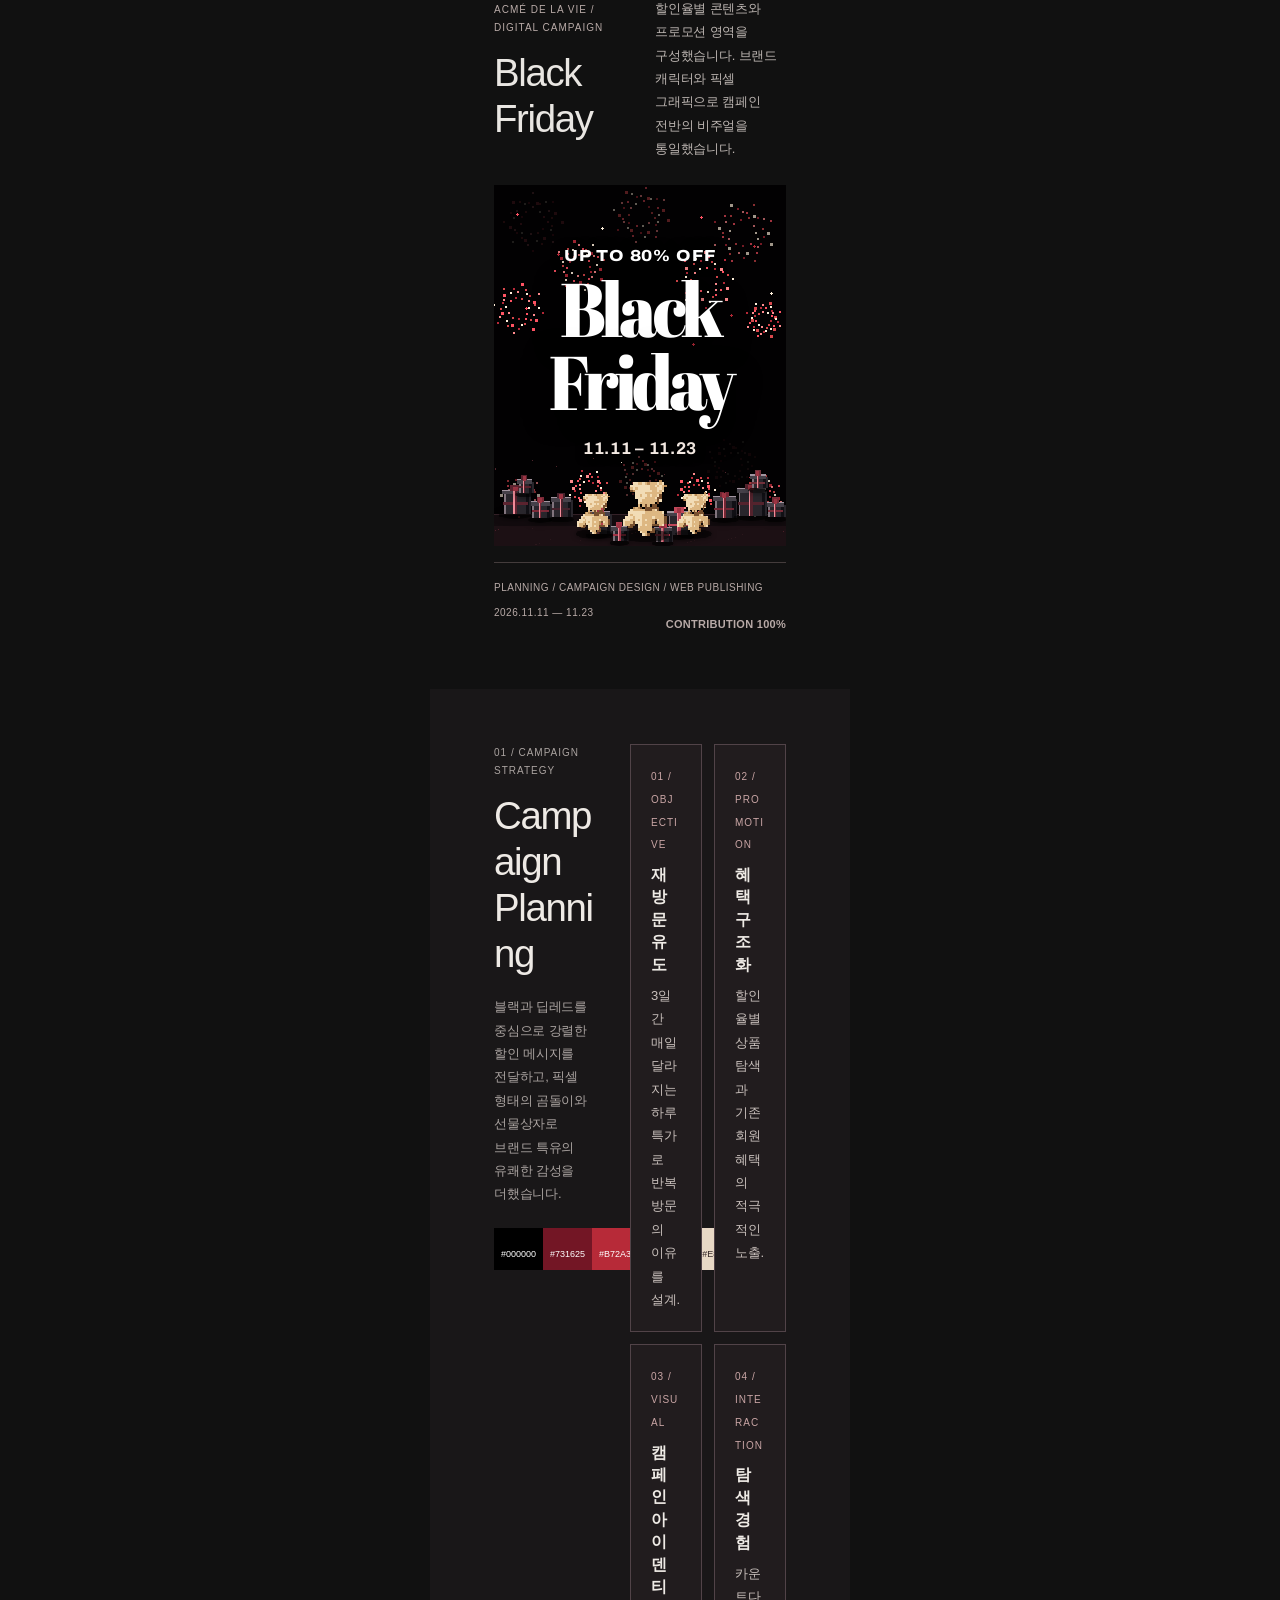
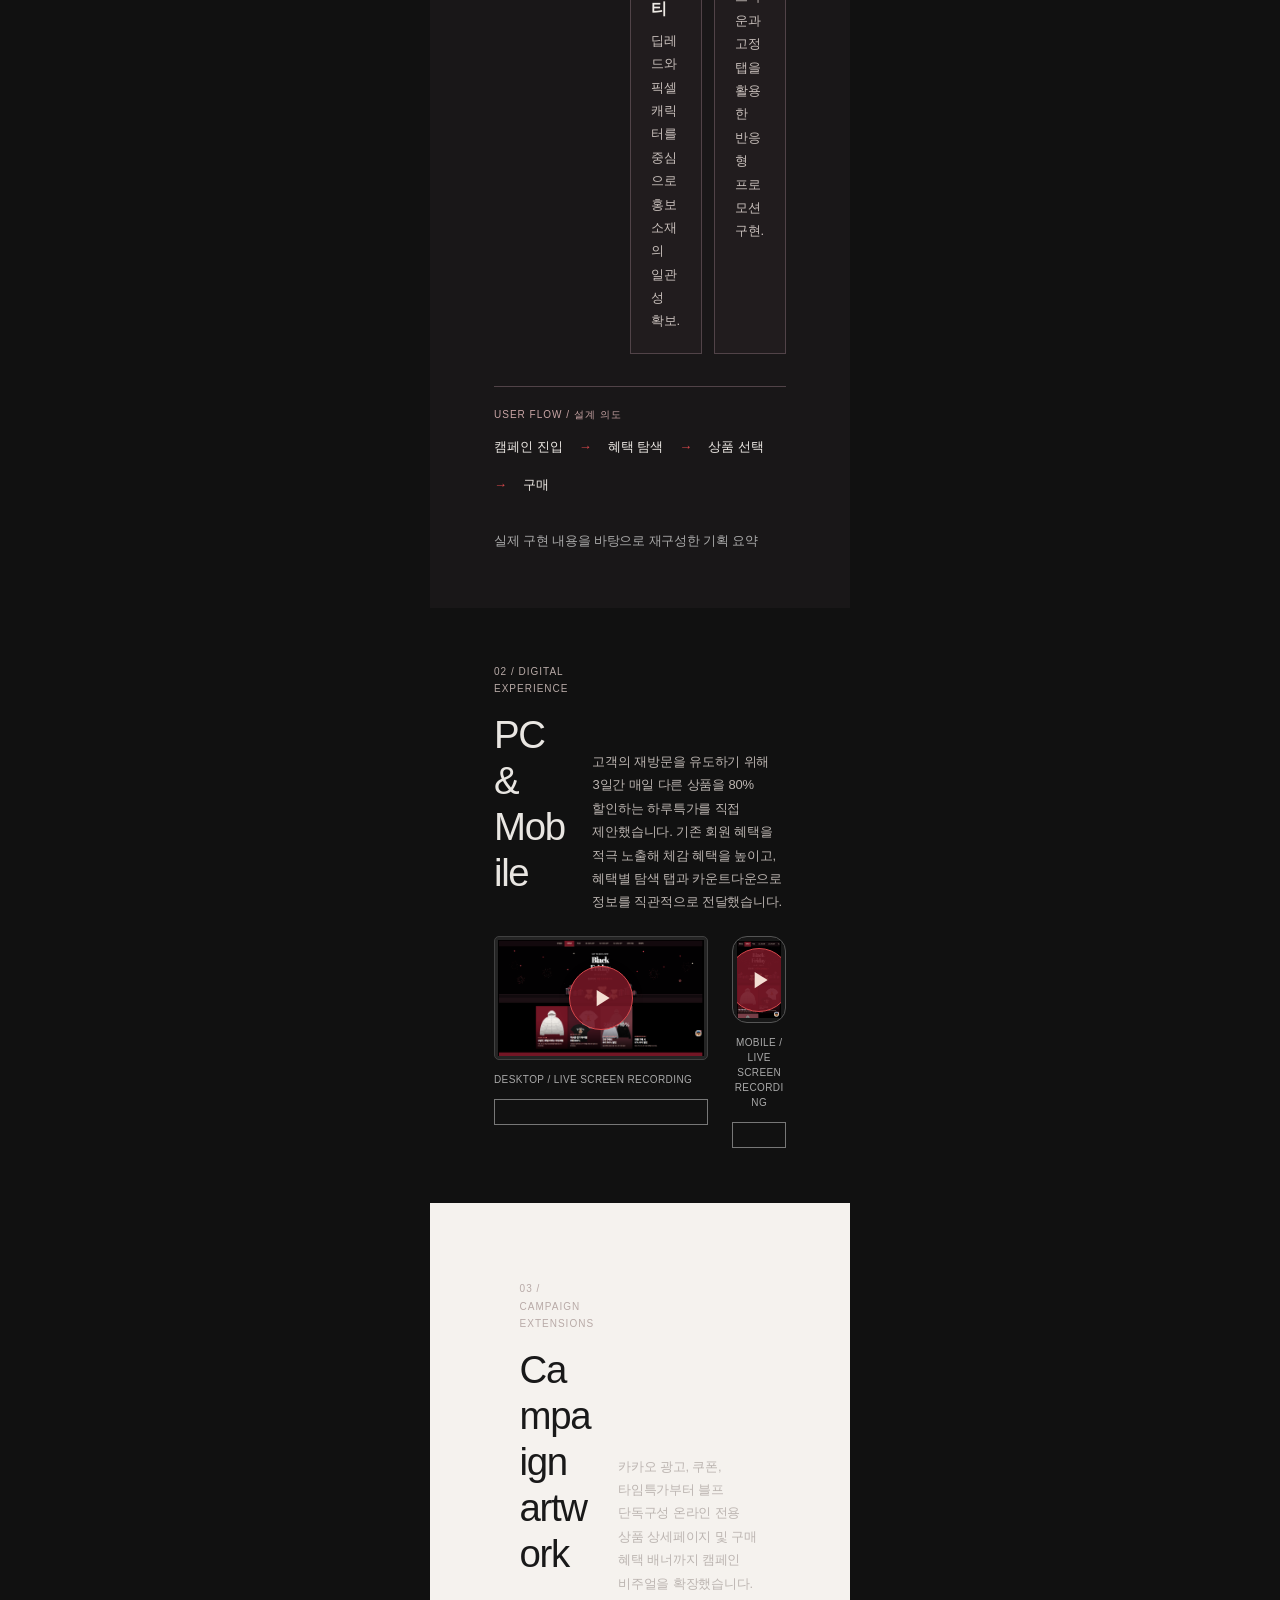
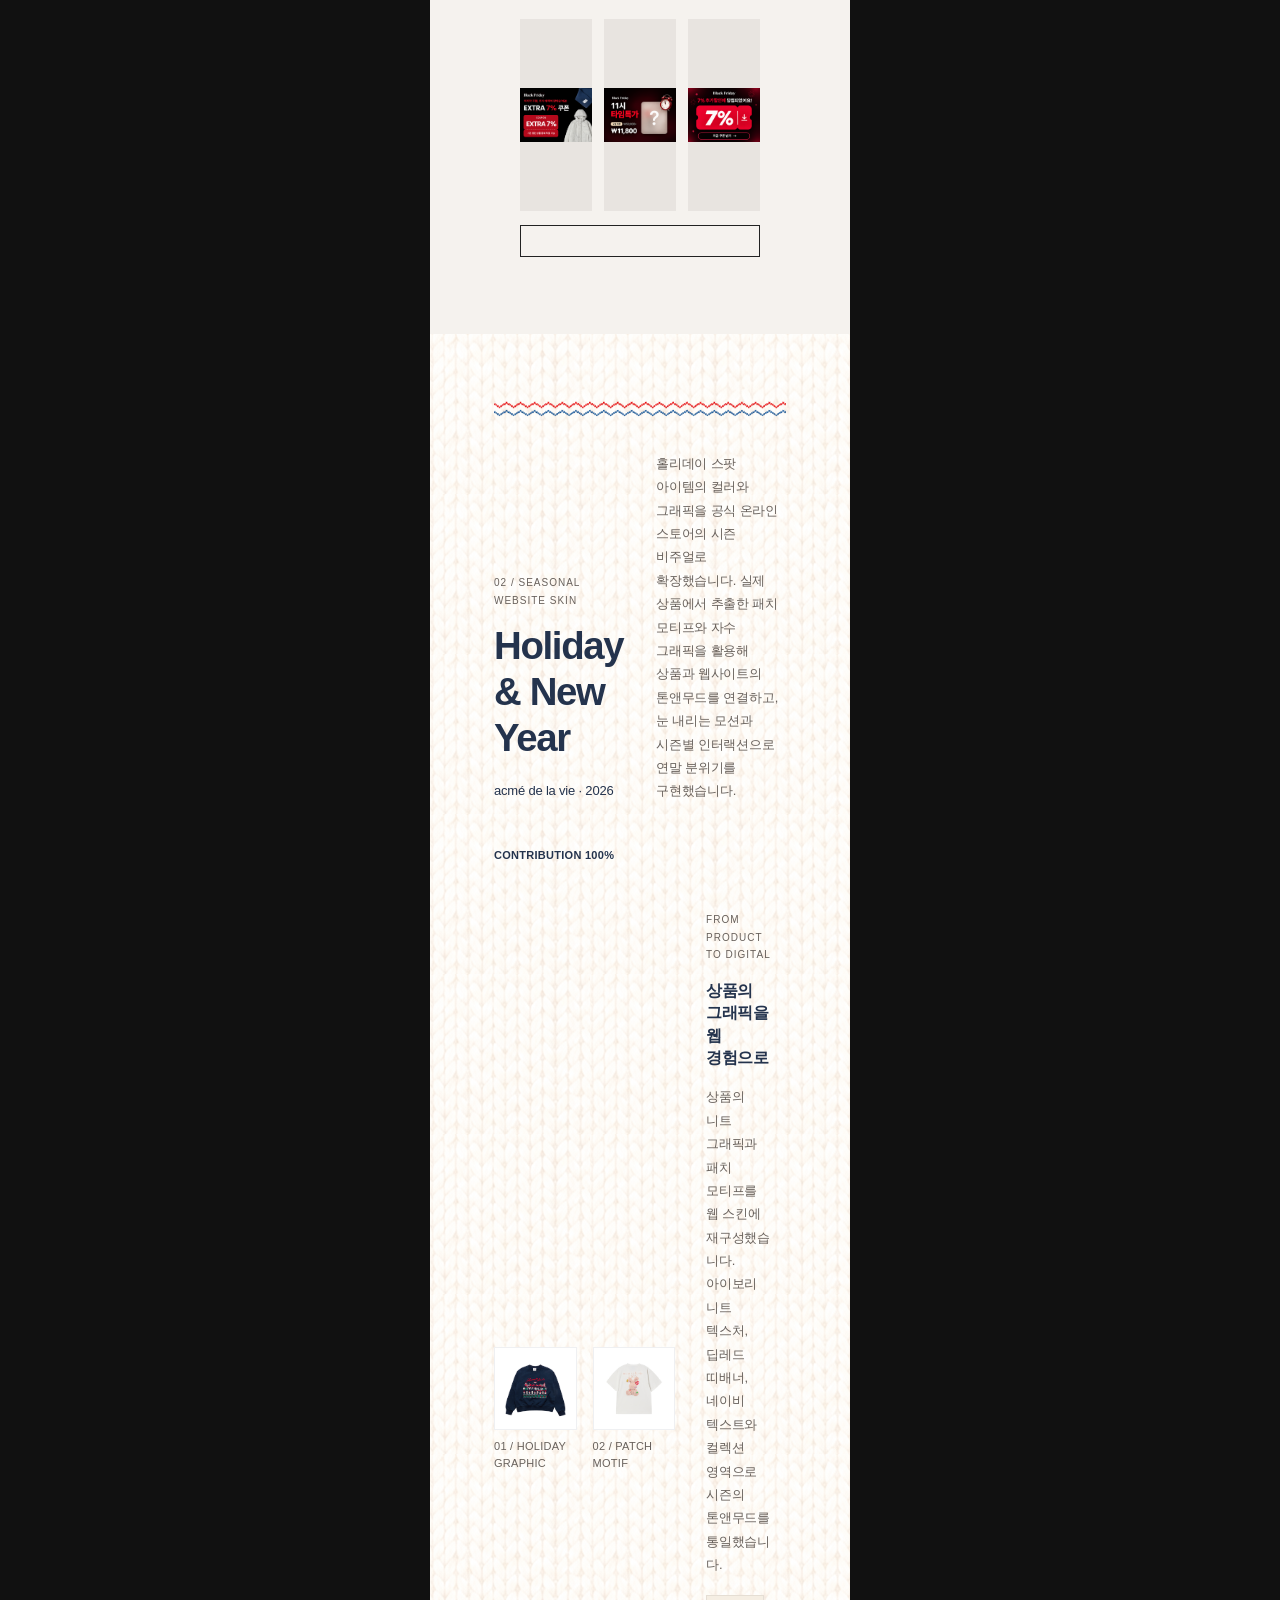
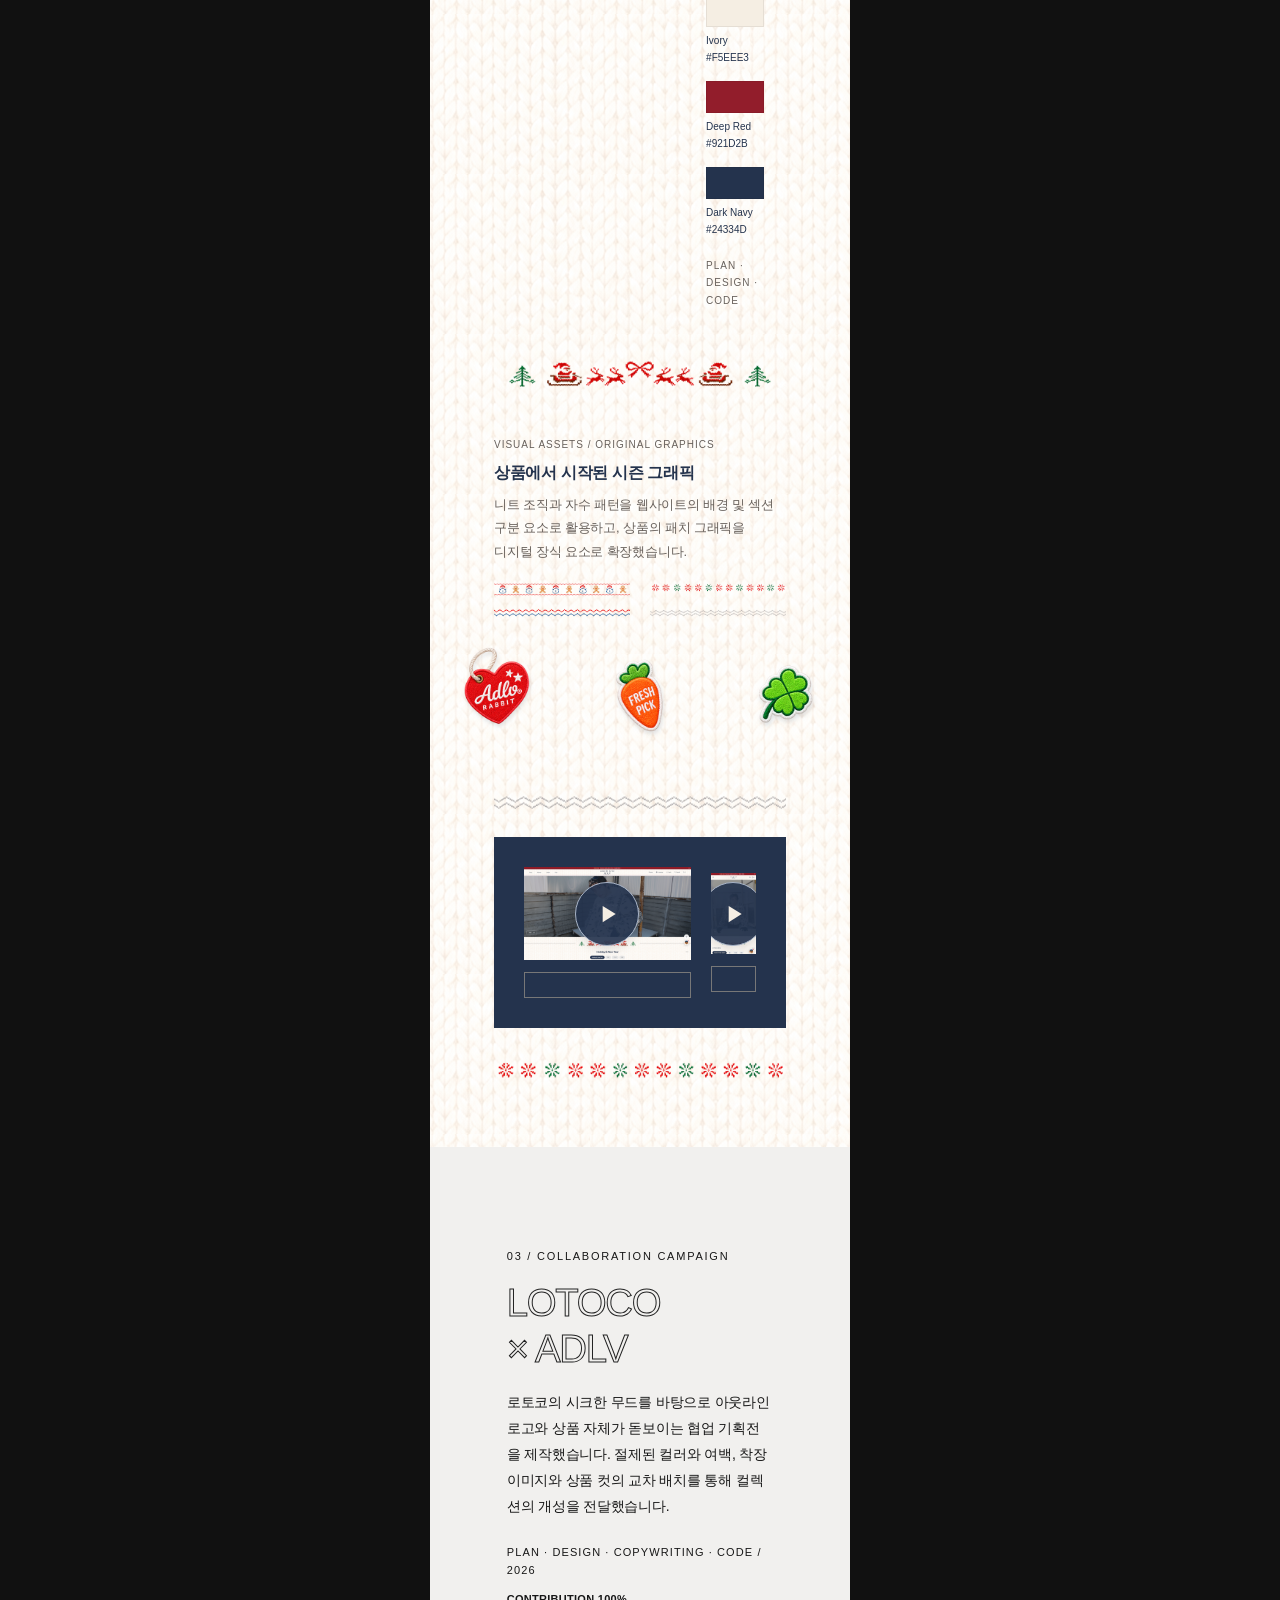
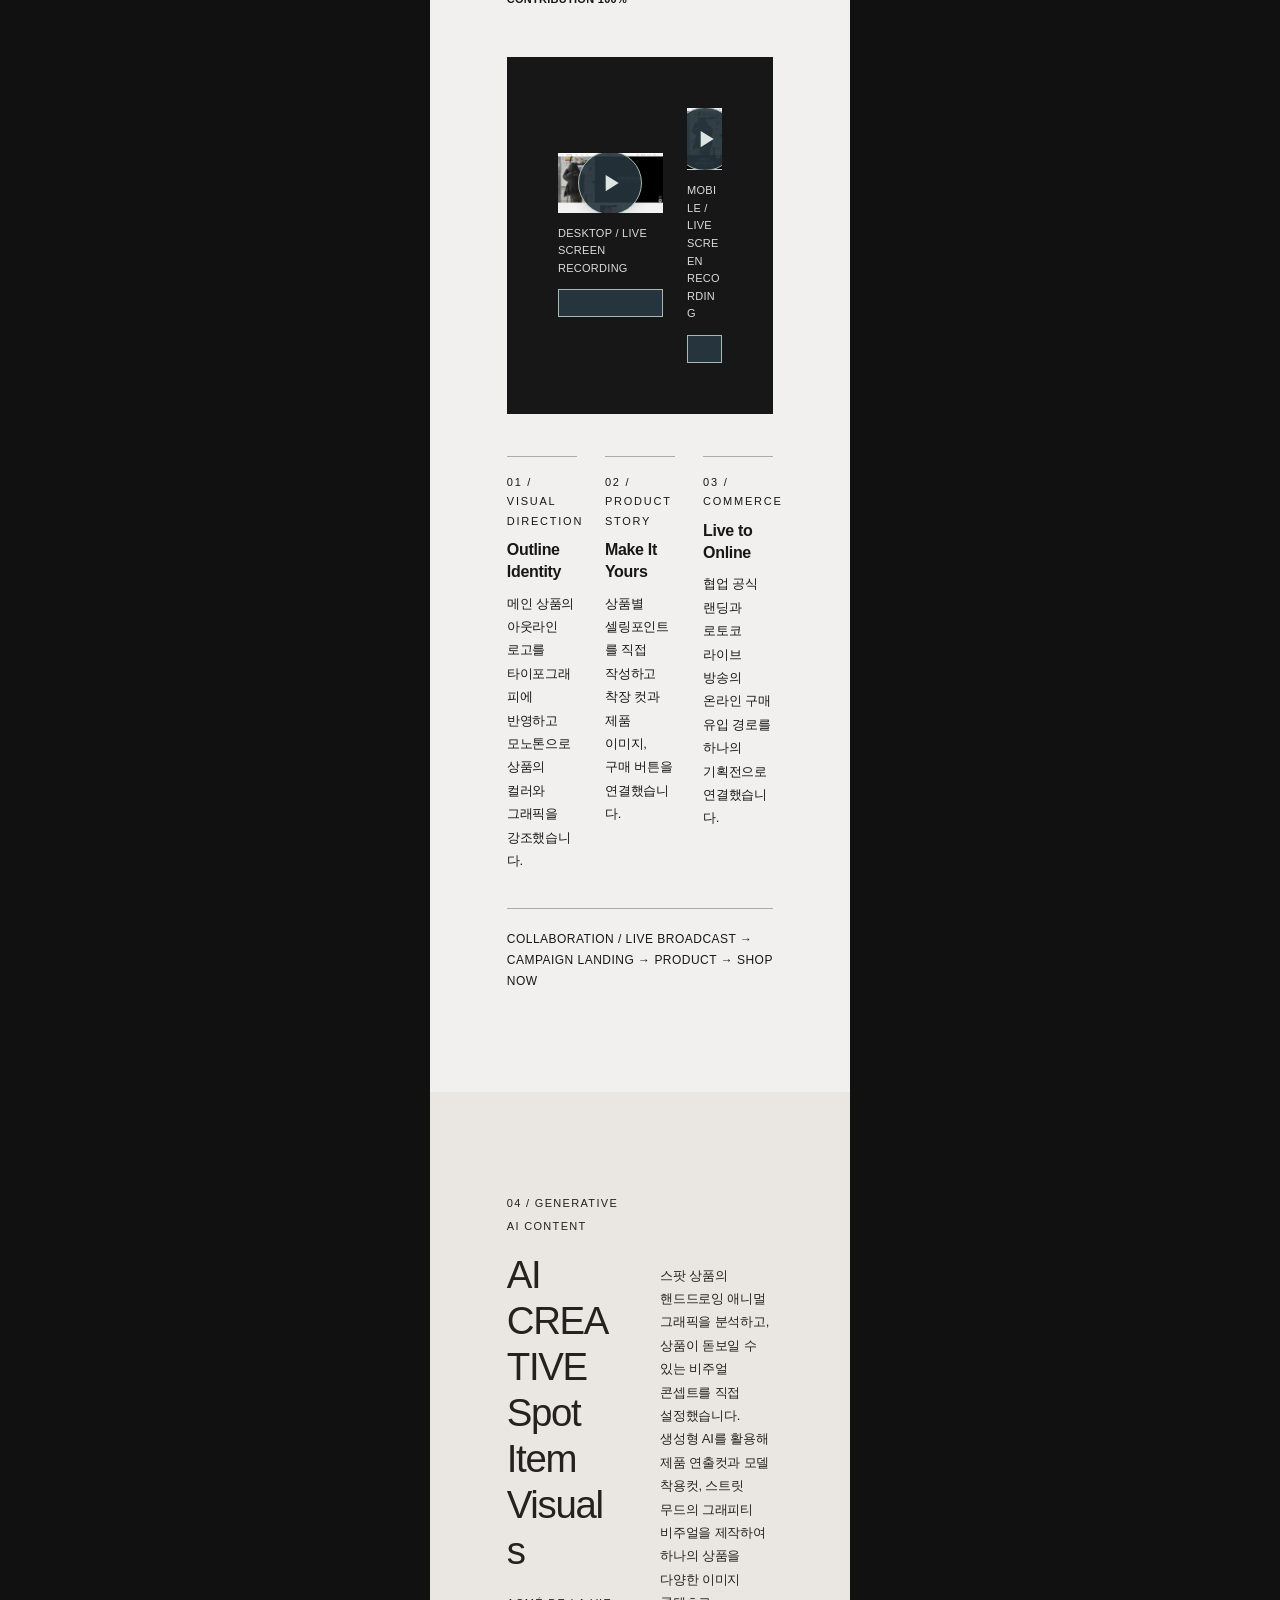
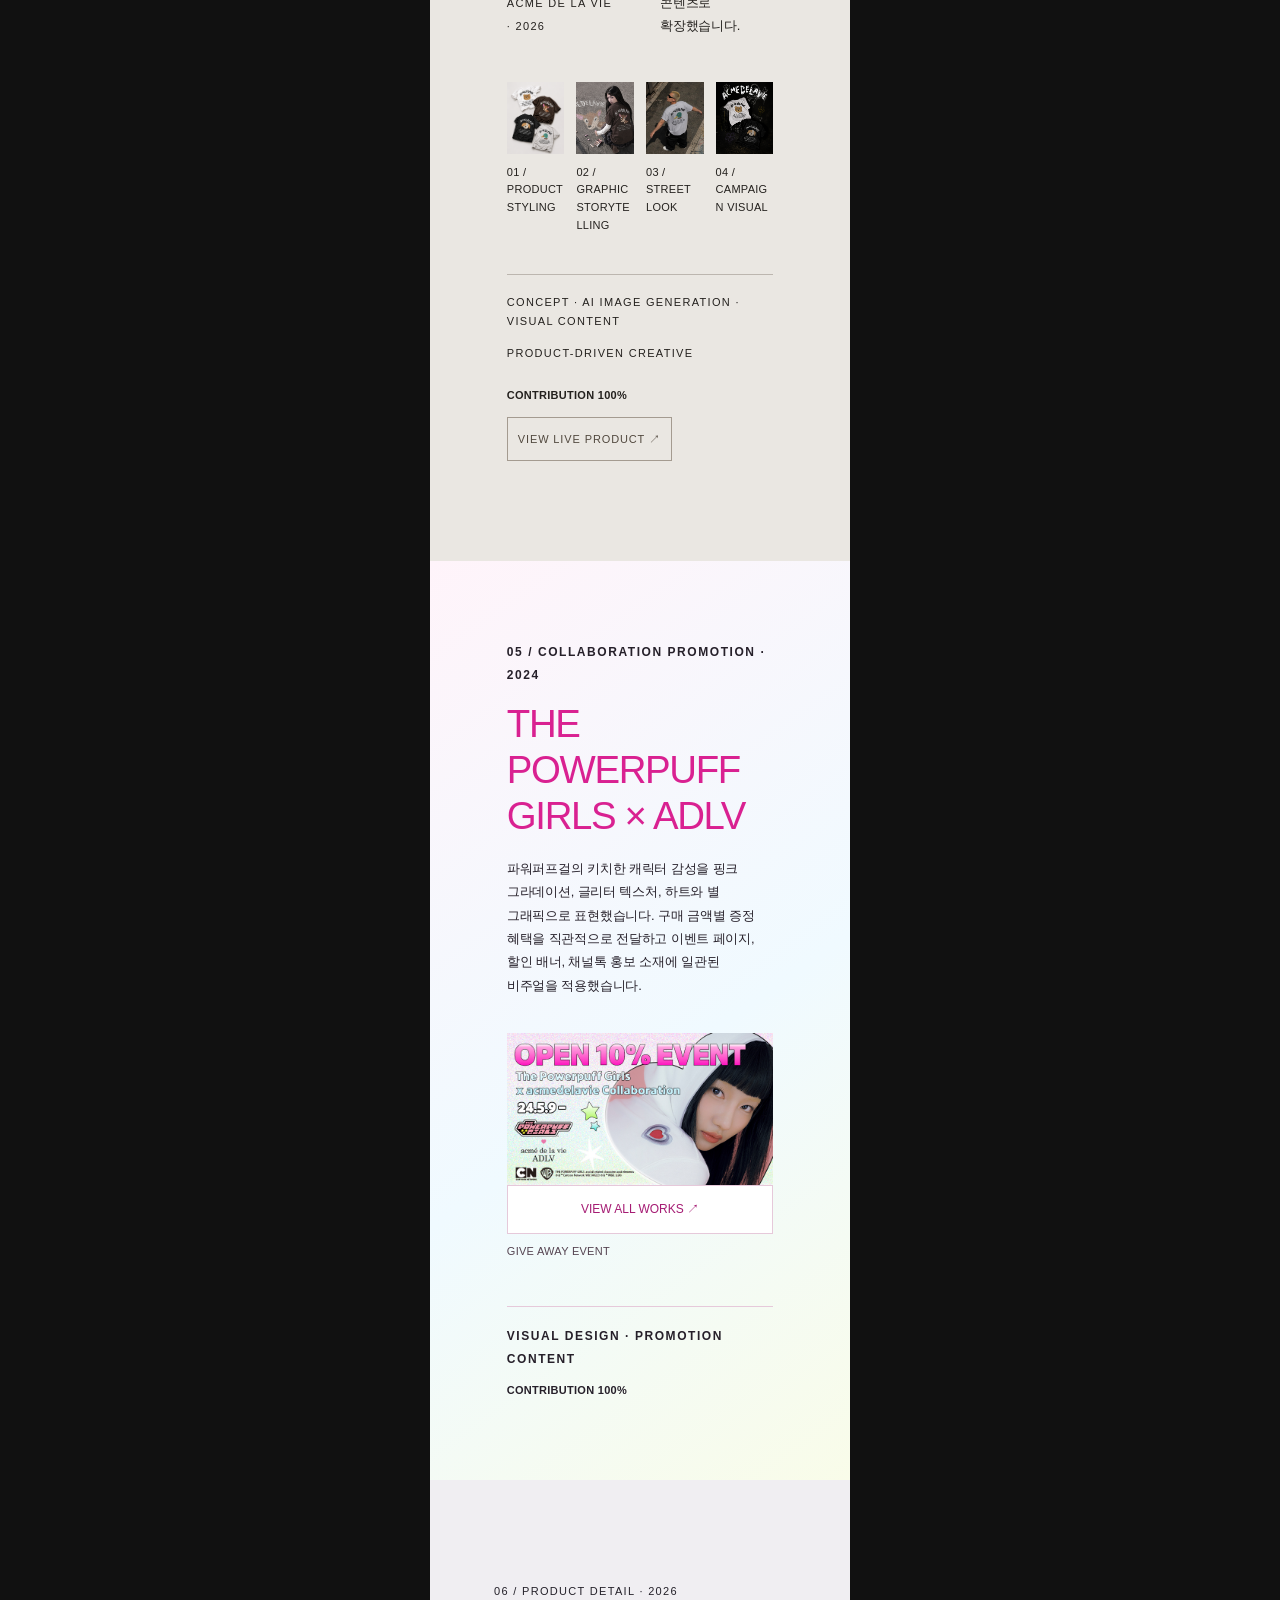
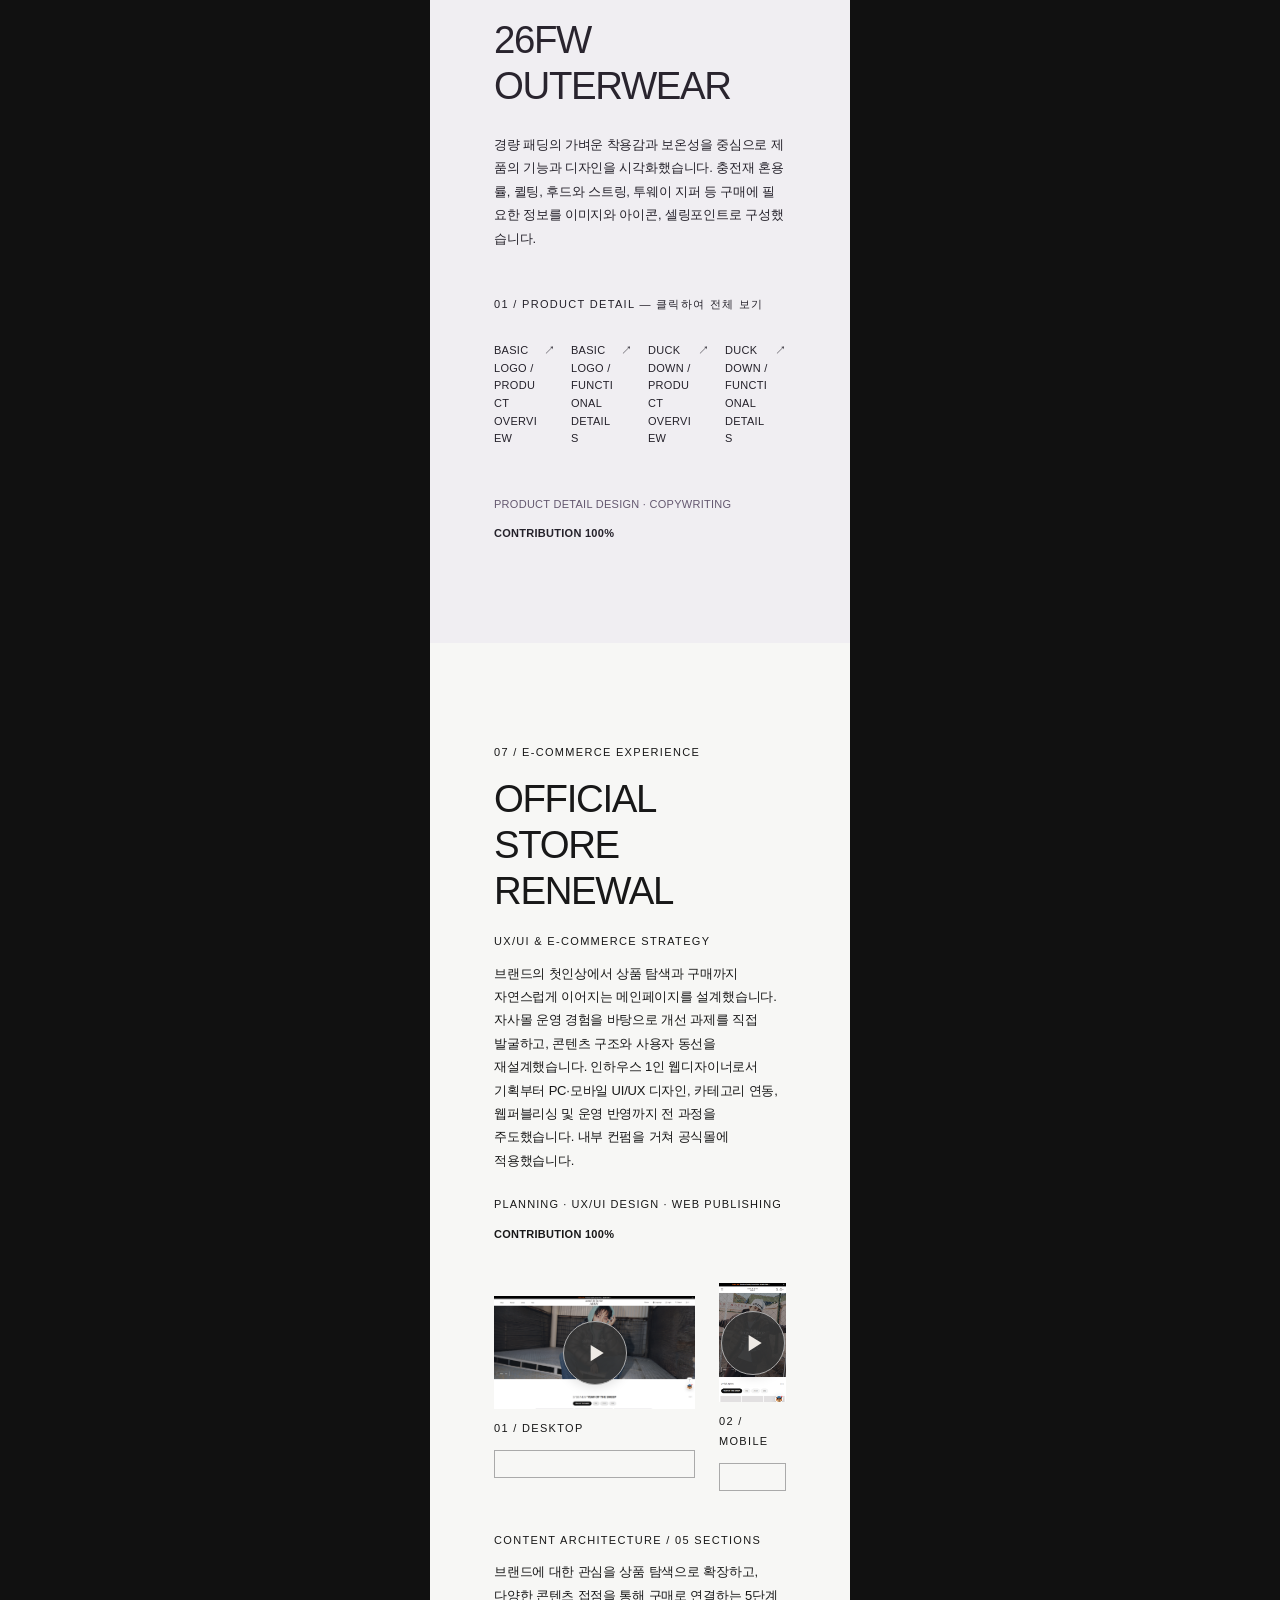
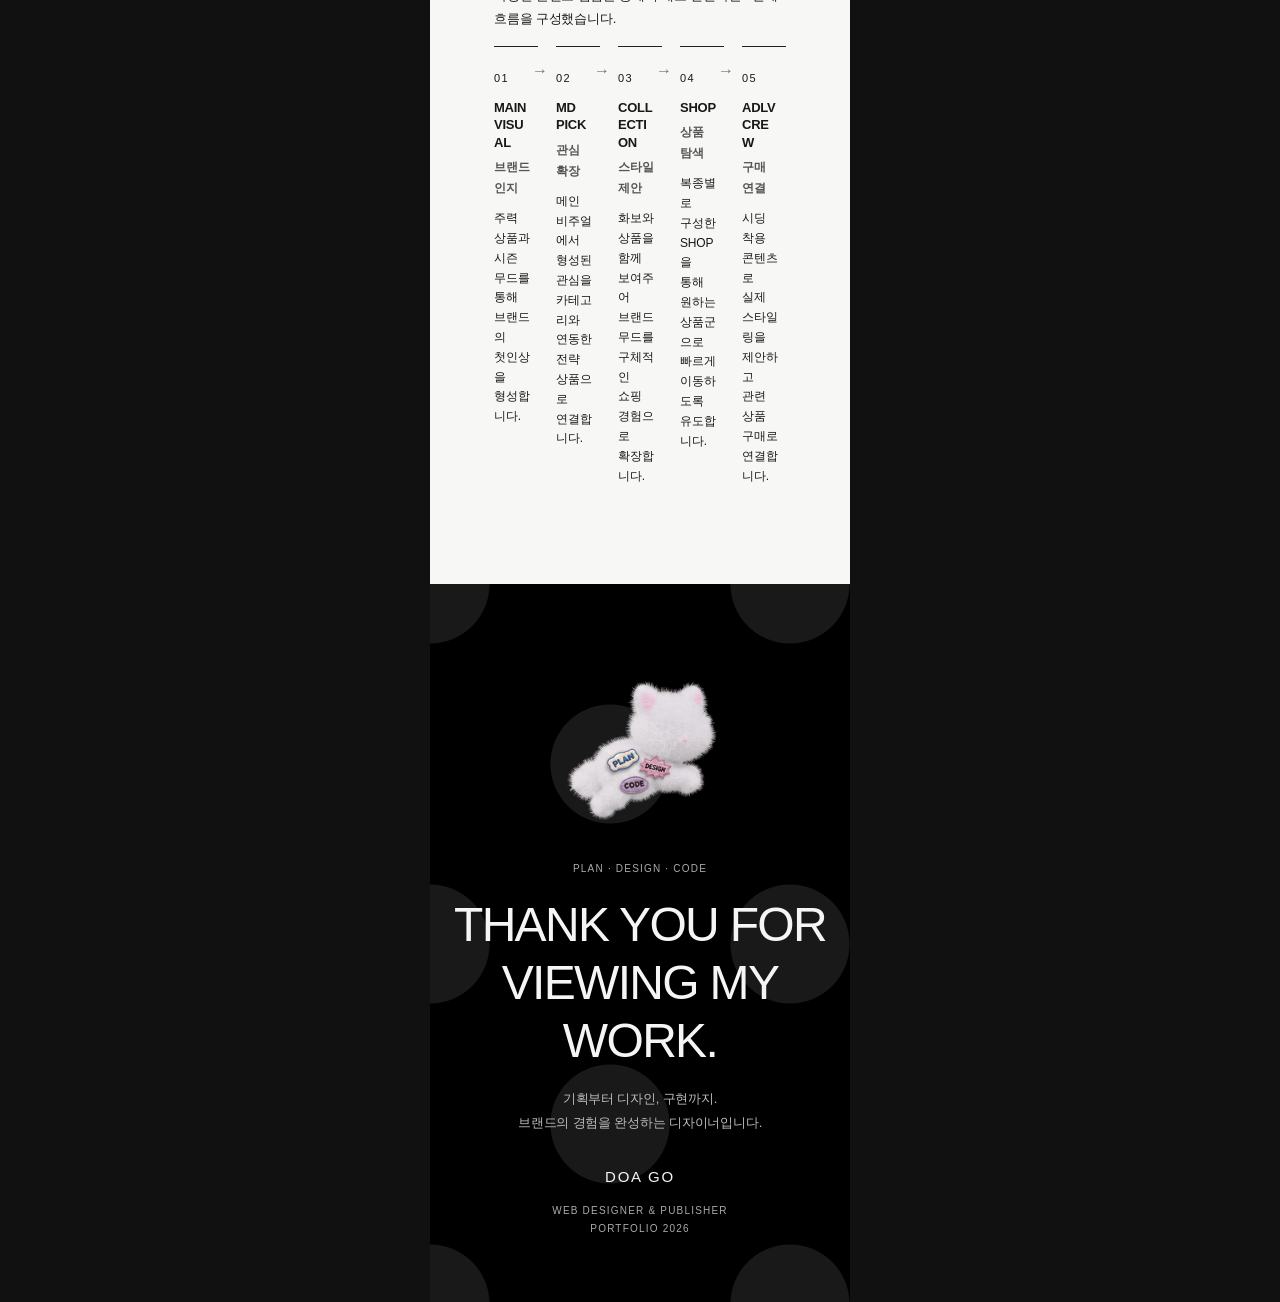
==== commit 2f83e410: "Update print.html" ====
--- a/print.html
+++ b/print.html
@@ -28,11 +28,11 @@
 .portfolio-opening{background:#080808;padding:48px max(6vw,24px) 64px;color:#eeeae5;min-height:0}.profile-inner{max-width:1050px;margin:auto}.paper-stage{position:relative;display:flex;align-items:center;justify-content:center;gap:1%;min-height:250px;padding:35px 0 65px}.paper-word{display:inline-block;background:#eae7df;color:#101010;font-family:"Permanent Marker","Segoe Print",cursive;font-size:clamp(28px,6vw,78px);line-height:1.25;padding:12px 22px;clip-path:polygon(3% 6%,94% 0,100% 82%,84% 100%,0 92%);transform:rotate(-9deg)}.paper-word:nth-child(2){transform:translateY(-32px) rotate(7deg);clip-path:polygon(0 12%,95% 0,100% 94%,9% 100%)}.paper-word:nth-child(3){transform:translateY(28px) rotate(-5deg);clip-path:polygon(5% 0,100% 9%,91% 92%,20% 100%,0 75%)}.paper-word span{display:block;animation:ink-reveal .8s steps(7,end) both}.paper-word:nth-child(2) span{animation-delay:.8s}.paper-word:nth-child(3) span{animation-delay:1.6s}@keyframes ink-reveal{from{clip-path:inset(0 100% 0 0)}to{clip-path:inset(0 0 0 0)}}.profile-grid{display:grid;grid-template-columns:1.3fr 1fr .9fr;gap:42px;align-items:start}.profile-grid h3{font-size:11px;letter-spacing:1px;font-weight:600;margin:0 0 10px;color:#eae7df}.profile-grid p{font-size:12px;line-height:1.8;color:#b9b7b3;margin:0 0 22px;word-break:keep-all}.profile-grid .paper-copy{display:inline-block;background:#eae7df;color:#111;padding:9px 12px;font-weight:700;font-size:15px;line-height:1.55;transform:rotate(-3deg);margin:0 0 24px}.profile-grid .skill{display:block;font-size:12px;padding:7px 0;border-bottom:1px solid #343434;color:#ccc}.profile-bottom{display:flex;justify-content:space-between;border-top:1px solid #333;margin-top:28px;padding-top:14px;font-size:10px;letter-spacing:1px;color:#999}.profile-grid{animation:profile-in .7s 2.3s both}@keyframes profile-in{from{opacity:0;transform:translateY(8px)}to{opacity:1;transform:none}}@media(max-width:650px){.paper-stage{min-height:160px;padding:20px 0 45px}.paper-word{padding:8px 10px}.profile-grid{grid-template-columns:1fr 1fr;gap:22px}.profile-grid>div:first-child{grid-column:1/-1}.profile-bottom{gap:10px;font-size:9px}}@media(prefers-reduced-motion:reduce){.paper-word span,.profile-grid{animation:none}}
 </style><style> .portfolio-opening{background:#000}.paper-stage.torn-stage{display:block;position:relative;width:min(100%,820px);height:auto;aspect-ratio:2.35;margin:0 auto 38px;padding:0;min-height:0;overflow:visible}.torn{position:absolute;display:block;height:auto;animation:arrive 1.15s steps(1,end) var(--delay) both;transform:rotate(var(--r));filter:drop-shadow(2px 4px 2px #0008)}.t0{width:44%;left:5%;top:8%;--r:-9deg;--delay:.15s;--x:-110px;--y:-50px}.t1{width:53%;left:39%;top:25%;--r:6deg;--delay:.65s;--x:100px;--y:-55px}.t2{width:42%;left:24%;top:58%;--r:-5deg;--delay:1.15s;--x:-65px;--y:90px;z-index:2}.t3{width:36%;left:43%;top:69%;--r:8deg;--delay:1s;--x:90px;--y:70px;z-index:0}.t0,.t1{z-index:2}@keyframes arrive{0%{opacity:0;transform:translate(var(--x),var(--y)) rotate(-24deg)}14%{opacity:1;transform:translate(var(--x),var(--y)) rotate(-24deg)}28%{opacity:1;transform:translate(calc(var(--x)*.65),calc(var(--y)*.7)) rotate(14deg)}42%{transform:translate(calc(var(--x)*.3),calc(var(--y)*.35)) rotate(-13deg)}56%{transform:translate(12px,-8px) rotate(9deg)}70%{transform:translate(-6px,5px) rotate(-10deg)}84%{transform:translate(3px,-2px) rotate(var(--r))}100%{opacity:1;transform:rotate(var(--r))}}.profile-grid{animation-delay:2.4s}.profile-grid .paper-copy{background:transparent;color:#eeeae5;padding:0;transform:none}@media(prefers-reduced-motion:reduce){.torn,.profile-grid{animation:none}}</style><style>.bf-extra{background:#151313;border-top:1px solid #302a2a}.bf-extra figure{margin:0}.bf-extra figcaption{font-size:10px;letter-spacing:1px;color:#b9aaa7;margin-top:12px}.bf-ad{max-width:800px;margin:0 auto!important}.bf-extra-grid{display:grid;grid-template-columns:minmax(0,1fr) minmax(0,2.3fr);gap:4vw;align-items:start}.bf-extra-grid img{width:100%;height:auto}.bf-extra-note{margin-top:24px}.bf-exclusive{background:#191718}@media(max-width:700px){.bf-extra-grid{grid-template-columns:1fr;gap:28px}.bf-extra-grid>figure{max-width:320px;margin:auto}}</style><style>.bf-compact{background:#151313}.bf-cards{display:grid;grid-template-columns:1fr .8fr 1.35fr;gap:20px;align-items:start}.bf-cards figure{margin:0;min-width:0}.bf-thumb{width:100%;height:clamp(200px,24vw,340px);background:#211e1e;display:flex;align-items:center;justify-content:center;overflow:hidden;border:0;padding:0;position:relative}.bf-thumb img{width:100%;height:100%;object-fit:contain}.bf-detail{cursor:pointer}.bf-detail img{object-fit:cover;object-position:top}.bf-detail span{position:absolute;bottom:12px;right:12px;background:#111;color:white;padding:8px 12px;font-size:10px}.bf-cards figcaption{font-size:11px;color:#bcb5b1;line-height:1.8;margin-top:10px}#bfFull{width:min(540px,92vw);max-height:90vh;padding:0;border:0;background:#111;color:white;overflow:auto}#bfFull::backdrop{background:#000b}#bfFull button{position:sticky;top:0;width:100%;padding:12px;background:#111;color:white;border:0;cursor:pointer}#bfFull img{width:100%;height:auto}@media(max-width:700px){.bf-cards{grid-template-columns:1fr;gap:24px}.bf-thumb{height:280px}}</style><style>.holiday{background:#F5EEE3;color:#24334D;padding-top:65px;padding-bottom:65px}.holiday .eyebrow,.holiday .copy{color:#68615c}.holiday h2{font-size:clamp(26px,3vw,40px);font-weight:600}.holiday .hol-head{display:grid;grid-template-columns:1fr 1fr;gap:32px;align-items:end;margin-bottom:32px}.hol-origin{display:grid;grid-template-columns:1fr 1fr 1.15fr;gap:16px;align-items:center;margin-bottom:36px}.hol-origin figure{margin:0}.hol-origin img{aspect-ratio:1;object-fit:contain;background:white}.hol-origin figcaption,.hol-label{font-size:10px;letter-spacing:1px;margin-top:8px;color:#68615c}.hol-note{padding:15px}.hol-colors{display:flex;margin:18px 0;gap:5px}.hol-colors i{width:34px;height:25px;border:1px solid #0001}.hol-motion{display:grid;grid-template-columns:minmax(0,3.7fr) minmax(0,1fr);gap:20px;align-items:start}.hol-motion video{width:100%;border:1px solid #d8d2c8;border-radius:5px}.hol-motion .hol-mobile{max-width:245px;margin:auto;width:100%}@media(max-width:700px){.holiday .hol-head{grid-template-columns:1fr;gap:12px}.hol-origin{grid-template-columns:1fr 1fr}.hol-note{grid-column:1/-1;padding:0}.hol-motion{grid-template-columns:1fr}.holiday{padding-top:36px;padding-bottom:36px}}</style><style>.holiday{background:linear-gradient(#fff7,#fff7),url("assets/03-holiday-skin/knit-background.png") repeat!important;background-size:auto,160px auto!important;overflow:hidden}.holiday .hol-band{display:block;width:100%;height:auto;object-fit:contain;margin:24px auto;max-height:76px}.holiday .hol-top{margin:0 0 32px;max-height:30px}.holiday .hol-bottom{margin:32px 0 0;max-height:48px}.holiday .hol-source{padding:22px 0 8px;max-width:100%;}.holiday .hol-source h3{font-size:20px;margin:8px 0}.holiday .hol-patterns{display:grid;grid-template-columns:1fr 1fr;gap:12px 20px;margin:20px 0}.holiday .hol-patterns .hol-band{margin:0;max-height:65px;min-width:0}.holiday .hol-patches{display:flex;justify-content:center;align-items:center;gap:clamp(4px,3vw,36px);margin:12px 0}.holiday .hol-patches img{width:clamp(40px,10vw,110px);height:auto;object-fit:contain;filter:drop-shadow(1px 3px 2px #24334d22)}.holiday .hol-origin figure img{border:1px solid #24334d12}.holiday .hol-motion{background:#24334D;padding:clamp(12px,2.5vw,30px);border-radius:0}.holiday .hol-motion .hol-label{color:#F5EEE3}@media(max-width:700px){.holiday .hol-patterns{grid-template-columns:1fr}}</style><style>.lotoco{background:#f1f0ee;color:#171717;padding:100px max(6vw,24px);font-family:inherit}.lotoco *{box-sizing:border-box}.lotoco .lc-kicker{font-size:11px;letter-spacing:.16em}.lotoco h2{font-size:clamp(32px,6vw,86px);line-height:1.05;margin:24px 0;color:transparent;-webkit-text-stroke:1px #222;letter-spacing:-.04em}.lotoco .lc-intro{max-width:680px;font-size:14px;line-height:1.85}.lotoco .lc-meta{font-size:11px;letter-spacing:.1em;margin:24px 0 48px}.lc-stage{background:#171717;padding:clamp(16px,4vw,56px);display:grid;grid-template-columns:minmax(0,3fr) minmax(0,1fr);gap:24px;align-items:center}.lc-stage video{display:block;width:100%;height:auto;background:#fff}.lc-stage figure{margin:0;min-width:0}.lc-stage figcaption{color:#ddd;font-size:10px;letter-spacing:.12em;margin-top:12px}.lc-points{display:grid;grid-template-columns:repeat(3,1fr);gap:28px;margin-top:42px}.lc-points article{border-top:1px solid #aaa;padding-top:16px}.lc-points h3{font-size:16px;margin:8px 0}.lc-points p{font-size:13px;line-height:1.7;margin:0}.lc-flow{margin-top:36px;border-top:1px solid #aaa;padding-top:20px;font-size:12px;letter-spacing:.04em}@media(max-width:650px){.lotoco{padding:56px 20px}.lc-stage{grid-template-columns:1fr}.lc-stage figure:last-child{width:65%;margin:auto}.lc-points{grid-template-columns:1fr}}</style><style>.ai-project{background:#eae7e2;color:#24211e;padding:100px max(6vw,24px);font-family:Arial,Pretendard,sans-serif}.ai-project .ai-head{display:grid;grid-template-columns:1fr 1fr;gap:40px;align-items:end;margin-bottom:44px}.ai-project h2{font-size:clamp(32px,5vw,70px);line-height:.98;letter-spacing:-.055em;margin:16px 0}.ai-project p{font-size:14px;line-height:1.85;margin:0;word-break:keep-all}.ai-project small{font-size:11px;letter-spacing:.12em}.ai-project .ai-grid{display:grid;grid-template-columns:repeat(4,minmax(0,1fr));gap:12px}.ai-project figure{margin:0;min-width:0}.ai-project img{width:100%;aspect-ratio:4/5;object-fit:contain;background:#dcd8d2;display:block}.ai-project figcaption{font-size:11px;margin-top:10px;letter-spacing:.05em}.ai-project .ai-foot{border-top:1px solid #bcb6af;margin-top:40px;padding-top:18px;display:flex;justify-content:space-between;gap:12px;flex-wrap:wrap}@media(max-width:700px){.ai-project{padding:60px 20px}.ai-project .ai-head{grid-template-columns:1fr;gap:16px}.ai-project .ai-grid{grid-template-columns:repeat(2,minmax(0,1fr))}}</style><style>.ppg{background:linear-gradient(145deg,#fff4fa,#f0faff 55%,#f9fce9);color:#26202a;padding:80px max(6vw,20px);}.ppg-inner{max-width:1180px;margin:auto}.ppg small{font-size:12px;letter-spacing:.13em;font-weight:700}.ppg h2{font-size:clamp(32px,5vw,66px);line-height:1.05;letter-spacing:-.045em;margin:18px 0;color:#d92191}.ppg p{max-width:760px;font-size:15px;line-height:1.8}.ppg-grid{display:grid;grid-template-columns:1.2fr .85fr .95fr;gap:18px;margin-top:35px;align-items:start}.ppg figure{margin:0;min-width:0}.ppg img{display:block;width:100%;height:auto}.ppg figcaption{font-size:12px;margin:9px 0 20px;color:#554451}.ppg-detail{display:block;height:clamp(250px,36vw,480px);overflow:hidden;position:relative;background:white}.ppg-detail img{height:auto}.ppg-detail span{position:absolute;bottom:0;left:0;right:0;padding:12px;background:#fff0fa;color:#a51b73;text-align:center;font-size:12px}.ppg a{color:inherit;text-decoration:none}.ppg dialog{border:0;padding:16px;width:min(650px,92vw);max-height:90vh;background:white;overflow:auto}.ppg dialog::backdrop{background:#000a}.ppg dialog button{position:sticky;top:0;float:right;background:#222;color:white;border:0;padding:10px;cursor:pointer}.ppg-role{border-top:1px solid #e6c9da;padding-top:18px;margin-top:25px}@media(max-width:700px){.ppg-grid{grid-template-columns:1fr}.ppg{padding:45px 20px}.ppg-detail{height:360px}}</style><style>.outerwear{background:#f0eef2;color:#24212a;padding:100px 5vw}.ow-inner{max-width:1200px;margin:auto}.ow-inner h2{font-size:clamp(34px,6vw,80px);line-height:.95;letter-spacing:-.055em;margin:20px 0;color:#29242e}.ow-inner small,.ow-kicker,.outerwear figcaption{font-size:11px;letter-spacing:.12em}.ow-intro{max-width:720px;font-size:15px;line-height:1.9;margin:24px 0 45px}.ow-grid{display:grid;grid-template-columns:repeat(4,minmax(0,1fr));gap:16px}.outerwear figure{margin:0;min-width:0}.ow-open{display:block;width:100%;padding:0;border:0;background:white;cursor:zoom-in;overflow:hidden}.ow-open img{display:block;width:100%;aspect-ratio:3/4;object-fit:cover;object-position:top}.outerwear figcaption{display:flex;justify-content:space-between;gap:6px;padding:12px 0;line-height:1.5}.ow-pop{display:grid;grid-template-columns:repeat(2,minmax(0,1fr));gap:16px;max-width:700px;margin:auto}.ow-pop img{object-fit:contain}.ow-kicker{margin:45px 0 16px}.ow-dialog{border:0;padding:0;width:min(90vw,850px);max-height:90vh;background:white;overflow:auto}.ow-dialog::backdrop{background:#000b}.ow-dialog img{display:block;width:100%;height:auto}.ow-close{position:sticky;top:0;display:block;margin-left:auto;background:#29242e;color:white;border:0;padding:12px 20px;cursor:pointer;z-index:2}.ow-role{font-size:12px;letter-spacing:.1em;margin-top:36px;color:#64586f}@media(max-width:700px){.outerwear{padding:60px 5vw}.ow-grid{grid-template-columns:repeat(2,minmax(0,1fr));gap:10px}.ow-pop{gap:10px}}</style><style> .bf-gallery{background:#f5f2ee;color:#191919;padding:clamp(36px,6vw,90px) clamp(20px,7vw,110px)}.bf-preview{display:grid;grid-template-columns:repeat(3,minmax(0,1fr));gap:12px;margin:24px 0 14px}.bf-preview img{width:100%;height:clamp(100px,15vw,210px);object-fit:contain;background:#e8e4e0;display:block}.bf-view{width:100%;display:flex;justify-content:space-between;background:transparent;border:1px solid #222;padding:15px 18px;font:inherit;font-size:12px;letter-spacing:.08em;cursor:pointer;color:#222}.bf-gallery dialog{background:#f8f6f3;color:#171717;border:0;padding:20px;width:min(1000px,92vw);max-height:88vh;overflow:auto}.bf-gallery dialog::backdrop{background:#000b}.bf-dialog-head{display:flex;justify-content:space-between;gap:12px;align-items:center;position:sticky;top:0;background:#f8f6f3;padding:10px 0;z-index:1;font-size:12px}.bf-gallery dialog button{cursor:pointer;color:#222}.bf-gallery-grid{display:grid;grid-template-columns:repeat(3,minmax(0,1fr));gap:14px}.bf-gallery-item{border:0;background:transparent;text-align:left;padding:0;font-size:11px}.bf-gallery-item img{display:block;width:100%;height:200px;object-fit:contain;background:#e8e4e0;margin-bottom:8px}#bfImage{width:min(1000px,94vw);text-align:right}#bfImage img{display:block;max-width:100%;height:auto;margin:12px auto 0} .contribution-note{font-size:12px;letter-spacing:.04em;line-height:1.7;margin-top:18px}.project-credit{font-size:11px;letter-spacing:.09em;margin-top:12px;font-weight:600}@media(max-width:600px){.bf-gallery-grid{grid-template-columns:repeat(2,minmax(0,1fr))}.bf-gallery-item img{height:140px}.bf-preview{gap:5px}}</style><style>.ppg .ppg-clean{grid-template-columns:1.75fr 1fr;gap:24px;max-width:1000px;margin:36px auto 0;align-items:start}.ppg-clean figure>img,.ppg-clean .ppg-detail{height:clamp(220px,32vw,390px);width:100%;object-fit:contain;background:#fff}.ppg-clean .ppg-detail img{width:100%;height:auto}.ppg-more{text-align:center;margin:12px 0 28px}.ppg-more button{background:transparent;border:1px solid #b87c9e;color:#8b285f;padding:13px 25px;font-size:12px;letter-spacing:.1em;cursor:pointer}.ppg #ppg-works{width:min(1000px,92vw);box-sizing:border-box}.ppg-gallery{clear:both;display:grid;grid-template-columns:1fr 1fr;gap:20px;padding-top:20px}.ppg-gallery figure>img{max-height:500px;object-fit:contain}.ppg-gallery .ppg-detail{height:400px}@media(max-width:700px){.ppg .ppg-clean{grid-template-columns:1fr;gap:10px}.ppg-gallery{grid-template-columns:1fr}.ppg-clean figure>img{height:auto}.ppg-clean .ppg-detail{height:300px}}</style><style>.ppg .ppg-clean{grid-template-columns:minmax(0,420px);justify-content:center}.ppg #ppg-works .ppg-gallery{align-items:start}.ppg #ppg-works .ppg-gallery figure>img{max-height:none;height:auto;object-fit:contain}.ppg #ppg-works .ppg-gallery figure:first-child{position:sticky;top:45px}@media(max-width:700px){.ppg #ppg-works .ppg-gallery figure:first-child{position:static}}</style><style>#powerpuff .ppg-clean{display:grid;grid-template-columns:minmax(0,560px);justify-content:center}#powerpuff .ppg-clean .ppg-detail{height:auto;overflow:visible;background:transparent;display:block}#powerpuff .ppg-clean .ppg-detail img{display:block;width:100%;height:auto;object-fit:contain}#powerpuff .ppg-detail span{position:static;display:block;background:#fff;color:#a51b73;border:1px solid #e6c9da;padding:13px}#powerpuff #ppg-works .ppg-gallery{display:grid;grid-template-columns:1fr 1fr;gap:20px} @media(max-width:600px){#powerpuff #ppg-works .ppg-gallery{grid-template-columns:1fr}}</style><style>.opening-cat{display:flex;justify-content:center;align-items:center;width:100%;margin:0 auto 24px}.opening-cat img{display:block;width:min(100%,360px);height:auto;object-fit:contain}.portfolio-opening .profile-grid{animation:none;opacity:1;transform:none}@media(max-width:600px){.opening-cat{margin-bottom:18px}.opening-cat img{width:min(78vw,290px)}}</style><style>#portfolio-opening .opening-cat{display:flex!important;position:relative!important;visibility:visible!important;opacity:1!important;justify-content:center!important;background:#000!important;min-height:260px}#portfolio-opening .opening-cat img{display:block!important;position:static!important;visibility:visible!important;opacity:1!important;width: min(85vw,360px)!important;height:auto!important;animation:none!important;transform:none!important}</style><style>#portfolio-opening,.portfolio-ending{background-size:240px 240px!important;background-position:0 0,120px 120px!important}@media(max-width:600px){#portfolio-opening,.portfolio-ending{background-size:170px 170px!important;background-position:0 0,85px 85px!important}}</style><style>
 .motionstage{align-items:start;gap:24px}.bf-device-column{min-width:0;display:flex;flex-direction:column;align-items:stretch;gap:10px}.bf-device-column .desktop,.bf-device-column .phone{margin:0 auto;min-width:0}.bf-device-column .phone{width:100%;max-width:245px}.bf-device-caption{position:static;font-size:10px;line-height:1.5;letter-spacing:.04em;color:#aaa;text-align:center;overflow-wrap:anywhere}.bf-device-column:first-child .bf-device-caption{text-align:left}.bf-full-trigger{white-space:normal;line-height:1.5;border-radius:0 0 10px 10px}.print-recording,.print-portfolio-link{display:none}
-@media screen and (max-width:700px){.motionstage{grid-template-columns:minmax(0,1fr);gap:28px}.bf-device-column .phone{width:60%;max-width:245px}.bf-device-column:first-child .bf-device-caption{text-align:center}}
+@media (max-width:700px){.motionstage{grid-template-columns:minmax(0,1fr);gap:28px}.bf-device-column .phone{width:60%;max-width:245px}.bf-device-column:first-child .bf-device-caption{text-align:center}}
 
 
 </style><style>
-.bf-strategy{display:grid;grid-template-columns:minmax(0,1fr) minmax(0,1.5fr);gap:32px;align-items:start}.strategy-grid{display:grid;grid-template-columns:repeat(2,minmax(0,1fr));gap:12px}.strategy-grid article{border:1px solid #514348;padding:20px;background:#211c1e}.strategy-grid small,.strategy-flow small{color:#c9a5a5;font-size:10px;letter-spacing:1px}.strategy-grid h3{margin:8px 0;font-size:16px}.strategy-grid p{font-size:12px;color:#c9c0bc}.strategy-flow{grid-column:1/-1;border-top:1px solid #514348;padding-top:16px}.strategy-flow div{display:flex;flex-wrap:wrap;gap:16px;margin-top:10px}.strategy-flow span{color:#D8484C}.strategy-note{grid-column:1/-1;font-size:10px;color:#aaa}.recording-wrap{position:relative;min-width:0;width:100%;overflow:hidden}.recording-wrap video{display:block;width:100%;height:auto}.recording-play{position:absolute;top:50%;left:50%;transform:translate(-50%,-50%);border:1px solid #fff8;background:#111d;color:white;padding:12px 16px;white-space:nowrap;cursor:pointer;font-size:11px;z-index:2}.recording-play[hidden]{display:none!important}.portfolio-image-view{display:block;position:static!important;transform:none!important;width:100%;white-space:normal;line-height:1.5;padding:12px 8px;border:1px solid #777;background:transparent;color:inherit;font:inherit;font-size:11px;cursor:pointer;text-align:center;margin:0}.hol-motion .portfolio-image-view{color:#fff}.bf-device-column{gap:12px}.bf-device-column .portfolio-image-view{order:3}.bf-device-column .bf-device-caption{order:2}.hol-motion .hol-label{position:static!important;margin:12px 0 0}.ppg-pending{padding:35px;text-align:center;background:#f8edf4;color:#8b285f}.ppg-extra img[hidden]{display:none!important}#powerpuff #ppg-works .ppg-gallery .ppg-extra{grid-column:1/-1} @media screen and (max-width:700px){.bf-strategy{grid-template-columns:1fr;gap:20px}.strategy-grid article{padding:14px}.bf-device-column .portfolio-image-view{max-width:340px;margin:auto}.hol-motion .hol-mobile{width:70%;max-width:245px}.recording-play{padding:10px;font-size:10px}} 
+.bf-strategy{display:grid;grid-template-columns:minmax(0,1fr) minmax(0,1.5fr);gap:32px;align-items:start}.strategy-grid{display:grid;grid-template-columns:repeat(2,minmax(0,1fr));gap:12px}.strategy-grid article{border:1px solid #514348;padding:20px;background:#211c1e}.strategy-grid small,.strategy-flow small{color:#c9a5a5;font-size:10px;letter-spacing:1px}.strategy-grid h3{margin:8px 0;font-size:16px}.strategy-grid p{font-size:12px;color:#c9c0bc}.strategy-flow{grid-column:1/-1;border-top:1px solid #514348;padding-top:16px}.strategy-flow div{display:flex;flex-wrap:wrap;gap:16px;margin-top:10px}.strategy-flow span{color:#D8484C}.strategy-note{grid-column:1/-1;font-size:10px;color:#aaa}.recording-wrap{position:relative;min-width:0;width:100%;overflow:hidden}.recording-wrap video{display:block;width:100%;height:auto}.recording-play{position:absolute;top:50%;left:50%;transform:translate(-50%,-50%);border:1px solid #fff8;background:#111d;color:white;padding:12px 16px;white-space:nowrap;cursor:pointer;font-size:11px;z-index:2}.recording-play[hidden]{display:none!important}.portfolio-image-view{display:block;position:static!important;transform:none!important;width:100%;white-space:normal;line-height:1.5;padding:12px 8px;border:1px solid #777;background:transparent;color:inherit;font:inherit;font-size:11px;cursor:pointer;text-align:center;margin:0}.hol-motion .portfolio-image-view{color:#fff}.bf-device-column{gap:12px}.bf-device-column .portfolio-image-view{order:3}.bf-device-column .bf-device-caption{order:2}.hol-motion .hol-label{position:static!important;margin:12px 0 0}.ppg-pending{padding:35px;text-align:center;background:#f8edf4;color:#8b285f}.ppg-extra img[hidden]{display:none!important}#powerpuff #ppg-works .ppg-gallery .ppg-extra{grid-column:1/-1} @media (max-width:700px){.bf-strategy{grid-template-columns:1fr;gap:20px}.strategy-grid article{padding:14px}.bf-device-column .portfolio-image-view{max-width:340px;margin:auto}.hol-motion .hol-mobile{width:70%;max-width:245px}.recording-play{padding:10px;font-size:10px}} 
 </style><style id="play-icon-refinement">.recording-wrap .recording-play{width:64px;height:64px;padding:0;border-radius:50%;display:grid;place-items:center;background:rgba(0,0,0,.55);border:1px solid rgba(255,255,255,.85);color:#fff;transition:background .2s}.recording-wrap .recording-play:hover{background:rgba(0,0,0,.85)}.recording-wrap .recording-play svg{display:block;width:26px;height:26px}.recording-wrap .recording-play:focus-visible{outline:2px solid white;outline-offset:4px}@media(max-width:700px){.recording-wrap .recording-play{width:48px;height:48px}.recording-wrap .recording-play svg{width:21px;height:21px}}</style><style id="tonal-play-buttons">
 .recording-wrap{--play-bg:#731625e8;--play-ink:#f4ded3;--play-border:#d8484c;--play-hover:#922638}
 .holiday .recording-wrap{--play-bg:#24334de8;--play-ink:#f5eee3;--play-border:#a6b2c5;--play-hover:#354966}
@@ -41,7 +41,7 @@
 body .recording-wrap .recording-play{background:var(--play-bg);color:var(--play-ink);border:1px solid var(--play-border);box-shadow:0 2px 12px #0002}
 body .recording-wrap .recording-play:hover{background:var(--play-hover)}
 body .recording-wrap .recording-play:focus-visible{outline:2px solid var(--play-border);outline-offset:4px}
-</style><style>.extra-full-view,.live-product-link{display:block;width:100%;box-sizing:border-box;margin:12px 0 0;padding:13px 10px;border:1px solid currentColor;background:transparent;color:inherit;font:inherit;font-size:11px;letter-spacing:.08em;text-align:center;text-decoration:none;cursor:pointer;white-space:normal;line-height:1.5}.lotoco .extra-full-view{color:#dce5df;background:#26343d;border-color:#a6b9b2}.renewal-project .extra-full-view{color:#353535;border-color:#aaa}.live-product-link{width:fit-content;color:#51483e;border-color:#a49b90}#extraFullDialog{width:min(1100px,94vw);max-height:90vh;padding:16px;box-sizing:border-box;border:0;background:#f5f3ef;color:#222;overflow:auto}#extraFullDialog::backdrop{background:#000b}#extraFullDialog img{width:auto;max-width:100%;height:auto;margin:auto}#extraFullDialog button{position:sticky;top:0;display:block;margin:0 0 12px auto;padding:10px 18px;background:#333;color:#fff;border:0;cursor:pointer}#extraFullDialog p{text-align:center;padding:24px}</style><style>.ow-open img{object-fit:cover!important;object-position:top center!important}</style><style></style></head><body><section class="portfolio-opening print-sheet" id="portfolio-opening"><div class="profile-inner"><div class="eyebrow">2026 / SELECTED WORKS — DIGITAL DESIGN</div><div class="opening-cat"><img alt="PLAN · DESIGN · CODE" src="assets/01-profile/running-cat.gif"/></div><div class="profile-grid"><div><div class="paper-copy">패션 이커머스의 처음부터 끝까지.</div><p>기획하고, 디자인하고, 직접 구현하며<br/>브랜드의 디지털 경험을 완성합니다.</p><h3>PROFILE</h3><p>고도아 / DOA GO<br/>Fashion E-commerce Designer</p></div><div><h3>CAREER</h3><p>acmé de la vie<br/>2019.09 — Present<br/><strong>인하우스 1인 웹디자이너</strong><br/>웹디자인 · 웹퍼블리싱 · 자사몰 운영<br/>상품 등록 및 업로드 · 상품 상세페이지 제작</p><h3>EDUCATION</h3><p>숭실대학교 디지털미디어학과<br/>2027.02 졸업 예정<br/><br/>성동글로벌경영고등학교<br/>글로벌디자인과 졸업</p></div><div><h3>SKILLS &amp; TOOLS</h3><span class="skill">Photoshop / Illustrator</span><span class="skill">Figma</span><span class="skill">HTML / CSS / JavaScript</span><span class="skill">Cafe24 / Web Publishing</span></div></div><div class="contribution-note">PROJECT CONTRIBUTION 100% — 전 프로젝트 본인 담당 작업 기준 기여도 100%</div><div class="profile-bottom"><span>CREATIVE PLANNING / VISUAL DESIGN / WEB PUBLISHING</span><span>01 — SELECTED PROJECTS</span></div></div><a class="print-portfolio-link" href="https://doa00.github.io/portfolio/">ONLINE PORTFOLIO · https://doa00.github.io/portfolio/</a></section><section class="hero print-sheet"><div class="intro"><div><div class="eyebrow">acmé de la vie / Digital campaign</div><h1>Black Friday</h1></div><p>30~80% 할인 혜택이 풍성하게 느껴지도록 할인율별 콘텐츠와 프로모션 영역을 구성했습니다. 브랜드 캐릭터와 픽셀 그래픽으로 캠페인 전반의 비주얼을 통일했습니다.</p></div><div class="stage"><div class="desktop"><div class="monitor"><div id="adlvBF"><section aria-label="블랙프라이데이 배너. 픽셀 곰돌이와 선물상자, 폭죽 애니메이션" class="bfBanner" id="adlv-pixel-candle">
+</style><style>.extra-full-view,.live-product-link{display:block;width:100%;box-sizing:border-box;margin:12px 0 0;padding:13px 10px;border:1px solid currentColor;background:transparent;color:inherit;font:inherit;font-size:11px;letter-spacing:.08em;text-align:center;text-decoration:none;cursor:pointer;white-space:normal;line-height:1.5}.lotoco .extra-full-view{color:#dce5df;background:#26343d;border-color:#a6b9b2}.renewal-project .extra-full-view{color:#353535;border-color:#aaa}.live-product-link{width:fit-content;color:#51483e;border-color:#a49b90}#extraFullDialog{width:min(1100px,94vw);max-height:90vh;padding:16px;box-sizing:border-box;border:0;background:#f5f3ef;color:#222;overflow:auto}#extraFullDialog::backdrop{background:#000b}#extraFullDialog img{width:auto;max-width:100%;height:auto;margin:auto}#extraFullDialog button{position:sticky;top:0;display:block;margin:0 0 12px auto;padding:10px 18px;background:#333;color:#fff;border:0;cursor:pointer}#extraFullDialog p{text-align:center;padding:24px}</style><style>.ow-open img{object-fit:cover!important;object-position:top center!important}</style><style></style></head><body><section class="portfolio-opening" id="portfolio-opening"><div class="profile-inner"><div class="eyebrow">2026 / SELECTED WORKS — DIGITAL DESIGN</div><div class="opening-cat"><img alt="PLAN · DESIGN · CODE" src="assets/01-profile/running-cat.gif"/></div><div class="profile-grid"><div><div class="paper-copy">패션 이커머스의 처음부터 끝까지.</div><p>기획하고, 디자인하고, 직접 구현하며<br/>브랜드의 디지털 경험을 완성합니다.</p><h3>PROFILE</h3><p>고도아 / DOA GO<br/>Fashion E-commerce Designer</p></div><div><h3>CAREER</h3><p>acmé de la vie<br/>2019.09 — Present<br/><strong>인하우스 1인 웹디자이너</strong><br/>웹디자인 · 웹퍼블리싱 · 자사몰 운영<br/>상품 등록 및 업로드 · 상품 상세페이지 제작</p><h3>EDUCATION</h3><p>숭실대학교 디지털미디어학과<br/>2027.02 졸업 예정<br/><br/>성동글로벌경영고등학교<br/>글로벌디자인과 졸업</p></div><div><h3>SKILLS &amp; TOOLS</h3><span class="skill">Photoshop / Illustrator</span><span class="skill">Figma</span><span class="skill">HTML / CSS / JavaScript</span><span class="skill">Cafe24 / Web Publishing</span></div></div><div class="contribution-note">PROJECT CONTRIBUTION 100% — 전 프로젝트 본인 담당 작업 기준 기여도 100%</div><div class="profile-bottom"><span>CREATIVE PLANNING / VISUAL DESIGN / WEB PUBLISHING</span><span>01 — SELECTED PROJECTS</span></div></div><a class="print-portfolio-link" href="https://doa00.github.io/portfolio/">ONLINE PORTFOLIO · https://doa00.github.io/portfolio/</a></section><section class="hero"><div class="intro"><div><div class="eyebrow">acmé de la vie / Digital campaign</div><h1>Black Friday</h1></div><p>30~80% 할인 혜택이 풍성하게 느껴지도록 할인율별 콘텐츠와 프로모션 영역을 구성했습니다. 브랜드 캐릭터와 픽셀 그래픽으로 캠페인 전반의 비주얼을 통일했습니다.</p></div><div class="stage"><div class="desktop"><div class="monitor"><div id="adlvBF"><section aria-label="블랙프라이데이 배너. 픽셀 곰돌이와 선물상자, 폭죽 애니메이션" class="bfBanner" id="adlv-pixel-candle">
 <canvas></canvas>
 <canvas aria-hidden="true" class="bfForegroundCanvas"></canvas>
 <div class="bfBnText">
@@ -245,13 +245,13 @@
   }else{setRun(true)}
 }
 })();
-</script><div class="chin"></div></div><div class="stand"></div></div></div><div class="meta"><span>PLANNING / CAMPAIGN DESIGN / WEB PUBLISHING</span><span>2026.11.11 — 11.23</span><div class="project-credit">CONTRIBUTION 100%</div></div></section><section class="light bf-strategy print-sheet"><div><div class="eyebrow">01 / Campaign strategy</div><h2>Campaign Planning</h2><p class="copy" style="margin-top:18px">블랙과 딥레드를 중심으로 강렬한 할인 메시지를 전달하고, 픽셀 형태의 곰돌이와 선물상자로 브랜드 특유의 유쾌한 감성을 더했습니다.</p><div class="palette"><div class="swatch" style="background:#000000">#000000</div><div class="swatch" style="background:#731625">#731625</div><div class="swatch" style="background:#B72A38">#B72A38</div><div class="swatch" style="background:#D8484C">#D8484C</div><div class="swatch" style="background:#E8D8C5">#E8D8C5</div></div></div><div class="strategy-grid"><article><small>01 / OBJECTIVE</small><h3>재방문 유도</h3><p>3일간 매일 달라지는 하루특가로 반복 방문의 이유를 설계.</p></article><article><small>02 / PROMOTION</small><h3>혜택 구조화</h3><p>할인율별 상품 탐색과 기존 회원 혜택의 적극적인 노출.</p></article><article><small>03 / VISUAL</small><h3>캠페인 아이덴티티</h3><p>딥레드와 픽셀 캐릭터를 중심으로 홍보 소재의 일관성 확보.</p></article><article><small>04 / INTERACTION</small><h3>탐색 경험</h3><p>카운트다운과 고정 탭을 활용한 반응형 프로모션 구현.</p></article></div><div class="strategy-flow"><small>USER FLOW / 설계 의도</small><div>캠페인 진입 <span>→</span> 혜택 탐색 <span>→</span> 상품 선택 <span>→</span> 구매</div></div><p class="strategy-note">실제 구현 내용을 바탕으로 재구성한 기획 요약</p></section><section class="print-sheet"><div class="heading"><div><div class="eyebrow">02 / Digital experience</div><h2>PC &amp; Mobile</h2></div><p class="copy">고객의 재방문을 유도하기 위해 3일간 매일 다른 상품을 80% 할인하는 하루특가를 직접 제안했습니다. 기존 회원 혜택을 적극 노출해 체감 혜택을 높이고, 혜택별 탐색 탭과 카운트다운으로 정보를 직관적으로 전달했습니다.</p></div><div class="motionstage"><div class="bf-device-column"><div class="desktop"><div class="monitor"><div class="recording-wrap"><video aria-label="화면 녹화 영상 재생" class="print-replaced-video" controls="" loop="" muted="" playsinline="" preload="metadata" src="assets/02-black-friday/pc-video.mp4"></video><img alt="" aria-hidden="true" class="recording-cover" data-ratio="pc" src="assets/02-black-friday/pc-full-page.png"/><button aria-label="영상 재생" class="recording-play" type="button"><svg aria-hidden="true" focusable="false" height="24" viewbox="0 0 24 24" width="24"><path d="M8 4.5L20 12 8 19.5Z" fill="currentColor"></path></svg></button></div><img alt="전체 페이지 미리보기" class="print-recording" src="assets/02-black-friday/pc-full-page.png"/><div class="chin"></div></div><div class="stand"></div></div><div class="bf-device-caption">DESKTOP / LIVE SCREEN RECORDING</div><button class="portfolio-image-view" data-bf-view="pc" type="button">전체 페이지 이미지 보기 ↗</button></div><div class="bf-device-column"><div class="phone"><div class="recording-wrap"><video aria-label="화면 녹화 영상 재생" class="print-replaced-video" controls="" loop="" muted="" playsinline="" preload="metadata" src="assets/02-black-friday/mobile-video.mp4"></video><img alt="" aria-hidden="true" class="recording-cover" data-ratio="mobile" src="assets/02-black-friday/mobile-full-page.png"/><button aria-label="영상 재생" class="recording-play" type="button"><svg aria-hidden="true" focusable="false" height="24" viewbox="0 0 24 24" width="24"><path d="M8 4.5L20 12 8 19.5Z" fill="currentColor"></path></svg></button></div><img alt="전체 페이지 미리보기" class="print-recording" src="assets/02-black-friday/mobile-full-page.png"/></div><div class="bf-device-caption">MOBILE / LIVE SCREEN RECORDING</div><button class="portfolio-image-view" data-bf-view="mob" type="button">전체 페이지 이미지 보기 ↗</button></div></div></section><section class="bf-gallery print-sheet"><div class="heading"><div><div class="eyebrow">03 / Campaign extensions</div><h2>Campaign artwork</h2></div><p class="copy">카카오 광고, 쿠폰, 타임특가부터 블프 단독구성 온라인 전용 상품 상세페이지 및 구매 혜택 배너까지 캠페인 비주얼을 확장했습니다.</p></div><div class="bf-preview"><img alt="주말 쿠폰 배너" src="assets/02-black-friday/weekend-coupon-banner.png"/><img alt="11시 타임특가 광고" src="assets/02-black-friday/11am-time-sale-ad.png"/><img alt="쿠폰 팝업" src="assets/02-black-friday/coupon-popup.png"/></div><button class="bf-view" onclick="document.getElementById('bfGallery').showModal()" type="button">VIEW ALL WORKS <span>08 ↗</span></button><dialog id="bfGallery"><div class="bf-dialog-head"><strong>BLACK FRIDAY / CAMPAIGN ARTWORK</strong><button onclick="this.closest('dialog').close()" type="button">CLOSE ×</button></div><div class="bf-gallery-grid"><button class="bf-gallery-item" onclick="const d=document.getElementById('bfImage');d.querySelector('img').src=this.querySelector('img').src;d.showModal()" type="button"><img alt="주말 쿠폰 배너" src="assets/02-black-friday/weekend-coupon-banner.png"/><span>01 / 주말 쿠폰 배너</span></button><button class="bf-gallery-item" onclick="const d=document.getElementById('bfImage');d.querySelector('img').src=this.querySelector('img').src;d.showModal()" type="button"><img alt="타임특가" src="assets/02-black-friday/time-sale-banner.png"/><span>02 / 타임특가</span></button><button class="bf-gallery-item" onclick="const d=document.getElementById('bfImage');d.querySelector('img').src=this.querySelector('img').src;d.showModal()" type="button"><img alt="카카오 세로 메시지" src="assets/02-black-friday/kakao-vertical-message.jpg"/><span>03 / 카카오 세로 메시지</span></button><button class="bf-gallery-item" onclick="const d=document.getElementById('bfImage');d.querySelector('img').src=this.querySelector('img').src;d.showModal()" type="button"><img alt="티켓 쿠폰 메시지" src="assets/02-black-friday/ticket-coupon-message.jpg"/><span>04 / 티켓 쿠폰 메시지</span></button><button class="bf-gallery-item" onclick="const d=document.getElementById('bfImage');d.querySelector('img').src=this.querySelector('img').src;d.showModal()" type="button"><img alt="쿠폰 팝업" src="assets/02-black-friday/coupon-popup.png"/><span>05 / 쿠폰 팝업</span></button><button class="bf-gallery-item" onclick="const d=document.getElementById('bfImage');d.querySelector('img').src=this.querySelector('img').src;d.showModal()" type="button"><img alt="11시 타임특가 광고" src="assets/02-black-friday/11am-time-sale-ad.png"/><span>06 / 11시 타임특가 광고</span></button><button class="bf-gallery-item" onclick="const d=document.getElementById('bfImage');d.querySelector('img').src=this.querySelector('img').src;d.showModal()" type="button"><img alt="단독구성 상세페이지 미리보기" src="assets/02-black-friday/exclusive-product-detail.jpg"/><span>07 / 블프 단독구성 온라인 전용 상품 상세페이지</span></button><button class="bf-gallery-item" onclick="const d=document.getElementById('bfImage');d.querySelector('img').src=this.querySelector('img').src;d.showModal()" type="button"><img alt="상품 페이지 내 띠배너" src="assets/02-black-friday/product-strip-banner.jpg"/><span>08 / 상품 페이지 내 띠배너</span></button></div></dialog><dialog id="bfImage"><button onclick="this.parentElement.close()" type="button">CLOSE ×</button><img alt="전체 작업물"/></dialog></section><section class="holiday print-sheet" id="holiday"><img alt="" class="hol-band hol-top" src="assets/03-holiday-skin/skin-visual.png"/><div class="hol-head"><div><div class="eyebrow">02 / SEASONAL WEBSITE SKIN</div><h2>Holiday &amp; New Year</h2><p>acmé de la vie · 2026</p></div><p class="copy">홀리데이 스팟 아이템의 컬러와 그래픽을 공식 온라인 스토어의 시즌 비주얼로 확장했습니다. 실제 상품에서 추출한 패치 모티프와 자수 그래픽을 활용해 상품과 웹사이트의 톤앤무드를 연결하고, 눈 내리는 모션과 시즌별 인터랙션으로 연말 분위기를 구현했습니다.</p><div class="project-credit">CONTRIBUTION 100%</div></div><div class="hol-origin"><figure><img alt="홀리데이 맨투맨" src="assets/03-holiday-skin/holiday-sweatshirt.jpg"/><figcaption>01 / HOLIDAY GRAPHIC</figcaption></figure><figure><img alt="패치 그래픽 티셔츠" src="assets/03-holiday-skin/patch-tshirt.jpg"/><figcaption>02 / PATCH MOTIF</figcaption></figure><div class="hol-note"><div class="eyebrow">FROM PRODUCT TO DIGITAL</div><h3>상품의 그래픽을 웹 경험으로</h3><p class="copy">상품의 니트 그래픽과 패치 모티프를 웹 스킨에 재구성했습니다. 아이보리 니트 텍스처, 딥레드 띠배너, 네이비 텍스트와 컬렉션 영역으로 시즌의 톤앤무드를 통일했습니다.</p><div class="hol-colors" style="gap:14px;flex-wrap:wrap"><span style="display:grid;gap:5px;font-size:10px"><i style="background:#F5EEE3;width:58px;height:32px"></i>Ivory<br/>#F5EEE3</span><span style="display:grid;gap:5px;font-size:10px"><i style="background:#921D2B;width:58px;height:32px"></i>Deep Red<br/>#921D2B</span><span style="display:grid;gap:5px;font-size:10px"><i style="background:#24334D;width:58px;height:32px"></i>Dark Navy<br/>#24334D</span></div><div class="hol-label">PLAN · DESIGN · CODE</div></div></div><img alt="" class="hol-band" src="assets/03-holiday-skin/design-visual-01.png"/><div class="hol-source"><div class="eyebrow">VISUAL ASSETS / ORIGINAL GRAPHICS</div><h3>상품에서 시작된 시즌 그래픽</h3><p class="copy">니트 조직과 자수 패턴을 웹사이트의 배경 및 섹션 구분 요소로 활용하고, 상품의 패치 그래픽을 디지털 장식 요소로 확장했습니다.</p><div class="hol-patterns"><img alt="" class="hol-band" src="assets/03-holiday-skin/design-visual-02.png"/><img alt="" class="hol-band" src="assets/03-holiday-skin/design-visual-03.png"/><img alt="" class="hol-band" src="assets/03-holiday-skin/skin-visual.png"/><img alt="" class="hol-band" src="assets/03-holiday-skin/design-visual-04.png"/></div><div class="hol-patches"><img alt="자수 패치 1" src="assets/03-holiday-skin/patch-01.png"/><img alt="자수 패치 2" src="assets/03-holiday-skin/patch-02.png"/><img alt="자수 패치 3" src="assets/03-holiday-skin/patch-03.png"/><img alt="자수 패치 4" src="assets/03-holiday-skin/patch-04.png"/><img alt="자수 패치 5" src="assets/03-holiday-skin/patch-05.png"/></div></div><img alt="" class="hol-band" src="assets/03-holiday-skin/design-visual-04.png"/><div class="hol-motion"><div><div class="recording-wrap"><video aria-label="화면 녹화 영상 재생" class="print-replaced-video" controls="" loop="" muted="" playsinline="" preload="metadata" src="assets/03-holiday-skin/pc-video.mp4"></video><img alt="" aria-hidden="true" class="recording-cover" data-ratio="pc" src="assets/03-holiday-skin/pc-full-page.png"/><button aria-label="영상 재생" class="recording-play" type="button"><svg aria-hidden="true" focusable="false" height="24" viewbox="0 0 24 24" width="24"><path d="M8 4.5L20 12 8 19.5Z" fill="currentColor"></path></svg></button></div><img alt="전체 페이지 미리보기" class="print-recording" src="assets/03-holiday-skin/pc-full-page.png"/><div class="hol-label"><button class="portfolio-image-view" data-hol-view="pc" type="button">전체 페이지 이미지 보기 ↗</button></div></div><div class="hol-mobile"><div class="recording-wrap"><video aria-label="화면 녹화 영상 재생" class="print-replaced-video" controls="" loop="" muted="" playsinline="" preload="metadata" src="assets/03-holiday-skin/mobile-video.mp4"></video><img alt="" aria-hidden="true" class="recording-cover" data-ratio="mobile" src="assets/03-holiday-skin/mobile-full-page.png"/><button aria-label="영상 재생" class="recording-play" type="button"><svg aria-hidden="true" focusable="false" height="24" viewbox="0 0 24 24" width="24"><path d="M8 4.5L20 12 8 19.5Z" fill="currentColor"></path></svg></button></div><img alt="전체 페이지 미리보기" class="print-recording" src="assets/03-holiday-skin/mobile-full-page.png"/><div class="hol-label"><button class="portfolio-image-view" data-hol-view="mob" type="button">전체 페이지 이미지 보기 ↗</button></div></div></div><img alt="" class="hol-band hol-bottom" src="assets/03-holiday-skin/design-visual-03.png"/></section><section class="lotoco print-sheet" id="lotoco"><div class="lc-kicker">03 / COLLABORATION CAMPAIGN</div><h2>LOTOCO × ADLV</h2><div class="lc-intro">로토코의 시크한 무드를 바탕으로 아웃라인 로고와 상품 자체가 돋보이는 협업 기획전을 제작했습니다. 절제된 컬러와 여백, 착장 이미지와 상품 컷의 교차 배치를 통해 컬렉션의 개성을 전달했습니다.</div><div class="lc-meta">PLAN · DESIGN · COPYWRITING · CODE / 2026<div class="project-credit">CONTRIBUTION 100%</div></div><div class="lc-stage"><figure><div class="recording-wrap"><video aria-label="화면 녹화 영상 재생" controls="" loop="" muted="" playsinline="" preload="metadata" src="assets/04-lotoco/pc-video.mp4"></video><img alt="" aria-hidden="true" class="recording-cover" data-ratio="pc" src="assets/04-lotoco/pc-full-page.png"/><button aria-label="영상 재생" class="recording-play" type="button"><svg aria-hidden="true" focusable="false" height="24" viewbox="0 0 24 24" width="24"><path d="M8 4.5L20 12 8 19.5Z" fill="currentColor"></path></svg></button></div><figcaption>DESKTOP / LIVE SCREEN RECORDING</figcaption><button class="portfolio-image-view extra-full-view" data-full-image="assets/04-lotoco/pc-full-page.png" type="button">VIEW FULL PAGE ↗</button></figure><figure><div class="recording-wrap"><video aria-label="화면 녹화 영상 재생" controls="" loop="" muted="" playsinline="" preload="metadata" src="assets/04-lotoco/mobile-video.mp4"></video><img alt="" aria-hidden="true" class="recording-cover" data-ratio="mobile" src="assets/04-lotoco/mobile-full-page.png"/><button aria-label="영상 재생" class="recording-play" type="button"><svg aria-hidden="true" focusable="false" height="24" viewbox="0 0 24 24" width="24"><path d="M8 4.5L20 12 8 19.5Z" fill="currentColor"></path></svg></button></div><figcaption>MOBILE / LIVE SCREEN RECORDING</figcaption><button class="portfolio-image-view extra-full-view" data-full-image="assets/04-lotoco/mobile-full-page.png" type="button">VIEW FULL PAGE ↗</button></figure></div><div class="lc-points"><article><div class="lc-kicker">01 / VISUAL DIRECTION</div><h3>Outline Identity</h3><p>메인 상품의 아웃라인 로고를 타이포그래피에 반영하고 모노톤으로 상품의 컬러와 그래픽을 강조했습니다.</p></article><article><div class="lc-kicker">02 / PRODUCT STORY</div><h3>Make It Yours</h3><p>상품별 셀링포인트를 직접 작성하고 착장 컷과 제품 이미지, 구매 버튼을 연결했습니다.</p></article><article><div class="lc-kicker">03 / COMMERCE</div><h3>Live to Online</h3><p>협업 공식 랜딩과 로토코 라이브 방송의 온라인 구매 유입 경로를 하나의 기획전으로 연결했습니다.</p></article></div><div class="lc-flow">COLLABORATION / LIVE BROADCAST → CAMPAIGN LANDING → PRODUCT → SHOP NOW</div></section><section class="ai-project print-sheet" id="ai-creative"><div class="ai-head"><div><small>04 / GENERATIVE AI CONTENT</small><h2>AI CREATIVE <br/>Spot Item Visuals</h2><small>ACMÉ DE LA VIE · 2026</small></div><p>스팟 상품의 핸드드로잉 애니멀 그래픽을 분석하고, 상품이 돋보일 수 있는 비주얼 콘셉트를 직접 설정했습니다. 생성형 AI를 활용해 제품 연출컷과 모델 착용컷, 스트릿 무드의 그래피티 비주얼을 제작하여 하나의 상품을 다양한 이미지 콘텐츠로 확장했습니다.</p></div><div class="ai-grid"><figure><img alt="01 / PRODUCT STYLING" loading="lazy" src="assets/05-ai-creative/product-styling.jpg"/><figcaption>01 / PRODUCT STYLING</figcaption></figure><figure><img alt="02 / GRAPHIC STORYTELLING" loading="lazy" src="assets/05-ai-creative/graphic-storytelling.jpg"/><figcaption>02 / GRAPHIC STORYTELLING</figcaption></figure><figure><img alt="03 / STREET LOOK" loading="lazy" src="assets/05-ai-creative/street-look.jpg"/><figcaption>03 / STREET LOOK</figcaption></figure><figure><img alt="04 / CAMPAIGN VISUAL" loading="lazy" src="assets/05-ai-creative/campaign-visual.jpg"/><figcaption>04 / CAMPAIGN VISUAL</figcaption></figure></div><div class="ai-foot"><small>CONCEPT · AI IMAGE GENERATION · VISUAL CONTENT</small><small>PRODUCT-DRIVEN CREATIVE</small><div class="project-credit">CONTRIBUTION 100%</div></div><a class="portfolio-image-view live-product-link" href="https://acmedelavie.com/product/animal-drawing-short-sleeve-t-shirt-melange/11073/category/25/display/1/?delvtype=A" rel="noopener noreferrer" target="_blank">VIEW LIVE PRODUCT ↗</a></section><section class="ppg print-sheet" id="powerpuff"><div class="ppg-inner"><small>05 / COLLABORATION PROMOTION · 2024</small><h2>THE POWERPUFF GIRLS <br/>× ADLV</h2><p>파워퍼프걸의 키치한 캐릭터 감성을 핑크 그라데이션, 글리터 텍스처, 하트와 별 그래픽으로 표현했습니다. 구매 금액별 증정 혜택을 직관적으로 전달하고 이벤트 페이지, 할인 배너, 채널톡 홍보 소재에 일관된 비주얼을 적용했습니다.</p><div class="ppg-grid ppg-clean"><figure><a class="ppg-detail" href="#" onclick="document.getElementById('ppg-works').showModal();return false"><img alt="증정 이벤트 대표 썸네일" src="assets/06-powerpuff-girls/event-thumbnail.jpg"/><span>VIEW ALL WORKS ↗</span></a><figcaption>GIVE AWAY EVENT</figcaption></figure></div><dialog id="ppg-works"><button onclick="this.parentElement.close()" type="button">CLOSE ×</button><div class="ppg-gallery"><figure><img alt="증정 이벤트 배너" src="assets/06-powerpuff-girls/giveaway-banner.jpg"/><figcaption>02 / GIVE AWAY BANNER</figcaption></figure><figure><img alt="전체 증정 이벤트 페이지" src="assets/06-powerpuff-girls/event-full-page.jpg"/><figcaption>EVENT DETAIL</figcaption></figure><figure class="ppg-extra"><img alt="추가 프로모션 이미지" onerror="this.hidden=true;this.nextElementSibling.hidden=false" src="assets/06-powerpuff-girls/additional-promotion.jpg"/><div class="ppg-pending" hidden="">추가 이미지 준비 중</div><figcaption>03 / ADDITIONAL PROMOTION</figcaption></figure></div></dialog><div class="ppg-role"><small>VISUAL DESIGN · PROMOTION CONTENT</small></div><div class="project-credit">CONTRIBUTION 100%</div></div></section><section class="outerwear print-sheet" id="outerwear"><div class="ow-inner"><small>06 / PRODUCT DETAIL · 2026</small><h2>26FW OUTERWEAR</h2><div class="ow-intro">경량 패딩의 가벼운 착용감과 보온성을 중심으로 제품의 기능과 디자인을 시각화했습니다. 충전재 혼용률, 퀼팅, 후드와 스트링, 투웨이 지퍼 등 구매에 필요한 정보를 이미지와 아이콘, 셀링포인트로 구성했습니다.</div><div class="ow-kicker">01 / PRODUCT DETAIL — 클릭하여 전체 보기</div><div class="ow-grid"><figure><button aria-label="BASIC LOGO / PRODUCT OVERVIEW 전체 보기" class="ow-open" type="button"><img alt="BASIC LOGO / PRODUCT OVERVIEW" loading="lazy" src="assets/07-outerwear/basic-logo-overview-full.jpg"/></button><figcaption>BASIC LOGO / PRODUCT OVERVIEW <span>↗</span></figcaption><template><img alt="BASIC LOGO / PRODUCT OVERVIEW 원본" src="assets/07-outerwear/basic-logo-overview-full.jpg"/></template></figure><figure><button aria-label="BASIC LOGO / FUNCTIONAL DETAILS 전체 보기" class="ow-open" type="button"><img alt="BASIC LOGO / FUNCTIONAL DETAILS" loading="lazy" src="assets/07-outerwear/basic-logo-details-full.jpg"/></button><figcaption>BASIC LOGO / FUNCTIONAL DETAILS <span>↗</span></figcaption><template><img alt="BASIC LOGO / FUNCTIONAL DETAILS 원본" src="assets/07-outerwear/basic-logo-details-full.jpg"/></template></figure><figure><button aria-label="DUCK DOWN / PRODUCT OVERVIEW 전체 보기" class="ow-open" type="button"><img alt="DUCK DOWN / PRODUCT OVERVIEW" loading="lazy" src="assets/07-outerwear/duck-down-overview-full.jpg"/></button><figcaption>DUCK DOWN / PRODUCT OVERVIEW <span>↗</span></figcaption><template><img alt="DUCK DOWN / PRODUCT OVERVIEW 원본" src="assets/07-outerwear/duck-down-overview-full.jpg"/></template></figure><figure><button aria-label="DUCK DOWN / FUNCTIONAL DETAILS 전체 보기" class="ow-open" type="button"><img alt="DUCK DOWN / FUNCTIONAL DETAILS" loading="lazy" src="assets/07-outerwear/duck-down-details-full.jpg"/></button><figcaption>DUCK DOWN / FUNCTIONAL DETAILS <span>↗</span></figcaption><template><img alt="DUCK DOWN / FUNCTIONAL DETAILS 원본" src="assets/07-outerwear/duck-down-details-full.jpg"/></template></figure></div><div class="ow-role">PRODUCT DETAIL DESIGN · COPYWRITING</div><div class="project-credit">CONTRIBUTION 100%</div></div><dialog class="ow-dialog"><button class="ow-close" type="button">CLOSE ×</button><div class="ow-full"></div></dialog></section><script>(()=>{const s=document.querySelector('#outerwear'),d=s.querySelector('dialog'),f=d.querySelector('.ow-full');s.querySelectorAll('.ow-open').forEach(b=>b.addEventListener('click',()=>{f.replaceChildren(b.parentElement.querySelector('template').content.cloneNode(true));d.showModal();d.scrollTop=0}));d.querySelector('button').onclick=()=>d.close();d.addEventListener('click',e=>{if(e.target===d)d.close()});})();</script><section class="renewal-project print-sheet" id="renewal"><style>.renewal-project{background:#f7f7f5;color:#181818;padding:90px max(5vw,20px);font-family:inherit}.renewal-project *{box-sizing:border-box}.renewal-project h2{font-size:clamp(28px,4vw,52px);line-height:1.1;margin:18px 0}.renewal-project p{font-size:14px;line-height:1.8;max-width:850px}.renewal-project .rv-media{display:grid;grid-template-columns:minmax(0,3fr) minmax(0,1fr);gap:24px;align-items:center;margin:40px 0}.renewal-project video{display:block;width:100%;height:auto;background:#111}.renewal-project .rv-label{font-size:11px;letter-spacing:.12em;margin:10px 0}.renewal-project .rv-flow{display:grid;grid-template-columns:repeat(5,minmax(0,1fr));gap:20px;margin-top:30px}.renewal-project .rv-flow article{border-top:1px solid #222;padding:18px 0}.renewal-project .rv-flow h3{font-size:15px;margin:12px 0}.renewal-project .rv-flow p{font-size:13px;margin:0}.renewal-project .rv-role{font-size:11px;letter-spacing:.1em;margin:24px 0}@media(max-width:700px){.renewal-project{padding:50px 20px}.renewal-project .rv-media{grid-template-columns:1fr}.renewal-project .rv-media>div:last-child{width:55%;margin:auto}.renewal-project .rv-flow{grid-template-columns:1fr 1fr}} .renewal-project .rv-flow article{position:relative;padding-right:12px}.renewal-project .rv-stage{font-size:12px;font-weight:700;margin:0 0 10px;color:#555}.renewal-project .rv-flow article:not(:last-child)::after{content:"→";position:absolute;right:-14px;top:17px;color:#777;font-size:16px}.renewal-project .rv-intro{margin:12px 0 0}.renewal-project .rv-flow{gap:24px}@media(max-width:700px){.renewal-project .rv-flow{grid-template-columns:1fr;gap:0}.renewal-project .rv-flow article{padding:18px 0 28px}.renewal-project .rv-flow article:not(:last-child)::after{content:"↓";right:0;top:auto;bottom:5px}}</style><div class="rv-label">07 / E-COMMERCE EXPERIENCE</div><h2>OFFICIAL STORE RENEWAL</h2><div class="rv-label">UX/UI &amp; E-COMMERCE STRATEGY</div><p>브랜드의 첫인상에서 상품 탐색과 구매까지 자연스럽게 이어지는 메인페이지를 설계했습니다. 자사몰 운영 경험을 바탕으로 개선 과제를 직접 발굴하고, 콘텐츠 구조와 사용자 동선을 재설계했습니다. 인하우스 1인 웹디자이너로서 기획부터 PC·모바일 UI/UX 디자인, 카테고리 연동, 웹퍼블리싱 및 운영 반영까지 전 과정을 주도했습니다. 내부 컨펌을 거쳐 공식몰에 적용했습니다.</p><div class="rv-role">PLANNING · UX/UI DESIGN · WEB PUBLISHING<div class="project-credit">CONTRIBUTION 100%</div></div><div class="rv-media"><div><div class="recording-wrap"><video aria-label="화면 녹화 영상 재생" controls="" loop="" muted="" playsinline="" preload="metadata" src="assets/08-store-renewal/pc-video.mp4"></video><img alt="" aria-hidden="true" class="recording-cover" data-ratio="pc" src="assets/08-store-renewal/pc-full-page.png"/><button aria-label="영상 재생" class="recording-play" type="button"><svg aria-hidden="true" focusable="false" height="24" viewbox="0 0 24 24" width="24"><path d="M8 4.5L20 12 8 19.5Z" fill="currentColor"></path></svg></button></div><div class="rv-label">01 / DESKTOP</div><button class="portfolio-image-view extra-full-view" data-full-image="assets/08-store-renewal/pc-full-page.png" type="button">VIEW FULL PAGE ↗</button></div><div><div class="recording-wrap"><video aria-label="화면 녹화 영상 재생" controls="" loop="" muted="" playsinline="" preload="metadata" src="assets/08-store-renewal/mobile-video.mp4"></video><img alt="" aria-hidden="true" class="recording-cover" data-ratio="mobile" src="assets/08-store-renewal/mobile-full-page.png"/><button aria-label="영상 재생" class="recording-play" type="button"><svg aria-hidden="true" focusable="false" height="24" viewbox="0 0 24 24" width="24"><path d="M8 4.5L20 12 8 19.5Z" fill="currentColor"></path></svg></button></div><div class="rv-label">02 / MOBILE</div><button class="portfolio-image-view extra-full-view" data-full-image="assets/08-store-renewal/mobile-full-page.png" type="button">VIEW FULL PAGE ↗</button></div></div><div class="rv-architecture"><div class="rv-label">CONTENT ARCHITECTURE / 05 SECTIONS</div><p class="rv-intro">브랜드에 대한 관심을 상품 탐색으로 확장하고, 다양한 콘텐츠 접점을 통해 구매로 연결하는 5단계 흐름을 구성했습니다.</p><div class="rv-flow"><article><div class="rv-label">01</div><h3>MAIN VISUAL</h3><div class="rv-stage">브랜드 인지</div><p>주력 상품과 시즌 무드를 통해 브랜드의 첫인상을 형성합니다.</p></article><article><div class="rv-label">02</div><h3>MD PICK</h3><div class="rv-stage">관심 확장</div><p>메인 비주얼에서 형성된 관심을 카테고리와 연동한 전략 상품으로 연결합니다.</p></article><article><div class="rv-label">03</div><h3>COLLECTION</h3><div class="rv-stage">스타일 제안</div><p>화보와 상품을 함께 보여주어 브랜드 무드를 구체적인 쇼핑 경험으로 확장합니다.</p></article><article><div class="rv-label">04</div><h3>SHOP</h3><div class="rv-stage">상품 탐색</div><p>복종별로 구성한 SHOP을 통해 원하는 상품군으로 빠르게 이동하도록 유도합니다.</p></article><article><div class="rv-label">05</div><h3>ADLV CREW</h3><div class="rv-stage">구매 연결</div><p>시딩 착용 콘텐츠로 실제 스타일링을 제안하고 관련 상품 구매로 연결합니다.</p></article></div></div></section><section aria-label="Thank you" class="portfolio-ending print-sheet"><img alt="PLAN · DESIGN · CODE" class="ending-cat" src="assets/01-profile/running-cat.gif"/><div class="ending-kicker">PLAN · DESIGN · CODE</div><h2>THANK YOU FOR<br/>VIEWING MY WORK.</h2><p>기획부터 디자인, 구현까지.<br/>브랜드의 경험을 완성하는 디자이너입니다.</p><div class="ending-name">DOA GO</div><div class="ending-kicker">WEB DESIGNER &amp; PUBLISHER<br/>PORTFOLIO 2026</div><a class="print-portfolio-link" href="https://doa00.github.io/portfolio/">ONLINE PORTFOLIO · https://doa00.github.io/portfolio/</a></section><style>.bf-full-trigger{display:block;width:100%;padding:10px 4px;border:0;background:#201419;color:#ead8c5;font-size:10px;letter-spacing:.09em;cursor:pointer}.bf-page-dialog{border:0;padding:0;background:#171115;color:white;width:min(95vw,1000px);max-height:92vh;overflow:auto;overscroll-behavior:contain}.bf-page-dialog::backdrop{background:#000b}.bf-page-dialog header{position:sticky;top:0;display:flex;justify-content:space-between;align-items:center;padding:12px 18px;background:#171115;z-index:2}.bf-page-dialog button{background:none;color:white;border:1px solid #777;padding:6px 12px;cursor:pointer}.bf-page-dialog img{display:block;width:100%;height:auto;margin:auto}.bf-page-dialog.mobile{width:min(94vw,400px)} </style><dialog class="bf-page-dialog" id="bfPageDialog"><header><span id="bfPageTitle"></span><button id="bfPageClose" type="button">CLOSE ×</button></header><img alt="블랙프라이데이 전체 페이지" id="bfPageImage"/></dialog><script>(()=>{const images={"pc": "assets/02-black-friday/pc-full-page.png", "mob": "assets/02-black-friday/mobile-full-page.png"};const d=document.getElementById('bfPageDialog'),im=document.getElementById('bfPageImage');function open(k){d.classList.toggle('mobile',k==='mob');document.getElementById('bfPageTitle').textContent=k==='pc'?'BLACK FRIDAY / PC':'BLACK FRIDAY / MOBILE';im.src=images[k];d.showModal();d.scrollTop=0;}document.querySelectorAll('[data-bf-view]').forEach(el=>{el.addEventListener('click',()=>open(el.dataset.bfView));if(el.tagName==='VIDEO')el.addEventListener('keydown',e=>{if(e.key==='Enter'||e.key===' '){e.preventDefault();open(el.dataset.bfView)}})});document.getElementById('bfPageClose').onclick=()=>d.close();d.addEventListener('click',e=>{if(e.target===d){const r=d.getBoundingClientRect();if(e.clientX<r.left||e.clientX>r.right||e.clientY<r.top||e.clientY>r.bottom)d.close()}});})();</script><script>(()=>{const images={"pc": "assets/03-holiday-skin/pc-full-page.png", "mob": "assets/03-holiday-skin/mobile-full-page.png"};const d=document.getElementById('bfPageDialog'),im=document.getElementById('bfPageImage');function open(k){d.classList.toggle('mobile',k==='mob');document.getElementById('bfPageTitle').textContent='HOLIDAY & NEW YEAR / '+(k==='pc'?'PC':'MOBILE');im.src=images[k];im.alt='연말 스킨 전체 페이지';d.showModal();d.scrollTop=0;}document.querySelectorAll('[data-hol-view]').forEach(el=>{el.addEventListener('click',()=>open(el.dataset.holView));if(el.tagName==='VIDEO')el.addEventListener('keydown',e=>{if(e.key==='Enter'||e.key===' '){e.preventDefault();open(el.dataset.holView)}})});})();</script>
+</script><div class="chin"></div></div><div class="stand"></div></div></div><div class="meta"><span>PLANNING / CAMPAIGN DESIGN / WEB PUBLISHING</span><span>2026.11.11 — 11.23</span><div class="project-credit">CONTRIBUTION 100%</div></div></section><section class="light bf-strategy"><div><div class="eyebrow">01 / Campaign strategy</div><h2>Campaign Planning</h2><p class="copy" style="margin-top:18px">블랙과 딥레드를 중심으로 강렬한 할인 메시지를 전달하고, 픽셀 형태의 곰돌이와 선물상자로 브랜드 특유의 유쾌한 감성을 더했습니다.</p><div class="palette"><div class="swatch" style="background:#000000">#000000</div><div class="swatch" style="background:#731625">#731625</div><div class="swatch" style="background:#B72A38">#B72A38</div><div class="swatch" style="background:#D8484C">#D8484C</div><div class="swatch" style="background:#E8D8C5">#E8D8C5</div></div></div><div class="strategy-grid"><article><small>01 / OBJECTIVE</small><h3>재방문 유도</h3><p>3일간 매일 달라지는 하루특가로 반복 방문의 이유를 설계.</p></article><article><small>02 / PROMOTION</small><h3>혜택 구조화</h3><p>할인율별 상품 탐색과 기존 회원 혜택의 적극적인 노출.</p></article><article><small>03 / VISUAL</small><h3>캠페인 아이덴티티</h3><p>딥레드와 픽셀 캐릭터를 중심으로 홍보 소재의 일관성 확보.</p></article><article><small>04 / INTERACTION</small><h3>탐색 경험</h3><p>카운트다운과 고정 탭을 활용한 반응형 프로모션 구현.</p></article></div><div class="strategy-flow"><small>USER FLOW / 설계 의도</small><div>캠페인 진입 <span>→</span> 혜택 탐색 <span>→</span> 상품 선택 <span>→</span> 구매</div></div><p class="strategy-note">실제 구현 내용을 바탕으로 재구성한 기획 요약</p></section><section class=""><div class="heading"><div><div class="eyebrow">02 / Digital experience</div><h2>PC &amp; Mobile</h2></div><p class="copy">고객의 재방문을 유도하기 위해 3일간 매일 다른 상품을 80% 할인하는 하루특가를 직접 제안했습니다. 기존 회원 혜택을 적극 노출해 체감 혜택을 높이고, 혜택별 탐색 탭과 카운트다운으로 정보를 직관적으로 전달했습니다.</p></div><div class="motionstage"><div class="bf-device-column"><div class="desktop"><div class="monitor"><div class="recording-wrap"><video aria-label="화면 녹화 영상 재생" class="print-replaced-video" controls="" loop="" muted="" playsinline="" preload="metadata" src="assets/02-black-friday/pc-video.mp4"></video><img alt="" aria-hidden="true" class="recording-cover" data-ratio="pc" src="assets/02-black-friday/pc-full-page.png"/><button aria-label="영상 재생" class="recording-play" type="button"><svg aria-hidden="true" focusable="false" height="24" viewbox="0 0 24 24" width="24"><path d="M8 4.5L20 12 8 19.5Z" fill="currentColor"></path></svg></button><a aria-label="영상 보기" class="pdf-video" href="https://doa00.github.io/portfolio/assets/02-black-friday/pc-video.mp4"><span>▶</span></a></div><img alt="전체 페이지 미리보기" class="print-recording" src="assets/02-black-friday/pc-full-page.png"/><div class="chin"></div></div><div class="stand"></div></div><div class="bf-device-caption">DESKTOP / LIVE SCREEN RECORDING</div><button class="portfolio-image-view screen-only" data-bf-view="pc" type="button"></button><a class="portfolio-image-view pdf-link" href="https://doa00.github.io/portfolio/assets/02-black-friday/pc-full-page.png">전체 페이지 이미지 보기 ↗</a></div><div class="bf-device-column"><div class="phone"><div class="recording-wrap"><video aria-label="화면 녹화 영상 재생" class="print-replaced-video" controls="" loop="" muted="" playsinline="" preload="metadata" src="assets/02-black-friday/mobile-video.mp4"></video><img alt="" aria-hidden="true" class="recording-cover" data-ratio="mobile" src="assets/02-black-friday/mobile-full-page.png"/><button aria-label="영상 재생" class="recording-play" type="button"><svg aria-hidden="true" focusable="false" height="24" viewbox="0 0 24 24" width="24"><path d="M8 4.5L20 12 8 19.5Z" fill="currentColor"></path></svg></button><a aria-label="영상 보기" class="pdf-video" href="https://doa00.github.io/portfolio/assets/02-black-friday/mobile-video.mp4"><span>▶</span></a></div><img alt="전체 페이지 미리보기" class="print-recording" src="assets/02-black-friday/mobile-full-page.png"/></div><div class="bf-device-caption">MOBILE / LIVE SCREEN RECORDING</div><button class="portfolio-image-view screen-only" data-bf-view="mob" type="button"></button><a class="portfolio-image-view pdf-link" href="https://doa00.github.io/portfolio/assets/02-black-friday/mobile-full-page.png">전체 페이지 이미지 보기 ↗</a></div></div></section><section class="bf-gallery"><div class="heading"><div><div class="eyebrow">03 / Campaign extensions</div><h2>Campaign artwork</h2></div><p class="copy">카카오 광고, 쿠폰, 타임특가부터 블프 단독구성 온라인 전용 상품 상세페이지 및 구매 혜택 배너까지 캠페인 비주얼을 확장했습니다.</p></div><div class="bf-preview"><img alt="주말 쿠폰 배너" src="assets/02-black-friday/weekend-coupon-banner.png"/><img alt="11시 타임특가 광고" src="assets/02-black-friday/11am-time-sale-ad.png"/><img alt="쿠폰 팝업" src="assets/02-black-friday/coupon-popup.png"/></div><button class="bf-view screen-only" onclick="document.getElementById('bfGallery').showModal()" type="button"></button><a class="bf-view pdf-link" href="https://doa00.github.io/portfolio/#">VIEW ALL WORKS <span>08 ↗</span></a><dialog id="bfGallery"><div class="bf-dialog-head"><strong>BLACK FRIDAY / CAMPAIGN ARTWORK</strong><button onclick="this.closest('dialog').close()" type="button">CLOSE ×</button></div><div class="bf-gallery-grid"><button class="bf-gallery-item screen-only" onclick="const d=document.getElementById('bfImage');d.querySelector('img').src=this.querySelector('img').src;d.showModal()" type="button"></button><a class="bf-gallery-item pdf-link" href="https://doa00.github.io/portfolio/assets/02-black-friday/weekend-coupon-banner.png"><img alt="주말 쿠폰 배너" src="assets/02-black-friday/weekend-coupon-banner.png"/><span>01 / 주말 쿠폰 배너</span></a><button class="bf-gallery-item screen-only" onclick="const d=document.getElementById('bfImage');d.querySelector('img').src=this.querySelector('img').src;d.showModal()" type="button"></button><a class="bf-gallery-item pdf-link" href="https://doa00.github.io/portfolio/assets/02-black-friday/time-sale-banner.png"><img alt="타임특가" src="assets/02-black-friday/time-sale-banner.png"/><span>02 / 타임특가</span></a><button class="bf-gallery-item screen-only" onclick="const d=document.getElementById('bfImage');d.querySelector('img').src=this.querySelector('img').src;d.showModal()" type="button"></button><a class="bf-gallery-item pdf-link" href="https://doa00.github.io/portfolio/assets/02-black-friday/kakao-vertical-message.jpg"><img alt="카카오 세로 메시지" src="assets/02-black-friday/kakao-vertical-message.jpg"/><span>03 / 카카오 세로 메시지</span></a><button class="bf-gallery-item screen-only" onclick="const d=document.getElementById('bfImage');d.querySelector('img').src=this.querySelector('img').src;d.showModal()" type="button"></button><a class="bf-gallery-item pdf-link" href="https://doa00.github.io/portfolio/assets/02-black-friday/ticket-coupon-message.jpg"><img alt="티켓 쿠폰 메시지" src="assets/02-black-friday/ticket-coupon-message.jpg"/><span>04 / 티켓 쿠폰 메시지</span></a><button class="bf-gallery-item screen-only" onclick="const d=document.getElementById('bfImage');d.querySelector('img').src=this.querySelector('img').src;d.showModal()" type="button"></button><a class="bf-gallery-item pdf-link" href="https://doa00.github.io/portfolio/assets/02-black-friday/coupon-popup.png"><img alt="쿠폰 팝업" src="assets/02-black-friday/coupon-popup.png"/><span>05 / 쿠폰 팝업</span></a><button class="bf-gallery-item screen-only" onclick="const d=document.getElementById('bfImage');d.querySelector('img').src=this.querySelector('img').src;d.showModal()" type="button"></button><a class="bf-gallery-item pdf-link" href="https://doa00.github.io/portfolio/assets/02-black-friday/11am-time-sale-ad.png"><img alt="11시 타임특가 광고" src="assets/02-black-friday/11am-time-sale-ad.png"/><span>06 / 11시 타임특가 광고</span></a><button class="bf-gallery-item screen-only" onclick="const d=document.getElementById('bfImage');d.querySelector('img').src=this.querySelector('img').src;d.showModal()" type="button"></button><a class="bf-gallery-item pdf-link" href="https://doa00.github.io/portfolio/assets/02-black-friday/exclusive-product-detail.jpg"><img alt="단독구성 상세페이지 미리보기" src="assets/02-black-friday/exclusive-product-detail.jpg"/><span>07 / 블프 단독구성 온라인 전용 상품 상세페이지</span></a><button class="bf-gallery-item screen-only" onclick="const d=document.getElementById('bfImage');d.querySelector('img').src=this.querySelector('img').src;d.showModal()" type="button"></button><a class="bf-gallery-item pdf-link" href="https://doa00.github.io/portfolio/assets/02-black-friday/product-strip-banner.jpg"><img alt="상품 페이지 내 띠배너" src="assets/02-black-friday/product-strip-banner.jpg"/><span>08 / 상품 페이지 내 띠배너</span></a></div></dialog><dialog id="bfImage"><button onclick="this.parentElement.close()" type="button">CLOSE ×</button><img alt="전체 작업물"/></dialog></section><section class="holiday" id="holiday"><img alt="" class="hol-band hol-top" src="assets/03-holiday-skin/skin-visual.png"/><div class="hol-head"><div><div class="eyebrow">02 / SEASONAL WEBSITE SKIN</div><h2>Holiday &amp; New Year</h2><p>acmé de la vie · 2026</p></div><p class="copy">홀리데이 스팟 아이템의 컬러와 그래픽을 공식 온라인 스토어의 시즌 비주얼로 확장했습니다. 실제 상품에서 추출한 패치 모티프와 자수 그래픽을 활용해 상품과 웹사이트의 톤앤무드를 연결하고, 눈 내리는 모션과 시즌별 인터랙션으로 연말 분위기를 구현했습니다.</p><div class="project-credit">CONTRIBUTION 100%</div></div><div class="hol-origin"><figure><img alt="홀리데이 맨투맨" src="assets/03-holiday-skin/holiday-sweatshirt.jpg"/><figcaption>01 / HOLIDAY GRAPHIC</figcaption></figure><figure><img alt="패치 그래픽 티셔츠" src="assets/03-holiday-skin/patch-tshirt.jpg"/><figcaption>02 / PATCH MOTIF</figcaption></figure><div class="hol-note"><div class="eyebrow">FROM PRODUCT TO DIGITAL</div><h3>상품의 그래픽을 웹 경험으로</h3><p class="copy">상품의 니트 그래픽과 패치 모티프를 웹 스킨에 재구성했습니다. 아이보리 니트 텍스처, 딥레드 띠배너, 네이비 텍스트와 컬렉션 영역으로 시즌의 톤앤무드를 통일했습니다.</p><div class="hol-colors" style="gap:14px;flex-wrap:wrap"><span style="display:grid;gap:5px;font-size:10px"><i style="background:#F5EEE3;width:58px;height:32px"></i>Ivory<br/>#F5EEE3</span><span style="display:grid;gap:5px;font-size:10px"><i style="background:#921D2B;width:58px;height:32px"></i>Deep Red<br/>#921D2B</span><span style="display:grid;gap:5px;font-size:10px"><i style="background:#24334D;width:58px;height:32px"></i>Dark Navy<br/>#24334D</span></div><div class="hol-label">PLAN · DESIGN · CODE</div></div></div><img alt="" class="hol-band" src="assets/03-holiday-skin/design-visual-01.png"/><div class="hol-source"><div class="eyebrow">VISUAL ASSETS / ORIGINAL GRAPHICS</div><h3>상품에서 시작된 시즌 그래픽</h3><p class="copy">니트 조직과 자수 패턴을 웹사이트의 배경 및 섹션 구분 요소로 활용하고, 상품의 패치 그래픽을 디지털 장식 요소로 확장했습니다.</p><div class="hol-patterns"><img alt="" class="hol-band" src="assets/03-holiday-skin/design-visual-02.png"/><img alt="" class="hol-band" src="assets/03-holiday-skin/design-visual-03.png"/><img alt="" class="hol-band" src="assets/03-holiday-skin/skin-visual.png"/><img alt="" class="hol-band" src="assets/03-holiday-skin/design-visual-04.png"/></div><div class="hol-patches"><img alt="자수 패치 1" src="assets/03-holiday-skin/patch-01.png"/><img alt="자수 패치 2" src="assets/03-holiday-skin/patch-02.png"/><img alt="자수 패치 3" src="assets/03-holiday-skin/patch-03.png"/><img alt="자수 패치 4" src="assets/03-holiday-skin/patch-04.png"/><img alt="자수 패치 5" src="assets/03-holiday-skin/patch-05.png"/></div></div><img alt="" class="hol-band" src="assets/03-holiday-skin/design-visual-04.png"/><div class="hol-motion"><div><div class="recording-wrap"><video aria-label="화면 녹화 영상 재생" class="print-replaced-video" controls="" loop="" muted="" playsinline="" preload="metadata" src="assets/03-holiday-skin/pc-video.mp4"></video><img alt="" aria-hidden="true" class="recording-cover" data-ratio="pc" src="assets/03-holiday-skin/pc-full-page.png"/><button aria-label="영상 재생" class="recording-play" type="button"><svg aria-hidden="true" focusable="false" height="24" viewbox="0 0 24 24" width="24"><path d="M8 4.5L20 12 8 19.5Z" fill="currentColor"></path></svg></button><a aria-label="영상 보기" class="pdf-video" href="https://doa00.github.io/portfolio/assets/03-holiday-skin/pc-video.mp4"><span>▶</span></a></div><img alt="전체 페이지 미리보기" class="print-recording" src="assets/03-holiday-skin/pc-full-page.png"/><div class="hol-label"><button class="portfolio-image-view screen-only" data-hol-view="pc" type="button"></button><a class="portfolio-image-view pdf-link" href="https://doa00.github.io/portfolio/assets/03-holiday-skin/pc-full-page.png">전체 페이지 이미지 보기 ↗</a></div></div><div class="hol-mobile"><div class="recording-wrap"><video aria-label="화면 녹화 영상 재생" class="print-replaced-video" controls="" loop="" muted="" playsinline="" preload="metadata" src="assets/03-holiday-skin/mobile-video.mp4"></video><img alt="" aria-hidden="true" class="recording-cover" data-ratio="mobile" src="assets/03-holiday-skin/mobile-full-page.png"/><button aria-label="영상 재생" class="recording-play" type="button"><svg aria-hidden="true" focusable="false" height="24" viewbox="0 0 24 24" width="24"><path d="M8 4.5L20 12 8 19.5Z" fill="currentColor"></path></svg></button><a aria-label="영상 보기" class="pdf-video" href="https://doa00.github.io/portfolio/assets/03-holiday-skin/mobile-video.mp4"><span>▶</span></a></div><img alt="전체 페이지 미리보기" class="print-recording" src="assets/03-holiday-skin/mobile-full-page.png"/><div class="hol-label"><button class="portfolio-image-view screen-only" data-hol-view="mob" type="button"></button><a class="portfolio-image-view pdf-link" href="https://doa00.github.io/portfolio/assets/03-holiday-skin/mobile-full-page.png">전체 페이지 이미지 보기 ↗</a></div></div></div><img alt="" class="hol-band hol-bottom" src="assets/03-holiday-skin/design-visual-03.png"/></section><section class="lotoco" id="lotoco"><div class="lc-kicker">03 / COLLABORATION CAMPAIGN</div><h2>LOTOCO × ADLV</h2><div class="lc-intro">로토코의 시크한 무드를 바탕으로 아웃라인 로고와 상품 자체가 돋보이는 협업 기획전을 제작했습니다. 절제된 컬러와 여백, 착장 이미지와 상품 컷의 교차 배치를 통해 컬렉션의 개성을 전달했습니다.</div><div class="lc-meta">PLAN · DESIGN · COPYWRITING · CODE / 2026<div class="project-credit">CONTRIBUTION 100%</div></div><div class="lc-stage"><figure><div class="recording-wrap"><video aria-label="화면 녹화 영상 재생" controls="" loop="" muted="" playsinline="" preload="metadata" src="assets/04-lotoco/pc-video.mp4"></video><img alt="" aria-hidden="true" class="recording-cover" data-ratio="pc" src="assets/04-lotoco/pc-full-page.png"/><button aria-label="영상 재생" class="recording-play" type="button"><svg aria-hidden="true" focusable="false" height="24" viewbox="0 0 24 24" width="24"><path d="M8 4.5L20 12 8 19.5Z" fill="currentColor"></path></svg></button><a aria-label="영상 보기" class="pdf-video" href="https://doa00.github.io/portfolio/assets/04-lotoco/pc-video.mp4"><span>▶</span></a></div><figcaption>DESKTOP / LIVE SCREEN RECORDING</figcaption><button class="portfolio-image-view extra-full-view screen-only" data-full-image="assets/04-lotoco/pc-full-page.png" type="button"></button><a class="portfolio-image-view extra-full-view pdf-link" href="https://doa00.github.io/portfolio/assets/04-lotoco/pc-full-page.png">VIEW FULL PAGE ↗</a></figure><figure><div class="recording-wrap"><video aria-label="화면 녹화 영상 재생" controls="" loop="" muted="" playsinline="" preload="metadata" src="assets/04-lotoco/mobile-video.mp4"></video><img alt="" aria-hidden="true" class="recording-cover" data-ratio="mobile" src="assets/04-lotoco/mobile-full-page.png"/><button aria-label="영상 재생" class="recording-play" type="button"><svg aria-hidden="true" focusable="false" height="24" viewbox="0 0 24 24" width="24"><path d="M8 4.5L20 12 8 19.5Z" fill="currentColor"></path></svg></button><a aria-label="영상 보기" class="pdf-video" href="https://doa00.github.io/portfolio/assets/04-lotoco/mobile-video.mp4"><span>▶</span></a></div><figcaption>MOBILE / LIVE SCREEN RECORDING</figcaption><button class="portfolio-image-view extra-full-view screen-only" data-full-image="assets/04-lotoco/mobile-full-page.png" type="button"></button><a class="portfolio-image-view extra-full-view pdf-link" href="https://doa00.github.io/portfolio/assets/04-lotoco/mobile-full-page.png">VIEW FULL PAGE ↗</a></figure></div><div class="lc-points"><article><div class="lc-kicker">01 / VISUAL DIRECTION</div><h3>Outline Identity</h3><p>메인 상품의 아웃라인 로고를 타이포그래피에 반영하고 모노톤으로 상품의 컬러와 그래픽을 강조했습니다.</p></article><article><div class="lc-kicker">02 / PRODUCT STORY</div><h3>Make It Yours</h3><p>상품별 셀링포인트를 직접 작성하고 착장 컷과 제품 이미지, 구매 버튼을 연결했습니다.</p></article><article><div class="lc-kicker">03 / COMMERCE</div><h3>Live to Online</h3><p>협업 공식 랜딩과 로토코 라이브 방송의 온라인 구매 유입 경로를 하나의 기획전으로 연결했습니다.</p></article></div><div class="lc-flow">COLLABORATION / LIVE BROADCAST → CAMPAIGN LANDING → PRODUCT → SHOP NOW</div></section><section class="ai-project" id="ai-creative"><div class="ai-head"><div><small>04 / GENERATIVE AI CONTENT</small><h2>AI CREATIVE <br/>Spot Item Visuals</h2><small>ACMÉ DE LA VIE · 2026</small></div><p>스팟 상품의 핸드드로잉 애니멀 그래픽을 분석하고, 상품이 돋보일 수 있는 비주얼 콘셉트를 직접 설정했습니다. 생성형 AI를 활용해 제품 연출컷과 모델 착용컷, 스트릿 무드의 그래피티 비주얼을 제작하여 하나의 상품을 다양한 이미지 콘텐츠로 확장했습니다.</p></div><div class="ai-grid"><figure><img alt="01 / PRODUCT STYLING" loading="lazy" src="assets/05-ai-creative/product-styling.jpg"/><figcaption>01 / PRODUCT STYLING</figcaption></figure><figure><img alt="02 / GRAPHIC STORYTELLING" loading="lazy" src="assets/05-ai-creative/graphic-storytelling.jpg"/><figcaption>02 / GRAPHIC STORYTELLING</figcaption></figure><figure><img alt="03 / STREET LOOK" loading="lazy" src="assets/05-ai-creative/street-look.jpg"/><figcaption>03 / STREET LOOK</figcaption></figure><figure><img alt="04 / CAMPAIGN VISUAL" loading="lazy" src="assets/05-ai-creative/campaign-visual.jpg"/><figcaption>04 / CAMPAIGN VISUAL</figcaption></figure></div><div class="ai-foot"><small>CONCEPT · AI IMAGE GENERATION · VISUAL CONTENT</small><small>PRODUCT-DRIVEN CREATIVE</small><div class="project-credit">CONTRIBUTION 100%</div></div><a class="portfolio-image-view live-product-link" href="https://acmedelavie.com/product/animal-drawing-short-sleeve-t-shirt-melange/11073/category/25/display/1/?delvtype=A" rel="noopener noreferrer" target="_blank">VIEW LIVE PRODUCT ↗</a></section><section class="ppg" id="powerpuff"><div class="ppg-inner"><small>05 / COLLABORATION PROMOTION · 2024</small><h2>THE POWERPUFF GIRLS <br/>× ADLV</h2><p>파워퍼프걸의 키치한 캐릭터 감성을 핑크 그라데이션, 글리터 텍스처, 하트와 별 그래픽으로 표현했습니다. 구매 금액별 증정 혜택을 직관적으로 전달하고 이벤트 페이지, 할인 배너, 채널톡 홍보 소재에 일관된 비주얼을 적용했습니다.</p><div class="ppg-grid ppg-clean"><figure><a class="ppg-detail" href="https://doa00.github.io/portfolio/#powerpuff"><img alt="증정 이벤트 대표 썸네일" src="assets/06-powerpuff-girls/event-thumbnail.jpg"/><span>VIEW ALL WORKS ↗</span></a><figcaption>GIVE AWAY EVENT</figcaption></figure></div><dialog id="ppg-works"><button onclick="this.parentElement.close()" type="button">CLOSE ×</button><div class="ppg-gallery"><figure><img alt="증정 이벤트 배너" src="assets/06-powerpuff-girls/giveaway-banner.jpg"/><figcaption>02 / GIVE AWAY BANNER</figcaption></figure><figure><img alt="전체 증정 이벤트 페이지" src="assets/06-powerpuff-girls/event-full-page.jpg"/><figcaption>EVENT DETAIL</figcaption></figure><figure class="ppg-extra"><img alt="추가 프로모션 이미지" onerror="this.hidden=true;this.nextElementSibling.hidden=false" src="assets/06-powerpuff-girls/additional-promotion.jpg"/><div class="ppg-pending" hidden="">추가 이미지 준비 중</div><figcaption>03 / ADDITIONAL PROMOTION</figcaption></figure></div></dialog><div class="ppg-role"><small>VISUAL DESIGN · PROMOTION CONTENT</small></div><div class="project-credit">CONTRIBUTION 100%</div></div></section><section class="outerwear" id="outerwear"><div class="ow-inner"><small>06 / PRODUCT DETAIL · 2026</small><h2>26FW OUTERWEAR</h2><div class="ow-intro">경량 패딩의 가벼운 착용감과 보온성을 중심으로 제품의 기능과 디자인을 시각화했습니다. 충전재 혼용률, 퀼팅, 후드와 스트링, 투웨이 지퍼 등 구매에 필요한 정보를 이미지와 아이콘, 셀링포인트로 구성했습니다.</div><div class="ow-kicker">01 / PRODUCT DETAIL — 클릭하여 전체 보기</div><div class="ow-grid"><figure><button aria-label="BASIC LOGO / PRODUCT OVERVIEW 전체 보기" class="ow-open screen-only" type="button"></button><a class="ow-open pdf-link" href="https://doa00.github.io/portfolio/assets/07-outerwear/basic-logo-overview-full.jpg"><img alt="BASIC LOGO / PRODUCT OVERVIEW" loading="lazy" src="assets/07-outerwear/basic-logo-overview-full.jpg"/></a><figcaption>BASIC LOGO / PRODUCT OVERVIEW <span>↗</span></figcaption><template><img alt="BASIC LOGO / PRODUCT OVERVIEW 원본" src="assets/07-outerwear/basic-logo-overview-full.jpg"/></template></figure><figure><button aria-label="BASIC LOGO / FUNCTIONAL DETAILS 전체 보기" class="ow-open screen-only" type="button"></button><a class="ow-open pdf-link" href="https://doa00.github.io/portfolio/assets/07-outerwear/basic-logo-details-full.jpg"><img alt="BASIC LOGO / FUNCTIONAL DETAILS" loading="lazy" src="assets/07-outerwear/basic-logo-details-full.jpg"/></a><figcaption>BASIC LOGO / FUNCTIONAL DETAILS <span>↗</span></figcaption><template><img alt="BASIC LOGO / FUNCTIONAL DETAILS 원본" src="assets/07-outerwear/basic-logo-details-full.jpg"/></template></figure><figure><button aria-label="DUCK DOWN / PRODUCT OVERVIEW 전체 보기" class="ow-open screen-only" type="button"></button><a class="ow-open pdf-link" href="https://doa00.github.io/portfolio/assets/07-outerwear/duck-down-overview-full.jpg"><img alt="DUCK DOWN / PRODUCT OVERVIEW" loading="lazy" src="assets/07-outerwear/duck-down-overview-full.jpg"/></a><figcaption>DUCK DOWN / PRODUCT OVERVIEW <span>↗</span></figcaption><template><img alt="DUCK DOWN / PRODUCT OVERVIEW 원본" src="assets/07-outerwear/duck-down-overview-full.jpg"/></template></figure><figure><button aria-label="DUCK DOWN / FUNCTIONAL DETAILS 전체 보기" class="ow-open screen-only" type="button"></button><a class="ow-open pdf-link" href="https://doa00.github.io/portfolio/assets/07-outerwear/duck-down-details-full.jpg"><img alt="DUCK DOWN / FUNCTIONAL DETAILS" loading="lazy" src="assets/07-outerwear/duck-down-details-full.jpg"/></a><figcaption>DUCK DOWN / FUNCTIONAL DETAILS <span>↗</span></figcaption><template><img alt="DUCK DOWN / FUNCTIONAL DETAILS 원본" src="assets/07-outerwear/duck-down-details-full.jpg"/></template></figure></div><div class="ow-role">PRODUCT DETAIL DESIGN · COPYWRITING</div><div class="project-credit">CONTRIBUTION 100%</div></div><dialog class="ow-dialog"><button class="ow-close" type="button">CLOSE ×</button><div class="ow-full"></div></dialog></section><script>(()=>{const s=document.querySelector('#outerwear'),d=s.querySelector('dialog'),f=d.querySelector('.ow-full');s.querySelectorAll('.ow-open').forEach(b=>b.addEventListener('click',()=>{f.replaceChildren(b.parentElement.querySelector('template').content.cloneNode(true));d.showModal();d.scrollTop=0}));d.querySelector('button').onclick=()=>d.close();d.addEventListener('click',e=>{if(e.target===d)d.close()});})();</script><section class="renewal-project" id="renewal"><style>.renewal-project{background:#f7f7f5;color:#181818;padding:90px max(5vw,20px);font-family:inherit}.renewal-project *{box-sizing:border-box}.renewal-project h2{font-size:clamp(28px,4vw,52px);line-height:1.1;margin:18px 0}.renewal-project p{font-size:14px;line-height:1.8;max-width:850px}.renewal-project .rv-media{display:grid;grid-template-columns:minmax(0,3fr) minmax(0,1fr);gap:24px;align-items:center;margin:40px 0}.renewal-project video{display:block;width:100%;height:auto;background:#111}.renewal-project .rv-label{font-size:11px;letter-spacing:.12em;margin:10px 0}.renewal-project .rv-flow{display:grid;grid-template-columns:repeat(5,minmax(0,1fr));gap:20px;margin-top:30px}.renewal-project .rv-flow article{border-top:1px solid #222;padding:18px 0}.renewal-project .rv-flow h3{font-size:15px;margin:12px 0}.renewal-project .rv-flow p{font-size:13px;margin:0}.renewal-project .rv-role{font-size:11px;letter-spacing:.1em;margin:24px 0}@media(max-width:700px){.renewal-project{padding:50px 20px}.renewal-project .rv-media{grid-template-columns:1fr}.renewal-project .rv-media>div:last-child{width:55%;margin:auto}.renewal-project .rv-flow{grid-template-columns:1fr 1fr}} .renewal-project .rv-flow article{position:relative;padding-right:12px}.renewal-project .rv-stage{font-size:12px;font-weight:700;margin:0 0 10px;color:#555}.renewal-project .rv-flow article:not(:last-child)::after{content:"→";position:absolute;right:-14px;top:17px;color:#777;font-size:16px}.renewal-project .rv-intro{margin:12px 0 0}.renewal-project .rv-flow{gap:24px}@media(max-width:700px){.renewal-project .rv-flow{grid-template-columns:1fr;gap:0}.renewal-project .rv-flow article{padding:18px 0 28px}.renewal-project .rv-flow article:not(:last-child)::after{content:"↓";right:0;top:auto;bottom:5px}}</style><div class="rv-label">07 / E-COMMERCE EXPERIENCE</div><h2>OFFICIAL STORE RENEWAL</h2><div class="rv-label">UX/UI &amp; E-COMMERCE STRATEGY</div><p>브랜드의 첫인상에서 상품 탐색과 구매까지 자연스럽게 이어지는 메인페이지를 설계했습니다. 자사몰 운영 경험을 바탕으로 개선 과제를 직접 발굴하고, 콘텐츠 구조와 사용자 동선을 재설계했습니다. 인하우스 1인 웹디자이너로서 기획부터 PC·모바일 UI/UX 디자인, 카테고리 연동, 웹퍼블리싱 및 운영 반영까지 전 과정을 주도했습니다. 내부 컨펌을 거쳐 공식몰에 적용했습니다.</p><div class="rv-role">PLANNING · UX/UI DESIGN · WEB PUBLISHING<div class="project-credit">CONTRIBUTION 100%</div></div><div class="rv-media"><div><div class="recording-wrap"><video aria-label="화면 녹화 영상 재생" controls="" loop="" muted="" playsinline="" preload="metadata" src="assets/08-store-renewal/pc-video.mp4"></video><img alt="" aria-hidden="true" class="recording-cover" data-ratio="pc" src="assets/08-store-renewal/pc-full-page.png"/><button aria-label="영상 재생" class="recording-play" type="button"><svg aria-hidden="true" focusable="false" height="24" viewbox="0 0 24 24" width="24"><path d="M8 4.5L20 12 8 19.5Z" fill="currentColor"></path></svg></button><a aria-label="영상 보기" class="pdf-video" href="https://doa00.github.io/portfolio/assets/08-store-renewal/pc-video.mp4"><span>▶</span></a></div><div class="rv-label">01 / DESKTOP</div><button class="portfolio-image-view extra-full-view screen-only" data-full-image="assets/08-store-renewal/pc-full-page.png" type="button"></button><a class="portfolio-image-view extra-full-view pdf-link" href="https://doa00.github.io/portfolio/assets/08-store-renewal/pc-full-page.png">VIEW FULL PAGE ↗</a></div><div><div class="recording-wrap"><video aria-label="화면 녹화 영상 재생" controls="" loop="" muted="" playsinline="" preload="metadata" src="assets/08-store-renewal/mobile-video.mp4"></video><img alt="" aria-hidden="true" class="recording-cover" data-ratio="mobile" src="assets/08-store-renewal/mobile-full-page.png"/><button aria-label="영상 재생" class="recording-play" type="button"><svg aria-hidden="true" focusable="false" height="24" viewbox="0 0 24 24" width="24"><path d="M8 4.5L20 12 8 19.5Z" fill="currentColor"></path></svg></button><a aria-label="영상 보기" class="pdf-video" href="https://doa00.github.io/portfolio/assets/08-store-renewal/mobile-video.mp4"><span>▶</span></a></div><div class="rv-label">02 / MOBILE</div><button class="portfolio-image-view extra-full-view screen-only" data-full-image="assets/08-store-renewal/mobile-full-page.png" type="button"></button><a class="portfolio-image-view extra-full-view pdf-link" href="https://doa00.github.io/portfolio/assets/08-store-renewal/mobile-full-page.png">VIEW FULL PAGE ↗</a></div></div><div class="rv-architecture"><div class="rv-label">CONTENT ARCHITECTURE / 05 SECTIONS</div><p class="rv-intro">브랜드에 대한 관심을 상품 탐색으로 확장하고, 다양한 콘텐츠 접점을 통해 구매로 연결하는 5단계 흐름을 구성했습니다.</p><div class="rv-flow"><article><div class="rv-label">01</div><h3>MAIN VISUAL</h3><div class="rv-stage">브랜드 인지</div><p>주력 상품과 시즌 무드를 통해 브랜드의 첫인상을 형성합니다.</p></article><article><div class="rv-label">02</div><h3>MD PICK</h3><div class="rv-stage">관심 확장</div><p>메인 비주얼에서 형성된 관심을 카테고리와 연동한 전략 상품으로 연결합니다.</p></article><article><div class="rv-label">03</div><h3>COLLECTION</h3><div class="rv-stage">스타일 제안</div><p>화보와 상품을 함께 보여주어 브랜드 무드를 구체적인 쇼핑 경험으로 확장합니다.</p></article><article><div class="rv-label">04</div><h3>SHOP</h3><div class="rv-stage">상품 탐색</div><p>복종별로 구성한 SHOP을 통해 원하는 상품군으로 빠르게 이동하도록 유도합니다.</p></article><article><div class="rv-label">05</div><h3>ADLV CREW</h3><div class="rv-stage">구매 연결</div><p>시딩 착용 콘텐츠로 실제 스타일링을 제안하고 관련 상품 구매로 연결합니다.</p></article></div></div></section><section aria-label="Thank you" class="portfolio-ending"><img alt="PLAN · DESIGN · CODE" class="ending-cat" src="assets/01-profile/running-cat.gif"/><div class="ending-kicker">PLAN · DESIGN · CODE</div><h2>THANK YOU FOR<br/>VIEWING MY WORK.</h2><p>기획부터 디자인, 구현까지.<br/>브랜드의 경험을 완성하는 디자이너입니다.</p><div class="ending-name">DOA GO</div><div class="ending-kicker">WEB DESIGNER &amp; PUBLISHER<br/>PORTFOLIO 2026</div><a class="print-portfolio-link" href="https://doa00.github.io/portfolio/">ONLINE PORTFOLIO · https://doa00.github.io/portfolio/</a></section><style>.bf-full-trigger{display:block;width:100%;padding:10px 4px;border:0;background:#201419;color:#ead8c5;font-size:10px;letter-spacing:.09em;cursor:pointer}.bf-page-dialog{border:0;padding:0;background:#171115;color:white;width:min(95vw,1000px);max-height:92vh;overflow:auto;overscroll-behavior:contain}.bf-page-dialog::backdrop{background:#000b}.bf-page-dialog header{position:sticky;top:0;display:flex;justify-content:space-between;align-items:center;padding:12px 18px;background:#171115;z-index:2}.bf-page-dialog button{background:none;color:white;border:1px solid #777;padding:6px 12px;cursor:pointer}.bf-page-dialog img{display:block;width:100%;height:auto;margin:auto}.bf-page-dialog.mobile{width:min(94vw,400px)} </style><dialog class="bf-page-dialog" id="bfPageDialog"><header><span id="bfPageTitle"></span><button id="bfPageClose" type="button">CLOSE ×</button></header><img alt="블랙프라이데이 전체 페이지" id="bfPageImage"/></dialog><script>(()=>{const images={"pc": "assets/02-black-friday/pc-full-page.png", "mob": "assets/02-black-friday/mobile-full-page.png"};const d=document.getElementById('bfPageDialog'),im=document.getElementById('bfPageImage');function open(k){d.classList.toggle('mobile',k==='mob');document.getElementById('bfPageTitle').textContent=k==='pc'?'BLACK FRIDAY / PC':'BLACK FRIDAY / MOBILE';im.src=images[k];d.showModal();d.scrollTop=0;}document.querySelectorAll('[data-bf-view]').forEach(el=>{el.addEventListener('click',()=>open(el.dataset.bfView));if(el.tagName==='VIDEO')el.addEventListener('keydown',e=>{if(e.key==='Enter'||e.key===' '){e.preventDefault();open(el.dataset.bfView)}})});document.getElementById('bfPageClose').onclick=()=>d.close();d.addEventListener('click',e=>{if(e.target===d){const r=d.getBoundingClientRect();if(e.clientX<r.left||e.clientX>r.right||e.clientY<r.top||e.clientY>r.bottom)d.close()}});})();</script><script>(()=>{const images={"pc": "assets/03-holiday-skin/pc-full-page.png", "mob": "assets/03-holiday-skin/mobile-full-page.png"};const d=document.getElementById('bfPageDialog'),im=document.getElementById('bfPageImage');function open(k){d.classList.toggle('mobile',k==='mob');document.getElementById('bfPageTitle').textContent='HOLIDAY & NEW YEAR / '+(k==='pc'?'PC':'MOBILE');im.src=images[k];im.alt='연말 스킨 전체 페이지';d.showModal();d.scrollTop=0;}document.querySelectorAll('[data-hol-view]').forEach(el=>{el.addEventListener('click',()=>open(el.dataset.holView));if(el.tagName==='VIDEO')el.addEventListener('keydown',e=>{if(e.key==='Enter'||e.key===' '){e.preventDefault();open(el.dataset.holView)}})});})();</script>
 <style id="responsive-type-refinement">
 html{-webkit-text-size-adjust:100%;text-size-adjust:100%}body{font-size:13px;line-height:1.75}body :is(p,h1,h2,h3,figcaption,small,.meta,.project-credit,.rv-label,.lc-meta,.ow-role,.profile-bottom){word-break:keep-all;overflow-wrap:anywhere;min-width:0}body :is(p,.copy,.lc-intro,.ow-intro,.opening-copy,.rv-flow p,.lc-points p,.profile-grid p){font-size:13px;line-height:1.8;letter-spacing:-.015em;white-space:normal}body :is(h1,h2,.holiday h2,.lotoco h2,.ai-project h2,.ppg h2,.ow-inner h2,.renewal-project h2){font-size:clamp(24px,3vw,40px);line-height:1.2;letter-spacing:-.035em;margin-block:14px 18px;text-wrap:balance}body :is(h3,.holiday .hol-source h3,.lc-points h3,.renewal-project .rv-flow h3){font-size:16px;line-height:1.4;letter-spacing:-.02em}body .profile-grid h3{font-size:11px;letter-spacing:.08em}body :is(figcaption,.project-credit,.contribution-note,.rv-role,.ow-role,.lc-meta){font-size:11px;line-height:1.6;letter-spacing:.025em}body :is(.meta,.labels,.profile-bottom,.lc-meta,.rv-role){flex-wrap:wrap;gap:8px 14px}body :is(.ai-project,.ppg) h2 br{display:none}body :is(.ai-project,.ppg) h2 br::after{content:" "}body .opening-title span{white-space:normal}body .portfolio-opening .opening-title{font-size:clamp(24px,2.8vw,34px);line-height:1.35}body .opening-copy{max-width:100%}body :is(.profile-grid,.rv-flow,.lc-points,.split)>*{min-width:0}body :is(img,video){max-width:100%}body .bf-view{white-space:normal;gap:8px;line-height:1.5}
 @media(max-width:600px){body{font-size:12px}body :is(h1,h2,.holiday h2,.lotoco h2,.ai-project h2,.ppg h2,.ow-inner h2,.renewal-project h2){font-size:clamp(22px,5.8vw,26px);line-height:1.25;margin-block:12px 14px}body :is(p,.copy,.lc-intro,.ow-intro,.opening-copy,.rv-flow p,.lc-points p,.profile-grid p){font-size:clamp(12px,3.2vw,13px);line-height:1.8;max-width:100%}body :is(h3,.holiday .hol-source h3,.lc-points h3,.renewal-project .rv-flow h3){font-size:14px}body .profile-grid h3{font-size:10px}body .portfolio-opening .opening-title{font-size:clamp(21px,5.5vw,26px)}body :is(figcaption,.project-credit,.contribution-note,.rv-role,.ow-role,.lc-meta){font-size:10px;line-height:1.65}body .paper-word{font-size:clamp(24px,8vw,40px)}body .profile-grid .paper-copy{font-size:13px}body .profile-grid .skill{font-size:11px}body :is(.meta,.labels,.profile-bottom){letter-spacing:.02em}body .bf-view{font-size:10px;padding:10px 12px}body .ppg-more button{font-size:11px;padding:11px 16px}}
-</style><style>.renewal-project .rv-architecture{width:100%;max-width:920px;margin:28px auto 0}.renewal-project .rv-architecture .rv-intro{margin:8px 0 0;max-width:680px}.renewal-project .rv-architecture .rv-flow{margin-top:16px;gap:18px}.renewal-project .rv-architecture .rv-flow article{padding:12px 8px 8px 0}.renewal-project .rv-architecture .rv-flow h3{font-size:13px;margin:6px 0;line-height:1.35}.renewal-project .rv-architecture .rv-flow p{font-size:12px;line-height:1.65}.renewal-project .rv-architecture .rv-flow article:not(:last-child)::after{right:-10px;top:10px}@media(max-width:760px){.renewal-project .rv-architecture{max-width:480px;margin-top:22px}.renewal-project .rv-architecture .rv-flow{grid-template-columns:1fr;gap:0}.renewal-project .rv-architecture .rv-flow article{padding:10px 22px 14px 0}.renewal-project .rv-architecture .rv-flow article:not(:last-child)::after{content:"↓";right:0;top:auto;bottom:3px}.renewal-project .rv-architecture .rv-flow p{font-size:12px}}</style><style id="bookend-dots">#portfolio-opening,.portfolio-ending{background-color:#000!important;background-image:radial-gradient(circle,#191919 0 59px,transparent 60px),radial-gradient(circle,#191919 0 59px,transparent 60px)!important;background-size:360px 360px!important;background-position:0 0,180px 180px!important}#portfolio-opening .opening-cat{background:transparent!important}#portfolio-opening .opening-cat img,.ending-cat{mix-blend-mode:screen}.portfolio-ending{box-sizing:border-box;min-height:78vh;display:flex;flex-direction:column;align-items:center;justify-content:center;text-align:center;padding:64px 24px;color:#f5f5f5;gap:12px}.portfolio-ending .ending-cat{width:clamp(110px,19vw,200px);height:auto;display:block}.portfolio-ending h2{font-size:clamp(26px,4vw,48px)!important;line-height:1.16;margin:6px 0!important;font-weight:500;letter-spacing:-.04em}.portfolio-ending p{color:#bcbcbc;margin:0 0 18px;word-break:keep-all}.ending-kicker{font-size:10px;letter-spacing:.12em;line-height:1.8;color:#aaa}.ending-name{font-size:15px;letter-spacing:.12em}@media(max-width:600px){#portfolio-opening,.portfolio-ending{background-size:240px 240px!important;background-position:0 0,120px 120px!important;background-image:radial-gradient(circle,#191919 0 39px,transparent 40px),radial-gradient(circle,#191919 0 39px,transparent 40px)!important}.portfolio-ending{min-height:65vh;padding:44px 20px}}</style><script>document.querySelectorAll('.recording-wrap').forEach(w=>{const v=w.querySelector('video'),b=w.querySelector('button');b.addEventListener('click',()=>{v.play().catch(()=>{});});v.addEventListener('play',()=>b.hidden=true);v.addEventListener('pause',()=>b.hidden=false);});</script><dialog id="extraFullDialog"><button aria-label="닫기" type="button">CLOSE ×</button><img alt="전체 페이지 이미지"/><p hidden="">전체 페이지 이미지 준비 중</p></dialog><script>(function(){const d=document.getElementById('extraFullDialog'),img=d.querySelector('img'),msg=d.querySelector('p');d.querySelector('button').addEventListener('click',()=>d.close());img.addEventListener('error',()=>{img.style.display='none';msg.hidden=false});img.addEventListener('load',()=>{img.style.display='block';msg.hidden=true});document.querySelectorAll('[data-full-image]').forEach(b=>b.addEventListener('click',()=>{img.style.display='none';msg.hidden=true;img.src=b.dataset.fullImage;d.showModal()}));d.addEventListener('click',e=>{if(e.target===d){const r=d.getBoundingClientRect();if(e.clientX<r.left||e.clientX>r.right||e.clientY<r.top||e.clientY>r.bottom)d.close()}})})();</script><style id="reuse-full-page-cover">@media screen{.recording-wrap:has(.recording-cover[data-ratio="pc"]){aspect-ratio:16/9}.recording-wrap:has(.recording-cover[data-ratio="mobile"]){aspect-ratio:9/16}.recording-wrap:has(.recording-cover) video{width:100%;height:100%;object-fit:contain}.recording-wrap .recording-cover{position:absolute;inset:0;width:100%;height:100%;object-fit:cover;object-position:top center;z-index:1;pointer-events:none;border-radius:inherit}.recording-cover[hidden]{display:none!important}}</style><script>document.querySelectorAll('.recording-wrap').forEach(w=>{const v=w.querySelector('video'),c=w.querySelector('.recording-cover');if(!v||!c)return;c.addEventListener('error',()=>c.hidden=true);if(c.complete&&!c.naturalWidth)c.hidden=true;v.addEventListener('play',()=>c.hidden=true);});</script>
+</style><style>.renewal-project .rv-architecture{width:100%;max-width:920px;margin:28px auto 0}.renewal-project .rv-architecture .rv-intro{margin:8px 0 0;max-width:680px}.renewal-project .rv-architecture .rv-flow{margin-top:16px;gap:18px}.renewal-project .rv-architecture .rv-flow article{padding:12px 8px 8px 0}.renewal-project .rv-architecture .rv-flow h3{font-size:13px;margin:6px 0;line-height:1.35}.renewal-project .rv-architecture .rv-flow p{font-size:12px;line-height:1.65}.renewal-project .rv-architecture .rv-flow article:not(:last-child)::after{right:-10px;top:10px}@media(max-width:760px){.renewal-project .rv-architecture{max-width:480px;margin-top:22px}.renewal-project .rv-architecture .rv-flow{grid-template-columns:1fr;gap:0}.renewal-project .rv-architecture .rv-flow article{padding:10px 22px 14px 0}.renewal-project .rv-architecture .rv-flow article:not(:last-child)::after{content:"↓";right:0;top:auto;bottom:3px}.renewal-project .rv-architecture .rv-flow p{font-size:12px}}</style><style id="bookend-dots">#portfolio-opening,.portfolio-ending{background-color:#000!important;background-image:radial-gradient(circle,#191919 0 59px,transparent 60px),radial-gradient(circle,#191919 0 59px,transparent 60px)!important;background-size:360px 360px!important;background-position:0 0,180px 180px!important}#portfolio-opening .opening-cat{background:transparent!important}#portfolio-opening .opening-cat img,.ending-cat{mix-blend-mode:screen}.portfolio-ending{box-sizing:border-box;min-height:78vh;display:flex;flex-direction:column;align-items:center;justify-content:center;text-align:center;padding:64px 24px;color:#f5f5f5;gap:12px}.portfolio-ending .ending-cat{width:clamp(110px,19vw,200px);height:auto;display:block}.portfolio-ending h2{font-size:clamp(26px,4vw,48px)!important;line-height:1.16;margin:6px 0!important;font-weight:500;letter-spacing:-.04em}.portfolio-ending p{color:#bcbcbc;margin:0 0 18px;word-break:keep-all}.ending-kicker{font-size:10px;letter-spacing:.12em;line-height:1.8;color:#aaa}.ending-name{font-size:15px;letter-spacing:.12em}@media(max-width:600px){#portfolio-opening,.portfolio-ending{background-size:240px 240px!important;background-position:0 0,120px 120px!important;background-image:radial-gradient(circle,#191919 0 39px,transparent 40px),radial-gradient(circle,#191919 0 39px,transparent 40px)!important}.portfolio-ending{min-height:65vh;padding:44px 20px}}</style><script>document.querySelectorAll('.recording-wrap').forEach(w=>{const v=w.querySelector('video'),b=w.querySelector('button');b.addEventListener('click',()=>{v.play().catch(()=>{});});v.addEventListener('play',()=>b.hidden=true);v.addEventListener('pause',()=>b.hidden=false);});</script><dialog id="extraFullDialog"><button aria-label="닫기" type="button">CLOSE ×</button><img alt="전체 페이지 이미지"/><p hidden="">전체 페이지 이미지 준비 중</p></dialog><script>(function(){const d=document.getElementById('extraFullDialog'),img=d.querySelector('img'),msg=d.querySelector('p');d.querySelector('button').addEventListener('click',()=>d.close());img.addEventListener('error',()=>{img.style.display='none';msg.hidden=false});img.addEventListener('load',()=>{img.style.display='block';msg.hidden=true});document.querySelectorAll('[data-full-image]').forEach(b=>b.addEventListener('click',()=>{img.style.display='none';msg.hidden=true;img.src=b.dataset.fullImage;d.showModal()}));d.addEventListener('click',e=>{if(e.target===d){const r=d.getBoundingClientRect();if(e.clientX<r.left||e.clientX>r.right||e.clientY<r.top||e.clientY>r.bottom)d.close()}})})();</script><style id="reuse-full-page-cover">@media all{.recording-wrap:has(.recording-cover[data-ratio="pc"]){aspect-ratio:16/9}.recording-wrap:has(.recording-cover[data-ratio="mobile"]){aspect-ratio:9/16}.recording-wrap:has(.recording-cover) video{width:100%;height:100%;object-fit:contain}.recording-wrap .recording-cover{position:absolute;inset:0;width:100%;height:100%;object-fit:cover;object-position:top center;z-index:1;pointer-events:none;border-radius:inherit}.recording-cover[hidden]{display:none!important}}</style><script>document.querySelectorAll('.recording-wrap').forEach(w=>{const v=w.querySelector('video'),c=w.querySelector('.recording-cover');if(!v||!c)return;c.addEventListener('error',()=>c.hidden=true);if(c.complete&&!c.naturalWidth)c.hidden=true;v.addEventListener('play',()=>c.hidden=true);});</script>
 <style id="ai-spot-image-cover">
 .ai-project .ai-grid figure img{width:100%;aspect-ratio:4/5;object-fit:cover!important;object-position:center;background:transparent;display:block;}
 
 </style>
-<style id="portrait-print">@page{size:142.875mm 254mm;margin:0} @media print{html,body{width:540px!important;margin:0!important;padding:0!important;max-width:none!important;overflow:visible!important} *{-webkit-print-color-adjust:exact!important;print-color-adjust:exact!important;animation:none!important;transition:none!important} body>.print-sheet{width:540px!important;height:960px!important;min-height:960px!important;max-height:960px!important;position:relative!important;overflow:hidden!important;padding:0!important;margin:0!important;display:block!important;break-after:page;box-sizing:border-box!important}body>.print-sheet:last-of-type{break-after:auto}.portrait-inner{position:absolute!important;top:0;left:0;width:540px!important;max-width:none!important;height:auto!important;min-height:0!important;box-sizing:border-box!important;padding:28px!important;margin:0!important;transform-origin:top left;background:transparent!important}.portrait-inner :is(.motionstage,.hol-motion,.lc-stage,.rv-media,.bf-strategy,.split,.profile-grid){grid-template-columns:minmax(0,1fr)!important;gap:14px!important}.portrait-inner :is(.ai-grid,.ow-grid,.strategy-grid,.bf-preview,.lc-points,.rv-flow){grid-template-columns:repeat(2,minmax(0,1fr))!important;gap:12px!important}.portrait-inner img{max-width:100%!important}.portrait-inner .recording-wrap{position:relative!important;display:block!important;width:100%!important;aspect-ratio:16/9;overflow:hidden!important}.portrait-inner .recording-wrap:has([data-ratio=mobile]){aspect-ratio:9/16;width:150px!important;margin:auto!important}.portrait-inner .recording-cover{display:block!important;position:absolute!important;inset:0;width:100%!important;height:100%!important;object-fit:cover!important;object-position:top!important}.portrait-inner :is(video,.recording-play,.print-recording,button),dialog{display:none!important}.portrait-inner .pdf-video{position:absolute;inset:0;display:grid;place-items:center;z-index:8;color:white;text-decoration:none}.pdf-video span{background:#222b;border:1px solid white;border-radius:50%;padding:12px}.portrait-inner .pdf-link{display:block;color:inherit;font-size:12px;text-decoration:underline;margin:8px 0}.portrait-inner .hero,.portrait-inner #adlvBF .bfBanner{max-width:100%}.portrait-inner iframe{max-width:100%!important}.portrait-inner .hol-origin{grid-template-columns:repeat(2,minmax(0,1fr))!important}.portrait-inner .hol-note{grid-column:1/-1}.portrait-inner .portfolio-ending{min-height:0!important}}</style><script>(()=>{let active=false;const sheets=[...document.querySelectorAll('body > .print-sheet')];function prepare(){if(active)return;active=true;for(const sheet of sheets){const inner=document.createElement('div');inner.className=sheet.className.replace('print-sheet','')+' portrait-inner';while(sheet.firstChild)inner.append(sheet.firstChild);sheet.append(inner);for(const w of inner.querySelectorAll('.recording-wrap')){const v=w.querySelector('video');if(!v)continue;const src=v.getAttribute('src')||v.querySelector('source')?.getAttribute('src');if(!src)continue;const a=document.createElement('a');a.className='pdf-video';a.href=new URL(src,'https://doa00.github.io/portfolio/').href;a.innerHTML='<span>▶</span>';w.append(a)}for(const b of inner.querySelectorAll('[data-full-image]')){const a=document.createElement('a');a.className='pdf-link';a.href=new URL(b.dataset.fullImage,'https://doa00.github.io/portfolio/').href;a.textContent='VIEW FULL PAGE ↗';b.after(a)}const h=Math.max(inner.scrollHeight,inner.getBoundingClientRect().height);const k=Math.min(1,958/h);inner.style.transform=`scale(${k})`;inner.style.left=(540-540*k)/2+'px';inner.style.top=Math.max(0,(960-h*k)/2)+'px';}}function restore(){if(!active)return;for(const sheet of sheets){const inner=sheet.querySelector('.portrait-inner');if(!inner)continue;inner.querySelectorAll('.pdf-video,.pdf-link').forEach(x=>x.remove());while(inner.firstChild)sheet.insertBefore(inner.firstChild,inner);inner.remove()}active=false}window.addEventListener('beforeprint',prepare);window.addEventListener('afterprint',restore)})();</script></body></html>+<style>@page{size:420px 10000px;margin:0} html,body{margin:0!important;padding:0!important;width:100%;max-width:420px!important;margin-inline:auto!important} .pdf-video,.pdf-link{display:none} @media print{html,body{width:420px!important;max-width:420px!important;height:auto!important;overflow:visible!important} *{-webkit-print-color-adjust:exact!important;print-color-adjust:exact!important;animation:none!important;transition:none!important} body>section{height:auto!important;min-height:0!important;max-height:none!important;overflow:visible!important;break-inside:auto!important;break-before:auto!important;break-after:auto!important;transform:none!important} dialog,.screen-only,.recording-play,video{display:none!important} .pdf-link{display:block!important;color:inherit;text-decoration:none} .recording-wrap{position:relative!important;overflow:hidden!important} .recording-cover{display:block!important;position:absolute!important;inset:0;width:100%!important;height:100%!important;object-fit:cover!important;object-position:top!important} .pdf-video{position:absolute;inset:0;display:grid;place-items:center;z-index:9;color:white;text-decoration:none} .pdf-video span{display:grid;place-items:center;width:42px;height:42px;border-radius:50%;background:var(--play-bg,#222b);border:1px solid var(--play-border,white)} }</style><script>(()=>{const st=document.createElement('style');document.head.append(st);function size(){const h=Math.ceil(document.body.scrollHeight)+2;st.textContent=`@page{size:420px ${h}px;margin:0}`}document.querySelectorAll('img').forEach(i=>i.loading='eager');window.addEventListener('load',size);window.addEventListener('beforeprint',size);new ResizeObserver(size).observe(document.body);})();</script></body></html>
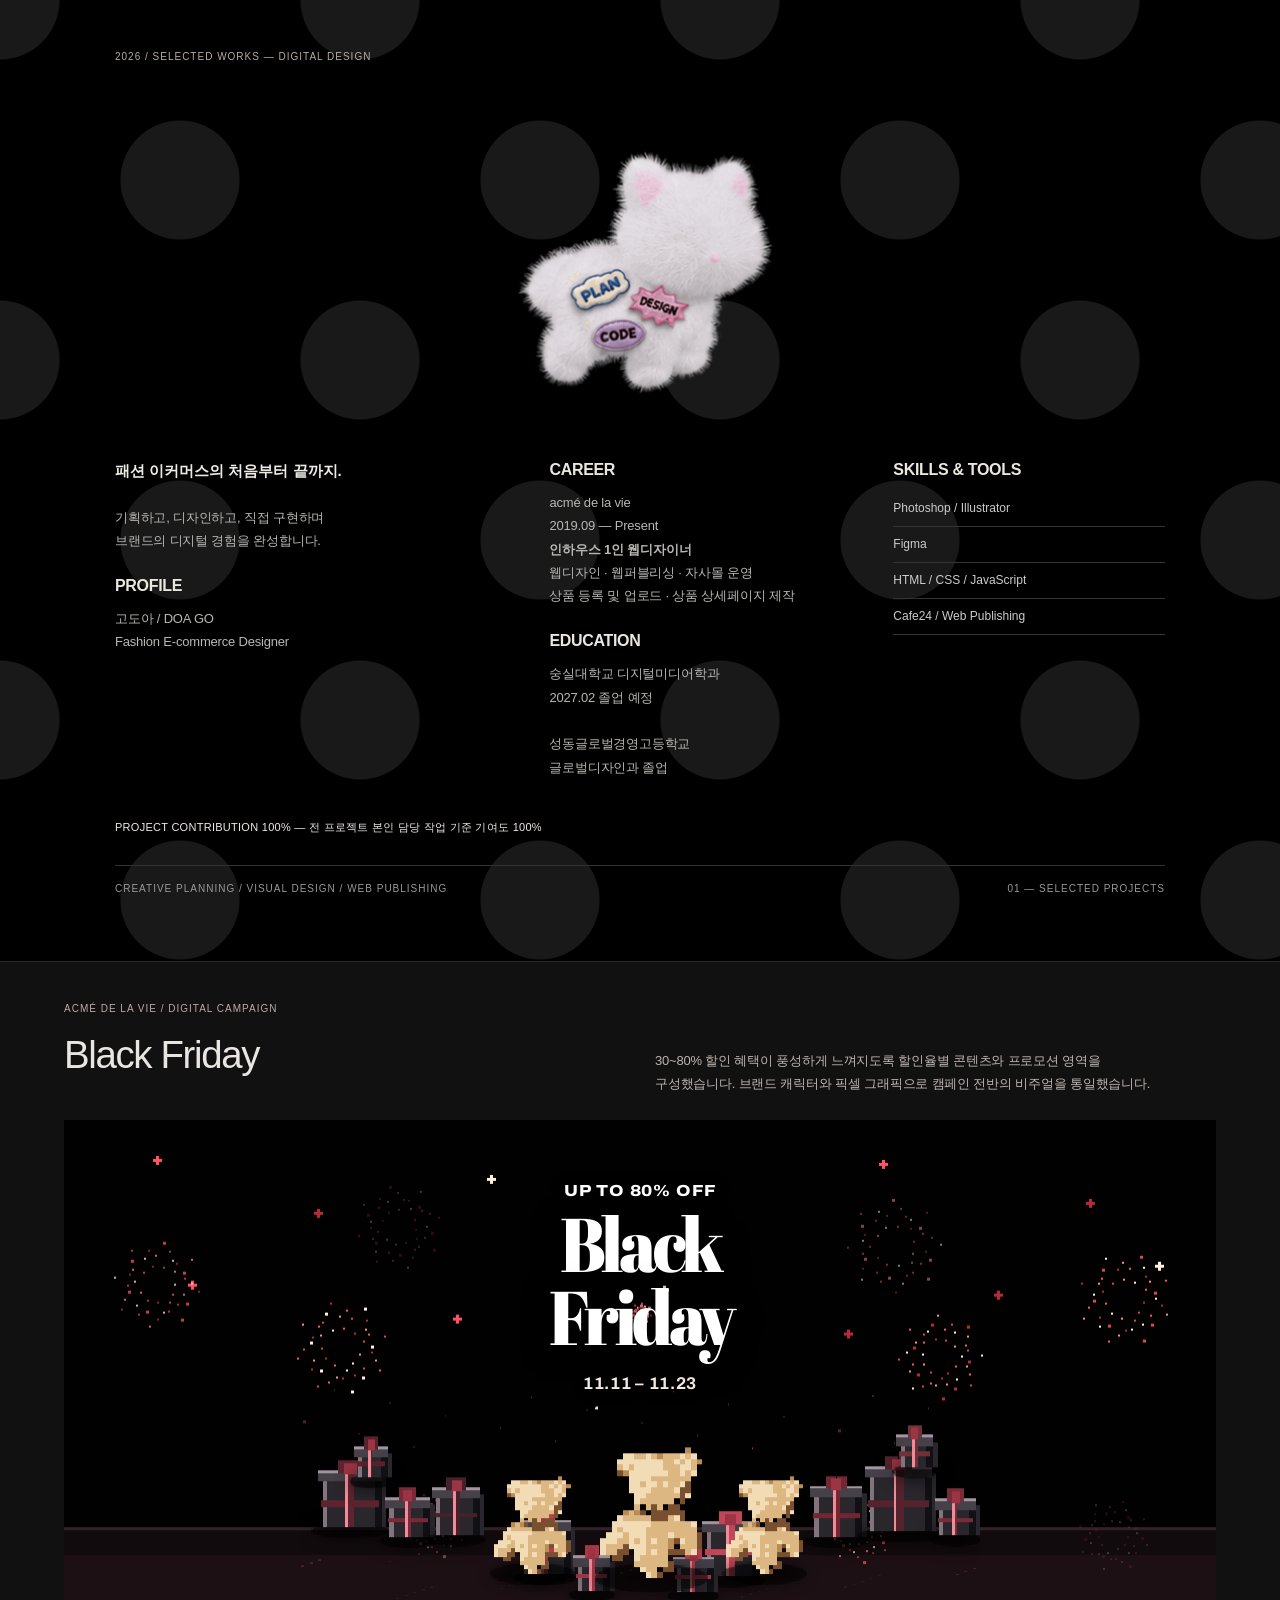
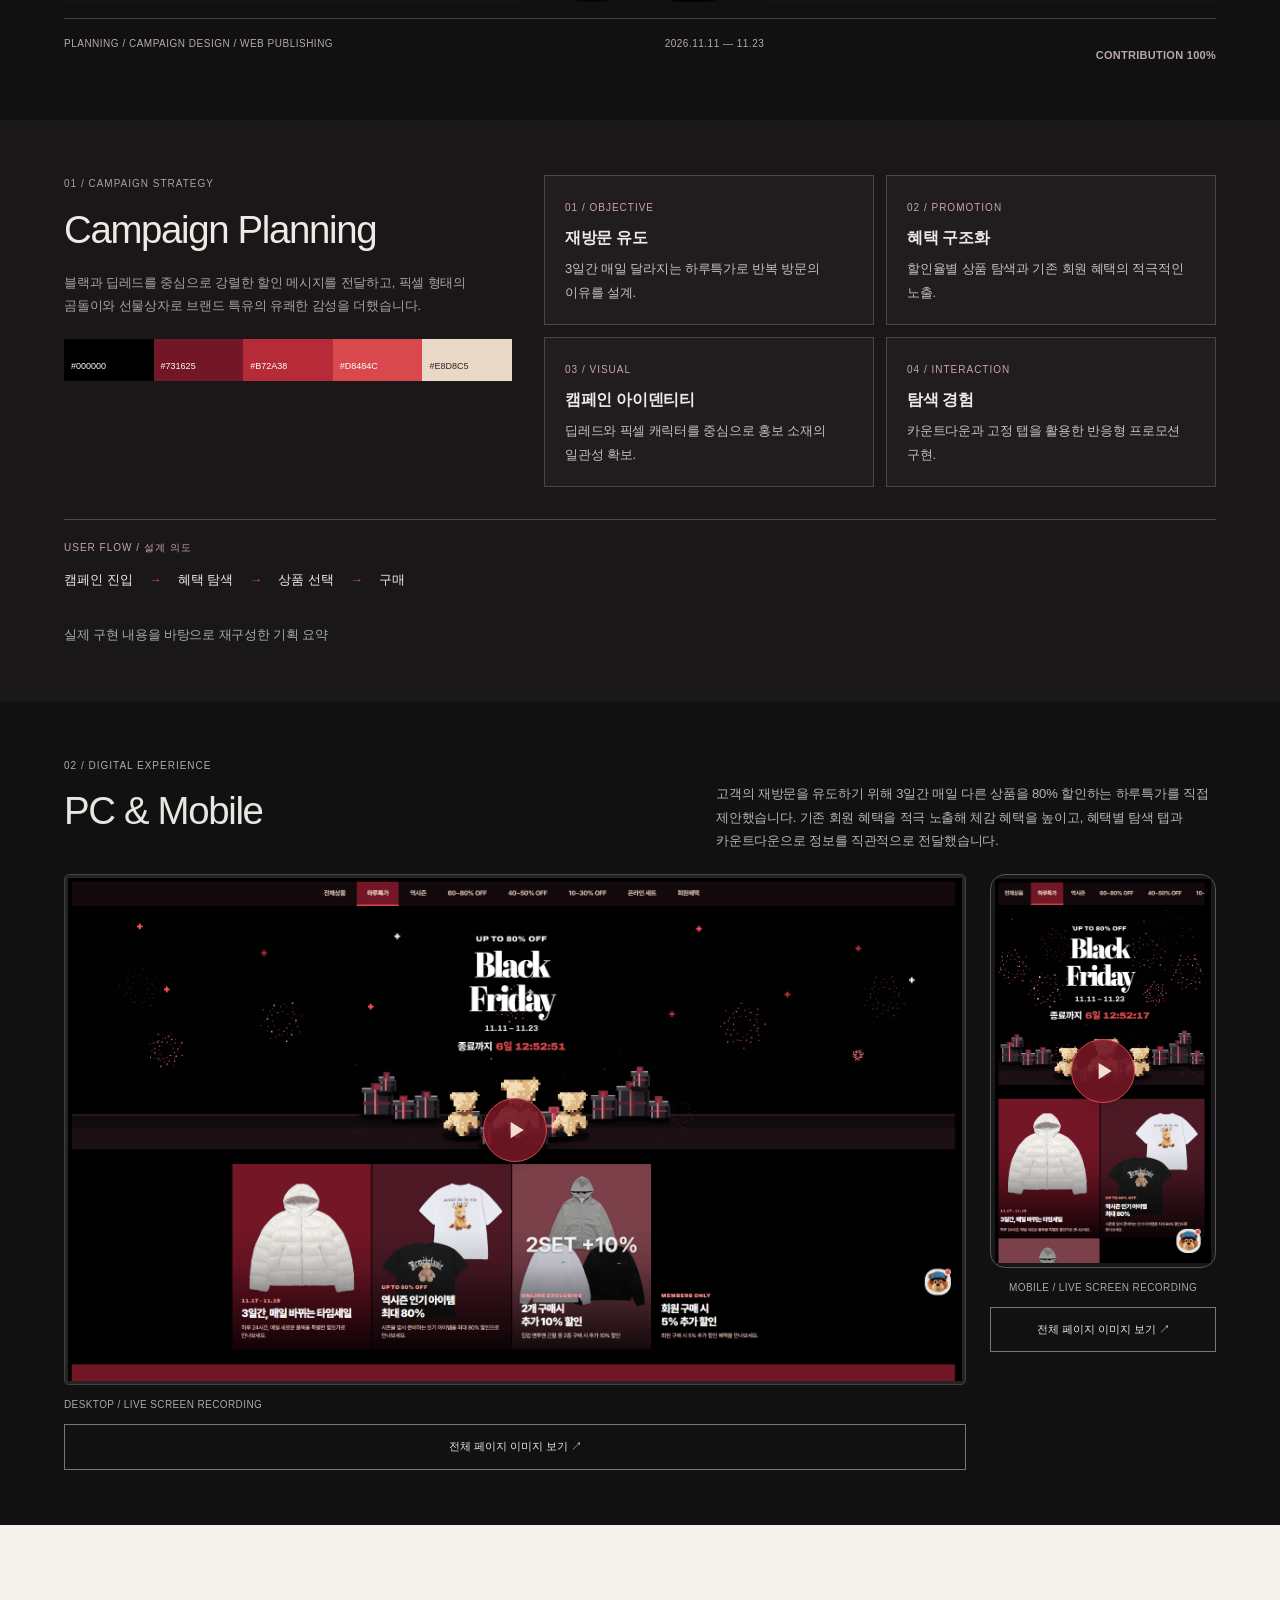
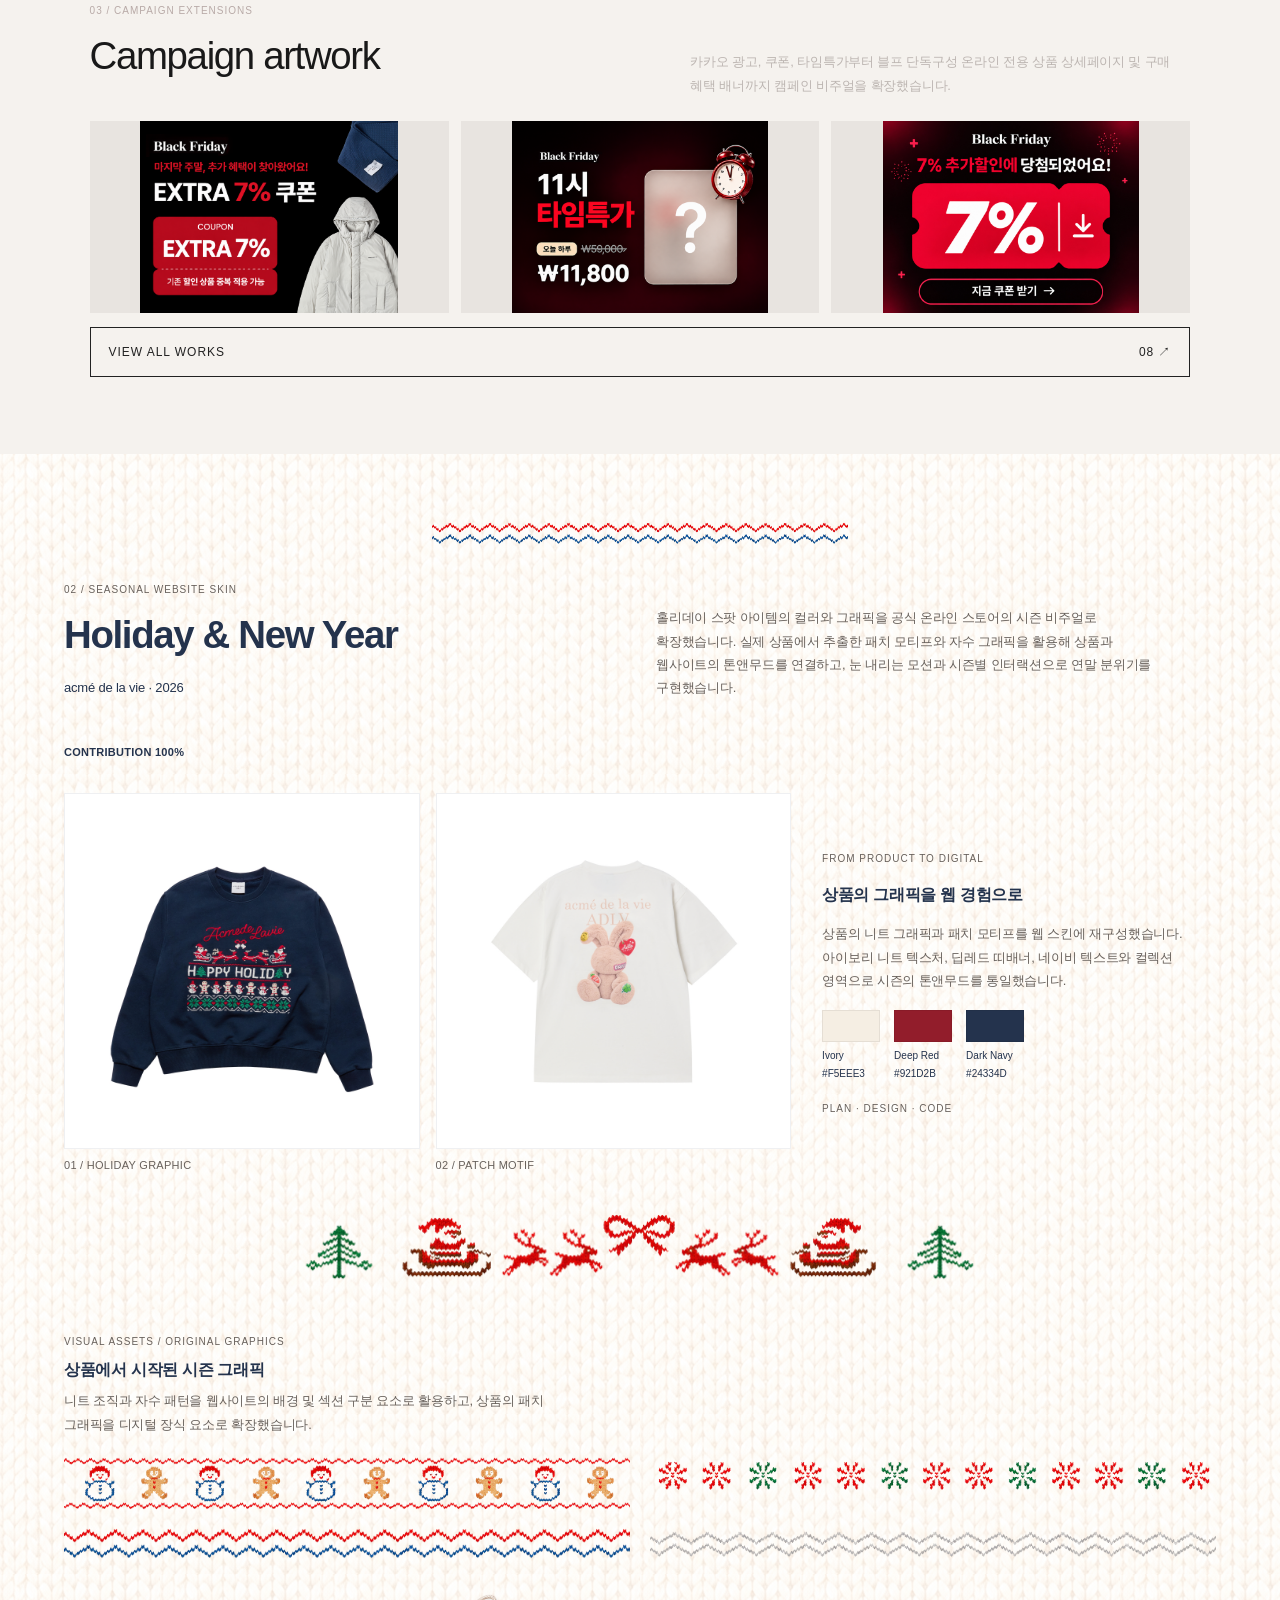
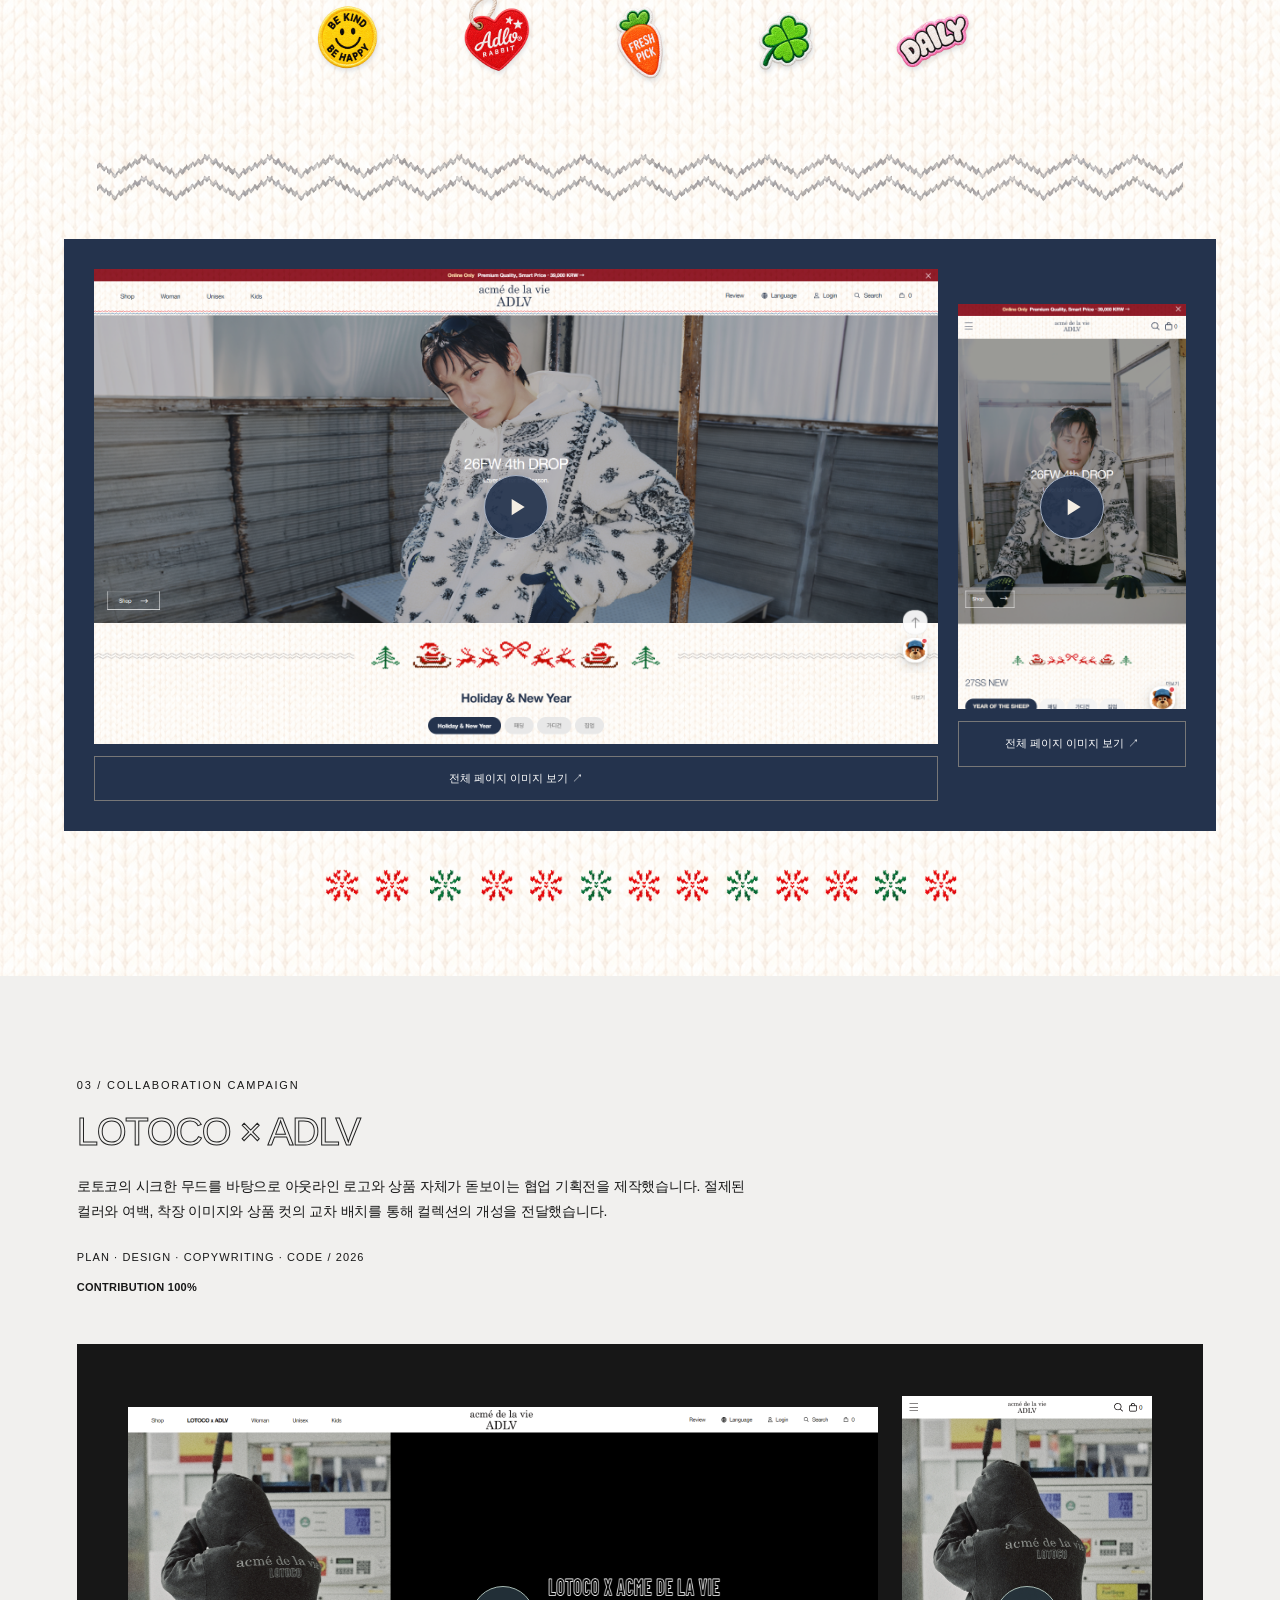
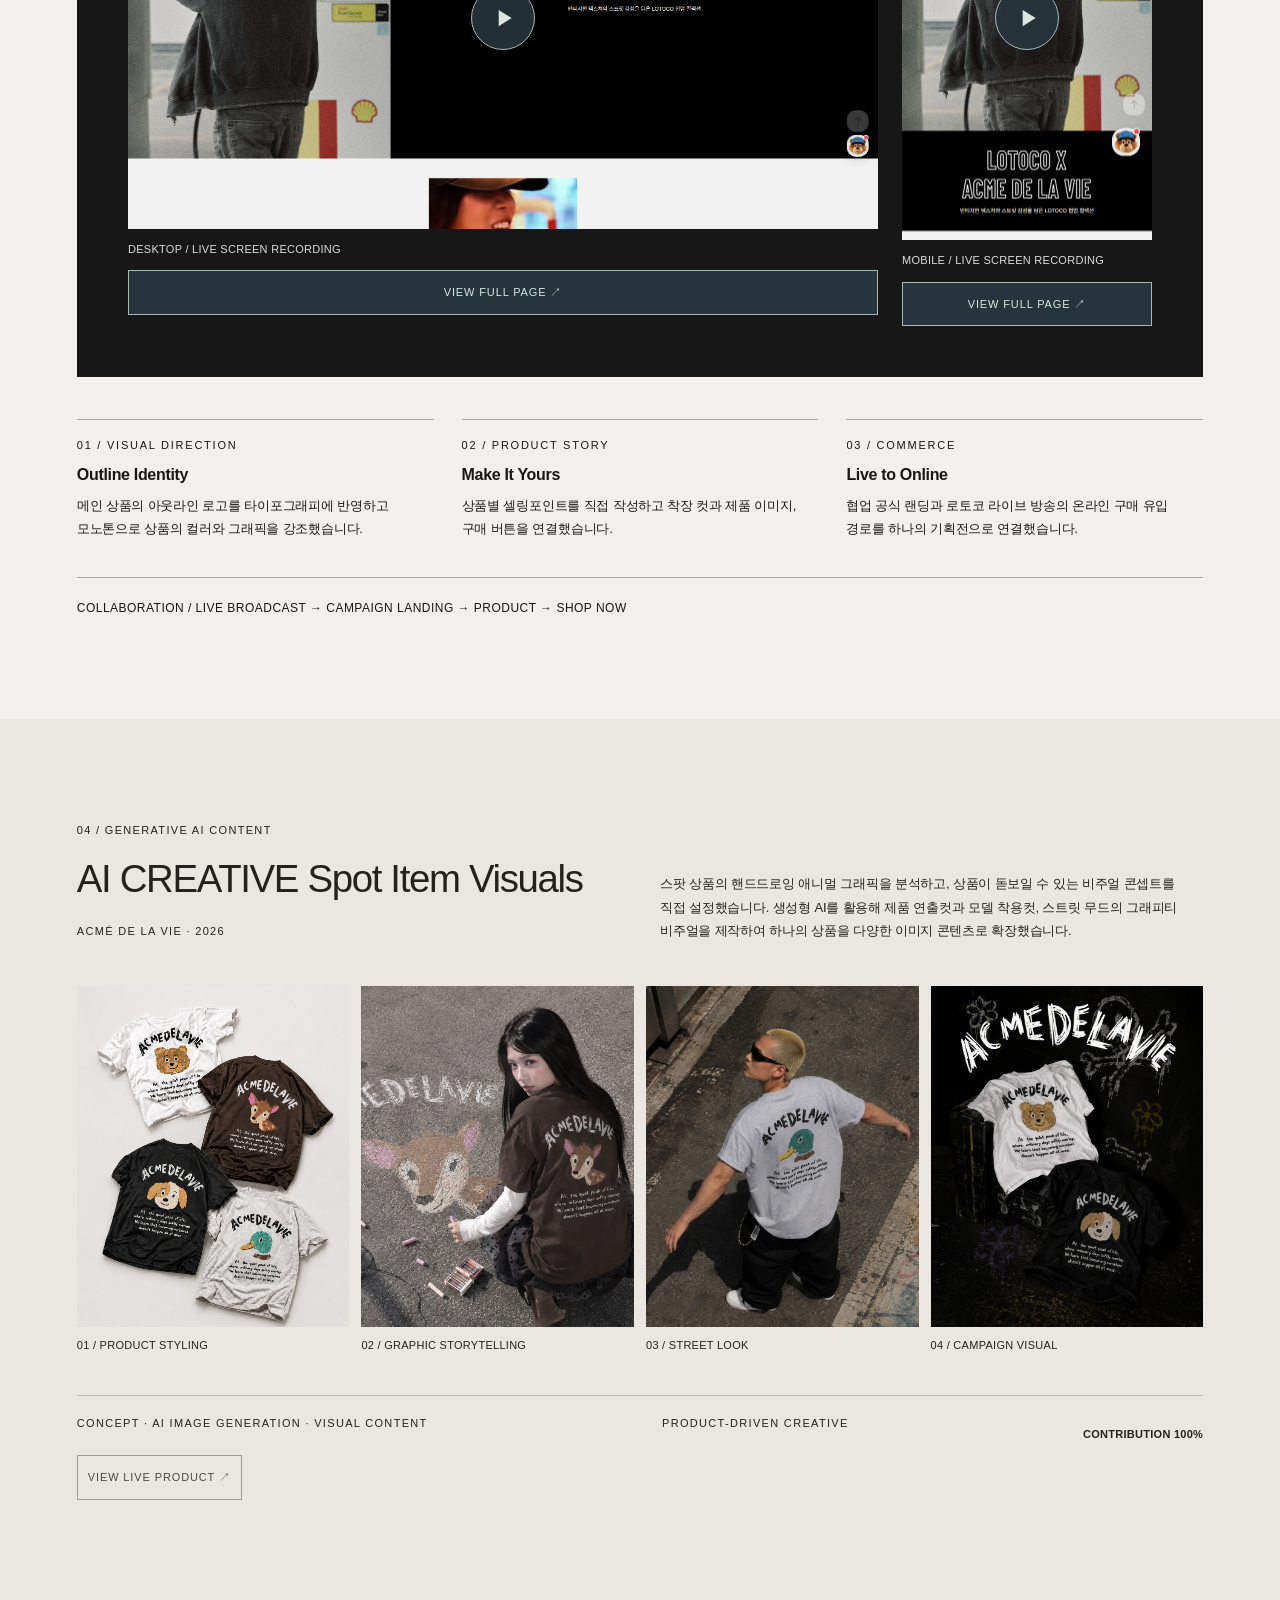
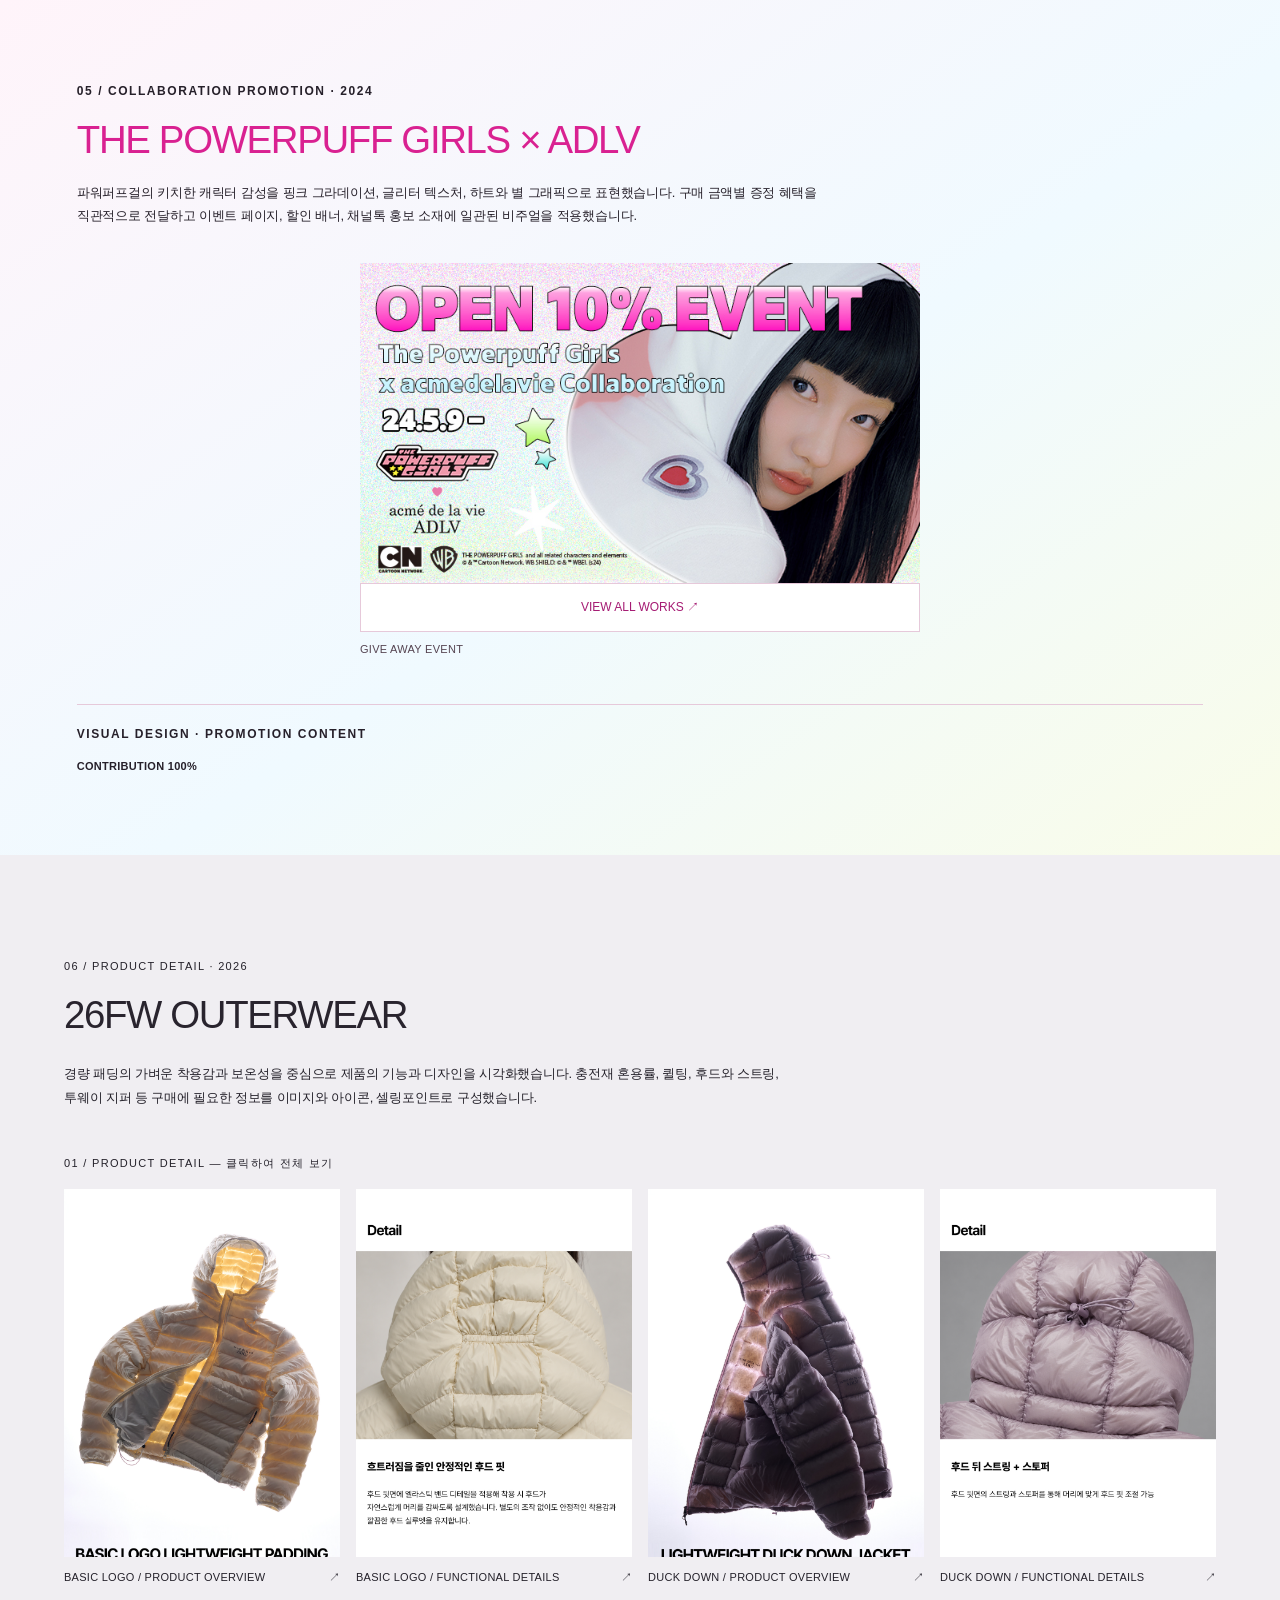
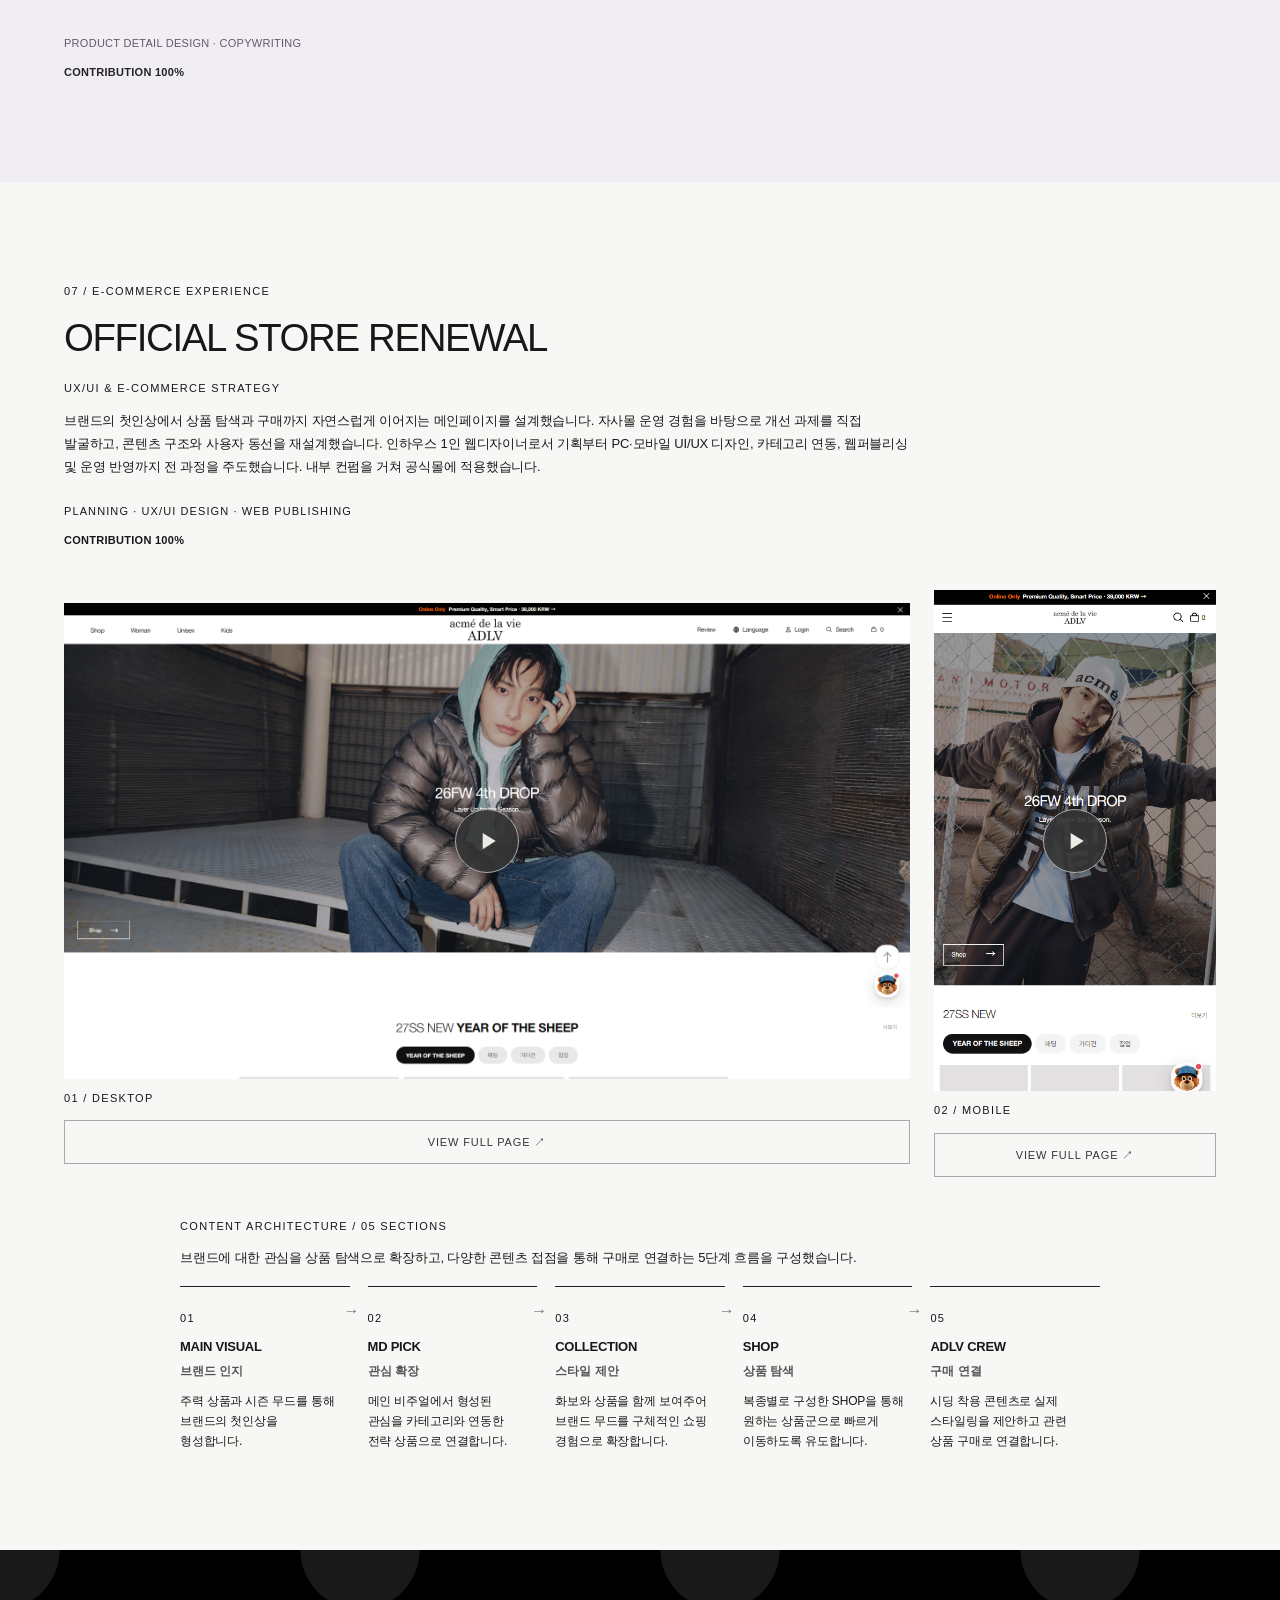
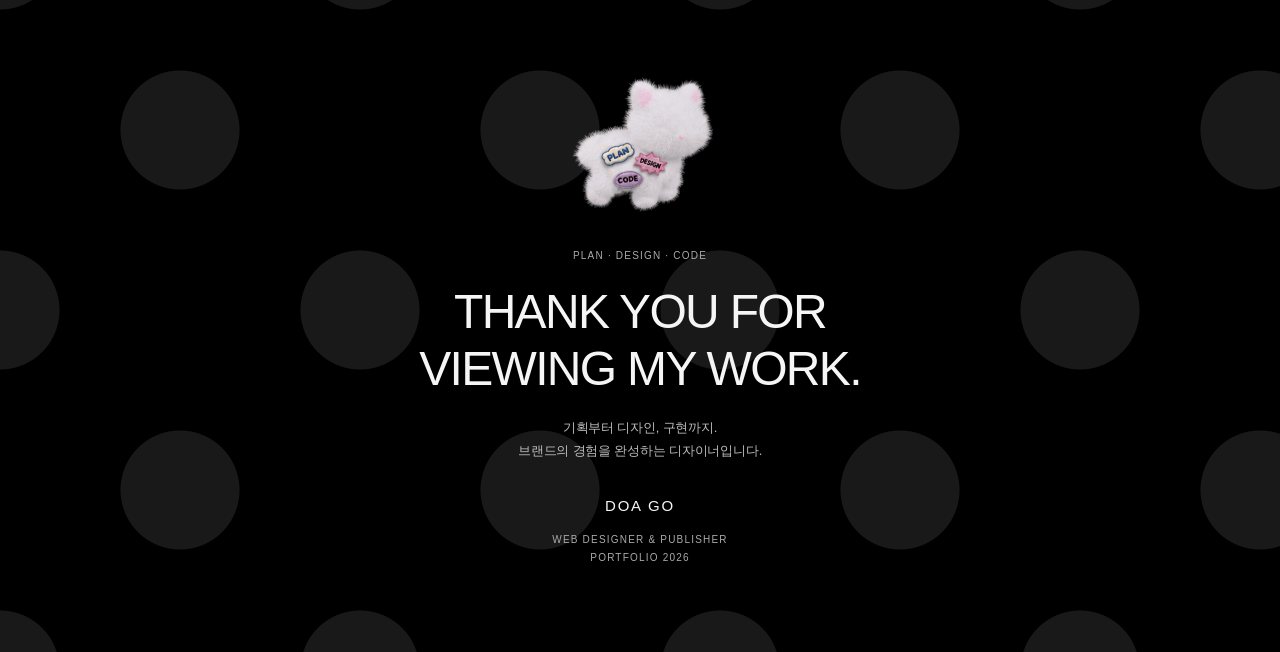
==== commit f5f4c4f2: "Update print.html" ====
--- a/print.html
+++ b/print.html
@@ -20,20 +20,20 @@
 
 #adlvBF .bfBanner{padding:0} #adlvBF .bfBnTitle{margin:clamp(4px,1.2vw,8px) 0 0} #adlvBF .bfBnDate{margin-top:clamp(10px,2.6vw,16px)} #adlvBF .bfBnStage{flex:none} #adlvBF .bfBnText{padding-bottom:0} #adlvBF .bfBanner canvas{max-width:none}
 
-*{box-sizing:border-box}body{margin:0;background:#101010;color:#eeeae5;font-family:Pretendard,"Apple SD Gothic Neo","Malgun Gothic",Arial,sans-serif;font-size:14px;line-height:1.7}img,video{display:block;width:100%}header,section,footer{padding:64px max(5vw,24px)}header{padding-top:22px;padding-bottom:22px;display:flex;justify-content:space-between;border-bottom:1px solid #393434;font-size:11px;letter-spacing:2px}h1,h2,p{margin:0}h1{font-family:Georgia,serif;font-weight:400;font-size:clamp(36px,5vw,76px);line-height:1.05;letter-spacing:-2px}h2{font-size:clamp(22px,2.6vw,36px);font-weight:500;letter-spacing:-1px}.eyebrow{font-size:10px;letter-spacing:2px;text-transform:uppercase;color:#b8aaa7;margin-bottom:15px}.intro{display:grid;grid-template-columns:1.2fr 1fr;align-items:end;gap:40px;padding-bottom:30px}.intro p,.copy{color:#bcb5b1;max-width:500px;font-size:13px;word-break:keep-all}.hero{padding-top:48px;background:radial-gradient(ellipse at 70% 90%,#38191e,transparent 65%)}.stage{position:relative;padding:4% 5% 5%;background:linear-gradient(135deg,#292324,#171415 55%,#382024);overflow:hidden}.desktop{width:88%;margin:auto;position:relative}.monitor{padding:9px;background:linear-gradient(135deg,#5b5757,#161616 30%,#333);border:1px solid #777;border-radius:12px;box-shadow:0 25px 50px #0009}.monitor img,.monitor video{border-radius:4px;background:#000}.chin{height:18px;background:linear-gradient(#333,#1b1b1b);border-radius:0 0 7px 7px}.stand{height:38px;width:15%;margin:auto;background:linear-gradient(90deg,#333,#777,#333);clip-path:polygon(30% 0,70% 0,85% 90%,100% 90%,100% 100%,0 100%,0 90%,15% 90%)}.meta{display:flex;justify-content:space-between;gap:15px;border-top:1px solid #443c3c;padding-top:16px;margin-top:25px;color:#b8aaa7;font-size:11px;letter-spacing:1px}.light{background:#e9e4dc;color:#211c1c}.light .eyebrow,.light .copy{color:#6b5d58}.split{display:grid;grid-template-columns:1fr 1fr;gap:7vw;align-items:center}.palette{display:flex;margin-top:30px}.swatch{flex:1;height:65px;padding:7px;font-size:10px;color:white;display:flex;align-items:end}.swatch:last-child{color:#332525}.art{box-shadow:0 15px 40px #33222230}.heading{display:flex;justify-content:space-between;align-items:end;gap:24px;margin-bottom:30px}.motionstage{background:radial-gradient(ellipse at 60% 50%,#49252c,#201b1c 70%);padding:5% 5% 3%;display:grid;grid-template-columns:3.7fr 1fr;gap:4%;align-items:center}.motionstage .desktop{width:100%}.phone{background:#111;border:2px solid #797272;border-radius:25px;padding:6px;box-shadow:12px 22px 35px #0008;position:relative}.phone video{border-radius:18px}.phone:after{content:"";position:absolute;top:10px;left:36%;width:28%;height:7px;background:#111;border-radius:8px;pointer-events:none}.labels{display:flex;justify-content:space-between;margin-top:15px;font-size:10px;color:#aaa;letter-spacing:1.5px}.assets{background:#171414}.assetgrid{display:grid;grid-template-columns:1.2fr 1fr;gap:24px;align-items:start}.stack{display:grid;gap:24px}.pair{display:grid;grid-template-columns:1fr 1fr;gap:18px}.assetgrid figure{margin:0}.assetgrid figcaption{font-size:11px;color:#b9aaa7;margin-top:8px}.print{padding:5%;background:#2a2324}.print img{box-shadow:0 15px 25px #0006}footer{display:flex;justify-content:space-between;border-top:1px solid #393434;color:#a99;font-size:11px} @media(max-width:700px){header,section,footer{padding:35px 20px}header{padding:16px 20px}.intro,.split,.assetgrid{grid-template-columns:1fr;gap:22px}.heading{display:block}.heading .copy{margin-top:12px}.desktop{width:100%}.motionstage{grid-template-columns:1fr;gap:24px}.phone{width:45%;margin:auto}.monitor{padding:5px}.meta{flex-wrap:wrap}.stand{height:22px}.stage{padding:5% 3%}.pair{gap:10px}}
-
-body{background:#111;color:#e9e6e2;font-size:13px}header,section,footer{padding-left:max(5vw,24px);padding-right:max(5vw,24px)}section{padding-top:55px;padding-bottom:55px}header{font-size:10px;letter-spacing:1px}h1{font-family:inherit;font-size:28px;letter-spacing:-.8px;font-weight:500}h2{font-size:23px;letter-spacing:-.5px;font-weight:500}.eyebrow{font-size:10px;letter-spacing:1px;margin-bottom:9px}.intro{grid-template-columns:1fr 1fr;gap:30px;padding-bottom:24px}.intro p,.copy{font-size:13px;line-height:1.8}.hero{background:#111;padding-top:38px}.stage{padding:0;background:none}.desktop{width:100%}.monitor{padding:3px;background:#242424;border:1px solid #414141;border-radius:5px;box-shadow:none}.monitor img,.monitor video{border-radius:2px}.chin,.stand{display:none}.hero .monitor{padding:0;border:0;border-radius:0}.hero .monitor img{border-radius:0}.light{background:#191718;color:#eeeae5}.light .eyebrow,.light .copy{color:#aaa3a0}.split{gap:5vw;grid-template-columns:.8fr 1.2fr}.art{box-shadow:none}.palette{margin-top:22px}.swatch{height:42px;font-size:9px}.motionstage{background:none;padding:0;grid-template-columns:minmax(0,4fr) minmax(0,1fr);gap:3%;align-items:center}.phone{border:1px solid #555;background:#171717;border-radius:15px;padding:4px;box-shadow:none}.phone video{border-radius:11px}.phone:after{display:none}.heading{margin-bottom:22px}.assets{background:#151313}.print{padding:0;background:none}.print img{box-shadow:none}.assetgrid,.stack{gap:16px}.pair{gap:12px}.meta{margin-top:16px;font-size:10px;letter-spacing:.5px}.labels{font-size:10px;letter-spacing:.5px}footer{padding-top:24px;padding-bottom:24px}@media(max-width:700px){section{padding:32px 20px}.intro,.split,.assetgrid,.motionstage{grid-template-columns:1fr}.phone{width:48%}h1{font-size:25px}h2{font-size:21px}.intro{gap:12px}.heading{margin-bottom:16px}}
-</style><style>.portfolio-opening{padding:clamp(50px,8vw,110px) max(5vw,24px);background:#101010;border-bottom:1px solid #292929}.portfolio-opening .opening-title{font-family:Arial,sans-serif;font-size:clamp(25px,3vw,36px);font-weight:400;letter-spacing:-.045em;line-height:1.3;margin:18px 0 20px}.opening-title span{white-space:pre-wrap}.opening-title .caret{display:inline-block;width:1px;height:.9em;background:#eeeae5;margin-left:4px;vertical-align:baseline;animation:openingBlink .8s steps(1) infinite}.opening-copy{font-size:14px;color:#c7c0ba;line-height:1.9;word-break:keep-all}.opening-copy strong{font-weight:500;color:#eeeae5}.opening-tags{font-size:10px;letter-spacing:1.3px;color:#918985;margin-top:25px}.opening-animate .opening-copy,.opening-animate .opening-tags{opacity:0;transform:translateY(6px);transition:opacity .7s,transform .7s}.opening-animate.opening-done .opening-copy,.opening-animate.opening-done .opening-tags{opacity:1;transform:none}@keyframes openingBlink{50%{opacity:0}}@media(prefers-reduced-motion:reduce){.opening-title .caret{display:none}.opening-animate .opening-copy,.opening-animate .opening-tags{opacity:1;transform:none;transition:none}}</style><style>
+*{box-sizing:border-box}body{margin:0;background:#101010;color:#eeeae5;font-family:Pretendard,"Apple SD Gothic Neo","Malgun Gothic",Arial,sans-serif;font-size:14px;line-height:1.7}img,video{display:block;width:100%}header,section,footer{padding:64px max(5vw,24px)}header{padding-top:22px;padding-bottom:22px;display:flex;justify-content:space-between;border-bottom:1px solid #393434;font-size:11px;letter-spacing:2px}h1,h2,p{margin:0}h1{font-family:Georgia,serif;font-weight:400;font-size:clamp(36px,5vw,76px);line-height:1.05;letter-spacing:-2px}h2{font-size:clamp(22px,2.6vw,36px);font-weight:500;letter-spacing:-1px}.eyebrow{font-size:10px;letter-spacing:2px;text-transform:uppercase;color:#b8aaa7;margin-bottom:15px}.intro{display:grid;grid-template-columns:1.2fr 1fr;align-items:end;gap:40px;padding-bottom:30px}.intro p,.copy{color:#bcb5b1;max-width:500px;font-size:13px;word-break:keep-all}.hero{padding-top:48px;background:radial-gradient(ellipse at 70% 90%,#38191e,transparent 65%)}.stage{position:relative;padding:4% 5% 5%;background:linear-gradient(135deg,#292324,#171415 55%,#382024);overflow:hidden}.desktop{width:88%;margin:auto;position:relative}.monitor{padding:9px;background:linear-gradient(135deg,#5b5757,#161616 30%,#333);border:1px solid #777;border-radius:12px;box-shadow:0 25px 50px #0009}.monitor img,.monitor video{border-radius:4px;background:#000}.chin{height:18px;background:linear-gradient(#333,#1b1b1b);border-radius:0 0 7px 7px}.stand{height:38px;width:15%;margin:auto;background:linear-gradient(90deg,#333,#777,#333);clip-path:polygon(30% 0,70% 0,85% 90%,100% 90%,100% 100%,0 100%,0 90%,15% 90%)}.meta{display:flex;justify-content:space-between;gap:15px;border-top:1px solid #443c3c;padding-top:16px;margin-top:25px;color:#b8aaa7;font-size:11px;letter-spacing:1px}.light{background:#e9e4dc;color:#211c1c}.light .eyebrow,.light .copy{color:#6b5d58}.split{display:grid;grid-template-columns:1fr 1fr;gap:7vw;align-items:center}.palette{display:flex;margin-top:30px}.swatch{flex:1;height:65px;padding:7px;font-size:10px;color:white;display:flex;align-items:end}.swatch:last-child{color:#332525}.art{box-shadow:0 15px 40px #33222230}.heading{display:flex;justify-content:space-between;align-items:end;gap:24px;margin-bottom:30px}.motionstage{background:radial-gradient(ellipse at 60% 50%,#49252c,#201b1c 70%);padding:5% 5% 3%;display:grid;grid-template-columns:3.7fr 1fr;gap:4%;align-items:center}.motionstage .desktop{width:100%}.phone{background:#111;border:2px solid #797272;border-radius:25px;padding:6px;box-shadow:12px 22px 35px #0008;position:relative}.phone video{border-radius:18px}.phone:after{content:"";position:absolute;top:10px;left:36%;width:28%;height:7px;background:#111;border-radius:8px;pointer-events:none}.labels{display:flex;justify-content:space-between;margin-top:15px;font-size:10px;color:#aaa;letter-spacing:1.5px}.assets{background:#171414}.assetgrid{display:grid;grid-template-columns:1.2fr 1fr;gap:24px;align-items:start}.stack{display:grid;gap:24px}.pair{display:grid;grid-template-columns:1fr 1fr;gap:18px}.assetgrid figure{margin:0}.assetgrid figcaption{font-size:11px;color:#b9aaa7;margin-top:8px}.print{padding:5%;background:#2a2324}.print img{box-shadow:0 15px 25px #0006}footer{display:flex;justify-content:space-between;border-top:1px solid #393434;color:#a99;font-size:11px} @media (max-width:700px){header,section,footer{padding:35px 20px}header{padding:16px 20px}.intro,.split,.assetgrid{grid-template-columns:1fr;gap:22px}.heading{display:block}.heading .copy{margin-top:12px}.desktop{width:100%}.motionstage{grid-template-columns:1fr;gap:24px}.phone{width:45%;margin:auto}.monitor{padding:5px}.meta{flex-wrap:wrap}.stand{height:22px}.stage{padding:5% 3%}.pair{gap:10px}}
+
+body{background:#111;color:#e9e6e2;font-size:13px}header,section,footer{padding-left:max(5vw,24px);padding-right:max(5vw,24px)}section{padding-top:55px;padding-bottom:55px}header{font-size:10px;letter-spacing:1px}h1{font-family:inherit;font-size:28px;letter-spacing:-.8px;font-weight:500}h2{font-size:23px;letter-spacing:-.5px;font-weight:500}.eyebrow{font-size:10px;letter-spacing:1px;margin-bottom:9px}.intro{grid-template-columns:1fr 1fr;gap:30px;padding-bottom:24px}.intro p,.copy{font-size:13px;line-height:1.8}.hero{background:#111;padding-top:38px}.stage{padding:0;background:none}.desktop{width:100%}.monitor{padding:3px;background:#242424;border:1px solid #414141;border-radius:5px;box-shadow:none}.monitor img,.monitor video{border-radius:2px}.chin,.stand{display:none}.hero .monitor{padding:0;border:0;border-radius:0}.hero .monitor img{border-radius:0}.light{background:#191718;color:#eeeae5}.light .eyebrow,.light .copy{color:#aaa3a0}.split{gap:5vw;grid-template-columns:.8fr 1.2fr}.art{box-shadow:none}.palette{margin-top:22px}.swatch{height:42px;font-size:9px}.motionstage{background:none;padding:0;grid-template-columns:minmax(0,4fr) minmax(0,1fr);gap:3%;align-items:center}.phone{border:1px solid #555;background:#171717;border-radius:15px;padding:4px;box-shadow:none}.phone video{border-radius:11px}.phone:after{display:none}.heading{margin-bottom:22px}.assets{background:#151313}.print{padding:0;background:none}.print img{box-shadow:none}.assetgrid,.stack{gap:16px}.pair{gap:12px}.meta{margin-top:16px;font-size:10px;letter-spacing:.5px}.labels{font-size:10px;letter-spacing:.5px}footer{padding-top:24px;padding-bottom:24px}@media (max-width:700px){section{padding:32px 20px}.intro,.split,.assetgrid,.motionstage{grid-template-columns:1fr}.phone{width:48%}h1{font-size:25px}h2{font-size:21px}.intro{gap:12px}.heading{margin-bottom:16px}}
+</style><style>.portfolio-opening{padding:clamp(50px,8vw,110px) max(5vw,24px);background:#101010;border-bottom:1px solid #292929}.portfolio-opening .opening-title{font-family:Arial,sans-serif;font-size:clamp(25px,3vw,36px);font-weight:400;letter-spacing:-.045em;line-height:1.3;margin:18px 0 20px}.opening-title span{white-space:pre-wrap}.opening-title .caret{display:inline-block;width:1px;height:.9em;background:#eeeae5;margin-left:4px;vertical-align:baseline;animation:openingBlink .8s steps(1) infinite}.opening-copy{font-size:14px;color:#c7c0ba;line-height:1.9;word-break:keep-all}.opening-copy strong{font-weight:500;color:#eeeae5}.opening-tags{font-size:10px;letter-spacing:1.3px;color:#918985;margin-top:25px}.opening-animate .opening-copy,.opening-animate .opening-tags{opacity:0;transform:translateY(6px);transition:opacity .7s,transform .7s}.opening-animate.opening-done .opening-copy,.opening-animate.opening-done .opening-tags{opacity:1;transform:none}@keyframes openingBlink{50%{opacity:0}}@media (prefers-reduced-motion:reduce){.opening-title .caret{display:none}.opening-animate .opening-copy,.opening-animate .opening-tags{opacity:1;transform:none;transition:none}}</style><style>
 @import url("https://fonts.googleapis.com/css2?family=Permanent+Marker&display=swap");
-.portfolio-opening{background:#080808;padding:48px max(6vw,24px) 64px;color:#eeeae5;min-height:0}.profile-inner{max-width:1050px;margin:auto}.paper-stage{position:relative;display:flex;align-items:center;justify-content:center;gap:1%;min-height:250px;padding:35px 0 65px}.paper-word{display:inline-block;background:#eae7df;color:#101010;font-family:"Permanent Marker","Segoe Print",cursive;font-size:clamp(28px,6vw,78px);line-height:1.25;padding:12px 22px;clip-path:polygon(3% 6%,94% 0,100% 82%,84% 100%,0 92%);transform:rotate(-9deg)}.paper-word:nth-child(2){transform:translateY(-32px) rotate(7deg);clip-path:polygon(0 12%,95% 0,100% 94%,9% 100%)}.paper-word:nth-child(3){transform:translateY(28px) rotate(-5deg);clip-path:polygon(5% 0,100% 9%,91% 92%,20% 100%,0 75%)}.paper-word span{display:block;animation:ink-reveal .8s steps(7,end) both}.paper-word:nth-child(2) span{animation-delay:.8s}.paper-word:nth-child(3) span{animation-delay:1.6s}@keyframes ink-reveal{from{clip-path:inset(0 100% 0 0)}to{clip-path:inset(0 0 0 0)}}.profile-grid{display:grid;grid-template-columns:1.3fr 1fr .9fr;gap:42px;align-items:start}.profile-grid h3{font-size:11px;letter-spacing:1px;font-weight:600;margin:0 0 10px;color:#eae7df}.profile-grid p{font-size:12px;line-height:1.8;color:#b9b7b3;margin:0 0 22px;word-break:keep-all}.profile-grid .paper-copy{display:inline-block;background:#eae7df;color:#111;padding:9px 12px;font-weight:700;font-size:15px;line-height:1.55;transform:rotate(-3deg);margin:0 0 24px}.profile-grid .skill{display:block;font-size:12px;padding:7px 0;border-bottom:1px solid #343434;color:#ccc}.profile-bottom{display:flex;justify-content:space-between;border-top:1px solid #333;margin-top:28px;padding-top:14px;font-size:10px;letter-spacing:1px;color:#999}.profile-grid{animation:profile-in .7s 2.3s both}@keyframes profile-in{from{opacity:0;transform:translateY(8px)}to{opacity:1;transform:none}}@media(max-width:650px){.paper-stage{min-height:160px;padding:20px 0 45px}.paper-word{padding:8px 10px}.profile-grid{grid-template-columns:1fr 1fr;gap:22px}.profile-grid>div:first-child{grid-column:1/-1}.profile-bottom{gap:10px;font-size:9px}}@media(prefers-reduced-motion:reduce){.paper-word span,.profile-grid{animation:none}}
-</style><style> .portfolio-opening{background:#000}.paper-stage.torn-stage{display:block;position:relative;width:min(100%,820px);height:auto;aspect-ratio:2.35;margin:0 auto 38px;padding:0;min-height:0;overflow:visible}.torn{position:absolute;display:block;height:auto;animation:arrive 1.15s steps(1,end) var(--delay) both;transform:rotate(var(--r));filter:drop-shadow(2px 4px 2px #0008)}.t0{width:44%;left:5%;top:8%;--r:-9deg;--delay:.15s;--x:-110px;--y:-50px}.t1{width:53%;left:39%;top:25%;--r:6deg;--delay:.65s;--x:100px;--y:-55px}.t2{width:42%;left:24%;top:58%;--r:-5deg;--delay:1.15s;--x:-65px;--y:90px;z-index:2}.t3{width:36%;left:43%;top:69%;--r:8deg;--delay:1s;--x:90px;--y:70px;z-index:0}.t0,.t1{z-index:2}@keyframes arrive{0%{opacity:0;transform:translate(var(--x),var(--y)) rotate(-24deg)}14%{opacity:1;transform:translate(var(--x),var(--y)) rotate(-24deg)}28%{opacity:1;transform:translate(calc(var(--x)*.65),calc(var(--y)*.7)) rotate(14deg)}42%{transform:translate(calc(var(--x)*.3),calc(var(--y)*.35)) rotate(-13deg)}56%{transform:translate(12px,-8px) rotate(9deg)}70%{transform:translate(-6px,5px) rotate(-10deg)}84%{transform:translate(3px,-2px) rotate(var(--r))}100%{opacity:1;transform:rotate(var(--r))}}.profile-grid{animation-delay:2.4s}.profile-grid .paper-copy{background:transparent;color:#eeeae5;padding:0;transform:none}@media(prefers-reduced-motion:reduce){.torn,.profile-grid{animation:none}}</style><style>.bf-extra{background:#151313;border-top:1px solid #302a2a}.bf-extra figure{margin:0}.bf-extra figcaption{font-size:10px;letter-spacing:1px;color:#b9aaa7;margin-top:12px}.bf-ad{max-width:800px;margin:0 auto!important}.bf-extra-grid{display:grid;grid-template-columns:minmax(0,1fr) minmax(0,2.3fr);gap:4vw;align-items:start}.bf-extra-grid img{width:100%;height:auto}.bf-extra-note{margin-top:24px}.bf-exclusive{background:#191718}@media(max-width:700px){.bf-extra-grid{grid-template-columns:1fr;gap:28px}.bf-extra-grid>figure{max-width:320px;margin:auto}}</style><style>.bf-compact{background:#151313}.bf-cards{display:grid;grid-template-columns:1fr .8fr 1.35fr;gap:20px;align-items:start}.bf-cards figure{margin:0;min-width:0}.bf-thumb{width:100%;height:clamp(200px,24vw,340px);background:#211e1e;display:flex;align-items:center;justify-content:center;overflow:hidden;border:0;padding:0;position:relative}.bf-thumb img{width:100%;height:100%;object-fit:contain}.bf-detail{cursor:pointer}.bf-detail img{object-fit:cover;object-position:top}.bf-detail span{position:absolute;bottom:12px;right:12px;background:#111;color:white;padding:8px 12px;font-size:10px}.bf-cards figcaption{font-size:11px;color:#bcb5b1;line-height:1.8;margin-top:10px}#bfFull{width:min(540px,92vw);max-height:90vh;padding:0;border:0;background:#111;color:white;overflow:auto}#bfFull::backdrop{background:#000b}#bfFull button{position:sticky;top:0;width:100%;padding:12px;background:#111;color:white;border:0;cursor:pointer}#bfFull img{width:100%;height:auto}@media(max-width:700px){.bf-cards{grid-template-columns:1fr;gap:24px}.bf-thumb{height:280px}}</style><style>.holiday{background:#F5EEE3;color:#24334D;padding-top:65px;padding-bottom:65px}.holiday .eyebrow,.holiday .copy{color:#68615c}.holiday h2{font-size:clamp(26px,3vw,40px);font-weight:600}.holiday .hol-head{display:grid;grid-template-columns:1fr 1fr;gap:32px;align-items:end;margin-bottom:32px}.hol-origin{display:grid;grid-template-columns:1fr 1fr 1.15fr;gap:16px;align-items:center;margin-bottom:36px}.hol-origin figure{margin:0}.hol-origin img{aspect-ratio:1;object-fit:contain;background:white}.hol-origin figcaption,.hol-label{font-size:10px;letter-spacing:1px;margin-top:8px;color:#68615c}.hol-note{padding:15px}.hol-colors{display:flex;margin:18px 0;gap:5px}.hol-colors i{width:34px;height:25px;border:1px solid #0001}.hol-motion{display:grid;grid-template-columns:minmax(0,3.7fr) minmax(0,1fr);gap:20px;align-items:start}.hol-motion video{width:100%;border:1px solid #d8d2c8;border-radius:5px}.hol-motion .hol-mobile{max-width:245px;margin:auto;width:100%}@media(max-width:700px){.holiday .hol-head{grid-template-columns:1fr;gap:12px}.hol-origin{grid-template-columns:1fr 1fr}.hol-note{grid-column:1/-1;padding:0}.hol-motion{grid-template-columns:1fr}.holiday{padding-top:36px;padding-bottom:36px}}</style><style>.holiday{background:linear-gradient(#fff7,#fff7),url("assets/03-holiday-skin/knit-background.png") repeat!important;background-size:auto,160px auto!important;overflow:hidden}.holiday .hol-band{display:block;width:100%;height:auto;object-fit:contain;margin:24px auto;max-height:76px}.holiday .hol-top{margin:0 0 32px;max-height:30px}.holiday .hol-bottom{margin:32px 0 0;max-height:48px}.holiday .hol-source{padding:22px 0 8px;max-width:100%;}.holiday .hol-source h3{font-size:20px;margin:8px 0}.holiday .hol-patterns{display:grid;grid-template-columns:1fr 1fr;gap:12px 20px;margin:20px 0}.holiday .hol-patterns .hol-band{margin:0;max-height:65px;min-width:0}.holiday .hol-patches{display:flex;justify-content:center;align-items:center;gap:clamp(4px,3vw,36px);margin:12px 0}.holiday .hol-patches img{width:clamp(40px,10vw,110px);height:auto;object-fit:contain;filter:drop-shadow(1px 3px 2px #24334d22)}.holiday .hol-origin figure img{border:1px solid #24334d12}.holiday .hol-motion{background:#24334D;padding:clamp(12px,2.5vw,30px);border-radius:0}.holiday .hol-motion .hol-label{color:#F5EEE3}@media(max-width:700px){.holiday .hol-patterns{grid-template-columns:1fr}}</style><style>.lotoco{background:#f1f0ee;color:#171717;padding:100px max(6vw,24px);font-family:inherit}.lotoco *{box-sizing:border-box}.lotoco .lc-kicker{font-size:11px;letter-spacing:.16em}.lotoco h2{font-size:clamp(32px,6vw,86px);line-height:1.05;margin:24px 0;color:transparent;-webkit-text-stroke:1px #222;letter-spacing:-.04em}.lotoco .lc-intro{max-width:680px;font-size:14px;line-height:1.85}.lotoco .lc-meta{font-size:11px;letter-spacing:.1em;margin:24px 0 48px}.lc-stage{background:#171717;padding:clamp(16px,4vw,56px);display:grid;grid-template-columns:minmax(0,3fr) minmax(0,1fr);gap:24px;align-items:center}.lc-stage video{display:block;width:100%;height:auto;background:#fff}.lc-stage figure{margin:0;min-width:0}.lc-stage figcaption{color:#ddd;font-size:10px;letter-spacing:.12em;margin-top:12px}.lc-points{display:grid;grid-template-columns:repeat(3,1fr);gap:28px;margin-top:42px}.lc-points article{border-top:1px solid #aaa;padding-top:16px}.lc-points h3{font-size:16px;margin:8px 0}.lc-points p{font-size:13px;line-height:1.7;margin:0}.lc-flow{margin-top:36px;border-top:1px solid #aaa;padding-top:20px;font-size:12px;letter-spacing:.04em}@media(max-width:650px){.lotoco{padding:56px 20px}.lc-stage{grid-template-columns:1fr}.lc-stage figure:last-child{width:65%;margin:auto}.lc-points{grid-template-columns:1fr}}</style><style>.ai-project{background:#eae7e2;color:#24211e;padding:100px max(6vw,24px);font-family:Arial,Pretendard,sans-serif}.ai-project .ai-head{display:grid;grid-template-columns:1fr 1fr;gap:40px;align-items:end;margin-bottom:44px}.ai-project h2{font-size:clamp(32px,5vw,70px);line-height:.98;letter-spacing:-.055em;margin:16px 0}.ai-project p{font-size:14px;line-height:1.85;margin:0;word-break:keep-all}.ai-project small{font-size:11px;letter-spacing:.12em}.ai-project .ai-grid{display:grid;grid-template-columns:repeat(4,minmax(0,1fr));gap:12px}.ai-project figure{margin:0;min-width:0}.ai-project img{width:100%;aspect-ratio:4/5;object-fit:contain;background:#dcd8d2;display:block}.ai-project figcaption{font-size:11px;margin-top:10px;letter-spacing:.05em}.ai-project .ai-foot{border-top:1px solid #bcb6af;margin-top:40px;padding-top:18px;display:flex;justify-content:space-between;gap:12px;flex-wrap:wrap}@media(max-width:700px){.ai-project{padding:60px 20px}.ai-project .ai-head{grid-template-columns:1fr;gap:16px}.ai-project .ai-grid{grid-template-columns:repeat(2,minmax(0,1fr))}}</style><style>.ppg{background:linear-gradient(145deg,#fff4fa,#f0faff 55%,#f9fce9);color:#26202a;padding:80px max(6vw,20px);}.ppg-inner{max-width:1180px;margin:auto}.ppg small{font-size:12px;letter-spacing:.13em;font-weight:700}.ppg h2{font-size:clamp(32px,5vw,66px);line-height:1.05;letter-spacing:-.045em;margin:18px 0;color:#d92191}.ppg p{max-width:760px;font-size:15px;line-height:1.8}.ppg-grid{display:grid;grid-template-columns:1.2fr .85fr .95fr;gap:18px;margin-top:35px;align-items:start}.ppg figure{margin:0;min-width:0}.ppg img{display:block;width:100%;height:auto}.ppg figcaption{font-size:12px;margin:9px 0 20px;color:#554451}.ppg-detail{display:block;height:clamp(250px,36vw,480px);overflow:hidden;position:relative;background:white}.ppg-detail img{height:auto}.ppg-detail span{position:absolute;bottom:0;left:0;right:0;padding:12px;background:#fff0fa;color:#a51b73;text-align:center;font-size:12px}.ppg a{color:inherit;text-decoration:none}.ppg dialog{border:0;padding:16px;width:min(650px,92vw);max-height:90vh;background:white;overflow:auto}.ppg dialog::backdrop{background:#000a}.ppg dialog button{position:sticky;top:0;float:right;background:#222;color:white;border:0;padding:10px;cursor:pointer}.ppg-role{border-top:1px solid #e6c9da;padding-top:18px;margin-top:25px}@media(max-width:700px){.ppg-grid{grid-template-columns:1fr}.ppg{padding:45px 20px}.ppg-detail{height:360px}}</style><style>.outerwear{background:#f0eef2;color:#24212a;padding:100px 5vw}.ow-inner{max-width:1200px;margin:auto}.ow-inner h2{font-size:clamp(34px,6vw,80px);line-height:.95;letter-spacing:-.055em;margin:20px 0;color:#29242e}.ow-inner small,.ow-kicker,.outerwear figcaption{font-size:11px;letter-spacing:.12em}.ow-intro{max-width:720px;font-size:15px;line-height:1.9;margin:24px 0 45px}.ow-grid{display:grid;grid-template-columns:repeat(4,minmax(0,1fr));gap:16px}.outerwear figure{margin:0;min-width:0}.ow-open{display:block;width:100%;padding:0;border:0;background:white;cursor:zoom-in;overflow:hidden}.ow-open img{display:block;width:100%;aspect-ratio:3/4;object-fit:cover;object-position:top}.outerwear figcaption{display:flex;justify-content:space-between;gap:6px;padding:12px 0;line-height:1.5}.ow-pop{display:grid;grid-template-columns:repeat(2,minmax(0,1fr));gap:16px;max-width:700px;margin:auto}.ow-pop img{object-fit:contain}.ow-kicker{margin:45px 0 16px}.ow-dialog{border:0;padding:0;width:min(90vw,850px);max-height:90vh;background:white;overflow:auto}.ow-dialog::backdrop{background:#000b}.ow-dialog img{display:block;width:100%;height:auto}.ow-close{position:sticky;top:0;display:block;margin-left:auto;background:#29242e;color:white;border:0;padding:12px 20px;cursor:pointer;z-index:2}.ow-role{font-size:12px;letter-spacing:.1em;margin-top:36px;color:#64586f}@media(max-width:700px){.outerwear{padding:60px 5vw}.ow-grid{grid-template-columns:repeat(2,minmax(0,1fr));gap:10px}.ow-pop{gap:10px}}</style><style> .bf-gallery{background:#f5f2ee;color:#191919;padding:clamp(36px,6vw,90px) clamp(20px,7vw,110px)}.bf-preview{display:grid;grid-template-columns:repeat(3,minmax(0,1fr));gap:12px;margin:24px 0 14px}.bf-preview img{width:100%;height:clamp(100px,15vw,210px);object-fit:contain;background:#e8e4e0;display:block}.bf-view{width:100%;display:flex;justify-content:space-between;background:transparent;border:1px solid #222;padding:15px 18px;font:inherit;font-size:12px;letter-spacing:.08em;cursor:pointer;color:#222}.bf-gallery dialog{background:#f8f6f3;color:#171717;border:0;padding:20px;width:min(1000px,92vw);max-height:88vh;overflow:auto}.bf-gallery dialog::backdrop{background:#000b}.bf-dialog-head{display:flex;justify-content:space-between;gap:12px;align-items:center;position:sticky;top:0;background:#f8f6f3;padding:10px 0;z-index:1;font-size:12px}.bf-gallery dialog button{cursor:pointer;color:#222}.bf-gallery-grid{display:grid;grid-template-columns:repeat(3,minmax(0,1fr));gap:14px}.bf-gallery-item{border:0;background:transparent;text-align:left;padding:0;font-size:11px}.bf-gallery-item img{display:block;width:100%;height:200px;object-fit:contain;background:#e8e4e0;margin-bottom:8px}#bfImage{width:min(1000px,94vw);text-align:right}#bfImage img{display:block;max-width:100%;height:auto;margin:12px auto 0} .contribution-note{font-size:12px;letter-spacing:.04em;line-height:1.7;margin-top:18px}.project-credit{font-size:11px;letter-spacing:.09em;margin-top:12px;font-weight:600}@media(max-width:600px){.bf-gallery-grid{grid-template-columns:repeat(2,minmax(0,1fr))}.bf-gallery-item img{height:140px}.bf-preview{gap:5px}}</style><style>.ppg .ppg-clean{grid-template-columns:1.75fr 1fr;gap:24px;max-width:1000px;margin:36px auto 0;align-items:start}.ppg-clean figure>img,.ppg-clean .ppg-detail{height:clamp(220px,32vw,390px);width:100%;object-fit:contain;background:#fff}.ppg-clean .ppg-detail img{width:100%;height:auto}.ppg-more{text-align:center;margin:12px 0 28px}.ppg-more button{background:transparent;border:1px solid #b87c9e;color:#8b285f;padding:13px 25px;font-size:12px;letter-spacing:.1em;cursor:pointer}.ppg #ppg-works{width:min(1000px,92vw);box-sizing:border-box}.ppg-gallery{clear:both;display:grid;grid-template-columns:1fr 1fr;gap:20px;padding-top:20px}.ppg-gallery figure>img{max-height:500px;object-fit:contain}.ppg-gallery .ppg-detail{height:400px}@media(max-width:700px){.ppg .ppg-clean{grid-template-columns:1fr;gap:10px}.ppg-gallery{grid-template-columns:1fr}.ppg-clean figure>img{height:auto}.ppg-clean .ppg-detail{height:300px}}</style><style>.ppg .ppg-clean{grid-template-columns:minmax(0,420px);justify-content:center}.ppg #ppg-works .ppg-gallery{align-items:start}.ppg #ppg-works .ppg-gallery figure>img{max-height:none;height:auto;object-fit:contain}.ppg #ppg-works .ppg-gallery figure:first-child{position:sticky;top:45px}@media(max-width:700px){.ppg #ppg-works .ppg-gallery figure:first-child{position:static}}</style><style>#powerpuff .ppg-clean{display:grid;grid-template-columns:minmax(0,560px);justify-content:center}#powerpuff .ppg-clean .ppg-detail{height:auto;overflow:visible;background:transparent;display:block}#powerpuff .ppg-clean .ppg-detail img{display:block;width:100%;height:auto;object-fit:contain}#powerpuff .ppg-detail span{position:static;display:block;background:#fff;color:#a51b73;border:1px solid #e6c9da;padding:13px}#powerpuff #ppg-works .ppg-gallery{display:grid;grid-template-columns:1fr 1fr;gap:20px} @media(max-width:600px){#powerpuff #ppg-works .ppg-gallery{grid-template-columns:1fr}}</style><style>.opening-cat{display:flex;justify-content:center;align-items:center;width:100%;margin:0 auto 24px}.opening-cat img{display:block;width:min(100%,360px);height:auto;object-fit:contain}.portfolio-opening .profile-grid{animation:none;opacity:1;transform:none}@media(max-width:600px){.opening-cat{margin-bottom:18px}.opening-cat img{width:min(78vw,290px)}}</style><style>#portfolio-opening .opening-cat{display:flex!important;position:relative!important;visibility:visible!important;opacity:1!important;justify-content:center!important;background:#000!important;min-height:260px}#portfolio-opening .opening-cat img{display:block!important;position:static!important;visibility:visible!important;opacity:1!important;width: min(85vw,360px)!important;height:auto!important;animation:none!important;transform:none!important}</style><style>#portfolio-opening,.portfolio-ending{background-size:240px 240px!important;background-position:0 0,120px 120px!important}@media(max-width:600px){#portfolio-opening,.portfolio-ending{background-size:170px 170px!important;background-position:0 0,85px 85px!important}}</style><style>
+.portfolio-opening{background:#080808;padding:48px max(6vw,24px) 64px;color:#eeeae5;min-height:0}.profile-inner{max-width:1050px;margin:auto}.paper-stage{position:relative;display:flex;align-items:center;justify-content:center;gap:1%;min-height:250px;padding:35px 0 65px}.paper-word{display:inline-block;background:#eae7df;color:#101010;font-family:"Permanent Marker","Segoe Print",cursive;font-size:clamp(28px,6vw,78px);line-height:1.25;padding:12px 22px;clip-path:polygon(3% 6%,94% 0,100% 82%,84% 100%,0 92%);transform:rotate(-9deg)}.paper-word:nth-child(2){transform:translateY(-32px) rotate(7deg);clip-path:polygon(0 12%,95% 0,100% 94%,9% 100%)}.paper-word:nth-child(3){transform:translateY(28px) rotate(-5deg);clip-path:polygon(5% 0,100% 9%,91% 92%,20% 100%,0 75%)}.paper-word span{display:block;animation:ink-reveal .8s steps(7,end) both}.paper-word:nth-child(2) span{animation-delay:.8s}.paper-word:nth-child(3) span{animation-delay:1.6s}@keyframes ink-reveal{from{clip-path:inset(0 100% 0 0)}to{clip-path:inset(0 0 0 0)}}.profile-grid{display:grid;grid-template-columns:1.3fr 1fr .9fr;gap:42px;align-items:start}.profile-grid h3{font-size:11px;letter-spacing:1px;font-weight:600;margin:0 0 10px;color:#eae7df}.profile-grid p{font-size:12px;line-height:1.8;color:#b9b7b3;margin:0 0 22px;word-break:keep-all}.profile-grid .paper-copy{display:inline-block;background:#eae7df;color:#111;padding:9px 12px;font-weight:700;font-size:15px;line-height:1.55;transform:rotate(-3deg);margin:0 0 24px}.profile-grid .skill{display:block;font-size:12px;padding:7px 0;border-bottom:1px solid #343434;color:#ccc}.profile-bottom{display:flex;justify-content:space-between;border-top:1px solid #333;margin-top:28px;padding-top:14px;font-size:10px;letter-spacing:1px;color:#999}.profile-grid{animation:profile-in .7s 2.3s both}@keyframes profile-in{from{opacity:0;transform:translateY(8px)}to{opacity:1;transform:none}}@media (max-width:650px){.paper-stage{min-height:160px;padding:20px 0 45px}.paper-word{padding:8px 10px}.profile-grid{grid-template-columns:1fr 1fr;gap:22px}.profile-grid>div:first-child{grid-column:1/-1}.profile-bottom{gap:10px;font-size:9px}}@media (prefers-reduced-motion:reduce){.paper-word span,.profile-grid{animation:none}}
+</style><style> .portfolio-opening{background:#000}.paper-stage.torn-stage{display:block;position:relative;width:min(100%,820px);height:auto;aspect-ratio:2.35;margin:0 auto 38px;padding:0;min-height:0;overflow:visible}.torn{position:absolute;display:block;height:auto;animation:arrive 1.15s steps(1,end) var(--delay) both;transform:rotate(var(--r));filter:drop-shadow(2px 4px 2px #0008)}.t0{width:44%;left:5%;top:8%;--r:-9deg;--delay:.15s;--x:-110px;--y:-50px}.t1{width:53%;left:39%;top:25%;--r:6deg;--delay:.65s;--x:100px;--y:-55px}.t2{width:42%;left:24%;top:58%;--r:-5deg;--delay:1.15s;--x:-65px;--y:90px;z-index:2}.t3{width:36%;left:43%;top:69%;--r:8deg;--delay:1s;--x:90px;--y:70px;z-index:0}.t0,.t1{z-index:2}@keyframes arrive{0%{opacity:0;transform:translate(var(--x),var(--y)) rotate(-24deg)}14%{opacity:1;transform:translate(var(--x),var(--y)) rotate(-24deg)}28%{opacity:1;transform:translate(calc(var(--x)*.65),calc(var(--y)*.7)) rotate(14deg)}42%{transform:translate(calc(var(--x)*.3),calc(var(--y)*.35)) rotate(-13deg)}56%{transform:translate(12px,-8px) rotate(9deg)}70%{transform:translate(-6px,5px) rotate(-10deg)}84%{transform:translate(3px,-2px) rotate(var(--r))}100%{opacity:1;transform:rotate(var(--r))}}.profile-grid{animation-delay:2.4s}.profile-grid .paper-copy{background:transparent;color:#eeeae5;padding:0;transform:none}@media (prefers-reduced-motion:reduce){.torn,.profile-grid{animation:none}}</style><style>.bf-extra{background:#151313;border-top:1px solid #302a2a}.bf-extra figure{margin:0}.bf-extra figcaption{font-size:10px;letter-spacing:1px;color:#b9aaa7;margin-top:12px}.bf-ad{max-width:800px;margin:0 auto!important}.bf-extra-grid{display:grid;grid-template-columns:minmax(0,1fr) minmax(0,2.3fr);gap:4vw;align-items:start}.bf-extra-grid img{width:100%;height:auto}.bf-extra-note{margin-top:24px}.bf-exclusive{background:#191718}@media (max-width:700px){.bf-extra-grid{grid-template-columns:1fr;gap:28px}.bf-extra-grid>figure{max-width:320px;margin:auto}}</style><style>.bf-compact{background:#151313}.bf-cards{display:grid;grid-template-columns:1fr .8fr 1.35fr;gap:20px;align-items:start}.bf-cards figure{margin:0;min-width:0}.bf-thumb{width:100%;height:clamp(200px,24vw,340px);background:#211e1e;display:flex;align-items:center;justify-content:center;overflow:hidden;border:0;padding:0;position:relative}.bf-thumb img{width:100%;height:100%;object-fit:contain}.bf-detail{cursor:pointer}.bf-detail img{object-fit:cover;object-position:top}.bf-detail span{position:absolute;bottom:12px;right:12px;background:#111;color:white;padding:8px 12px;font-size:10px}.bf-cards figcaption{font-size:11px;color:#bcb5b1;line-height:1.8;margin-top:10px}#bfFull{width:min(540px,92vw);max-height:90vh;padding:0;border:0;background:#111;color:white;overflow:auto}#bfFull::backdrop{background:#000b}#bfFull button{position:sticky;top:0;width:100%;padding:12px;background:#111;color:white;border:0;cursor:pointer}#bfFull img{width:100%;height:auto}@media (max-width:700px){.bf-cards{grid-template-columns:1fr;gap:24px}.bf-thumb{height:280px}}</style><style>.holiday{background:#F5EEE3;color:#24334D;padding-top:65px;padding-bottom:65px}.holiday .eyebrow,.holiday .copy{color:#68615c}.holiday h2{font-size:clamp(26px,3vw,40px);font-weight:600}.holiday .hol-head{display:grid;grid-template-columns:1fr 1fr;gap:32px;align-items:end;margin-bottom:32px}.hol-origin{display:grid;grid-template-columns:1fr 1fr 1.15fr;gap:16px;align-items:center;margin-bottom:36px}.hol-origin figure{margin:0}.hol-origin img{aspect-ratio:1;object-fit:contain;background:white}.hol-origin figcaption,.hol-label{font-size:10px;letter-spacing:1px;margin-top:8px;color:#68615c}.hol-note{padding:15px}.hol-colors{display:flex;margin:18px 0;gap:5px}.hol-colors i{width:34px;height:25px;border:1px solid #0001}.hol-motion{display:grid;grid-template-columns:minmax(0,3.7fr) minmax(0,1fr);gap:20px;align-items:start}.hol-motion video{width:100%;border:1px solid #d8d2c8;border-radius:5px}.hol-motion .hol-mobile{max-width:245px;margin:auto;width:100%}@media (max-width:700px){.holiday .hol-head{grid-template-columns:1fr;gap:12px}.hol-origin{grid-template-columns:1fr 1fr}.hol-note{grid-column:1/-1;padding:0}.hol-motion{grid-template-columns:1fr}.holiday{padding-top:36px;padding-bottom:36px}}</style><style>.holiday{background:linear-gradient(#fff7,#fff7),url("assets/03-holiday-skin/knit-background.png") repeat!important;background-size:auto,160px auto!important;overflow:hidden}.holiday .hol-band{display:block;width:100%;height:auto;object-fit:contain;margin:24px auto;max-height:76px}.holiday .hol-top{margin:0 0 32px;max-height:30px}.holiday .hol-bottom{margin:32px 0 0;max-height:48px}.holiday .hol-source{padding:22px 0 8px;max-width:100%;}.holiday .hol-source h3{font-size:20px;margin:8px 0}.holiday .hol-patterns{display:grid;grid-template-columns:1fr 1fr;gap:12px 20px;margin:20px 0}.holiday .hol-patterns .hol-band{margin:0;max-height:65px;min-width:0}.holiday .hol-patches{display:flex;justify-content:center;align-items:center;gap:clamp(4px,3vw,36px);margin:12px 0}.holiday .hol-patches img{width:clamp(40px,10vw,110px);height:auto;object-fit:contain;filter:drop-shadow(1px 3px 2px #24334d22)}.holiday .hol-origin figure img{border:1px solid #24334d12}.holiday .hol-motion{background:#24334D;padding:clamp(12px,2.5vw,30px);border-radius:0}.holiday .hol-motion .hol-label{color:#F5EEE3}@media (max-width:700px){.holiday .hol-patterns{grid-template-columns:1fr}}</style><style>.lotoco{background:#f1f0ee;color:#171717;padding:100px max(6vw,24px);font-family:inherit}.lotoco *{box-sizing:border-box}.lotoco .lc-kicker{font-size:11px;letter-spacing:.16em}.lotoco h2{font-size:clamp(32px,6vw,86px);line-height:1.05;margin:24px 0;color:transparent;-webkit-text-stroke:1px #222;letter-spacing:-.04em}.lotoco .lc-intro{max-width:680px;font-size:14px;line-height:1.85}.lotoco .lc-meta{font-size:11px;letter-spacing:.1em;margin:24px 0 48px}.lc-stage{background:#171717;padding:clamp(16px,4vw,56px);display:grid;grid-template-columns:minmax(0,3fr) minmax(0,1fr);gap:24px;align-items:center}.lc-stage video{display:block;width:100%;height:auto;background:#fff}.lc-stage figure{margin:0;min-width:0}.lc-stage figcaption{color:#ddd;font-size:10px;letter-spacing:.12em;margin-top:12px}.lc-points{display:grid;grid-template-columns:repeat(3,1fr);gap:28px;margin-top:42px}.lc-points article{border-top:1px solid #aaa;padding-top:16px}.lc-points h3{font-size:16px;margin:8px 0}.lc-points p{font-size:13px;line-height:1.7;margin:0}.lc-flow{margin-top:36px;border-top:1px solid #aaa;padding-top:20px;font-size:12px;letter-spacing:.04em}@media (max-width:650px){.lotoco{padding:56px 20px}.lc-stage{grid-template-columns:1fr}.lc-stage figure:last-child{width:65%;margin:auto}.lc-points{grid-template-columns:1fr}}</style><style>.ai-project{background:#eae7e2;color:#24211e;padding:100px max(6vw,24px);font-family:Arial,Pretendard,sans-serif}.ai-project .ai-head{display:grid;grid-template-columns:1fr 1fr;gap:40px;align-items:end;margin-bottom:44px}.ai-project h2{font-size:clamp(32px,5vw,70px);line-height:.98;letter-spacing:-.055em;margin:16px 0}.ai-project p{font-size:14px;line-height:1.85;margin:0;word-break:keep-all}.ai-project small{font-size:11px;letter-spacing:.12em}.ai-project .ai-grid{display:grid;grid-template-columns:repeat(4,minmax(0,1fr));gap:12px}.ai-project figure{margin:0;min-width:0}.ai-project img{width:100%;aspect-ratio:4/5;object-fit:contain;background:#dcd8d2;display:block}.ai-project figcaption{font-size:11px;margin-top:10px;letter-spacing:.05em}.ai-project .ai-foot{border-top:1px solid #bcb6af;margin-top:40px;padding-top:18px;display:flex;justify-content:space-between;gap:12px;flex-wrap:wrap}@media (max-width:700px){.ai-project{padding:60px 20px}.ai-project .ai-head{grid-template-columns:1fr;gap:16px}.ai-project .ai-grid{grid-template-columns:repeat(2,minmax(0,1fr))}}</style><style>.ppg{background:linear-gradient(145deg,#fff4fa,#f0faff 55%,#f9fce9);color:#26202a;padding:80px max(6vw,20px);}.ppg-inner{max-width:1180px;margin:auto}.ppg small{font-size:12px;letter-spacing:.13em;font-weight:700}.ppg h2{font-size:clamp(32px,5vw,66px);line-height:1.05;letter-spacing:-.045em;margin:18px 0;color:#d92191}.ppg p{max-width:760px;font-size:15px;line-height:1.8}.ppg-grid{display:grid;grid-template-columns:1.2fr .85fr .95fr;gap:18px;margin-top:35px;align-items:start}.ppg figure{margin:0;min-width:0}.ppg img{display:block;width:100%;height:auto}.ppg figcaption{font-size:12px;margin:9px 0 20px;color:#554451}.ppg-detail{display:block;height:clamp(250px,36vw,480px);overflow:hidden;position:relative;background:white}.ppg-detail img{height:auto}.ppg-detail span{position:absolute;bottom:0;left:0;right:0;padding:12px;background:#fff0fa;color:#a51b73;text-align:center;font-size:12px}.ppg a{color:inherit;text-decoration:none}.ppg dialog{border:0;padding:16px;width:min(650px,92vw);max-height:90vh;background:white;overflow:auto}.ppg dialog::backdrop{background:#000a}.ppg dialog button{position:sticky;top:0;float:right;background:#222;color:white;border:0;padding:10px;cursor:pointer}.ppg-role{border-top:1px solid #e6c9da;padding-top:18px;margin-top:25px}@media (max-width:700px){.ppg-grid{grid-template-columns:1fr}.ppg{padding:45px 20px}.ppg-detail{height:360px}}</style><style>.outerwear{background:#f0eef2;color:#24212a;padding:100px 5vw}.ow-inner{max-width:1200px;margin:auto}.ow-inner h2{font-size:clamp(34px,6vw,80px);line-height:.95;letter-spacing:-.055em;margin:20px 0;color:#29242e}.ow-inner small,.ow-kicker,.outerwear figcaption{font-size:11px;letter-spacing:.12em}.ow-intro{max-width:720px;font-size:15px;line-height:1.9;margin:24px 0 45px}.ow-grid{display:grid;grid-template-columns:repeat(4,minmax(0,1fr));gap:16px}.outerwear figure{margin:0;min-width:0}.ow-open{display:block;width:100%;padding:0;border:0;background:white;cursor:zoom-in;overflow:hidden}.ow-open img{display:block;width:100%;aspect-ratio:3/4;object-fit:cover;object-position:top}.outerwear figcaption{display:flex;justify-content:space-between;gap:6px;padding:12px 0;line-height:1.5}.ow-pop{display:grid;grid-template-columns:repeat(2,minmax(0,1fr));gap:16px;max-width:700px;margin:auto}.ow-pop img{object-fit:contain}.ow-kicker{margin:45px 0 16px}.ow-dialog{border:0;padding:0;width:min(90vw,850px);max-height:90vh;background:white;overflow:auto}.ow-dialog::backdrop{background:#000b}.ow-dialog img{display:block;width:100%;height:auto}.ow-close{position:sticky;top:0;display:block;margin-left:auto;background:#29242e;color:white;border:0;padding:12px 20px;cursor:pointer;z-index:2}.ow-role{font-size:12px;letter-spacing:.1em;margin-top:36px;color:#64586f}@media (max-width:700px){.outerwear{padding:60px 5vw}.ow-grid{grid-template-columns:repeat(2,minmax(0,1fr));gap:10px}.ow-pop{gap:10px}}</style><style> .bf-gallery{background:#f5f2ee;color:#191919;padding:clamp(36px,6vw,90px) clamp(20px,7vw,110px)}.bf-preview{display:grid;grid-template-columns:repeat(3,minmax(0,1fr));gap:12px;margin:24px 0 14px}.bf-preview img{width:100%;height:clamp(100px,15vw,210px);object-fit:contain;background:#e8e4e0;display:block}.bf-view{width:100%;display:flex;justify-content:space-between;background:transparent;border:1px solid #222;padding:15px 18px;font:inherit;font-size:12px;letter-spacing:.08em;cursor:pointer;color:#222}.bf-gallery dialog{background:#f8f6f3;color:#171717;border:0;padding:20px;width:min(1000px,92vw);max-height:88vh;overflow:auto}.bf-gallery dialog::backdrop{background:#000b}.bf-dialog-head{display:flex;justify-content:space-between;gap:12px;align-items:center;position:sticky;top:0;background:#f8f6f3;padding:10px 0;z-index:1;font-size:12px}.bf-gallery dialog button{cursor:pointer;color:#222}.bf-gallery-grid{display:grid;grid-template-columns:repeat(3,minmax(0,1fr));gap:14px}.bf-gallery-item{border:0;background:transparent;text-align:left;padding:0;font-size:11px}.bf-gallery-item img{display:block;width:100%;height:200px;object-fit:contain;background:#e8e4e0;margin-bottom:8px}#bfImage{width:min(1000px,94vw);text-align:right}#bfImage img{display:block;max-width:100%;height:auto;margin:12px auto 0} .contribution-note{font-size:12px;letter-spacing:.04em;line-height:1.7;margin-top:18px}.project-credit{font-size:11px;letter-spacing:.09em;margin-top:12px;font-weight:600}@media (max-width:600px){.bf-gallery-grid{grid-template-columns:repeat(2,minmax(0,1fr))}.bf-gallery-item img{height:140px}.bf-preview{gap:5px}}</style><style>.ppg .ppg-clean{grid-template-columns:1.75fr 1fr;gap:24px;max-width:1000px;margin:36px auto 0;align-items:start}.ppg-clean figure>img,.ppg-clean .ppg-detail{height:clamp(220px,32vw,390px);width:100%;object-fit:contain;background:#fff}.ppg-clean .ppg-detail img{width:100%;height:auto}.ppg-more{text-align:center;margin:12px 0 28px}.ppg-more button{background:transparent;border:1px solid #b87c9e;color:#8b285f;padding:13px 25px;font-size:12px;letter-spacing:.1em;cursor:pointer}.ppg #ppg-works{width:min(1000px,92vw);box-sizing:border-box}.ppg-gallery{clear:both;display:grid;grid-template-columns:1fr 1fr;gap:20px;padding-top:20px}.ppg-gallery figure>img{max-height:500px;object-fit:contain}.ppg-gallery .ppg-detail{height:400px}@media (max-width:700px){.ppg .ppg-clean{grid-template-columns:1fr;gap:10px}.ppg-gallery{grid-template-columns:1fr}.ppg-clean figure>img{height:auto}.ppg-clean .ppg-detail{height:300px}}</style><style>.ppg .ppg-clean{grid-template-columns:minmax(0,420px);justify-content:center}.ppg #ppg-works .ppg-gallery{align-items:start}.ppg #ppg-works .ppg-gallery figure>img{max-height:none;height:auto;object-fit:contain}.ppg #ppg-works .ppg-gallery figure:first-child{position:sticky;top:45px}@media (max-width:700px){.ppg #ppg-works .ppg-gallery figure:first-child{position:static}}</style><style>#powerpuff .ppg-clean{display:grid;grid-template-columns:minmax(0,560px);justify-content:center}#powerpuff .ppg-clean .ppg-detail{height:auto;overflow:visible;background:transparent;display:block}#powerpuff .ppg-clean .ppg-detail img{display:block;width:100%;height:auto;object-fit:contain}#powerpuff .ppg-detail span{position:static;display:block;background:#fff;color:#a51b73;border:1px solid #e6c9da;padding:13px}#powerpuff #ppg-works .ppg-gallery{display:grid;grid-template-columns:1fr 1fr;gap:20px} @media (max-width:600px){#powerpuff #ppg-works .ppg-gallery{grid-template-columns:1fr}}</style><style>.opening-cat{display:flex;justify-content:center;align-items:center;width:100%;margin:0 auto 24px}.opening-cat img{display:block;width:min(100%,360px);height:auto;object-fit:contain}.portfolio-opening .profile-grid{animation:none;opacity:1;transform:none}@media (max-width:600px){.opening-cat{margin-bottom:18px}.opening-cat img{width:min(78vw,290px)}}</style><style>#portfolio-opening .opening-cat{display:flex!important;position:relative!important;visibility:visible!important;opacity:1!important;justify-content:center!important;background:#000!important;min-height:260px}#portfolio-opening .opening-cat img{display:block!important;position:static!important;visibility:visible!important;opacity:1!important;width: min(85vw,360px)!important;height:auto!important;animation:none!important;transform:none!important}</style><style>#portfolio-opening,.portfolio-ending{background-size:240px 240px!important;background-position:0 0,120px 120px!important}@media (max-width:600px){#portfolio-opening,.portfolio-ending{background-size:170px 170px!important;background-position:0 0,85px 85px!important}}</style><style>
 .motionstage{align-items:start;gap:24px}.bf-device-column{min-width:0;display:flex;flex-direction:column;align-items:stretch;gap:10px}.bf-device-column .desktop,.bf-device-column .phone{margin:0 auto;min-width:0}.bf-device-column .phone{width:100%;max-width:245px}.bf-device-caption{position:static;font-size:10px;line-height:1.5;letter-spacing:.04em;color:#aaa;text-align:center;overflow-wrap:anywhere}.bf-device-column:first-child .bf-device-caption{text-align:left}.bf-full-trigger{white-space:normal;line-height:1.5;border-radius:0 0 10px 10px}.print-recording,.print-portfolio-link{display:none}
-@media (max-width:700px){.motionstage{grid-template-columns:minmax(0,1fr);gap:28px}.bf-device-column .phone{width:60%;max-width:245px}.bf-device-column:first-child .bf-device-caption{text-align:center}}
+@media  (max-width:700px){.motionstage{grid-template-columns:minmax(0,1fr);gap:28px}.bf-device-column .phone{width:60%;max-width:245px}.bf-device-column:first-child .bf-device-caption{text-align:center}}
 
 
 </style><style>
-.bf-strategy{display:grid;grid-template-columns:minmax(0,1fr) minmax(0,1.5fr);gap:32px;align-items:start}.strategy-grid{display:grid;grid-template-columns:repeat(2,minmax(0,1fr));gap:12px}.strategy-grid article{border:1px solid #514348;padding:20px;background:#211c1e}.strategy-grid small,.strategy-flow small{color:#c9a5a5;font-size:10px;letter-spacing:1px}.strategy-grid h3{margin:8px 0;font-size:16px}.strategy-grid p{font-size:12px;color:#c9c0bc}.strategy-flow{grid-column:1/-1;border-top:1px solid #514348;padding-top:16px}.strategy-flow div{display:flex;flex-wrap:wrap;gap:16px;margin-top:10px}.strategy-flow span{color:#D8484C}.strategy-note{grid-column:1/-1;font-size:10px;color:#aaa}.recording-wrap{position:relative;min-width:0;width:100%;overflow:hidden}.recording-wrap video{display:block;width:100%;height:auto}.recording-play{position:absolute;top:50%;left:50%;transform:translate(-50%,-50%);border:1px solid #fff8;background:#111d;color:white;padding:12px 16px;white-space:nowrap;cursor:pointer;font-size:11px;z-index:2}.recording-play[hidden]{display:none!important}.portfolio-image-view{display:block;position:static!important;transform:none!important;width:100%;white-space:normal;line-height:1.5;padding:12px 8px;border:1px solid #777;background:transparent;color:inherit;font:inherit;font-size:11px;cursor:pointer;text-align:center;margin:0}.hol-motion .portfolio-image-view{color:#fff}.bf-device-column{gap:12px}.bf-device-column .portfolio-image-view{order:3}.bf-device-column .bf-device-caption{order:2}.hol-motion .hol-label{position:static!important;margin:12px 0 0}.ppg-pending{padding:35px;text-align:center;background:#f8edf4;color:#8b285f}.ppg-extra img[hidden]{display:none!important}#powerpuff #ppg-works .ppg-gallery .ppg-extra{grid-column:1/-1} @media (max-width:700px){.bf-strategy{grid-template-columns:1fr;gap:20px}.strategy-grid article{padding:14px}.bf-device-column .portfolio-image-view{max-width:340px;margin:auto}.hol-motion .hol-mobile{width:70%;max-width:245px}.recording-play{padding:10px;font-size:10px}} 
-</style><style id="play-icon-refinement">.recording-wrap .recording-play{width:64px;height:64px;padding:0;border-radius:50%;display:grid;place-items:center;background:rgba(0,0,0,.55);border:1px solid rgba(255,255,255,.85);color:#fff;transition:background .2s}.recording-wrap .recording-play:hover{background:rgba(0,0,0,.85)}.recording-wrap .recording-play svg{display:block;width:26px;height:26px}.recording-wrap .recording-play:focus-visible{outline:2px solid white;outline-offset:4px}@media(max-width:700px){.recording-wrap .recording-play{width:48px;height:48px}.recording-wrap .recording-play svg{width:21px;height:21px}}</style><style id="tonal-play-buttons">
+.bf-strategy{display:grid;grid-template-columns:minmax(0,1fr) minmax(0,1.5fr);gap:32px;align-items:start}.strategy-grid{display:grid;grid-template-columns:repeat(2,minmax(0,1fr));gap:12px}.strategy-grid article{border:1px solid #514348;padding:20px;background:#211c1e}.strategy-grid small,.strategy-flow small{color:#c9a5a5;font-size:10px;letter-spacing:1px}.strategy-grid h3{margin:8px 0;font-size:16px}.strategy-grid p{font-size:12px;color:#c9c0bc}.strategy-flow{grid-column:1/-1;border-top:1px solid #514348;padding-top:16px}.strategy-flow div{display:flex;flex-wrap:wrap;gap:16px;margin-top:10px}.strategy-flow span{color:#D8484C}.strategy-note{grid-column:1/-1;font-size:10px;color:#aaa}.recording-wrap{position:relative;min-width:0;width:100%;overflow:hidden}.recording-wrap video{display:block;width:100%;height:auto}.recording-play{position:absolute;top:50%;left:50%;transform:translate(-50%,-50%);border:1px solid #fff8;background:#111d;color:white;padding:12px 16px;white-space:nowrap;cursor:pointer;font-size:11px;z-index:2}.recording-play[hidden]{display:none!important}.portfolio-image-view{display:block;position:static!important;transform:none!important;width:100%;white-space:normal;line-height:1.5;padding:12px 8px;border:1px solid #777;background:transparent;color:inherit;font:inherit;font-size:11px;cursor:pointer;text-align:center;margin:0}.hol-motion .portfolio-image-view{color:#fff}.bf-device-column{gap:12px}.bf-device-column .portfolio-image-view{order:3}.bf-device-column .bf-device-caption{order:2}.hol-motion .hol-label{position:static!important;margin:12px 0 0}.ppg-pending{padding:35px;text-align:center;background:#f8edf4;color:#8b285f}.ppg-extra img[hidden]{display:none!important}#powerpuff #ppg-works .ppg-gallery .ppg-extra{grid-column:1/-1} @media  (max-width:700px){.bf-strategy{grid-template-columns:1fr;gap:20px}.strategy-grid article{padding:14px}.bf-device-column .portfolio-image-view{max-width:340px;margin:auto}.hol-motion .hol-mobile{width:70%;max-width:245px}.recording-play{padding:10px;font-size:10px}} 
+</style><style id="play-icon-refinement">.recording-wrap .recording-play{width:64px;height:64px;padding:0;border-radius:50%;display:grid;place-items:center;background:rgba(0,0,0,.55);border:1px solid rgba(255,255,255,.85);color:#fff;transition:background .2s}.recording-wrap .recording-play:hover{background:rgba(0,0,0,.85)}.recording-wrap .recording-play svg{display:block;width:26px;height:26px}.recording-wrap .recording-play:focus-visible{outline:2px solid white;outline-offset:4px}@media (max-width:700px){.recording-wrap .recording-play{width:48px;height:48px}.recording-wrap .recording-play svg{width:21px;height:21px}}</style><style id="tonal-play-buttons">
 .recording-wrap{--play-bg:#731625e8;--play-ink:#f4ded3;--play-border:#d8484c;--play-hover:#922638}
 .holiday .recording-wrap{--play-bg:#24334de8;--play-ink:#f5eee3;--play-border:#a6b2c5;--play-hover:#354966}
 .lotoco .recording-wrap{--play-bg:#26343de8;--play-ink:#dce5df;--play-border:#a6b9b2;--play-hover:#40545c}
@@ -41,7 +41,7 @@
 body .recording-wrap .recording-play{background:var(--play-bg);color:var(--play-ink);border:1px solid var(--play-border);box-shadow:0 2px 12px #0002}
 body .recording-wrap .recording-play:hover{background:var(--play-hover)}
 body .recording-wrap .recording-play:focus-visible{outline:2px solid var(--play-border);outline-offset:4px}
-</style><style>.extra-full-view,.live-product-link{display:block;width:100%;box-sizing:border-box;margin:12px 0 0;padding:13px 10px;border:1px solid currentColor;background:transparent;color:inherit;font:inherit;font-size:11px;letter-spacing:.08em;text-align:center;text-decoration:none;cursor:pointer;white-space:normal;line-height:1.5}.lotoco .extra-full-view{color:#dce5df;background:#26343d;border-color:#a6b9b2}.renewal-project .extra-full-view{color:#353535;border-color:#aaa}.live-product-link{width:fit-content;color:#51483e;border-color:#a49b90}#extraFullDialog{width:min(1100px,94vw);max-height:90vh;padding:16px;box-sizing:border-box;border:0;background:#f5f3ef;color:#222;overflow:auto}#extraFullDialog::backdrop{background:#000b}#extraFullDialog img{width:auto;max-width:100%;height:auto;margin:auto}#extraFullDialog button{position:sticky;top:0;display:block;margin:0 0 12px auto;padding:10px 18px;background:#333;color:#fff;border:0;cursor:pointer}#extraFullDialog p{text-align:center;padding:24px}</style><style>.ow-open img{object-fit:cover!important;object-position:top center!important}</style><style></style></head><body><section class="portfolio-opening" id="portfolio-opening"><div class="profile-inner"><div class="eyebrow">2026 / SELECTED WORKS — DIGITAL DESIGN</div><div class="opening-cat"><img alt="PLAN · DESIGN · CODE" src="assets/01-profile/running-cat.gif"/></div><div class="profile-grid"><div><div class="paper-copy">패션 이커머스의 처음부터 끝까지.</div><p>기획하고, 디자인하고, 직접 구현하며<br/>브랜드의 디지털 경험을 완성합니다.</p><h3>PROFILE</h3><p>고도아 / DOA GO<br/>Fashion E-commerce Designer</p></div><div><h3>CAREER</h3><p>acmé de la vie<br/>2019.09 — Present<br/><strong>인하우스 1인 웹디자이너</strong><br/>웹디자인 · 웹퍼블리싱 · 자사몰 운영<br/>상품 등록 및 업로드 · 상품 상세페이지 제작</p><h3>EDUCATION</h3><p>숭실대학교 디지털미디어학과<br/>2027.02 졸업 예정<br/><br/>성동글로벌경영고등학교<br/>글로벌디자인과 졸업</p></div><div><h3>SKILLS &amp; TOOLS</h3><span class="skill">Photoshop / Illustrator</span><span class="skill">Figma</span><span class="skill">HTML / CSS / JavaScript</span><span class="skill">Cafe24 / Web Publishing</span></div></div><div class="contribution-note">PROJECT CONTRIBUTION 100% — 전 프로젝트 본인 담당 작업 기준 기여도 100%</div><div class="profile-bottom"><span>CREATIVE PLANNING / VISUAL DESIGN / WEB PUBLISHING</span><span>01 — SELECTED PROJECTS</span></div></div><a class="print-portfolio-link" href="https://doa00.github.io/portfolio/">ONLINE PORTFOLIO · https://doa00.github.io/portfolio/</a></section><section class="hero"><div class="intro"><div><div class="eyebrow">acmé de la vie / Digital campaign</div><h1>Black Friday</h1></div><p>30~80% 할인 혜택이 풍성하게 느껴지도록 할인율별 콘텐츠와 프로모션 영역을 구성했습니다. 브랜드 캐릭터와 픽셀 그래픽으로 캠페인 전반의 비주얼을 통일했습니다.</p></div><div class="stage"><div class="desktop"><div class="monitor"><div id="adlvBF"><section aria-label="블랙프라이데이 배너. 픽셀 곰돌이와 선물상자, 폭죽 애니메이션" class="bfBanner" id="adlv-pixel-candle">
+</style><style>.extra-full-view,.live-product-link{display:block;width:100%;box-sizing:border-box;margin:12px 0 0;padding:13px 10px;border:1px solid currentColor;background:transparent;color:inherit;font:inherit;font-size:11px;letter-spacing:.08em;text-align:center;text-decoration:none;cursor:pointer;white-space:normal;line-height:1.5}.lotoco .extra-full-view{color:#dce5df;background:#26343d;border-color:#a6b9b2}.renewal-project .extra-full-view{color:#353535;border-color:#aaa}.live-product-link{width:fit-content;color:#51483e;border-color:#a49b90}#extraFullDialog{width:min(1100px,94vw);max-height:90vh;padding:16px;box-sizing:border-box;border:0;background:#f5f3ef;color:#222;overflow:auto}#extraFullDialog::backdrop{background:#000b}#extraFullDialog img{width:auto;max-width:100%;height:auto;margin:auto}#extraFullDialog button{position:sticky;top:0;display:block;margin:0 0 12px auto;padding:10px 18px;background:#333;color:#fff;border:0;cursor:pointer}#extraFullDialog p{text-align:center;padding:24px}</style><style>.ow-open img{object-fit:cover!important;object-position:top center!important}</style></head><body><section class="portfolio-opening print-sheet" id="portfolio-opening"><div class="profile-inner"><div class="eyebrow">2026 / SELECTED WORKS — DIGITAL DESIGN</div><div class="opening-cat"><img alt="PLAN · DESIGN · CODE" src="assets/01-profile/running-cat.gif"/></div><div class="profile-grid"><div><div class="paper-copy">패션 이커머스의 처음부터 끝까지.</div><p>기획하고, 디자인하고, 직접 구현하며<br/>브랜드의 디지털 경험을 완성합니다.</p><h3>PROFILE</h3><p>고도아 / DOA GO<br/>Fashion E-commerce Designer</p></div><div><h3>CAREER</h3><p>acmé de la vie<br/>2019.09 — Present<br/><strong>인하우스 1인 웹디자이너</strong><br/>웹디자인 · 웹퍼블리싱 · 자사몰 운영<br/>상품 등록 및 업로드 · 상품 상세페이지 제작</p><h3>EDUCATION</h3><p>숭실대학교 디지털미디어학과<br/>2027.02 졸업 예정<br/><br/>성동글로벌경영고등학교<br/>글로벌디자인과 졸업</p></div><div><h3>SKILLS &amp; TOOLS</h3><span class="skill">Photoshop / Illustrator</span><span class="skill">Figma</span><span class="skill">HTML / CSS / JavaScript</span><span class="skill">Cafe24 / Web Publishing</span></div></div><div class="contribution-note">PROJECT CONTRIBUTION 100% — 전 프로젝트 본인 담당 작업 기준 기여도 100%</div><div class="profile-bottom"><span>CREATIVE PLANNING / VISUAL DESIGN / WEB PUBLISHING</span><span>01 — SELECTED PROJECTS</span></div></div><a class="print-portfolio-link" href="https://doa00.github.io/portfolio/">ONLINE PORTFOLIO · https://doa00.github.io/portfolio/</a></section><section class="hero print-sheet"><div class="intro"><div><div class="eyebrow">acmé de la vie / Digital campaign</div><h1>Black Friday</h1></div><p>30~80% 할인 혜택이 풍성하게 느껴지도록 할인율별 콘텐츠와 프로모션 영역을 구성했습니다. 브랜드 캐릭터와 픽셀 그래픽으로 캠페인 전반의 비주얼을 통일했습니다.</p></div><div class="stage"><div class="desktop"><div class="monitor"><div id="adlvBF"><section aria-label="블랙프라이데이 배너. 픽셀 곰돌이와 선물상자, 폭죽 애니메이션" class="bfBanner" id="adlv-pixel-candle">
 <canvas></canvas>
 <canvas aria-hidden="true" class="bfForegroundCanvas"></canvas>
 <div class="bfBnText">
@@ -245,13 +245,19 @@
   }else{setRun(true)}
 }
 })();
-</script><div class="chin"></div></div><div class="stand"></div></div></div><div class="meta"><span>PLANNING / CAMPAIGN DESIGN / WEB PUBLISHING</span><span>2026.11.11 — 11.23</span><div class="project-credit">CONTRIBUTION 100%</div></div></section><section class="light bf-strategy"><div><div class="eyebrow">01 / Campaign strategy</div><h2>Campaign Planning</h2><p class="copy" style="margin-top:18px">블랙과 딥레드를 중심으로 강렬한 할인 메시지를 전달하고, 픽셀 형태의 곰돌이와 선물상자로 브랜드 특유의 유쾌한 감성을 더했습니다.</p><div class="palette"><div class="swatch" style="background:#000000">#000000</div><div class="swatch" style="background:#731625">#731625</div><div class="swatch" style="background:#B72A38">#B72A38</div><div class="swatch" style="background:#D8484C">#D8484C</div><div class="swatch" style="background:#E8D8C5">#E8D8C5</div></div></div><div class="strategy-grid"><article><small>01 / OBJECTIVE</small><h3>재방문 유도</h3><p>3일간 매일 달라지는 하루특가로 반복 방문의 이유를 설계.</p></article><article><small>02 / PROMOTION</small><h3>혜택 구조화</h3><p>할인율별 상품 탐색과 기존 회원 혜택의 적극적인 노출.</p></article><article><small>03 / VISUAL</small><h3>캠페인 아이덴티티</h3><p>딥레드와 픽셀 캐릭터를 중심으로 홍보 소재의 일관성 확보.</p></article><article><small>04 / INTERACTION</small><h3>탐색 경험</h3><p>카운트다운과 고정 탭을 활용한 반응형 프로모션 구현.</p></article></div><div class="strategy-flow"><small>USER FLOW / 설계 의도</small><div>캠페인 진입 <span>→</span> 혜택 탐색 <span>→</span> 상품 선택 <span>→</span> 구매</div></div><p class="strategy-note">실제 구현 내용을 바탕으로 재구성한 기획 요약</p></section><section class=""><div class="heading"><div><div class="eyebrow">02 / Digital experience</div><h2>PC &amp; Mobile</h2></div><p class="copy">고객의 재방문을 유도하기 위해 3일간 매일 다른 상품을 80% 할인하는 하루특가를 직접 제안했습니다. 기존 회원 혜택을 적극 노출해 체감 혜택을 높이고, 혜택별 탐색 탭과 카운트다운으로 정보를 직관적으로 전달했습니다.</p></div><div class="motionstage"><div class="bf-device-column"><div class="desktop"><div class="monitor"><div class="recording-wrap"><video aria-label="화면 녹화 영상 재생" class="print-replaced-video" controls="" loop="" muted="" playsinline="" preload="metadata" src="assets/02-black-friday/pc-video.mp4"></video><img alt="" aria-hidden="true" class="recording-cover" data-ratio="pc" src="assets/02-black-friday/pc-full-page.png"/><button aria-label="영상 재생" class="recording-play" type="button"><svg aria-hidden="true" focusable="false" height="24" viewbox="0 0 24 24" width="24"><path d="M8 4.5L20 12 8 19.5Z" fill="currentColor"></path></svg></button><a aria-label="영상 보기" class="pdf-video" href="https://doa00.github.io/portfolio/assets/02-black-friday/pc-video.mp4"><span>▶</span></a></div><img alt="전체 페이지 미리보기" class="print-recording" src="assets/02-black-friday/pc-full-page.png"/><div class="chin"></div></div><div class="stand"></div></div><div class="bf-device-caption">DESKTOP / LIVE SCREEN RECORDING</div><button class="portfolio-image-view screen-only" data-bf-view="pc" type="button"></button><a class="portfolio-image-view pdf-link" href="https://doa00.github.io/portfolio/assets/02-black-friday/pc-full-page.png">전체 페이지 이미지 보기 ↗</a></div><div class="bf-device-column"><div class="phone"><div class="recording-wrap"><video aria-label="화면 녹화 영상 재생" class="print-replaced-video" controls="" loop="" muted="" playsinline="" preload="metadata" src="assets/02-black-friday/mobile-video.mp4"></video><img alt="" aria-hidden="true" class="recording-cover" data-ratio="mobile" src="assets/02-black-friday/mobile-full-page.png"/><button aria-label="영상 재생" class="recording-play" type="button"><svg aria-hidden="true" focusable="false" height="24" viewbox="0 0 24 24" width="24"><path d="M8 4.5L20 12 8 19.5Z" fill="currentColor"></path></svg></button><a aria-label="영상 보기" class="pdf-video" href="https://doa00.github.io/portfolio/assets/02-black-friday/mobile-video.mp4"><span>▶</span></a></div><img alt="전체 페이지 미리보기" class="print-recording" src="assets/02-black-friday/mobile-full-page.png"/></div><div class="bf-device-caption">MOBILE / LIVE SCREEN RECORDING</div><button class="portfolio-image-view screen-only" data-bf-view="mob" type="button"></button><a class="portfolio-image-view pdf-link" href="https://doa00.github.io/portfolio/assets/02-black-friday/mobile-full-page.png">전체 페이지 이미지 보기 ↗</a></div></div></section><section class="bf-gallery"><div class="heading"><div><div class="eyebrow">03 / Campaign extensions</div><h2>Campaign artwork</h2></div><p class="copy">카카오 광고, 쿠폰, 타임특가부터 블프 단독구성 온라인 전용 상품 상세페이지 및 구매 혜택 배너까지 캠페인 비주얼을 확장했습니다.</p></div><div class="bf-preview"><img alt="주말 쿠폰 배너" src="assets/02-black-friday/weekend-coupon-banner.png"/><img alt="11시 타임특가 광고" src="assets/02-black-friday/11am-time-sale-ad.png"/><img alt="쿠폰 팝업" src="assets/02-black-friday/coupon-popup.png"/></div><button class="bf-view screen-only" onclick="document.getElementById('bfGallery').showModal()" type="button"></button><a class="bf-view pdf-link" href="https://doa00.github.io/portfolio/#">VIEW ALL WORKS <span>08 ↗</span></a><dialog id="bfGallery"><div class="bf-dialog-head"><strong>BLACK FRIDAY / CAMPAIGN ARTWORK</strong><button onclick="this.closest('dialog').close()" type="button">CLOSE ×</button></div><div class="bf-gallery-grid"><button class="bf-gallery-item screen-only" onclick="const d=document.getElementById('bfImage');d.querySelector('img').src=this.querySelector('img').src;d.showModal()" type="button"></button><a class="bf-gallery-item pdf-link" href="https://doa00.github.io/portfolio/assets/02-black-friday/weekend-coupon-banner.png"><img alt="주말 쿠폰 배너" src="assets/02-black-friday/weekend-coupon-banner.png"/><span>01 / 주말 쿠폰 배너</span></a><button class="bf-gallery-item screen-only" onclick="const d=document.getElementById('bfImage');d.querySelector('img').src=this.querySelector('img').src;d.showModal()" type="button"></button><a class="bf-gallery-item pdf-link" href="https://doa00.github.io/portfolio/assets/02-black-friday/time-sale-banner.png"><img alt="타임특가" src="assets/02-black-friday/time-sale-banner.png"/><span>02 / 타임특가</span></a><button class="bf-gallery-item screen-only" onclick="const d=document.getElementById('bfImage');d.querySelector('img').src=this.querySelector('img').src;d.showModal()" type="button"></button><a class="bf-gallery-item pdf-link" href="https://doa00.github.io/portfolio/assets/02-black-friday/kakao-vertical-message.jpg"><img alt="카카오 세로 메시지" src="assets/02-black-friday/kakao-vertical-message.jpg"/><span>03 / 카카오 세로 메시지</span></a><button class="bf-gallery-item screen-only" onclick="const d=document.getElementById('bfImage');d.querySelector('img').src=this.querySelector('img').src;d.showModal()" type="button"></button><a class="bf-gallery-item pdf-link" href="https://doa00.github.io/portfolio/assets/02-black-friday/ticket-coupon-message.jpg"><img alt="티켓 쿠폰 메시지" src="assets/02-black-friday/ticket-coupon-message.jpg"/><span>04 / 티켓 쿠폰 메시지</span></a><button class="bf-gallery-item screen-only" onclick="const d=document.getElementById('bfImage');d.querySelector('img').src=this.querySelector('img').src;d.showModal()" type="button"></button><a class="bf-gallery-item pdf-link" href="https://doa00.github.io/portfolio/assets/02-black-friday/coupon-popup.png"><img alt="쿠폰 팝업" src="assets/02-black-friday/coupon-popup.png"/><span>05 / 쿠폰 팝업</span></a><button class="bf-gallery-item screen-only" onclick="const d=document.getElementById('bfImage');d.querySelector('img').src=this.querySelector('img').src;d.showModal()" type="button"></button><a class="bf-gallery-item pdf-link" href="https://doa00.github.io/portfolio/assets/02-black-friday/11am-time-sale-ad.png"><img alt="11시 타임특가 광고" src="assets/02-black-friday/11am-time-sale-ad.png"/><span>06 / 11시 타임특가 광고</span></a><button class="bf-gallery-item screen-only" onclick="const d=document.getElementById('bfImage');d.querySelector('img').src=this.querySelector('img').src;d.showModal()" type="button"></button><a class="bf-gallery-item pdf-link" href="https://doa00.github.io/portfolio/assets/02-black-friday/exclusive-product-detail.jpg"><img alt="단독구성 상세페이지 미리보기" src="assets/02-black-friday/exclusive-product-detail.jpg"/><span>07 / 블프 단독구성 온라인 전용 상품 상세페이지</span></a><button class="bf-gallery-item screen-only" onclick="const d=document.getElementById('bfImage');d.querySelector('img').src=this.querySelector('img').src;d.showModal()" type="button"></button><a class="bf-gallery-item pdf-link" href="https://doa00.github.io/portfolio/assets/02-black-friday/product-strip-banner.jpg"><img alt="상품 페이지 내 띠배너" src="assets/02-black-friday/product-strip-banner.jpg"/><span>08 / 상품 페이지 내 띠배너</span></a></div></dialog><dialog id="bfImage"><button onclick="this.parentElement.close()" type="button">CLOSE ×</button><img alt="전체 작업물"/></dialog></section><section class="holiday" id="holiday"><img alt="" class="hol-band hol-top" src="assets/03-holiday-skin/skin-visual.png"/><div class="hol-head"><div><div class="eyebrow">02 / SEASONAL WEBSITE SKIN</div><h2>Holiday &amp; New Year</h2><p>acmé de la vie · 2026</p></div><p class="copy">홀리데이 스팟 아이템의 컬러와 그래픽을 공식 온라인 스토어의 시즌 비주얼로 확장했습니다. 실제 상품에서 추출한 패치 모티프와 자수 그래픽을 활용해 상품과 웹사이트의 톤앤무드를 연결하고, 눈 내리는 모션과 시즌별 인터랙션으로 연말 분위기를 구현했습니다.</p><div class="project-credit">CONTRIBUTION 100%</div></div><div class="hol-origin"><figure><img alt="홀리데이 맨투맨" src="assets/03-holiday-skin/holiday-sweatshirt.jpg"/><figcaption>01 / HOLIDAY GRAPHIC</figcaption></figure><figure><img alt="패치 그래픽 티셔츠" src="assets/03-holiday-skin/patch-tshirt.jpg"/><figcaption>02 / PATCH MOTIF</figcaption></figure><div class="hol-note"><div class="eyebrow">FROM PRODUCT TO DIGITAL</div><h3>상품의 그래픽을 웹 경험으로</h3><p class="copy">상품의 니트 그래픽과 패치 모티프를 웹 스킨에 재구성했습니다. 아이보리 니트 텍스처, 딥레드 띠배너, 네이비 텍스트와 컬렉션 영역으로 시즌의 톤앤무드를 통일했습니다.</p><div class="hol-colors" style="gap:14px;flex-wrap:wrap"><span style="display:grid;gap:5px;font-size:10px"><i style="background:#F5EEE3;width:58px;height:32px"></i>Ivory<br/>#F5EEE3</span><span style="display:grid;gap:5px;font-size:10px"><i style="background:#921D2B;width:58px;height:32px"></i>Deep Red<br/>#921D2B</span><span style="display:grid;gap:5px;font-size:10px"><i style="background:#24334D;width:58px;height:32px"></i>Dark Navy<br/>#24334D</span></div><div class="hol-label">PLAN · DESIGN · CODE</div></div></div><img alt="" class="hol-band" src="assets/03-holiday-skin/design-visual-01.png"/><div class="hol-source"><div class="eyebrow">VISUAL ASSETS / ORIGINAL GRAPHICS</div><h3>상품에서 시작된 시즌 그래픽</h3><p class="copy">니트 조직과 자수 패턴을 웹사이트의 배경 및 섹션 구분 요소로 활용하고, 상품의 패치 그래픽을 디지털 장식 요소로 확장했습니다.</p><div class="hol-patterns"><img alt="" class="hol-band" src="assets/03-holiday-skin/design-visual-02.png"/><img alt="" class="hol-band" src="assets/03-holiday-skin/design-visual-03.png"/><img alt="" class="hol-band" src="assets/03-holiday-skin/skin-visual.png"/><img alt="" class="hol-band" src="assets/03-holiday-skin/design-visual-04.png"/></div><div class="hol-patches"><img alt="자수 패치 1" src="assets/03-holiday-skin/patch-01.png"/><img alt="자수 패치 2" src="assets/03-holiday-skin/patch-02.png"/><img alt="자수 패치 3" src="assets/03-holiday-skin/patch-03.png"/><img alt="자수 패치 4" src="assets/03-holiday-skin/patch-04.png"/><img alt="자수 패치 5" src="assets/03-holiday-skin/patch-05.png"/></div></div><img alt="" class="hol-band" src="assets/03-holiday-skin/design-visual-04.png"/><div class="hol-motion"><div><div class="recording-wrap"><video aria-label="화면 녹화 영상 재생" class="print-replaced-video" controls="" loop="" muted="" playsinline="" preload="metadata" src="assets/03-holiday-skin/pc-video.mp4"></video><img alt="" aria-hidden="true" class="recording-cover" data-ratio="pc" src="assets/03-holiday-skin/pc-full-page.png"/><button aria-label="영상 재생" class="recording-play" type="button"><svg aria-hidden="true" focusable="false" height="24" viewbox="0 0 24 24" width="24"><path d="M8 4.5L20 12 8 19.5Z" fill="currentColor"></path></svg></button><a aria-label="영상 보기" class="pdf-video" href="https://doa00.github.io/portfolio/assets/03-holiday-skin/pc-video.mp4"><span>▶</span></a></div><img alt="전체 페이지 미리보기" class="print-recording" src="assets/03-holiday-skin/pc-full-page.png"/><div class="hol-label"><button class="portfolio-image-view screen-only" data-hol-view="pc" type="button"></button><a class="portfolio-image-view pdf-link" href="https://doa00.github.io/portfolio/assets/03-holiday-skin/pc-full-page.png">전체 페이지 이미지 보기 ↗</a></div></div><div class="hol-mobile"><div class="recording-wrap"><video aria-label="화면 녹화 영상 재생" class="print-replaced-video" controls="" loop="" muted="" playsinline="" preload="metadata" src="assets/03-holiday-skin/mobile-video.mp4"></video><img alt="" aria-hidden="true" class="recording-cover" data-ratio="mobile" src="assets/03-holiday-skin/mobile-full-page.png"/><button aria-label="영상 재생" class="recording-play" type="button"><svg aria-hidden="true" focusable="false" height="24" viewbox="0 0 24 24" width="24"><path d="M8 4.5L20 12 8 19.5Z" fill="currentColor"></path></svg></button><a aria-label="영상 보기" class="pdf-video" href="https://doa00.github.io/portfolio/assets/03-holiday-skin/mobile-video.mp4"><span>▶</span></a></div><img alt="전체 페이지 미리보기" class="print-recording" src="assets/03-holiday-skin/mobile-full-page.png"/><div class="hol-label"><button class="portfolio-image-view screen-only" data-hol-view="mob" type="button"></button><a class="portfolio-image-view pdf-link" href="https://doa00.github.io/portfolio/assets/03-holiday-skin/mobile-full-page.png">전체 페이지 이미지 보기 ↗</a></div></div></div><img alt="" class="hol-band hol-bottom" src="assets/03-holiday-skin/design-visual-03.png"/></section><section class="lotoco" id="lotoco"><div class="lc-kicker">03 / COLLABORATION CAMPAIGN</div><h2>LOTOCO × ADLV</h2><div class="lc-intro">로토코의 시크한 무드를 바탕으로 아웃라인 로고와 상품 자체가 돋보이는 협업 기획전을 제작했습니다. 절제된 컬러와 여백, 착장 이미지와 상품 컷의 교차 배치를 통해 컬렉션의 개성을 전달했습니다.</div><div class="lc-meta">PLAN · DESIGN · COPYWRITING · CODE / 2026<div class="project-credit">CONTRIBUTION 100%</div></div><div class="lc-stage"><figure><div class="recording-wrap"><video aria-label="화면 녹화 영상 재생" controls="" loop="" muted="" playsinline="" preload="metadata" src="assets/04-lotoco/pc-video.mp4"></video><img alt="" aria-hidden="true" class="recording-cover" data-ratio="pc" src="assets/04-lotoco/pc-full-page.png"/><button aria-label="영상 재생" class="recording-play" type="button"><svg aria-hidden="true" focusable="false" height="24" viewbox="0 0 24 24" width="24"><path d="M8 4.5L20 12 8 19.5Z" fill="currentColor"></path></svg></button><a aria-label="영상 보기" class="pdf-video" href="https://doa00.github.io/portfolio/assets/04-lotoco/pc-video.mp4"><span>▶</span></a></div><figcaption>DESKTOP / LIVE SCREEN RECORDING</figcaption><button class="portfolio-image-view extra-full-view screen-only" data-full-image="assets/04-lotoco/pc-full-page.png" type="button"></button><a class="portfolio-image-view extra-full-view pdf-link" href="https://doa00.github.io/portfolio/assets/04-lotoco/pc-full-page.png">VIEW FULL PAGE ↗</a></figure><figure><div class="recording-wrap"><video aria-label="화면 녹화 영상 재생" controls="" loop="" muted="" playsinline="" preload="metadata" src="assets/04-lotoco/mobile-video.mp4"></video><img alt="" aria-hidden="true" class="recording-cover" data-ratio="mobile" src="assets/04-lotoco/mobile-full-page.png"/><button aria-label="영상 재생" class="recording-play" type="button"><svg aria-hidden="true" focusable="false" height="24" viewbox="0 0 24 24" width="24"><path d="M8 4.5L20 12 8 19.5Z" fill="currentColor"></path></svg></button><a aria-label="영상 보기" class="pdf-video" href="https://doa00.github.io/portfolio/assets/04-lotoco/mobile-video.mp4"><span>▶</span></a></div><figcaption>MOBILE / LIVE SCREEN RECORDING</figcaption><button class="portfolio-image-view extra-full-view screen-only" data-full-image="assets/04-lotoco/mobile-full-page.png" type="button"></button><a class="portfolio-image-view extra-full-view pdf-link" href="https://doa00.github.io/portfolio/assets/04-lotoco/mobile-full-page.png">VIEW FULL PAGE ↗</a></figure></div><div class="lc-points"><article><div class="lc-kicker">01 / VISUAL DIRECTION</div><h3>Outline Identity</h3><p>메인 상품의 아웃라인 로고를 타이포그래피에 반영하고 모노톤으로 상품의 컬러와 그래픽을 강조했습니다.</p></article><article><div class="lc-kicker">02 / PRODUCT STORY</div><h3>Make It Yours</h3><p>상품별 셀링포인트를 직접 작성하고 착장 컷과 제품 이미지, 구매 버튼을 연결했습니다.</p></article><article><div class="lc-kicker">03 / COMMERCE</div><h3>Live to Online</h3><p>협업 공식 랜딩과 로토코 라이브 방송의 온라인 구매 유입 경로를 하나의 기획전으로 연결했습니다.</p></article></div><div class="lc-flow">COLLABORATION / LIVE BROADCAST → CAMPAIGN LANDING → PRODUCT → SHOP NOW</div></section><section class="ai-project" id="ai-creative"><div class="ai-head"><div><small>04 / GENERATIVE AI CONTENT</small><h2>AI CREATIVE <br/>Spot Item Visuals</h2><small>ACMÉ DE LA VIE · 2026</small></div><p>스팟 상품의 핸드드로잉 애니멀 그래픽을 분석하고, 상품이 돋보일 수 있는 비주얼 콘셉트를 직접 설정했습니다. 생성형 AI를 활용해 제품 연출컷과 모델 착용컷, 스트릿 무드의 그래피티 비주얼을 제작하여 하나의 상품을 다양한 이미지 콘텐츠로 확장했습니다.</p></div><div class="ai-grid"><figure><img alt="01 / PRODUCT STYLING" loading="lazy" src="assets/05-ai-creative/product-styling.jpg"/><figcaption>01 / PRODUCT STYLING</figcaption></figure><figure><img alt="02 / GRAPHIC STORYTELLING" loading="lazy" src="assets/05-ai-creative/graphic-storytelling.jpg"/><figcaption>02 / GRAPHIC STORYTELLING</figcaption></figure><figure><img alt="03 / STREET LOOK" loading="lazy" src="assets/05-ai-creative/street-look.jpg"/><figcaption>03 / STREET LOOK</figcaption></figure><figure><img alt="04 / CAMPAIGN VISUAL" loading="lazy" src="assets/05-ai-creative/campaign-visual.jpg"/><figcaption>04 / CAMPAIGN VISUAL</figcaption></figure></div><div class="ai-foot"><small>CONCEPT · AI IMAGE GENERATION · VISUAL CONTENT</small><small>PRODUCT-DRIVEN CREATIVE</small><div class="project-credit">CONTRIBUTION 100%</div></div><a class="portfolio-image-view live-product-link" href="https://acmedelavie.com/product/animal-drawing-short-sleeve-t-shirt-melange/11073/category/25/display/1/?delvtype=A" rel="noopener noreferrer" target="_blank">VIEW LIVE PRODUCT ↗</a></section><section class="ppg" id="powerpuff"><div class="ppg-inner"><small>05 / COLLABORATION PROMOTION · 2024</small><h2>THE POWERPUFF GIRLS <br/>× ADLV</h2><p>파워퍼프걸의 키치한 캐릭터 감성을 핑크 그라데이션, 글리터 텍스처, 하트와 별 그래픽으로 표현했습니다. 구매 금액별 증정 혜택을 직관적으로 전달하고 이벤트 페이지, 할인 배너, 채널톡 홍보 소재에 일관된 비주얼을 적용했습니다.</p><div class="ppg-grid ppg-clean"><figure><a class="ppg-detail" href="https://doa00.github.io/portfolio/#powerpuff"><img alt="증정 이벤트 대표 썸네일" src="assets/06-powerpuff-girls/event-thumbnail.jpg"/><span>VIEW ALL WORKS ↗</span></a><figcaption>GIVE AWAY EVENT</figcaption></figure></div><dialog id="ppg-works"><button onclick="this.parentElement.close()" type="button">CLOSE ×</button><div class="ppg-gallery"><figure><img alt="증정 이벤트 배너" src="assets/06-powerpuff-girls/giveaway-banner.jpg"/><figcaption>02 / GIVE AWAY BANNER</figcaption></figure><figure><img alt="전체 증정 이벤트 페이지" src="assets/06-powerpuff-girls/event-full-page.jpg"/><figcaption>EVENT DETAIL</figcaption></figure><figure class="ppg-extra"><img alt="추가 프로모션 이미지" onerror="this.hidden=true;this.nextElementSibling.hidden=false" src="assets/06-powerpuff-girls/additional-promotion.jpg"/><div class="ppg-pending" hidden="">추가 이미지 준비 중</div><figcaption>03 / ADDITIONAL PROMOTION</figcaption></figure></div></dialog><div class="ppg-role"><small>VISUAL DESIGN · PROMOTION CONTENT</small></div><div class="project-credit">CONTRIBUTION 100%</div></div></section><section class="outerwear" id="outerwear"><div class="ow-inner"><small>06 / PRODUCT DETAIL · 2026</small><h2>26FW OUTERWEAR</h2><div class="ow-intro">경량 패딩의 가벼운 착용감과 보온성을 중심으로 제품의 기능과 디자인을 시각화했습니다. 충전재 혼용률, 퀼팅, 후드와 스트링, 투웨이 지퍼 등 구매에 필요한 정보를 이미지와 아이콘, 셀링포인트로 구성했습니다.</div><div class="ow-kicker">01 / PRODUCT DETAIL — 클릭하여 전체 보기</div><div class="ow-grid"><figure><button aria-label="BASIC LOGO / PRODUCT OVERVIEW 전체 보기" class="ow-open screen-only" type="button"></button><a class="ow-open pdf-link" href="https://doa00.github.io/portfolio/assets/07-outerwear/basic-logo-overview-full.jpg"><img alt="BASIC LOGO / PRODUCT OVERVIEW" loading="lazy" src="assets/07-outerwear/basic-logo-overview-full.jpg"/></a><figcaption>BASIC LOGO / PRODUCT OVERVIEW <span>↗</span></figcaption><template><img alt="BASIC LOGO / PRODUCT OVERVIEW 원본" src="assets/07-outerwear/basic-logo-overview-full.jpg"/></template></figure><figure><button aria-label="BASIC LOGO / FUNCTIONAL DETAILS 전체 보기" class="ow-open screen-only" type="button"></button><a class="ow-open pdf-link" href="https://doa00.github.io/portfolio/assets/07-outerwear/basic-logo-details-full.jpg"><img alt="BASIC LOGO / FUNCTIONAL DETAILS" loading="lazy" src="assets/07-outerwear/basic-logo-details-full.jpg"/></a><figcaption>BASIC LOGO / FUNCTIONAL DETAILS <span>↗</span></figcaption><template><img alt="BASIC LOGO / FUNCTIONAL DETAILS 원본" src="assets/07-outerwear/basic-logo-details-full.jpg"/></template></figure><figure><button aria-label="DUCK DOWN / PRODUCT OVERVIEW 전체 보기" class="ow-open screen-only" type="button"></button><a class="ow-open pdf-link" href="https://doa00.github.io/portfolio/assets/07-outerwear/duck-down-overview-full.jpg"><img alt="DUCK DOWN / PRODUCT OVERVIEW" loading="lazy" src="assets/07-outerwear/duck-down-overview-full.jpg"/></a><figcaption>DUCK DOWN / PRODUCT OVERVIEW <span>↗</span></figcaption><template><img alt="DUCK DOWN / PRODUCT OVERVIEW 원본" src="assets/07-outerwear/duck-down-overview-full.jpg"/></template></figure><figure><button aria-label="DUCK DOWN / FUNCTIONAL DETAILS 전체 보기" class="ow-open screen-only" type="button"></button><a class="ow-open pdf-link" href="https://doa00.github.io/portfolio/assets/07-outerwear/duck-down-details-full.jpg"><img alt="DUCK DOWN / FUNCTIONAL DETAILS" loading="lazy" src="assets/07-outerwear/duck-down-details-full.jpg"/></a><figcaption>DUCK DOWN / FUNCTIONAL DETAILS <span>↗</span></figcaption><template><img alt="DUCK DOWN / FUNCTIONAL DETAILS 원본" src="assets/07-outerwear/duck-down-details-full.jpg"/></template></figure></div><div class="ow-role">PRODUCT DETAIL DESIGN · COPYWRITING</div><div class="project-credit">CONTRIBUTION 100%</div></div><dialog class="ow-dialog"><button class="ow-close" type="button">CLOSE ×</button><div class="ow-full"></div></dialog></section><script>(()=>{const s=document.querySelector('#outerwear'),d=s.querySelector('dialog'),f=d.querySelector('.ow-full');s.querySelectorAll('.ow-open').forEach(b=>b.addEventListener('click',()=>{f.replaceChildren(b.parentElement.querySelector('template').content.cloneNode(true));d.showModal();d.scrollTop=0}));d.querySelector('button').onclick=()=>d.close();d.addEventListener('click',e=>{if(e.target===d)d.close()});})();</script><section class="renewal-project" id="renewal"><style>.renewal-project{background:#f7f7f5;color:#181818;padding:90px max(5vw,20px);font-family:inherit}.renewal-project *{box-sizing:border-box}.renewal-project h2{font-size:clamp(28px,4vw,52px);line-height:1.1;margin:18px 0}.renewal-project p{font-size:14px;line-height:1.8;max-width:850px}.renewal-project .rv-media{display:grid;grid-template-columns:minmax(0,3fr) minmax(0,1fr);gap:24px;align-items:center;margin:40px 0}.renewal-project video{display:block;width:100%;height:auto;background:#111}.renewal-project .rv-label{font-size:11px;letter-spacing:.12em;margin:10px 0}.renewal-project .rv-flow{display:grid;grid-template-columns:repeat(5,minmax(0,1fr));gap:20px;margin-top:30px}.renewal-project .rv-flow article{border-top:1px solid #222;padding:18px 0}.renewal-project .rv-flow h3{font-size:15px;margin:12px 0}.renewal-project .rv-flow p{font-size:13px;margin:0}.renewal-project .rv-role{font-size:11px;letter-spacing:.1em;margin:24px 0}@media(max-width:700px){.renewal-project{padding:50px 20px}.renewal-project .rv-media{grid-template-columns:1fr}.renewal-project .rv-media>div:last-child{width:55%;margin:auto}.renewal-project .rv-flow{grid-template-columns:1fr 1fr}} .renewal-project .rv-flow article{position:relative;padding-right:12px}.renewal-project .rv-stage{font-size:12px;font-weight:700;margin:0 0 10px;color:#555}.renewal-project .rv-flow article:not(:last-child)::after{content:"→";position:absolute;right:-14px;top:17px;color:#777;font-size:16px}.renewal-project .rv-intro{margin:12px 0 0}.renewal-project .rv-flow{gap:24px}@media(max-width:700px){.renewal-project .rv-flow{grid-template-columns:1fr;gap:0}.renewal-project .rv-flow article{padding:18px 0 28px}.renewal-project .rv-flow article:not(:last-child)::after{content:"↓";right:0;top:auto;bottom:5px}}</style><div class="rv-label">07 / E-COMMERCE EXPERIENCE</div><h2>OFFICIAL STORE RENEWAL</h2><div class="rv-label">UX/UI &amp; E-COMMERCE STRATEGY</div><p>브랜드의 첫인상에서 상품 탐색과 구매까지 자연스럽게 이어지는 메인페이지를 설계했습니다. 자사몰 운영 경험을 바탕으로 개선 과제를 직접 발굴하고, 콘텐츠 구조와 사용자 동선을 재설계했습니다. 인하우스 1인 웹디자이너로서 기획부터 PC·모바일 UI/UX 디자인, 카테고리 연동, 웹퍼블리싱 및 운영 반영까지 전 과정을 주도했습니다. 내부 컨펌을 거쳐 공식몰에 적용했습니다.</p><div class="rv-role">PLANNING · UX/UI DESIGN · WEB PUBLISHING<div class="project-credit">CONTRIBUTION 100%</div></div><div class="rv-media"><div><div class="recording-wrap"><video aria-label="화면 녹화 영상 재생" controls="" loop="" muted="" playsinline="" preload="metadata" src="assets/08-store-renewal/pc-video.mp4"></video><img alt="" aria-hidden="true" class="recording-cover" data-ratio="pc" src="assets/08-store-renewal/pc-full-page.png"/><button aria-label="영상 재생" class="recording-play" type="button"><svg aria-hidden="true" focusable="false" height="24" viewbox="0 0 24 24" width="24"><path d="M8 4.5L20 12 8 19.5Z" fill="currentColor"></path></svg></button><a aria-label="영상 보기" class="pdf-video" href="https://doa00.github.io/portfolio/assets/08-store-renewal/pc-video.mp4"><span>▶</span></a></div><div class="rv-label">01 / DESKTOP</div><button class="portfolio-image-view extra-full-view screen-only" data-full-image="assets/08-store-renewal/pc-full-page.png" type="button"></button><a class="portfolio-image-view extra-full-view pdf-link" href="https://doa00.github.io/portfolio/assets/08-store-renewal/pc-full-page.png">VIEW FULL PAGE ↗</a></div><div><div class="recording-wrap"><video aria-label="화면 녹화 영상 재생" controls="" loop="" muted="" playsinline="" preload="metadata" src="assets/08-store-renewal/mobile-video.mp4"></video><img alt="" aria-hidden="true" class="recording-cover" data-ratio="mobile" src="assets/08-store-renewal/mobile-full-page.png"/><button aria-label="영상 재생" class="recording-play" type="button"><svg aria-hidden="true" focusable="false" height="24" viewbox="0 0 24 24" width="24"><path d="M8 4.5L20 12 8 19.5Z" fill="currentColor"></path></svg></button><a aria-label="영상 보기" class="pdf-video" href="https://doa00.github.io/portfolio/assets/08-store-renewal/mobile-video.mp4"><span>▶</span></a></div><div class="rv-label">02 / MOBILE</div><button class="portfolio-image-view extra-full-view screen-only" data-full-image="assets/08-store-renewal/mobile-full-page.png" type="button"></button><a class="portfolio-image-view extra-full-view pdf-link" href="https://doa00.github.io/portfolio/assets/08-store-renewal/mobile-full-page.png">VIEW FULL PAGE ↗</a></div></div><div class="rv-architecture"><div class="rv-label">CONTENT ARCHITECTURE / 05 SECTIONS</div><p class="rv-intro">브랜드에 대한 관심을 상품 탐색으로 확장하고, 다양한 콘텐츠 접점을 통해 구매로 연결하는 5단계 흐름을 구성했습니다.</p><div class="rv-flow"><article><div class="rv-label">01</div><h3>MAIN VISUAL</h3><div class="rv-stage">브랜드 인지</div><p>주력 상품과 시즌 무드를 통해 브랜드의 첫인상을 형성합니다.</p></article><article><div class="rv-label">02</div><h3>MD PICK</h3><div class="rv-stage">관심 확장</div><p>메인 비주얼에서 형성된 관심을 카테고리와 연동한 전략 상품으로 연결합니다.</p></article><article><div class="rv-label">03</div><h3>COLLECTION</h3><div class="rv-stage">스타일 제안</div><p>화보와 상품을 함께 보여주어 브랜드 무드를 구체적인 쇼핑 경험으로 확장합니다.</p></article><article><div class="rv-label">04</div><h3>SHOP</h3><div class="rv-stage">상품 탐색</div><p>복종별로 구성한 SHOP을 통해 원하는 상품군으로 빠르게 이동하도록 유도합니다.</p></article><article><div class="rv-label">05</div><h3>ADLV CREW</h3><div class="rv-stage">구매 연결</div><p>시딩 착용 콘텐츠로 실제 스타일링을 제안하고 관련 상품 구매로 연결합니다.</p></article></div></div></section><section aria-label="Thank you" class="portfolio-ending"><img alt="PLAN · DESIGN · CODE" class="ending-cat" src="assets/01-profile/running-cat.gif"/><div class="ending-kicker">PLAN · DESIGN · CODE</div><h2>THANK YOU FOR<br/>VIEWING MY WORK.</h2><p>기획부터 디자인, 구현까지.<br/>브랜드의 경험을 완성하는 디자이너입니다.</p><div class="ending-name">DOA GO</div><div class="ending-kicker">WEB DESIGNER &amp; PUBLISHER<br/>PORTFOLIO 2026</div><a class="print-portfolio-link" href="https://doa00.github.io/portfolio/">ONLINE PORTFOLIO · https://doa00.github.io/portfolio/</a></section><style>.bf-full-trigger{display:block;width:100%;padding:10px 4px;border:0;background:#201419;color:#ead8c5;font-size:10px;letter-spacing:.09em;cursor:pointer}.bf-page-dialog{border:0;padding:0;background:#171115;color:white;width:min(95vw,1000px);max-height:92vh;overflow:auto;overscroll-behavior:contain}.bf-page-dialog::backdrop{background:#000b}.bf-page-dialog header{position:sticky;top:0;display:flex;justify-content:space-between;align-items:center;padding:12px 18px;background:#171115;z-index:2}.bf-page-dialog button{background:none;color:white;border:1px solid #777;padding:6px 12px;cursor:pointer}.bf-page-dialog img{display:block;width:100%;height:auto;margin:auto}.bf-page-dialog.mobile{width:min(94vw,400px)} </style><dialog class="bf-page-dialog" id="bfPageDialog"><header><span id="bfPageTitle"></span><button id="bfPageClose" type="button">CLOSE ×</button></header><img alt="블랙프라이데이 전체 페이지" id="bfPageImage"/></dialog><script>(()=>{const images={"pc": "assets/02-black-friday/pc-full-page.png", "mob": "assets/02-black-friday/mobile-full-page.png"};const d=document.getElementById('bfPageDialog'),im=document.getElementById('bfPageImage');function open(k){d.classList.toggle('mobile',k==='mob');document.getElementById('bfPageTitle').textContent=k==='pc'?'BLACK FRIDAY / PC':'BLACK FRIDAY / MOBILE';im.src=images[k];d.showModal();d.scrollTop=0;}document.querySelectorAll('[data-bf-view]').forEach(el=>{el.addEventListener('click',()=>open(el.dataset.bfView));if(el.tagName==='VIDEO')el.addEventListener('keydown',e=>{if(e.key==='Enter'||e.key===' '){e.preventDefault();open(el.dataset.bfView)}})});document.getElementById('bfPageClose').onclick=()=>d.close();d.addEventListener('click',e=>{if(e.target===d){const r=d.getBoundingClientRect();if(e.clientX<r.left||e.clientX>r.right||e.clientY<r.top||e.clientY>r.bottom)d.close()}});})();</script><script>(()=>{const images={"pc": "assets/03-holiday-skin/pc-full-page.png", "mob": "assets/03-holiday-skin/mobile-full-page.png"};const d=document.getElementById('bfPageDialog'),im=document.getElementById('bfPageImage');function open(k){d.classList.toggle('mobile',k==='mob');document.getElementById('bfPageTitle').textContent='HOLIDAY & NEW YEAR / '+(k==='pc'?'PC':'MOBILE');im.src=images[k];im.alt='연말 스킨 전체 페이지';d.showModal();d.scrollTop=0;}document.querySelectorAll('[data-hol-view]').forEach(el=>{el.addEventListener('click',()=>open(el.dataset.holView));if(el.tagName==='VIDEO')el.addEventListener('keydown',e=>{if(e.key==='Enter'||e.key===' '){e.preventDefault();open(el.dataset.holView)}})});})();</script>
+</script><div class="chin"></div></div><div class="stand"></div></div></div><div class="meta"><span>PLANNING / CAMPAIGN DESIGN / WEB PUBLISHING</span><span>2026.11.11 — 11.23</span><div class="project-credit">CONTRIBUTION 100%</div></div></section><section class="light bf-strategy print-sheet"><div><div class="eyebrow">01 / Campaign strategy</div><h2>Campaign Planning</h2><p class="copy" style="margin-top:18px">블랙과 딥레드를 중심으로 강렬한 할인 메시지를 전달하고, 픽셀 형태의 곰돌이와 선물상자로 브랜드 특유의 유쾌한 감성을 더했습니다.</p><div class="palette"><div class="swatch" style="background:#000000">#000000</div><div class="swatch" style="background:#731625">#731625</div><div class="swatch" style="background:#B72A38">#B72A38</div><div class="swatch" style="background:#D8484C">#D8484C</div><div class="swatch" style="background:#E8D8C5">#E8D8C5</div></div></div><div class="strategy-grid"><article><small>01 / OBJECTIVE</small><h3>재방문 유도</h3><p>3일간 매일 달라지는 하루특가로 반복 방문의 이유를 설계.</p></article><article><small>02 / PROMOTION</small><h3>혜택 구조화</h3><p>할인율별 상품 탐색과 기존 회원 혜택의 적극적인 노출.</p></article><article><small>03 / VISUAL</small><h3>캠페인 아이덴티티</h3><p>딥레드와 픽셀 캐릭터를 중심으로 홍보 소재의 일관성 확보.</p></article><article><small>04 / INTERACTION</small><h3>탐색 경험</h3><p>카운트다운과 고정 탭을 활용한 반응형 프로모션 구현.</p></article></div><div class="strategy-flow"><small>USER FLOW / 설계 의도</small><div>캠페인 진입 <span>→</span> 혜택 탐색 <span>→</span> 상품 선택 <span>→</span> 구매</div></div><p class="strategy-note">실제 구현 내용을 바탕으로 재구성한 기획 요약</p></section><section class="print-sheet"><div class="heading"><div><div class="eyebrow">02 / Digital experience</div><h2>PC &amp; Mobile</h2></div><p class="copy">고객의 재방문을 유도하기 위해 3일간 매일 다른 상품을 80% 할인하는 하루특가를 직접 제안했습니다. 기존 회원 혜택을 적극 노출해 체감 혜택을 높이고, 혜택별 탐색 탭과 카운트다운으로 정보를 직관적으로 전달했습니다.</p></div><div class="motionstage"><div class="bf-device-column"><div class="desktop"><div class="monitor"><div class="recording-wrap"><video aria-label="화면 녹화 영상 재생" class="print-replaced-video" controls="" loop="" muted="" playsinline="" preload="metadata" src="assets/02-black-friday/pc-video.mp4"></video><img class="recording-cover" src="assets/02-black-friday/pc-full-page.png" alt="" aria-hidden="true" data-ratio="pc"/><button aria-label="영상 재생" class="recording-play" type="button"><svg viewBox="0 0 24 24" width="24" height="24" aria-hidden="true" focusable="false"><path d="M8 4.5L20 12 8 19.5Z" fill="currentColor"/></svg></button></div><img alt="전체 페이지 미리보기" class="print-recording" src="assets/02-black-friday/pc-full-page.png"/><div class="chin"></div></div><div class="stand"></div></div><div class="bf-device-caption">DESKTOP / LIVE SCREEN RECORDING</div><button class="portfolio-image-view" data-bf-view="pc" type="button">전체 페이지 이미지 보기 ↗</button></div><div class="bf-device-column"><div class="phone"><div class="recording-wrap"><video aria-label="화면 녹화 영상 재생" class="print-replaced-video" controls="" loop="" muted="" playsinline="" preload="metadata" src="assets/02-black-friday/mobile-video.mp4"></video><img class="recording-cover" src="assets/02-black-friday/mobile-full-page.png" alt="" aria-hidden="true" data-ratio="mobile"/><button aria-label="영상 재생" class="recording-play" type="button"><svg viewBox="0 0 24 24" width="24" height="24" aria-hidden="true" focusable="false"><path d="M8 4.5L20 12 8 19.5Z" fill="currentColor"/></svg></button></div><img alt="전체 페이지 미리보기" class="print-recording" src="assets/02-black-friday/mobile-full-page.png"/></div><div class="bf-device-caption">MOBILE / LIVE SCREEN RECORDING</div><button class="portfolio-image-view" data-bf-view="mob" type="button">전체 페이지 이미지 보기 ↗</button></div></div></section><section class="bf-gallery print-sheet"><div class="heading"><div><div class="eyebrow">03 / Campaign extensions</div><h2>Campaign artwork</h2></div><p class="copy">카카오 광고, 쿠폰, 타임특가부터 블프 단독구성 온라인 전용 상품 상세페이지 및 구매 혜택 배너까지 캠페인 비주얼을 확장했습니다.</p></div><div class="bf-preview"><img alt="주말 쿠폰 배너" src="assets/02-black-friday/weekend-coupon-banner.png"/><img alt="11시 타임특가 광고" src="assets/02-black-friday/11am-time-sale-ad.png"><img alt="쿠폰 팝업" src="assets/02-black-friday/coupon-popup.png"/></img></div><button class="bf-view" onclick="document.getElementById('bfGallery').showModal()" type="button">VIEW ALL WORKS <span>08 ↗</span></button><dialog id="bfGallery"><div class="bf-dialog-head"><strong>BLACK FRIDAY / CAMPAIGN ARTWORK</strong><button onclick="this.closest('dialog').close()" type="button">CLOSE ×</button></div><div class="bf-gallery-grid"><button class="bf-gallery-item" onclick="const d=document.getElementById('bfImage');d.querySelector('img').src=this.querySelector('img').src;d.showModal()" type="button"><img alt="주말 쿠폰 배너" src="assets/02-black-friday/weekend-coupon-banner.png"/><span>01 / 주말 쿠폰 배너</span></button><button class="bf-gallery-item" onclick="const d=document.getElementById('bfImage');d.querySelector('img').src=this.querySelector('img').src;d.showModal()" type="button"><img alt="타임특가" src="assets/02-black-friday/time-sale-banner.png"/><span>02 / 타임특가</span></button><button class="bf-gallery-item" onclick="const d=document.getElementById('bfImage');d.querySelector('img').src=this.querySelector('img').src;d.showModal()" type="button"><img alt="카카오 세로 메시지" src="assets/02-black-friday/kakao-vertical-message.jpg"/><span>03 / 카카오 세로 메시지</span></button><button class="bf-gallery-item" onclick="const d=document.getElementById('bfImage');d.querySelector('img').src=this.querySelector('img').src;d.showModal()" type="button"><img alt="티켓 쿠폰 메시지" src="assets/02-black-friday/ticket-coupon-message.jpg"/><span>04 / 티켓 쿠폰 메시지</span></button><button class="bf-gallery-item" onclick="const d=document.getElementById('bfImage');d.querySelector('img').src=this.querySelector('img').src;d.showModal()" type="button"><img alt="쿠폰 팝업" src="assets/02-black-friday/coupon-popup.png"/><span>05 / 쿠폰 팝업</span></button><button class="bf-gallery-item" onclick="const d=document.getElementById('bfImage');d.querySelector('img').src=this.querySelector('img').src;d.showModal()" type="button"><img alt="11시 타임특가 광고" src="assets/02-black-friday/11am-time-sale-ad.png"/><span>06 / 11시 타임특가 광고</span></button><button class="bf-gallery-item" onclick="const d=document.getElementById('bfImage');d.querySelector('img').src=this.querySelector('img').src;d.showModal()" type="button"><img alt="단독구성 상세페이지 미리보기" src="assets/02-black-friday/exclusive-product-detail.jpg"/><span>07 / 블프 단독구성 온라인 전용 상품 상세페이지</span></button><button class="bf-gallery-item" onclick="const d=document.getElementById('bfImage');d.querySelector('img').src=this.querySelector('img').src;d.showModal()" type="button"><img alt="상품 페이지 내 띠배너" src="assets/02-black-friday/product-strip-banner.jpg"/><span>08 / 상품 페이지 내 띠배너</span></button></div></dialog><dialog id="bfImage"><button onclick="this.parentElement.close()" type="button">CLOSE ×</button><img alt="전체 작업물"/></dialog></section><section class="holiday print-sheet" id="holiday"><img alt="" class="hol-band hol-top" src="assets/03-holiday-skin/skin-visual.png"/><div class="hol-head"><div><div class="eyebrow">02 / SEASONAL WEBSITE SKIN</div><h2>Holiday &amp; New Year</h2><p>acmé de la vie · 2026</p></div><p class="copy">홀리데이 스팟 아이템의 컬러와 그래픽을 공식 온라인 스토어의 시즌 비주얼로 확장했습니다. 실제 상품에서 추출한 패치 모티프와 자수 그래픽을 활용해 상품과 웹사이트의 톤앤무드를 연결하고, 눈 내리는 모션과 시즌별 인터랙션으로 연말 분위기를 구현했습니다.</p><div class="project-credit">CONTRIBUTION 100%</div></div><div class="hol-origin"><figure><img alt="홀리데이 맨투맨" src="assets/03-holiday-skin/holiday-sweatshirt.jpg"/><figcaption>01 / HOLIDAY GRAPHIC</figcaption></figure><figure><img alt="패치 그래픽 티셔츠" src="assets/03-holiday-skin/patch-tshirt.jpg"/><figcaption>02 / PATCH MOTIF</figcaption></figure><div class="hol-note"><div class="eyebrow">FROM PRODUCT TO DIGITAL</div><h3>상품의 그래픽을 웹 경험으로</h3><p class="copy">상품의 니트 그래픽과 패치 모티프를 웹 스킨에 재구성했습니다. 아이보리 니트 텍스처, 딥레드 띠배너, 네이비 텍스트와 컬렉션 영역으로 시즌의 톤앤무드를 통일했습니다.</p><div class="hol-colors" style="gap:14px;flex-wrap:wrap"><span style="display:grid;gap:5px;font-size:10px"><i style="background:#F5EEE3;width:58px;height:32px"></i>Ivory<br/>#F5EEE3</span><span style="display:grid;gap:5px;font-size:10px"><i style="background:#921D2B;width:58px;height:32px"></i>Deep Red<br/>#921D2B</span><span style="display:grid;gap:5px;font-size:10px"><i style="background:#24334D;width:58px;height:32px"></i>Dark Navy<br/>#24334D</span></div><div class="hol-label">PLAN · DESIGN · CODE</div></div></div><img alt="" class="hol-band" src="assets/03-holiday-skin/design-visual-01.png"/><div class="hol-source"><div class="eyebrow">VISUAL ASSETS / ORIGINAL GRAPHICS</div><h3>상품에서 시작된 시즌 그래픽</h3><p class="copy">니트 조직과 자수 패턴을 웹사이트의 배경 및 섹션 구분 요소로 활용하고, 상품의 패치 그래픽을 디지털 장식 요소로 확장했습니다.</p><div class="hol-patterns"><img alt="" class="hol-band" src="assets/03-holiday-skin/design-visual-02.png"/><img alt="" class="hol-band" src="assets/03-holiday-skin/design-visual-03.png"/><img alt="" class="hol-band" src="assets/03-holiday-skin/skin-visual.png"/><img alt="" class="hol-band" src="assets/03-holiday-skin/design-visual-04.png"/></div><div class="hol-patches"><img alt="자수 패치 1" src="assets/03-holiday-skin/patch-01.png"/><img alt="자수 패치 2" src="assets/03-holiday-skin/patch-02.png"/><img alt="자수 패치 3" src="assets/03-holiday-skin/patch-03.png"/><img alt="자수 패치 4" src="assets/03-holiday-skin/patch-04.png"/><img alt="자수 패치 5" src="assets/03-holiday-skin/patch-05.png"/></div></div><img alt="" class="hol-band" src="assets/03-holiday-skin/design-visual-04.png"/><div class="hol-motion"><div><div class="recording-wrap"><video aria-label="화면 녹화 영상 재생" class="print-replaced-video" controls="" loop="" muted="" playsinline="" preload="metadata" src="assets/03-holiday-skin/pc-video.mp4"></video><img class="recording-cover" src="assets/03-holiday-skin/pc-full-page.png" alt="" aria-hidden="true" data-ratio="pc"/><button aria-label="영상 재생" class="recording-play" type="button"><svg viewBox="0 0 24 24" width="24" height="24" aria-hidden="true" focusable="false"><path d="M8 4.5L20 12 8 19.5Z" fill="currentColor"/></svg></button></div><img alt="전체 페이지 미리보기" class="print-recording" src="assets/03-holiday-skin/pc-full-page.png"/><div class="hol-label"><button class="portfolio-image-view" data-hol-view="pc" type="button">전체 페이지 이미지 보기 ↗</button></div></div><div class="hol-mobile"><div class="recording-wrap"><video aria-label="화면 녹화 영상 재생" class="print-replaced-video" controls="" loop="" muted="" playsinline="" preload="metadata" src="assets/03-holiday-skin/mobile-video.mp4"></video><img class="recording-cover" src="assets/03-holiday-skin/mobile-full-page.png" alt="" aria-hidden="true" data-ratio="mobile"/><button aria-label="영상 재생" class="recording-play" type="button"><svg viewBox="0 0 24 24" width="24" height="24" aria-hidden="true" focusable="false"><path d="M8 4.5L20 12 8 19.5Z" fill="currentColor"/></svg></button></div><img alt="전체 페이지 미리보기" class="print-recording" src="assets/03-holiday-skin/mobile-full-page.png"/><div class="hol-label"><button class="portfolio-image-view" data-hol-view="mob" type="button">전체 페이지 이미지 보기 ↗</button></div></div></div><img alt="" class="hol-band hol-bottom" src="assets/03-holiday-skin/design-visual-03.png"/></section><section class="lotoco print-sheet" id="lotoco"><div class="lc-kicker">03 / COLLABORATION CAMPAIGN</div><h2>LOTOCO × ADLV</h2><div class="lc-intro">로토코의 시크한 무드를 바탕으로 아웃라인 로고와 상품 자체가 돋보이는 협업 기획전을 제작했습니다. 절제된 컬러와 여백, 착장 이미지와 상품 컷의 교차 배치를 통해 컬렉션의 개성을 전달했습니다.</div><div class="lc-meta">PLAN · DESIGN · COPYWRITING · CODE / 2026<div class="project-credit">CONTRIBUTION 100%</div></div><div class="lc-stage"><figure><div class="recording-wrap"><video aria-label="화면 녹화 영상 재생" controls="" loop="" muted="" playsinline="" preload="metadata" src="assets/04-lotoco/pc-video.mp4"></video><img class="recording-cover" src="assets/04-lotoco/pc-full-page.png" alt="" aria-hidden="true" data-ratio="pc"/><button aria-label="영상 재생" class="recording-play" type="button"><svg viewBox="0 0 24 24" width="24" height="24" aria-hidden="true" focusable="false"><path d="M8 4.5L20 12 8 19.5Z" fill="currentColor"/></svg></button></div><figcaption>DESKTOP / LIVE SCREEN RECORDING</figcaption><button type="button" class="portfolio-image-view extra-full-view" data-full-image="assets/04-lotoco/pc-full-page.png">VIEW FULL PAGE ↗</button></figure><figure><div class="recording-wrap"><video aria-label="화면 녹화 영상 재생" controls="" loop="" muted="" playsinline="" preload="metadata" src="assets/04-lotoco/mobile-video.mp4"></video><img class="recording-cover" src="assets/04-lotoco/mobile-full-page.png" alt="" aria-hidden="true" data-ratio="mobile"/><button aria-label="영상 재생" class="recording-play" type="button"><svg viewBox="0 0 24 24" width="24" height="24" aria-hidden="true" focusable="false"><path d="M8 4.5L20 12 8 19.5Z" fill="currentColor"/></svg></button></div><figcaption>MOBILE / LIVE SCREEN RECORDING</figcaption><button type="button" class="portfolio-image-view extra-full-view" data-full-image="assets/04-lotoco/mobile-full-page.png">VIEW FULL PAGE ↗</button></figure></div><div class="lc-points"><article><div class="lc-kicker">01 / VISUAL DIRECTION</div><h3>Outline Identity</h3><p>메인 상품의 아웃라인 로고를 타이포그래피에 반영하고 모노톤으로 상품의 컬러와 그래픽을 강조했습니다.</p></article><article><div class="lc-kicker">02 / PRODUCT STORY</div><h3>Make It Yours</h3><p>상품별 셀링포인트를 직접 작성하고 착장 컷과 제품 이미지, 구매 버튼을 연결했습니다.</p></article><article><div class="lc-kicker">03 / COMMERCE</div><h3>Live to Online</h3><p>협업 공식 랜딩과 로토코 라이브 방송의 온라인 구매 유입 경로를 하나의 기획전으로 연결했습니다.</p></article></div><div class="lc-flow">COLLABORATION / LIVE BROADCAST → CAMPAIGN LANDING → PRODUCT → SHOP NOW</div></section><section class="ai-project print-sheet" id="ai-creative"><div class="ai-head"><div><small>04 / GENERATIVE AI CONTENT</small><h2>AI CREATIVE <br/>Spot Item Visuals</h2><small>ACMÉ DE LA VIE · 2026</small></div><p>스팟 상품의 핸드드로잉 애니멀 그래픽을 분석하고, 상품이 돋보일 수 있는 비주얼 콘셉트를 직접 설정했습니다. 생성형 AI를 활용해 제품 연출컷과 모델 착용컷, 스트릿 무드의 그래피티 비주얼을 제작하여 하나의 상품을 다양한 이미지 콘텐츠로 확장했습니다.</p></div><div class="ai-grid"><figure><img alt="01 / PRODUCT STYLING" loading="lazy" src="assets/05-ai-creative/product-styling.jpg"/><figcaption>01 / PRODUCT STYLING</figcaption></figure><figure><img alt="02 / GRAPHIC STORYTELLING" loading="lazy" src="assets/05-ai-creative/graphic-storytelling.jpg"/><figcaption>02 / GRAPHIC STORYTELLING</figcaption></figure><figure><img alt="03 / STREET LOOK" loading="lazy" src="assets/05-ai-creative/street-look.jpg"/><figcaption>03 / STREET LOOK</figcaption></figure><figure><img alt="04 / CAMPAIGN VISUAL" loading="lazy" src="assets/05-ai-creative/campaign-visual.jpg"/><figcaption>04 / CAMPAIGN VISUAL</figcaption></figure></div><div class="ai-foot"><small>CONCEPT · AI IMAGE GENERATION · VISUAL CONTENT</small><small>PRODUCT-DRIVEN CREATIVE</small><div class="project-credit">CONTRIBUTION 100%</div></div><a class="portfolio-image-view live-product-link" href="https://acmedelavie.com/product/animal-drawing-short-sleeve-t-shirt-melange/11073/category/25/display/1/?delvtype=A" target="_blank" rel="noopener noreferrer">VIEW LIVE PRODUCT ↗</a></section><section class="ppg print-sheet" id="powerpuff"><div class="ppg-inner"><small>05 / COLLABORATION PROMOTION · 2024</small><h2>THE POWERPUFF GIRLS <br/>× ADLV</h2><p>파워퍼프걸의 키치한 캐릭터 감성을 핑크 그라데이션, 글리터 텍스처, 하트와 별 그래픽으로 표현했습니다. 구매 금액별 증정 혜택을 직관적으로 전달하고 이벤트 페이지, 할인 배너, 채널톡 홍보 소재에 일관된 비주얼을 적용했습니다.</p><div class="ppg-grid ppg-clean"><figure><a class="ppg-detail" href="#" onclick="document.getElementById('ppg-works').showModal();return false"><img alt="증정 이벤트 대표 썸네일" src="assets/06-powerpuff-girls/event-thumbnail.jpg"/><span>VIEW ALL WORKS ↗</span></a><figcaption>GIVE AWAY EVENT</figcaption></figure></div><dialog id="ppg-works"><button onclick="this.parentElement.close()" type="button">CLOSE ×</button><div class="ppg-gallery"><figure><img alt="증정 이벤트 배너" src="assets/06-powerpuff-girls/giveaway-banner.jpg"/><figcaption>02 / GIVE AWAY BANNER</figcaption></figure><figure><img alt="전체 증정 이벤트 페이지" src="assets/06-powerpuff-girls/event-full-page.jpg"/><figcaption>EVENT DETAIL</figcaption></figure><figure class="ppg-extra"><img alt="추가 프로모션 이미지" onerror="this.hidden=true;this.nextElementSibling.hidden=false" src="assets/06-powerpuff-girls/additional-promotion.jpg"/><div class="ppg-pending" hidden="">추가 이미지 준비 중</div><figcaption>03 / ADDITIONAL PROMOTION</figcaption></figure></div></dialog><div class="ppg-role"><small>VISUAL DESIGN · PROMOTION CONTENT</small></div><div class="project-credit">CONTRIBUTION 100%</div></div></section><section class="outerwear print-sheet" id="outerwear"><div class="ow-inner"><small>06 / PRODUCT DETAIL · 2026</small><h2>26FW OUTERWEAR</h2><div class="ow-intro">경량 패딩의 가벼운 착용감과 보온성을 중심으로 제품의 기능과 디자인을 시각화했습니다. 충전재 혼용률, 퀼팅, 후드와 스트링, 투웨이 지퍼 등 구매에 필요한 정보를 이미지와 아이콘, 셀링포인트로 구성했습니다.</div><div class="ow-kicker">01 / PRODUCT DETAIL — 클릭하여 전체 보기</div><div class="ow-grid"><figure><button aria-label="BASIC LOGO / PRODUCT OVERVIEW 전체 보기" class="ow-open" type="button"><img alt="BASIC LOGO / PRODUCT OVERVIEW" loading="lazy" src="assets/07-outerwear/basic-logo-overview-full.jpg"/></button><figcaption>BASIC LOGO / PRODUCT OVERVIEW <span>↗</span></figcaption><template><img alt="BASIC LOGO / PRODUCT OVERVIEW 원본" src="assets/07-outerwear/basic-logo-overview-full.jpg"/></template></figure><figure><button aria-label="BASIC LOGO / FUNCTIONAL DETAILS 전체 보기" class="ow-open" type="button"><img alt="BASIC LOGO / FUNCTIONAL DETAILS" loading="lazy" src="assets/07-outerwear/basic-logo-details-full.jpg"/></button><figcaption>BASIC LOGO / FUNCTIONAL DETAILS <span>↗</span></figcaption><template><img alt="BASIC LOGO / FUNCTIONAL DETAILS 원본" src="assets/07-outerwear/basic-logo-details-full.jpg"/></template></figure><figure><button aria-label="DUCK DOWN / PRODUCT OVERVIEW 전체 보기" class="ow-open" type="button"><img alt="DUCK DOWN / PRODUCT OVERVIEW" loading="lazy" src="assets/07-outerwear/duck-down-overview-full.jpg"/></button><figcaption>DUCK DOWN / PRODUCT OVERVIEW <span>↗</span></figcaption><template><img alt="DUCK DOWN / PRODUCT OVERVIEW 원본" src="assets/07-outerwear/duck-down-overview-full.jpg"/></template></figure><figure><button aria-label="DUCK DOWN / FUNCTIONAL DETAILS 전체 보기" class="ow-open" type="button"><img alt="DUCK DOWN / FUNCTIONAL DETAILS" loading="lazy" src="assets/07-outerwear/duck-down-details-full.jpg"/></button><figcaption>DUCK DOWN / FUNCTIONAL DETAILS <span>↗</span></figcaption><template><img alt="DUCK DOWN / FUNCTIONAL DETAILS 원본" src="assets/07-outerwear/duck-down-details-full.jpg"/></template></figure></div><div class="ow-role">PRODUCT DETAIL DESIGN · COPYWRITING</div><div class="project-credit">CONTRIBUTION 100%</div></div><dialog class="ow-dialog"><button class="ow-close" type="button">CLOSE ×</button><div class="ow-full"></div></dialog></section><script>(()=>{const s=document.querySelector('#outerwear'),d=s.querySelector('dialog'),f=d.querySelector('.ow-full');s.querySelectorAll('.ow-open').forEach(b=>b.addEventListener('click',()=>{f.replaceChildren(b.parentElement.querySelector('template').content.cloneNode(true));d.showModal();d.scrollTop=0}));d.querySelector('button').onclick=()=>d.close();d.addEventListener('click',e=>{if(e.target===d)d.close()});})();</script><section class="renewal-project print-sheet" id="renewal"><style>.renewal-project{background:#f7f7f5;color:#181818;padding:90px max(5vw,20px);font-family:inherit}.renewal-project *{box-sizing:border-box}.renewal-project h2{font-size:clamp(28px,4vw,52px);line-height:1.1;margin:18px 0}.renewal-project p{font-size:14px;line-height:1.8;max-width:850px}.renewal-project .rv-media{display:grid;grid-template-columns:minmax(0,3fr) minmax(0,1fr);gap:24px;align-items:center;margin:40px 0}.renewal-project video{display:block;width:100%;height:auto;background:#111}.renewal-project .rv-label{font-size:11px;letter-spacing:.12em;margin:10px 0}.renewal-project .rv-flow{display:grid;grid-template-columns:repeat(5,minmax(0,1fr));gap:20px;margin-top:30px}.renewal-project .rv-flow article{border-top:1px solid #222;padding:18px 0}.renewal-project .rv-flow h3{font-size:15px;margin:12px 0}.renewal-project .rv-flow p{font-size:13px;margin:0}.renewal-project .rv-role{font-size:11px;letter-spacing:.1em;margin:24px 0}@media (max-width:700px){.renewal-project{padding:50px 20px}.renewal-project .rv-media{grid-template-columns:1fr}.renewal-project .rv-media>div:last-child{width:55%;margin:auto}.renewal-project .rv-flow{grid-template-columns:1fr 1fr}} .renewal-project .rv-flow article{position:relative;padding-right:12px}.renewal-project .rv-stage{font-size:12px;font-weight:700;margin:0 0 10px;color:#555}.renewal-project .rv-flow article:not(:last-child)::after{content:"→";position:absolute;right:-14px;top:17px;color:#777;font-size:16px}.renewal-project .rv-intro{margin:12px 0 0}.renewal-project .rv-flow{gap:24px}@media (max-width:700px){.renewal-project .rv-flow{grid-template-columns:1fr;gap:0}.renewal-project .rv-flow article{padding:18px 0 28px}.renewal-project .rv-flow article:not(:last-child)::after{content:"↓";right:0;top:auto;bottom:5px}}</style><div class="rv-label">07 / E-COMMERCE EXPERIENCE</div><h2>OFFICIAL STORE RENEWAL</h2><div class="rv-label">UX/UI &amp; E-COMMERCE STRATEGY</div><p>브랜드의 첫인상에서 상품 탐색과 구매까지 자연스럽게 이어지는 메인페이지를 설계했습니다. 자사몰 운영 경험을 바탕으로 개선 과제를 직접 발굴하고, 콘텐츠 구조와 사용자 동선을 재설계했습니다. 인하우스 1인 웹디자이너로서 기획부터 PC·모바일 UI/UX 디자인, 카테고리 연동, 웹퍼블리싱 및 운영 반영까지 전 과정을 주도했습니다. 내부 컨펌을 거쳐 공식몰에 적용했습니다.</p><div class="rv-role">PLANNING · UX/UI DESIGN · WEB PUBLISHING<div class="project-credit">CONTRIBUTION 100%</div></div><div class="rv-media"><div><div class="recording-wrap"><video aria-label="화면 녹화 영상 재생" controls="" loop="" muted="" playsinline="" preload="metadata" src="assets/08-store-renewal/pc-video.mp4"></video><img class="recording-cover" src="assets/08-store-renewal/pc-full-page.png" alt="" aria-hidden="true" data-ratio="pc"/><button aria-label="영상 재생" class="recording-play" type="button"><svg viewBox="0 0 24 24" width="24" height="24" aria-hidden="true" focusable="false"><path d="M8 4.5L20 12 8 19.5Z" fill="currentColor"/></svg></button></div><div class="rv-label">01 / DESKTOP</div><button type="button" class="portfolio-image-view extra-full-view" data-full-image="assets/08-store-renewal/pc-full-page.png">VIEW FULL PAGE ↗</button></div><div><div class="recording-wrap"><video aria-label="화면 녹화 영상 재생" controls="" loop="" muted="" playsinline="" preload="metadata" src="assets/08-store-renewal/mobile-video.mp4"></video><img class="recording-cover" src="assets/08-store-renewal/mobile-full-page.png" alt="" aria-hidden="true" data-ratio="mobile"/><button aria-label="영상 재생" class="recording-play" type="button"><svg viewBox="0 0 24 24" width="24" height="24" aria-hidden="true" focusable="false"><path d="M8 4.5L20 12 8 19.5Z" fill="currentColor"/></svg></button></div><div class="rv-label">02 / MOBILE</div><button type="button" class="portfolio-image-view extra-full-view" data-full-image="assets/08-store-renewal/mobile-full-page.png">VIEW FULL PAGE ↗</button></div></div><div class="rv-architecture"><div class="rv-label">CONTENT ARCHITECTURE / 05 SECTIONS</div><p class="rv-intro">브랜드에 대한 관심을 상품 탐색으로 확장하고, 다양한 콘텐츠 접점을 통해 구매로 연결하는 5단계 흐름을 구성했습니다.</p><div class="rv-flow"><article><div class="rv-label">01</div><h3>MAIN VISUAL</h3><div class="rv-stage">브랜드 인지</div><p>주력 상품과 시즌 무드를 통해 브랜드의 첫인상을 형성합니다.</p></article><article><div class="rv-label">02</div><h3>MD PICK</h3><div class="rv-stage">관심 확장</div><p>메인 비주얼에서 형성된 관심을 카테고리와 연동한 전략 상품으로 연결합니다.</p></article><article><div class="rv-label">03</div><h3>COLLECTION</h3><div class="rv-stage">스타일 제안</div><p>화보와 상품을 함께 보여주어 브랜드 무드를 구체적인 쇼핑 경험으로 확장합니다.</p></article><article><div class="rv-label">04</div><h3>SHOP</h3><div class="rv-stage">상품 탐색</div><p>복종별로 구성한 SHOP을 통해 원하는 상품군으로 빠르게 이동하도록 유도합니다.</p></article><article><div class="rv-label">05</div><h3>ADLV CREW</h3><div class="rv-stage">구매 연결</div><p>시딩 착용 콘텐츠로 실제 스타일링을 제안하고 관련 상품 구매로 연결합니다.</p></article></div></div></section><section aria-label="Thank you" class="portfolio-ending print-sheet"><img alt="PLAN · DESIGN · CODE" class="ending-cat" src="assets/01-profile/running-cat.gif"/><div class="ending-kicker">PLAN · DESIGN · CODE</div><h2>THANK YOU FOR<br/>VIEWING MY WORK.</h2><p>기획부터 디자인, 구현까지.<br/>브랜드의 경험을 완성하는 디자이너입니다.</p><div class="ending-name">DOA GO</div><div class="ending-kicker">WEB DESIGNER &amp; PUBLISHER<br/>PORTFOLIO 2026</div><a class="print-portfolio-link" href="https://doa00.github.io/portfolio/">ONLINE PORTFOLIO · https://doa00.github.io/portfolio/</a></section><style>.bf-full-trigger{display:block;width:100%;padding:10px 4px;border:0;background:#201419;color:#ead8c5;font-size:10px;letter-spacing:.09em;cursor:pointer}.bf-page-dialog{border:0;padding:0;background:#171115;color:white;width:min(95vw,1000px);max-height:92vh;overflow:auto;overscroll-behavior:contain}.bf-page-dialog::backdrop{background:#000b}.bf-page-dialog header{position:sticky;top:0;display:flex;justify-content:space-between;align-items:center;padding:12px 18px;background:#171115;z-index:2}.bf-page-dialog button{background:none;color:white;border:1px solid #777;padding:6px 12px;cursor:pointer}.bf-page-dialog img{display:block;width:100%;height:auto;margin:auto}.bf-page-dialog.mobile{width:min(94vw,400px)} </style><dialog class="bf-page-dialog" id="bfPageDialog"><header><span id="bfPageTitle"></span><button id="bfPageClose" type="button">CLOSE ×</button></header><img alt="블랙프라이데이 전체 페이지" id="bfPageImage"/></dialog><script>(()=>{const images={"pc": "assets/02-black-friday/pc-full-page.png", "mob": "assets/02-black-friday/mobile-full-page.png"};const d=document.getElementById('bfPageDialog'),im=document.getElementById('bfPageImage');function open(k){d.classList.toggle('mobile',k==='mob');document.getElementById('bfPageTitle').textContent=k==='pc'?'BLACK FRIDAY / PC':'BLACK FRIDAY / MOBILE';im.src=images[k];d.showModal();d.scrollTop=0;}document.querySelectorAll('[data-bf-view]').forEach(el=>{el.addEventListener('click',()=>open(el.dataset.bfView));if(el.tagName==='VIDEO')el.addEventListener('keydown',e=>{if(e.key==='Enter'||e.key===' '){e.preventDefault();open(el.dataset.bfView)}})});document.getElementById('bfPageClose').onclick=()=>d.close();d.addEventListener('click',e=>{if(e.target===d){const r=d.getBoundingClientRect();if(e.clientX<r.left||e.clientX>r.right||e.clientY<r.top||e.clientY>r.bottom)d.close()}});})();</script><script>(()=>{const images={"pc": "assets/03-holiday-skin/pc-full-page.png", "mob": "assets/03-holiday-skin/mobile-full-page.png"};const d=document.getElementById('bfPageDialog'),im=document.getElementById('bfPageImage');function open(k){d.classList.toggle('mobile',k==='mob');document.getElementById('bfPageTitle').textContent='HOLIDAY & NEW YEAR / '+(k==='pc'?'PC':'MOBILE');im.src=images[k];im.alt='연말 스킨 전체 페이지';d.showModal();d.scrollTop=0;}document.querySelectorAll('[data-hol-view]').forEach(el=>{el.addEventListener('click',()=>open(el.dataset.holView));if(el.tagName==='VIDEO')el.addEventListener('keydown',e=>{if(e.key==='Enter'||e.key===' '){e.preventDefault();open(el.dataset.holView)}})});})();</script>
 <style id="responsive-type-refinement">
 html{-webkit-text-size-adjust:100%;text-size-adjust:100%}body{font-size:13px;line-height:1.75}body :is(p,h1,h2,h3,figcaption,small,.meta,.project-credit,.rv-label,.lc-meta,.ow-role,.profile-bottom){word-break:keep-all;overflow-wrap:anywhere;min-width:0}body :is(p,.copy,.lc-intro,.ow-intro,.opening-copy,.rv-flow p,.lc-points p,.profile-grid p){font-size:13px;line-height:1.8;letter-spacing:-.015em;white-space:normal}body :is(h1,h2,.holiday h2,.lotoco h2,.ai-project h2,.ppg h2,.ow-inner h2,.renewal-project h2){font-size:clamp(24px,3vw,40px);line-height:1.2;letter-spacing:-.035em;margin-block:14px 18px;text-wrap:balance}body :is(h3,.holiday .hol-source h3,.lc-points h3,.renewal-project .rv-flow h3){font-size:16px;line-height:1.4;letter-spacing:-.02em}body .profile-grid h3{font-size:11px;letter-spacing:.08em}body :is(figcaption,.project-credit,.contribution-note,.rv-role,.ow-role,.lc-meta){font-size:11px;line-height:1.6;letter-spacing:.025em}body :is(.meta,.labels,.profile-bottom,.lc-meta,.rv-role){flex-wrap:wrap;gap:8px 14px}body :is(.ai-project,.ppg) h2 br{display:none}body :is(.ai-project,.ppg) h2 br::after{content:" "}body .opening-title span{white-space:normal}body .portfolio-opening .opening-title{font-size:clamp(24px,2.8vw,34px);line-height:1.35}body .opening-copy{max-width:100%}body :is(.profile-grid,.rv-flow,.lc-points,.split)>*{min-width:0}body :is(img,video){max-width:100%}body .bf-view{white-space:normal;gap:8px;line-height:1.5}
-@media(max-width:600px){body{font-size:12px}body :is(h1,h2,.holiday h2,.lotoco h2,.ai-project h2,.ppg h2,.ow-inner h2,.renewal-project h2){font-size:clamp(22px,5.8vw,26px);line-height:1.25;margin-block:12px 14px}body :is(p,.copy,.lc-intro,.ow-intro,.opening-copy,.rv-flow p,.lc-points p,.profile-grid p){font-size:clamp(12px,3.2vw,13px);line-height:1.8;max-width:100%}body :is(h3,.holiday .hol-source h3,.lc-points h3,.renewal-project .rv-flow h3){font-size:14px}body .profile-grid h3{font-size:10px}body .portfolio-opening .opening-title{font-size:clamp(21px,5.5vw,26px)}body :is(figcaption,.project-credit,.contribution-note,.rv-role,.ow-role,.lc-meta){font-size:10px;line-height:1.65}body .paper-word{font-size:clamp(24px,8vw,40px)}body .profile-grid .paper-copy{font-size:13px}body .profile-grid .skill{font-size:11px}body :is(.meta,.labels,.profile-bottom){letter-spacing:.02em}body .bf-view{font-size:10px;padding:10px 12px}body .ppg-more button{font-size:11px;padding:11px 16px}}
-</style><style>.renewal-project .rv-architecture{width:100%;max-width:920px;margin:28px auto 0}.renewal-project .rv-architecture .rv-intro{margin:8px 0 0;max-width:680px}.renewal-project .rv-architecture .rv-flow{margin-top:16px;gap:18px}.renewal-project .rv-architecture .rv-flow article{padding:12px 8px 8px 0}.renewal-project .rv-architecture .rv-flow h3{font-size:13px;margin:6px 0;line-height:1.35}.renewal-project .rv-architecture .rv-flow p{font-size:12px;line-height:1.65}.renewal-project .rv-architecture .rv-flow article:not(:last-child)::after{right:-10px;top:10px}@media(max-width:760px){.renewal-project .rv-architecture{max-width:480px;margin-top:22px}.renewal-project .rv-architecture .rv-flow{grid-template-columns:1fr;gap:0}.renewal-project .rv-architecture .rv-flow article{padding:10px 22px 14px 0}.renewal-project .rv-architecture .rv-flow article:not(:last-child)::after{content:"↓";right:0;top:auto;bottom:3px}.renewal-project .rv-architecture .rv-flow p{font-size:12px}}</style><style id="bookend-dots">#portfolio-opening,.portfolio-ending{background-color:#000!important;background-image:radial-gradient(circle,#191919 0 59px,transparent 60px),radial-gradient(circle,#191919 0 59px,transparent 60px)!important;background-size:360px 360px!important;background-position:0 0,180px 180px!important}#portfolio-opening .opening-cat{background:transparent!important}#portfolio-opening .opening-cat img,.ending-cat{mix-blend-mode:screen}.portfolio-ending{box-sizing:border-box;min-height:78vh;display:flex;flex-direction:column;align-items:center;justify-content:center;text-align:center;padding:64px 24px;color:#f5f5f5;gap:12px}.portfolio-ending .ending-cat{width:clamp(110px,19vw,200px);height:auto;display:block}.portfolio-ending h2{font-size:clamp(26px,4vw,48px)!important;line-height:1.16;margin:6px 0!important;font-weight:500;letter-spacing:-.04em}.portfolio-ending p{color:#bcbcbc;margin:0 0 18px;word-break:keep-all}.ending-kicker{font-size:10px;letter-spacing:.12em;line-height:1.8;color:#aaa}.ending-name{font-size:15px;letter-spacing:.12em}@media(max-width:600px){#portfolio-opening,.portfolio-ending{background-size:240px 240px!important;background-position:0 0,120px 120px!important;background-image:radial-gradient(circle,#191919 0 39px,transparent 40px),radial-gradient(circle,#191919 0 39px,transparent 40px)!important}.portfolio-ending{min-height:65vh;padding:44px 20px}}</style><script>document.querySelectorAll('.recording-wrap').forEach(w=>{const v=w.querySelector('video'),b=w.querySelector('button');b.addEventListener('click',()=>{v.play().catch(()=>{});});v.addEventListener('play',()=>b.hidden=true);v.addEventListener('pause',()=>b.hidden=false);});</script><dialog id="extraFullDialog"><button aria-label="닫기" type="button">CLOSE ×</button><img alt="전체 페이지 이미지"/><p hidden="">전체 페이지 이미지 준비 중</p></dialog><script>(function(){const d=document.getElementById('extraFullDialog'),img=d.querySelector('img'),msg=d.querySelector('p');d.querySelector('button').addEventListener('click',()=>d.close());img.addEventListener('error',()=>{img.style.display='none';msg.hidden=false});img.addEventListener('load',()=>{img.style.display='block';msg.hidden=true});document.querySelectorAll('[data-full-image]').forEach(b=>b.addEventListener('click',()=>{img.style.display='none';msg.hidden=true;img.src=b.dataset.fullImage;d.showModal()}));d.addEventListener('click',e=>{if(e.target===d){const r=d.getBoundingClientRect();if(e.clientX<r.left||e.clientX>r.right||e.clientY<r.top||e.clientY>r.bottom)d.close()}})})();</script><style id="reuse-full-page-cover">@media all{.recording-wrap:has(.recording-cover[data-ratio="pc"]){aspect-ratio:16/9}.recording-wrap:has(.recording-cover[data-ratio="mobile"]){aspect-ratio:9/16}.recording-wrap:has(.recording-cover) video{width:100%;height:100%;object-fit:contain}.recording-wrap .recording-cover{position:absolute;inset:0;width:100%;height:100%;object-fit:cover;object-position:top center;z-index:1;pointer-events:none;border-radius:inherit}.recording-cover[hidden]{display:none!important}}</style><script>document.querySelectorAll('.recording-wrap').forEach(w=>{const v=w.querySelector('video'),c=w.querySelector('.recording-cover');if(!v||!c)return;c.addEventListener('error',()=>c.hidden=true);if(c.complete&&!c.naturalWidth)c.hidden=true;v.addEventListener('play',()=>c.hidden=true);});</script>
+@media (max-width:600px){body{font-size:12px}body :is(h1,h2,.holiday h2,.lotoco h2,.ai-project h2,.ppg h2,.ow-inner h2,.renewal-project h2){font-size:clamp(22px,5.8vw,26px);line-height:1.25;margin-block:12px 14px}body :is(p,.copy,.lc-intro,.ow-intro,.opening-copy,.rv-flow p,.lc-points p,.profile-grid p){font-size:clamp(12px,3.2vw,13px);line-height:1.8;max-width:100%}body :is(h3,.holiday .hol-source h3,.lc-points h3,.renewal-project .rv-flow h3){font-size:14px}body .profile-grid h3{font-size:10px}body .portfolio-opening .opening-title{font-size:clamp(21px,5.5vw,26px)}body :is(figcaption,.project-credit,.contribution-note,.rv-role,.ow-role,.lc-meta){font-size:10px;line-height:1.65}body .paper-word{font-size:clamp(24px,8vw,40px)}body .profile-grid .paper-copy{font-size:13px}body .profile-grid .skill{font-size:11px}body :is(.meta,.labels,.profile-bottom){letter-spacing:.02em}body .bf-view{font-size:10px;padding:10px 12px}body .ppg-more button{font-size:11px;padding:11px 16px}}
+</style><style>.renewal-project .rv-architecture{width:100%;max-width:920px;margin:28px auto 0}.renewal-project .rv-architecture .rv-intro{margin:8px 0 0;max-width:680px}.renewal-project .rv-architecture .rv-flow{margin-top:16px;gap:18px}.renewal-project .rv-architecture .rv-flow article{padding:12px 8px 8px 0}.renewal-project .rv-architecture .rv-flow h3{font-size:13px;margin:6px 0;line-height:1.35}.renewal-project .rv-architecture .rv-flow p{font-size:12px;line-height:1.65}.renewal-project .rv-architecture .rv-flow article:not(:last-child)::after{right:-10px;top:10px}@media (max-width:760px){.renewal-project .rv-architecture{max-width:480px;margin-top:22px}.renewal-project .rv-architecture .rv-flow{grid-template-columns:1fr;gap:0}.renewal-project .rv-architecture .rv-flow article{padding:10px 22px 14px 0}.renewal-project .rv-architecture .rv-flow article:not(:last-child)::after{content:"↓";right:0;top:auto;bottom:3px}.renewal-project .rv-architecture .rv-flow p{font-size:12px}}</style><style id="bookend-dots">#portfolio-opening,.portfolio-ending{background-color:#000!important;background-image:radial-gradient(circle,#191919 0 59px,transparent 60px),radial-gradient(circle,#191919 0 59px,transparent 60px)!important;background-size:360px 360px!important;background-position:0 0,180px 180px!important}#portfolio-opening .opening-cat{background:transparent!important}#portfolio-opening .opening-cat img,.ending-cat{mix-blend-mode:screen}.portfolio-ending{box-sizing:border-box;min-height:78vh;display:flex;flex-direction:column;align-items:center;justify-content:center;text-align:center;padding:64px 24px;color:#f5f5f5;gap:12px}.portfolio-ending .ending-cat{width:clamp(110px,19vw,200px);height:auto;display:block}.portfolio-ending h2{font-size:clamp(26px,4vw,48px)!important;line-height:1.16;margin:6px 0!important;font-weight:500;letter-spacing:-.04em}.portfolio-ending p{color:#bcbcbc;margin:0 0 18px;word-break:keep-all}.ending-kicker{font-size:10px;letter-spacing:.12em;line-height:1.8;color:#aaa}.ending-name{font-size:15px;letter-spacing:.12em}@media (max-width:600px){#portfolio-opening,.portfolio-ending{background-size:240px 240px!important;background-position:0 0,120px 120px!important;background-image:radial-gradient(circle,#191919 0 39px,transparent 40px),radial-gradient(circle,#191919 0 39px,transparent 40px)!important}.portfolio-ending{min-height:65vh;padding:44px 20px}}</style><script>document.querySelectorAll('.recording-wrap').forEach(w=>{const v=w.querySelector('video'),b=w.querySelector('button');b.addEventListener('click',()=>{v.play().catch(()=>{});});v.addEventListener('play',()=>b.hidden=true);v.addEventListener('pause',()=>b.hidden=false);});</script><dialog id="extraFullDialog"><button type="button" aria-label="닫기">CLOSE ×</button><img alt="전체 페이지 이미지"/><p hidden>전체 페이지 이미지 준비 중</p></dialog><script>(function(){const d=document.getElementById('extraFullDialog'),img=d.querySelector('img'),msg=d.querySelector('p');d.querySelector('button').addEventListener('click',()=>d.close());img.addEventListener('error',()=>{img.style.display='none';msg.hidden=false});img.addEventListener('load',()=>{img.style.display='block';msg.hidden=true});document.querySelectorAll('[data-full-image]').forEach(b=>b.addEventListener('click',()=>{img.style.display='none';msg.hidden=true;img.src=b.dataset.fullImage;d.showModal()}));d.addEventListener('click',e=>{if(e.target===d){const r=d.getBoundingClientRect();if(e.clientX<r.left||e.clientX>r.right||e.clientY<r.top||e.clientY>r.bottom)d.close()}})})();</script><style id="reuse-full-page-cover">@media  screen{.recording-wrap:has(.recording-cover[data-ratio="pc"]){aspect-ratio:16/9}.recording-wrap:has(.recording-cover[data-ratio="mobile"]){aspect-ratio:9/16}.recording-wrap:has(.recording-cover) video{width:100%;height:100%;object-fit:contain}.recording-wrap .recording-cover{position:absolute;inset:0;width:100%;height:100%;object-fit:cover;object-position:top center;z-index:1;pointer-events:none;border-radius:inherit}.recording-cover[hidden]{display:none!important}}</style><script>document.querySelectorAll('.recording-wrap').forEach(w=>{const v=w.querySelector('video'),c=w.querySelector('.recording-cover');if(!v||!c)return;c.addEventListener('error',()=>c.hidden=true);if(c.complete&&!c.naturalWidth)c.hidden=true;v.addEventListener('play',()=>c.hidden=true);});</script><style id="final-print-fix">
+
+
+</style>
 <style id="ai-spot-image-cover">
 .ai-project .ai-grid figure img{width:100%;aspect-ratio:4/5;object-fit:cover!important;object-position:center;background:transparent;display:block;}
 
 </style>
-<style>@page{size:420px 10000px;margin:0} html,body{margin:0!important;padding:0!important;width:100%;max-width:420px!important;margin-inline:auto!important} .pdf-video,.pdf-link{display:none} @media print{html,body{width:420px!important;max-width:420px!important;height:auto!important;overflow:visible!important} *{-webkit-print-color-adjust:exact!important;print-color-adjust:exact!important;animation:none!important;transition:none!important} body>section{height:auto!important;min-height:0!important;max-height:none!important;overflow:visible!important;break-inside:auto!important;break-before:auto!important;break-after:auto!important;transform:none!important} dialog,.screen-only,.recording-play,video{display:none!important} .pdf-link{display:block!important;color:inherit;text-decoration:none} .recording-wrap{position:relative!important;overflow:hidden!important} .recording-cover{display:block!important;position:absolute!important;inset:0;width:100%!important;height:100%!important;object-fit:cover!important;object-position:top!important} .pdf-video{position:absolute;inset:0;display:grid;place-items:center;z-index:9;color:white;text-decoration:none} .pdf-video span{display:grid;place-items:center;width:42px;height:42px;border-radius:50%;background:var(--play-bg,#222b);border:1px solid var(--play-border,white)} }</style><script>(()=>{const st=document.createElement('style');document.head.append(st);function size(){const h=Math.ceil(document.body.scrollHeight)+2;st.textContent=`@page{size:420px ${h}px;margin:0}`}document.querySelectorAll('img').forEach(i=>i.loading='eager');window.addEventListener('load',size);window.addEventListener('beforeprint',size);new ResizeObserver(size).observe(document.body);})();</script></body></html>+<style id="mobile-pdf-output">
+@page {size: 420px 1200px; margin:0}
+@media print {html,body{margin:0!important;width:420px!important;max-width:420px!important;min-width:0!important;height:auto!important;overflow:visible!important} *{-webkit-print-color-adjust:exact!important;print-color-adjust:exact!important;animation:none!important;transition:none!important} body>section,body>header,body>footer{break-inside:auto!important;break-before:auto!important;break-after:auto!important;min-height:0!important} figure,.recording-wrap{break-inside:avoid} }
+</style></body></html>
